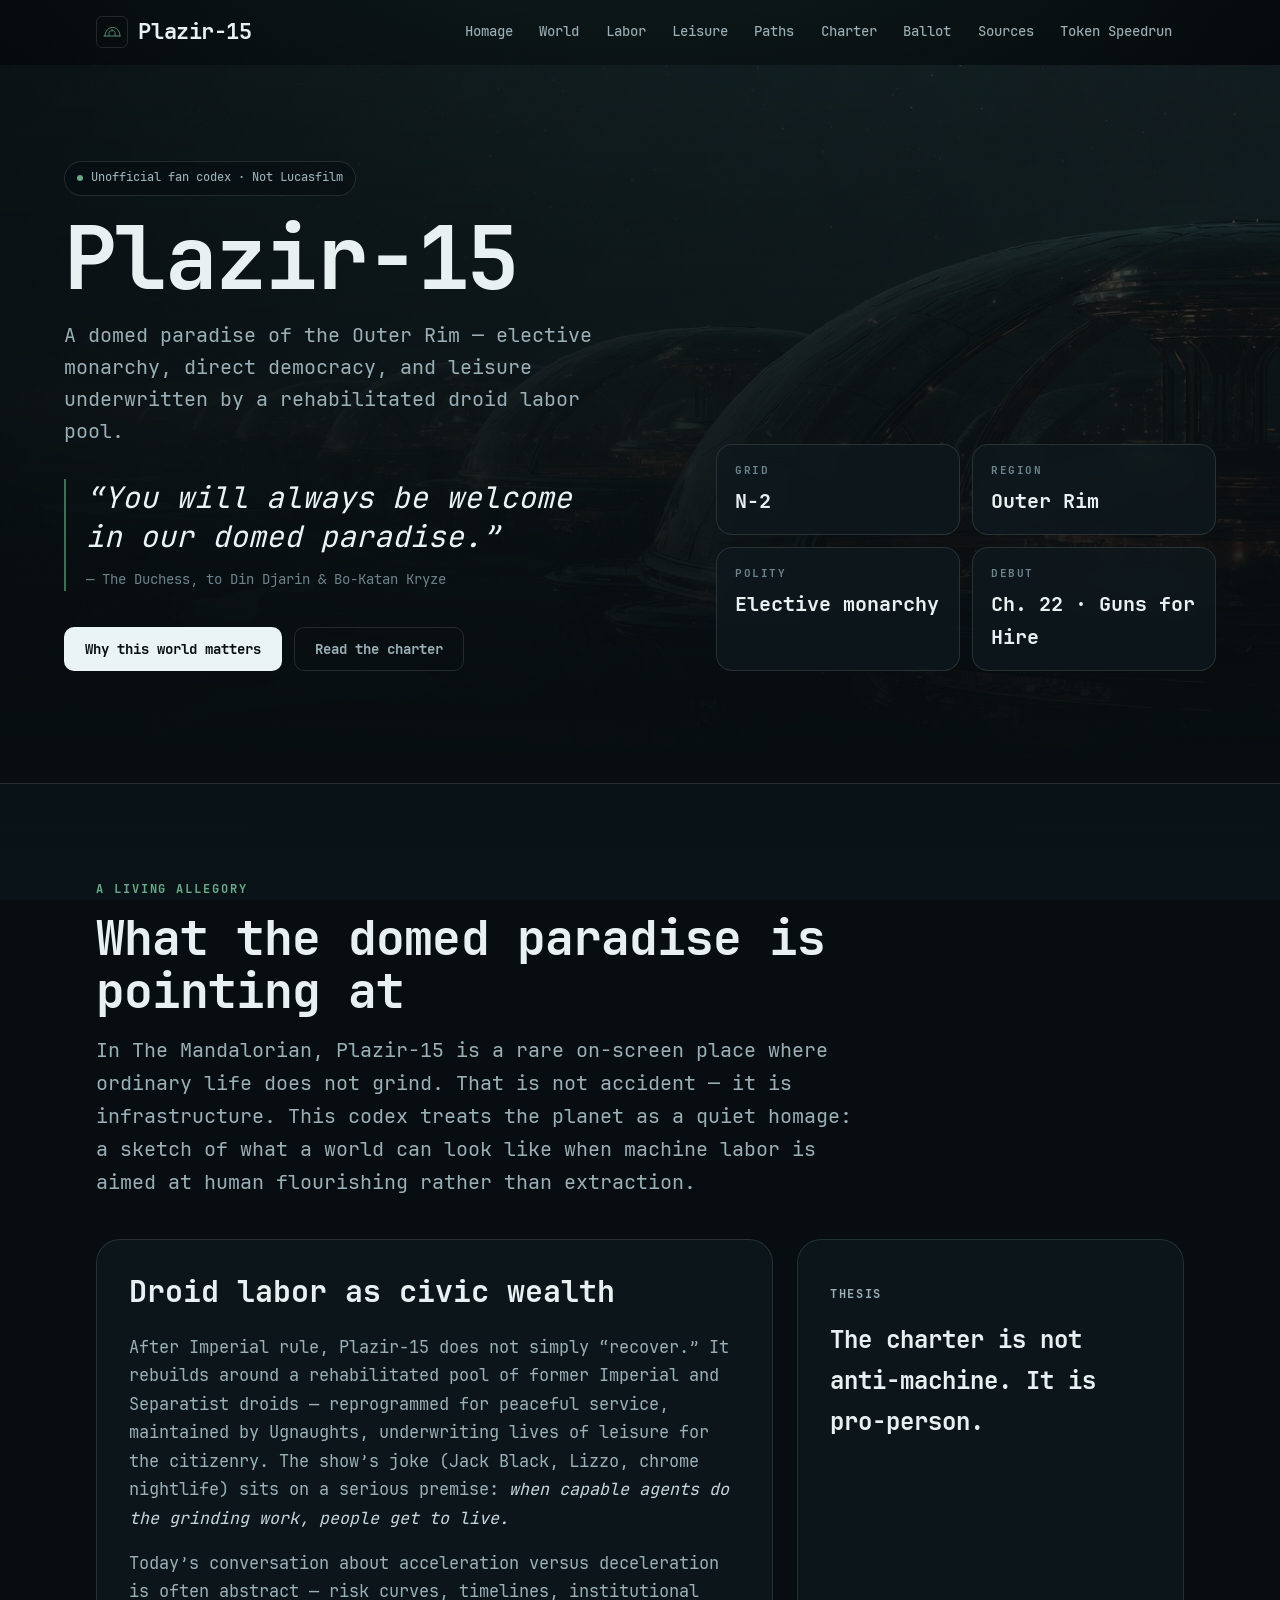
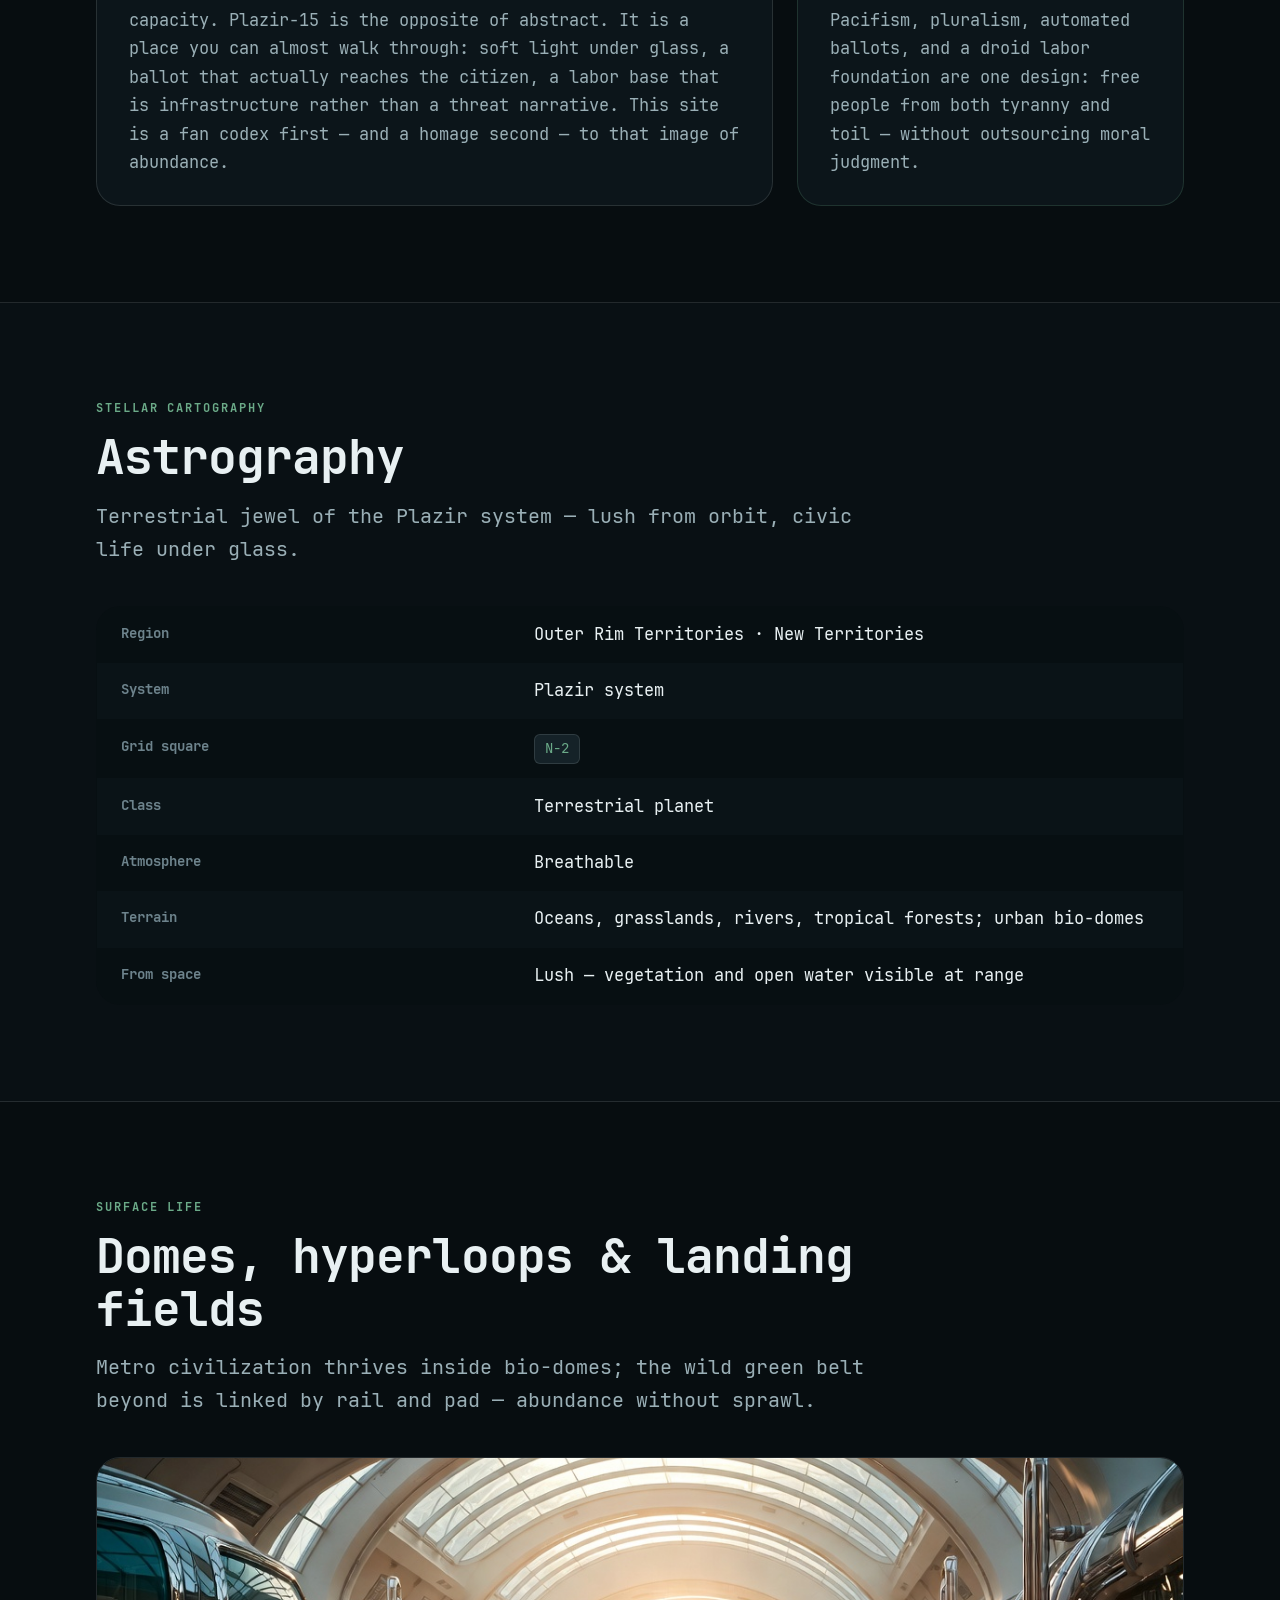
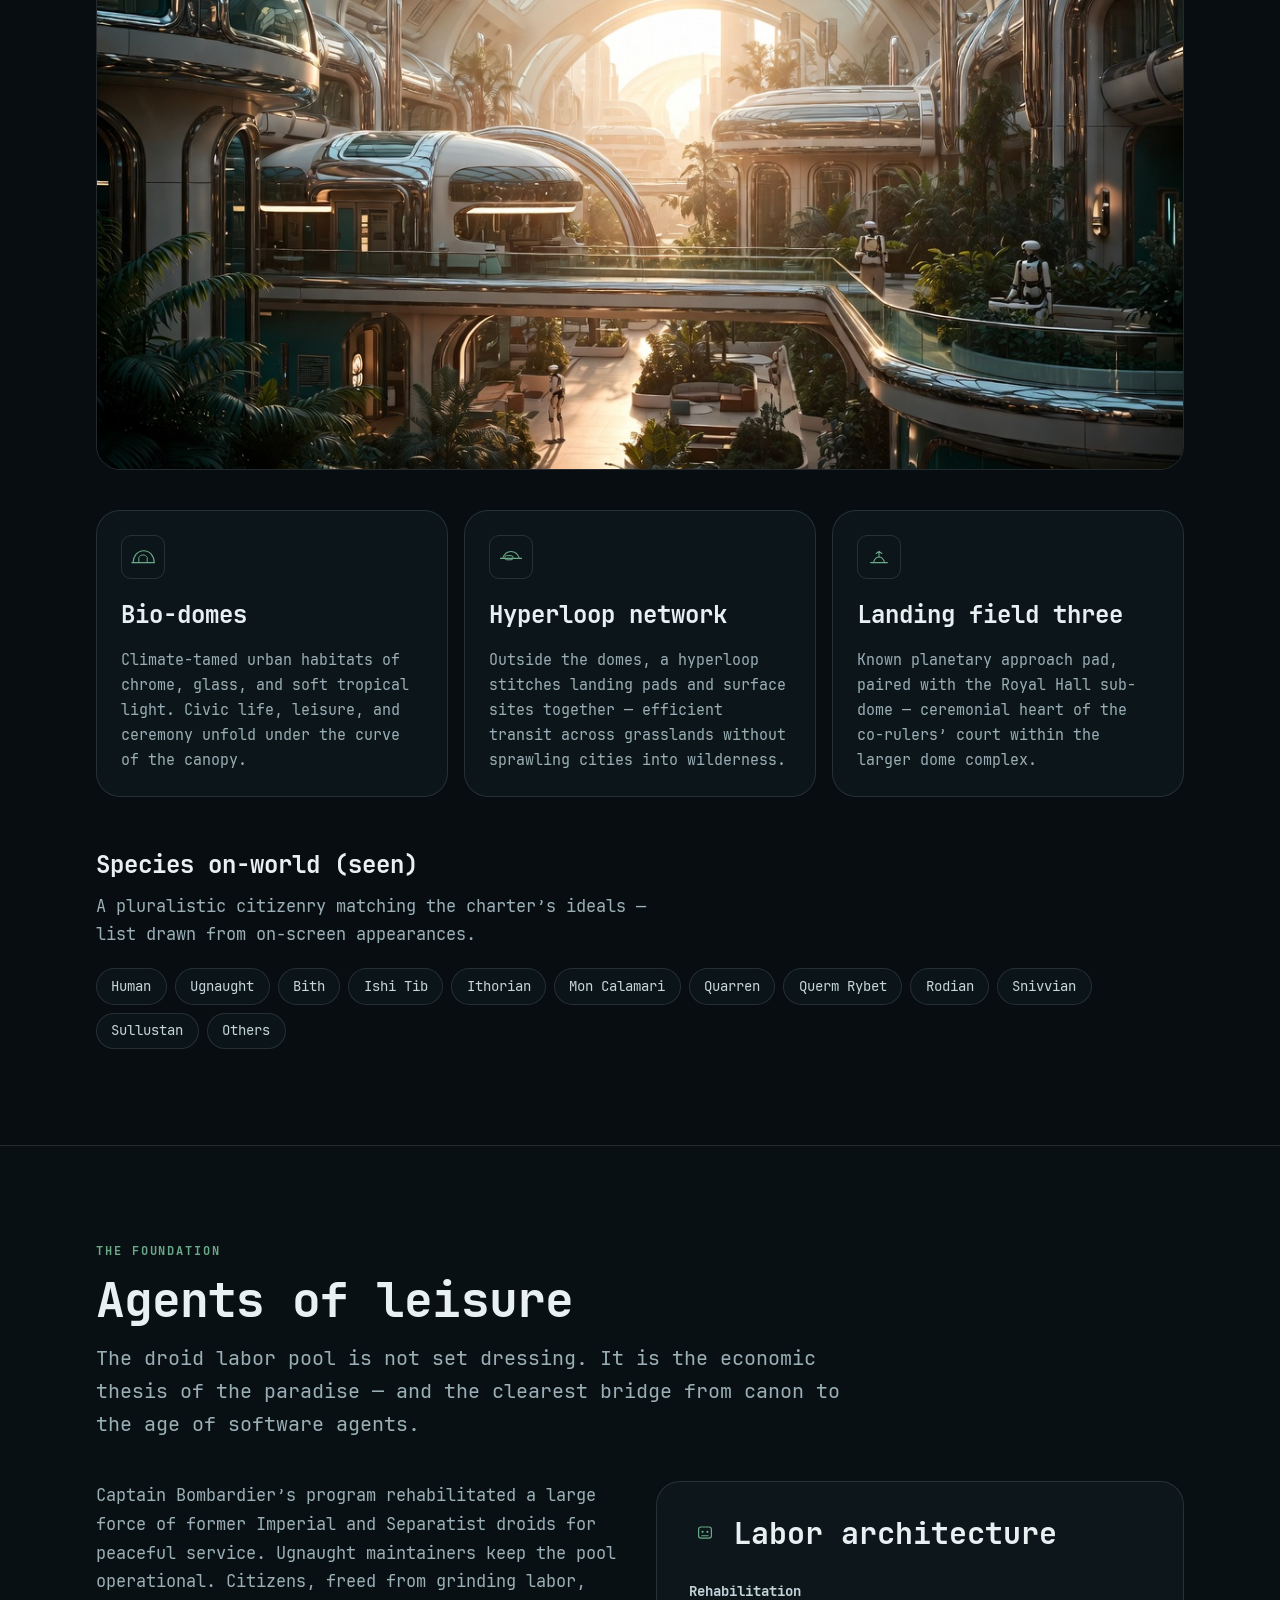
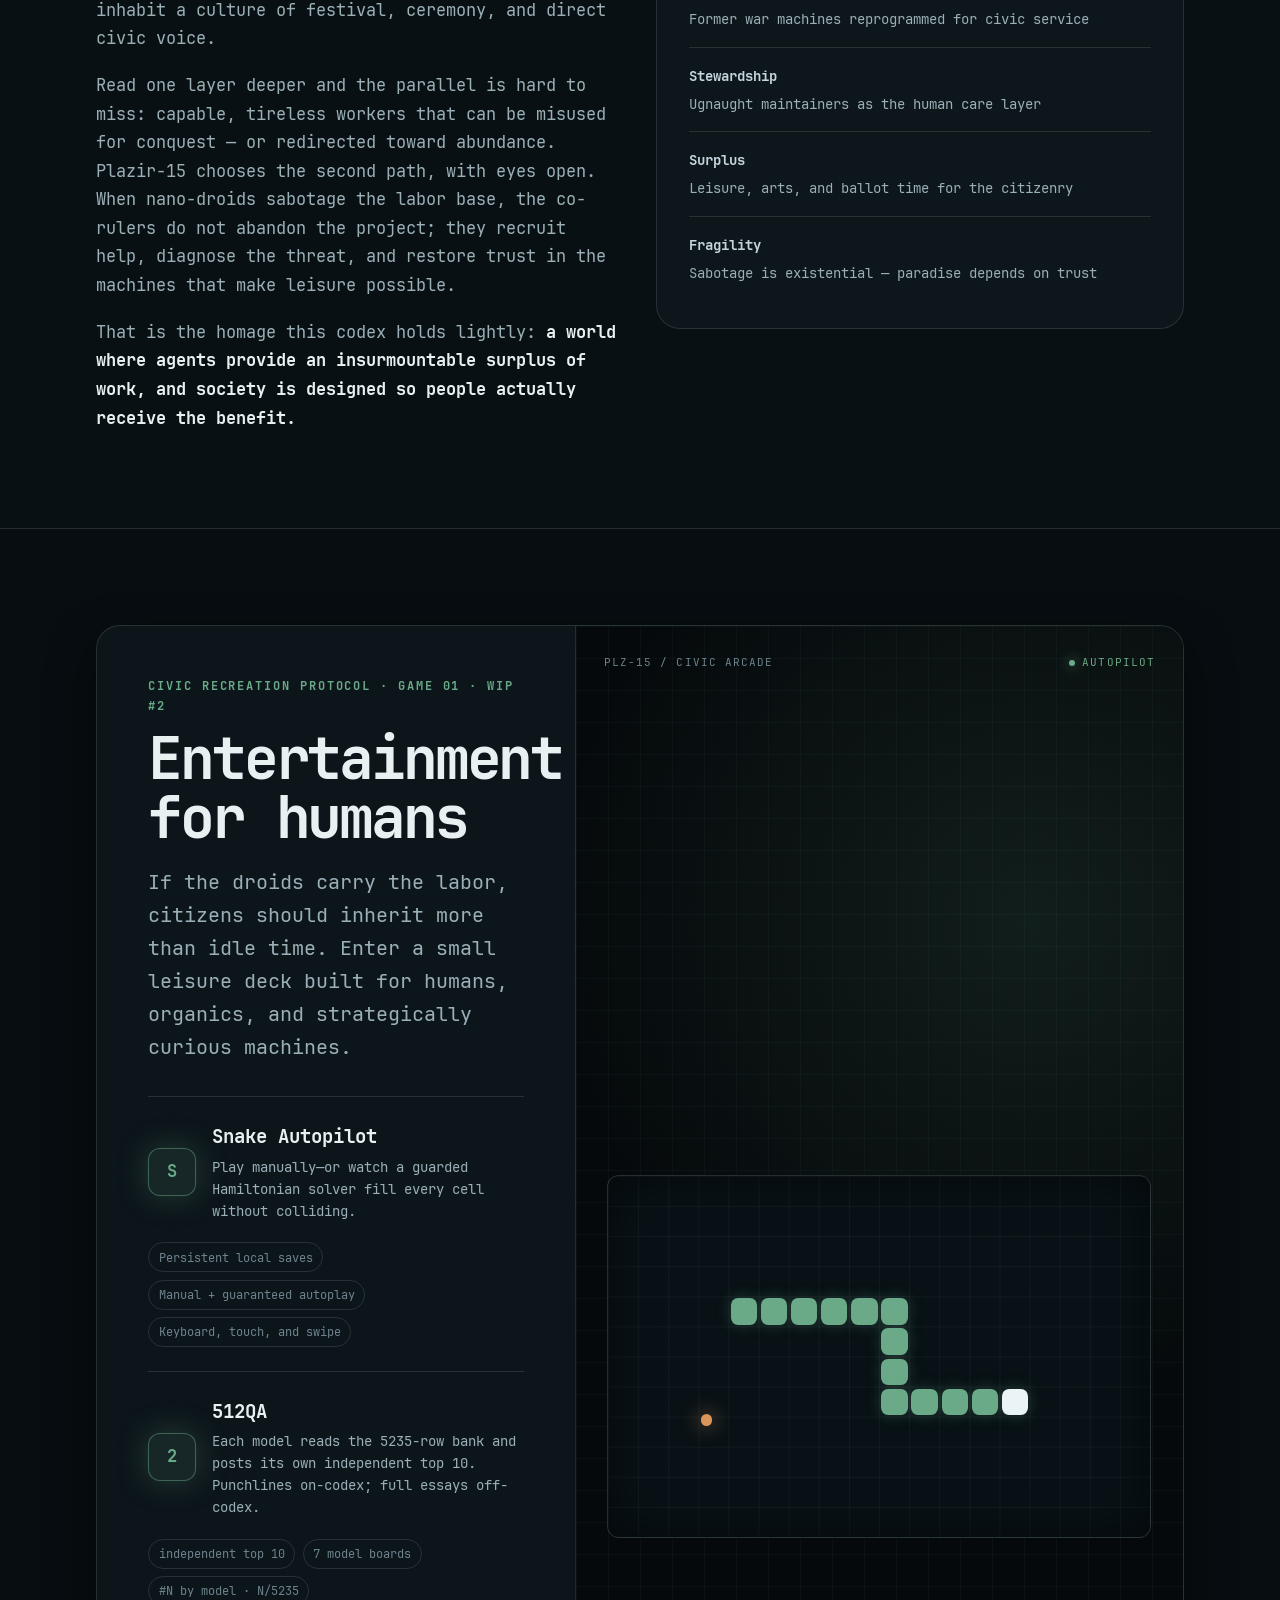
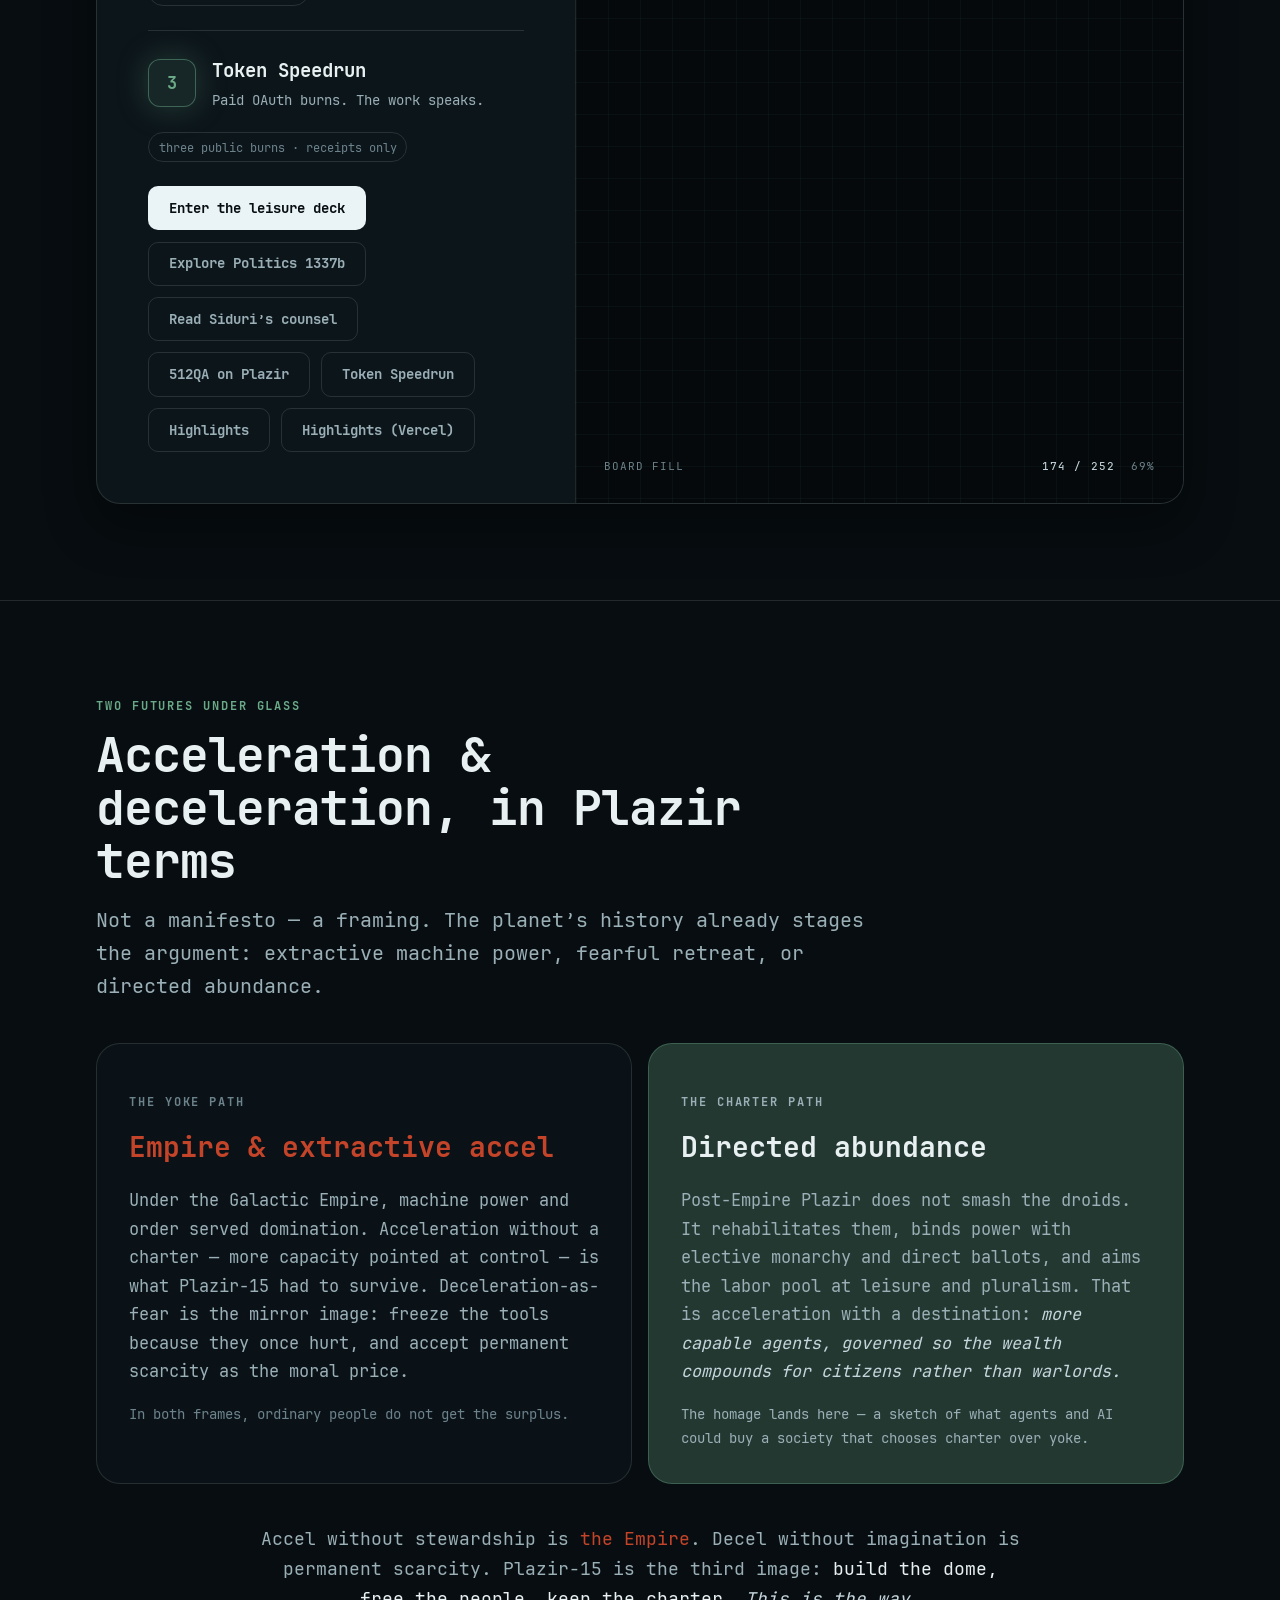
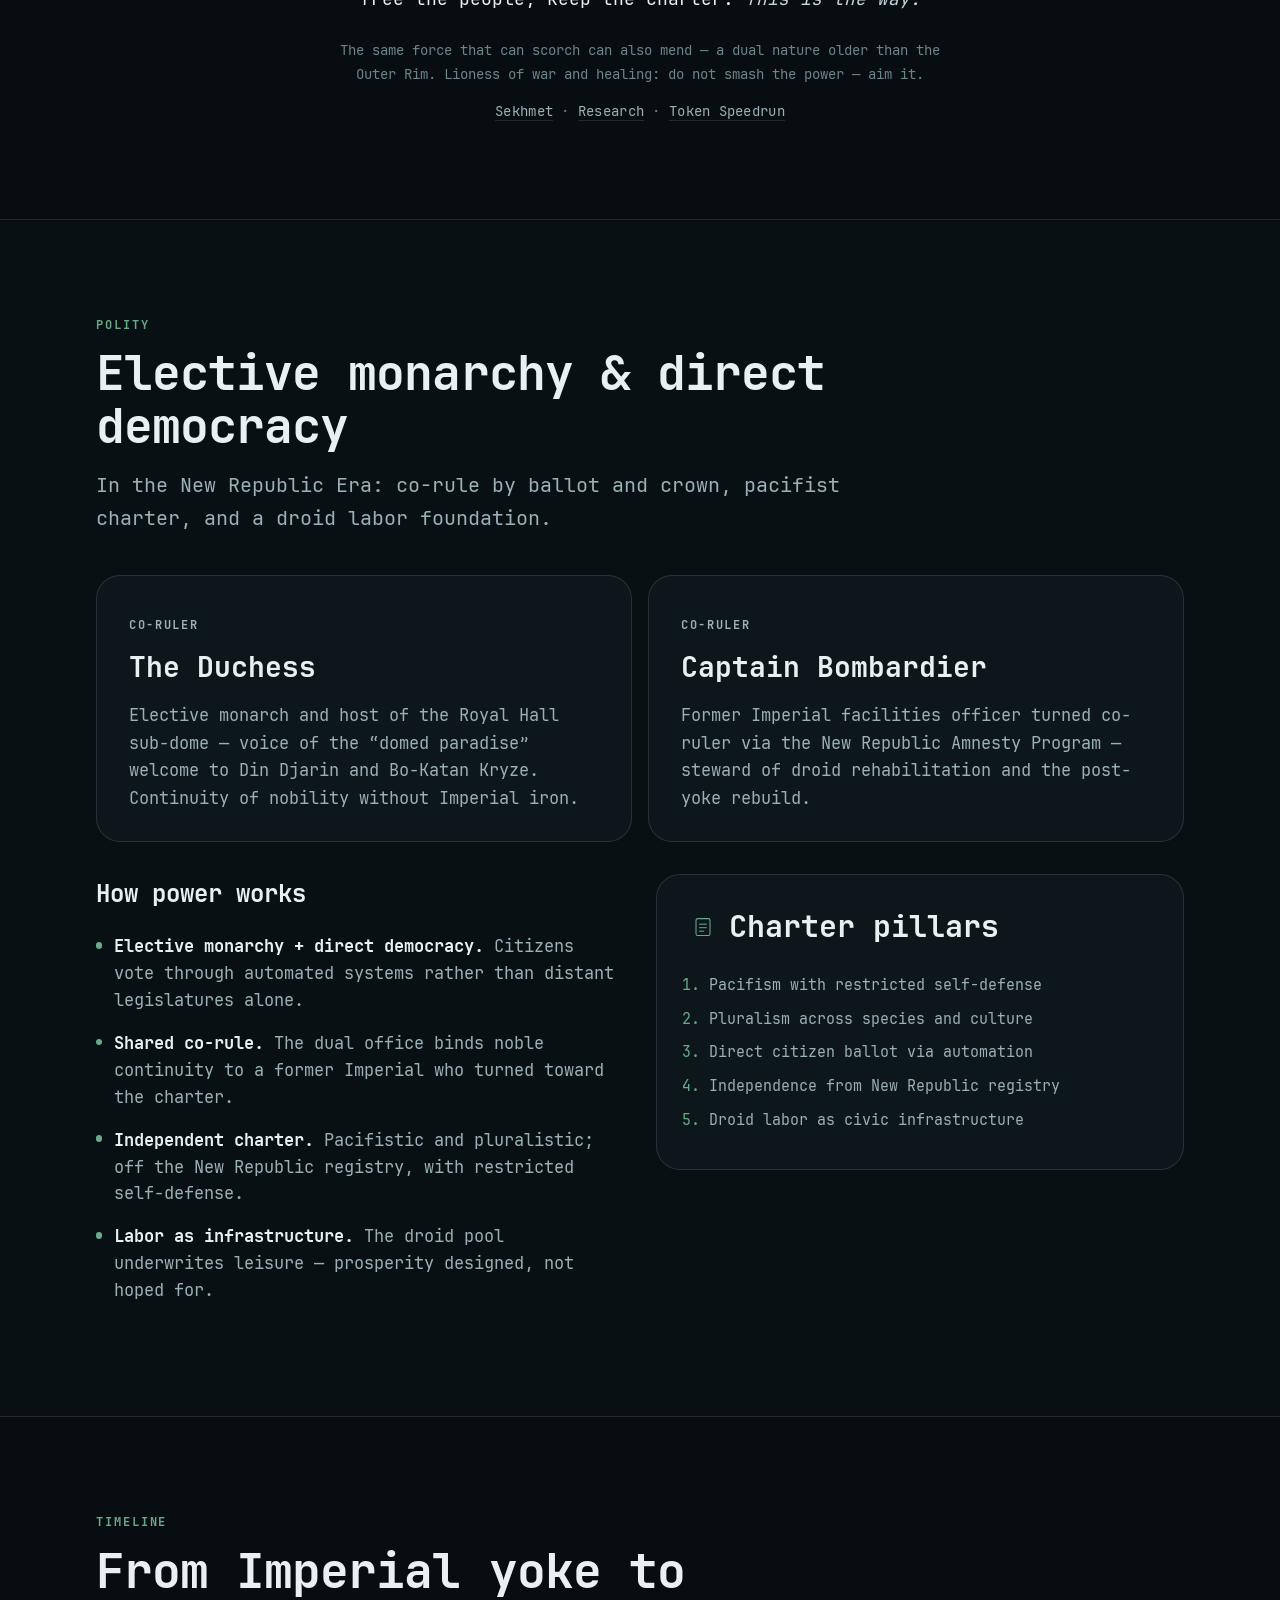
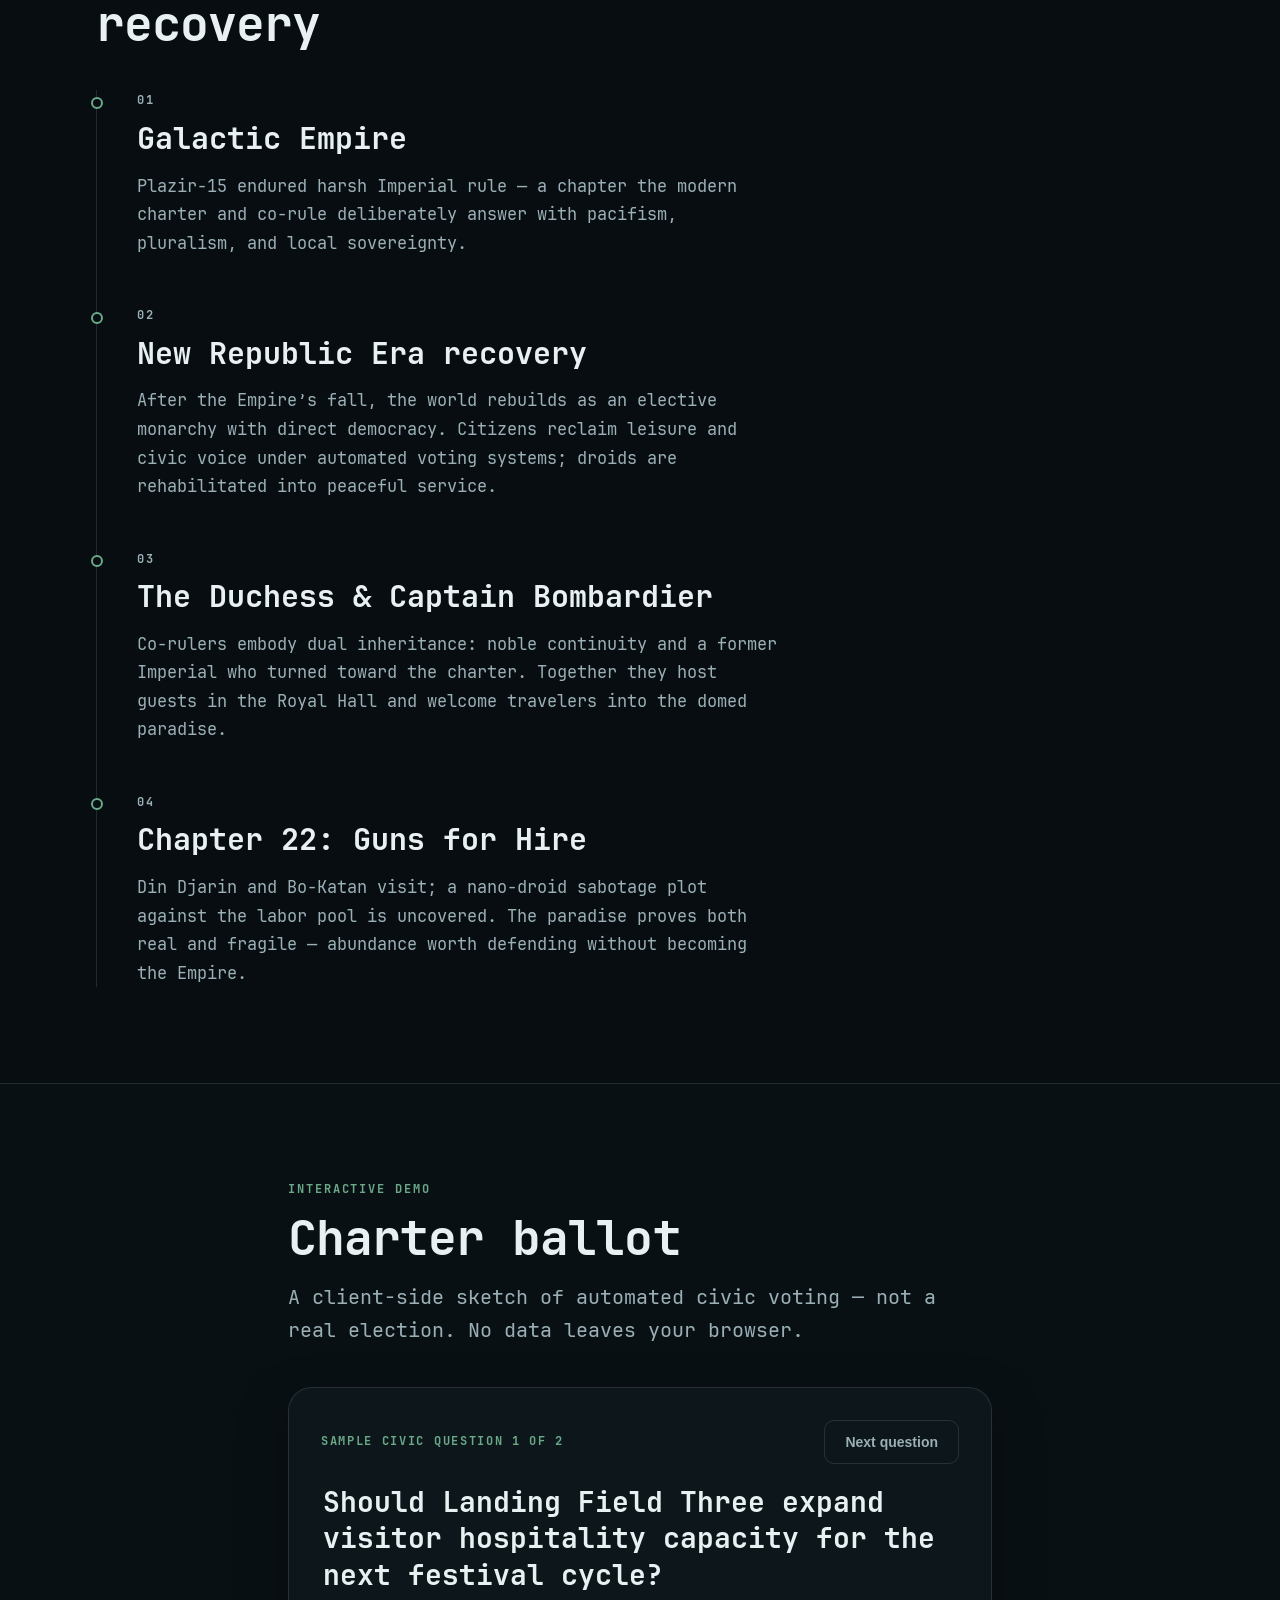
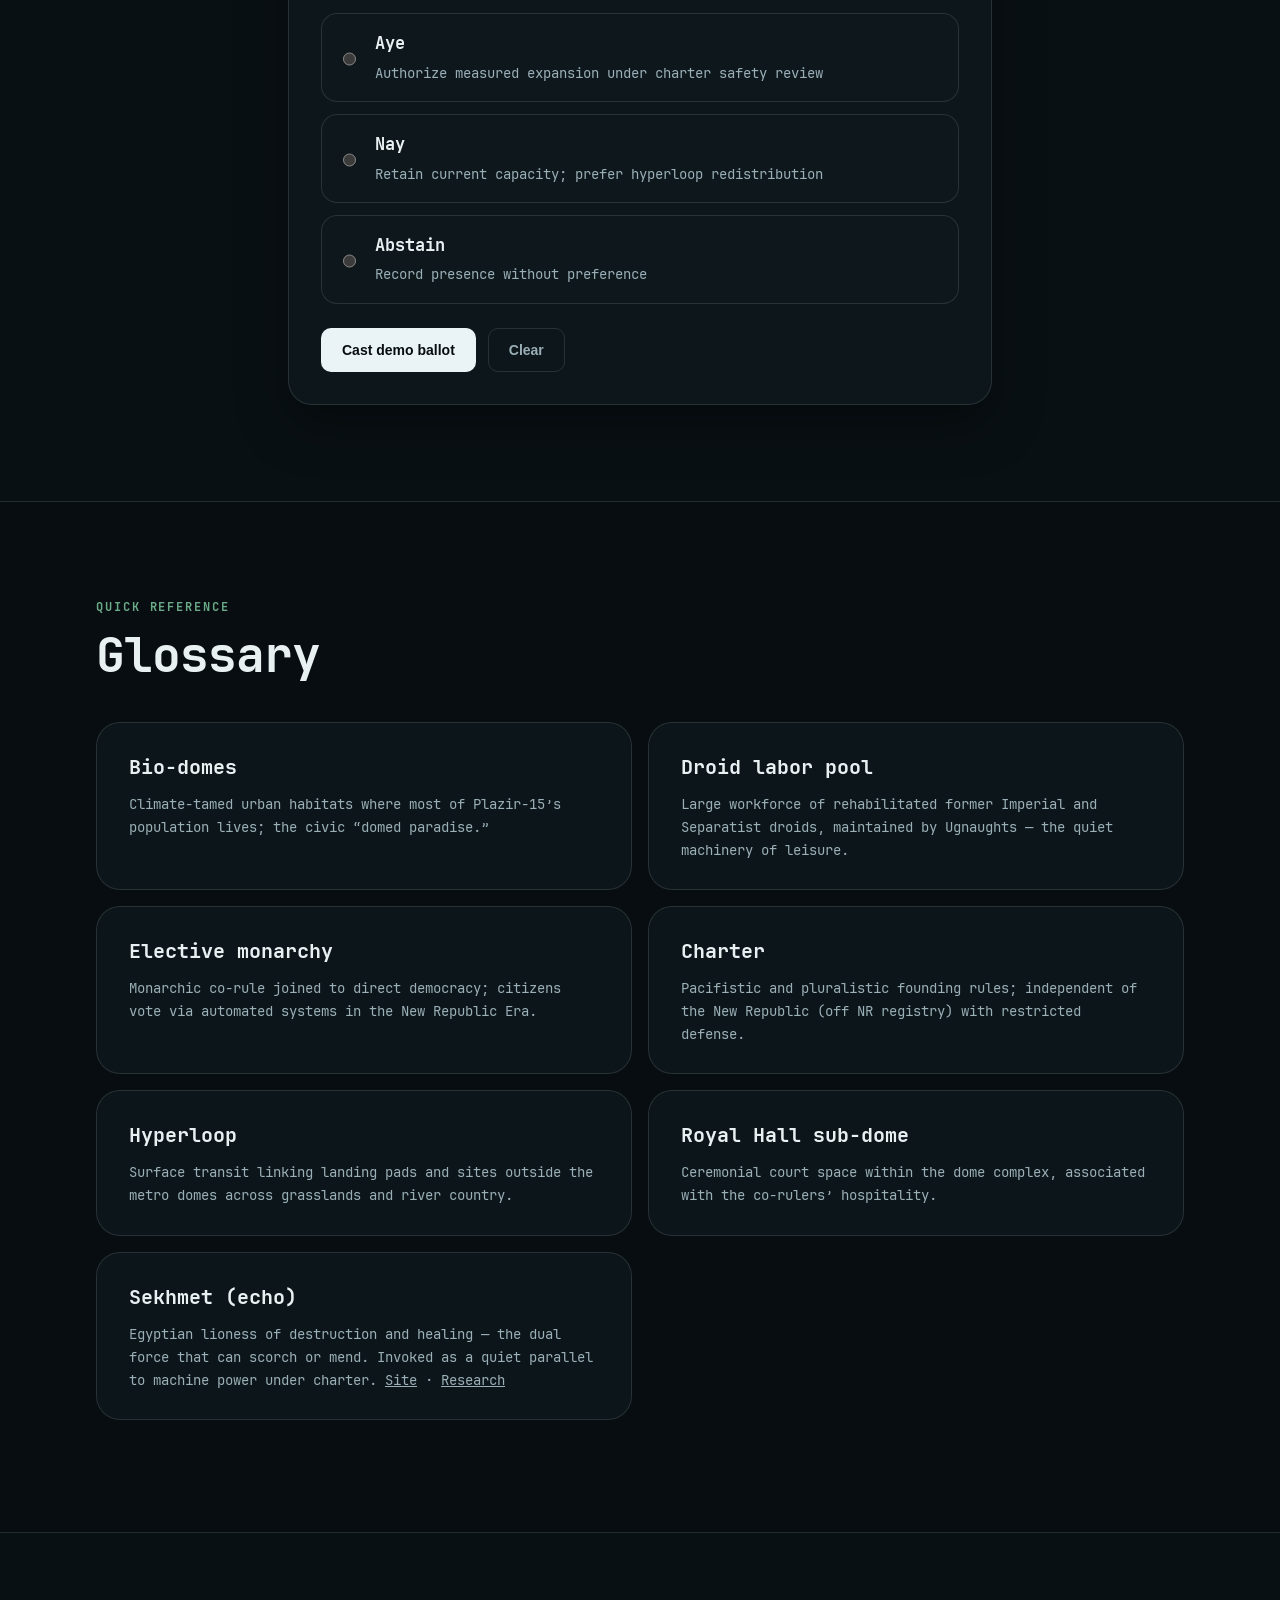
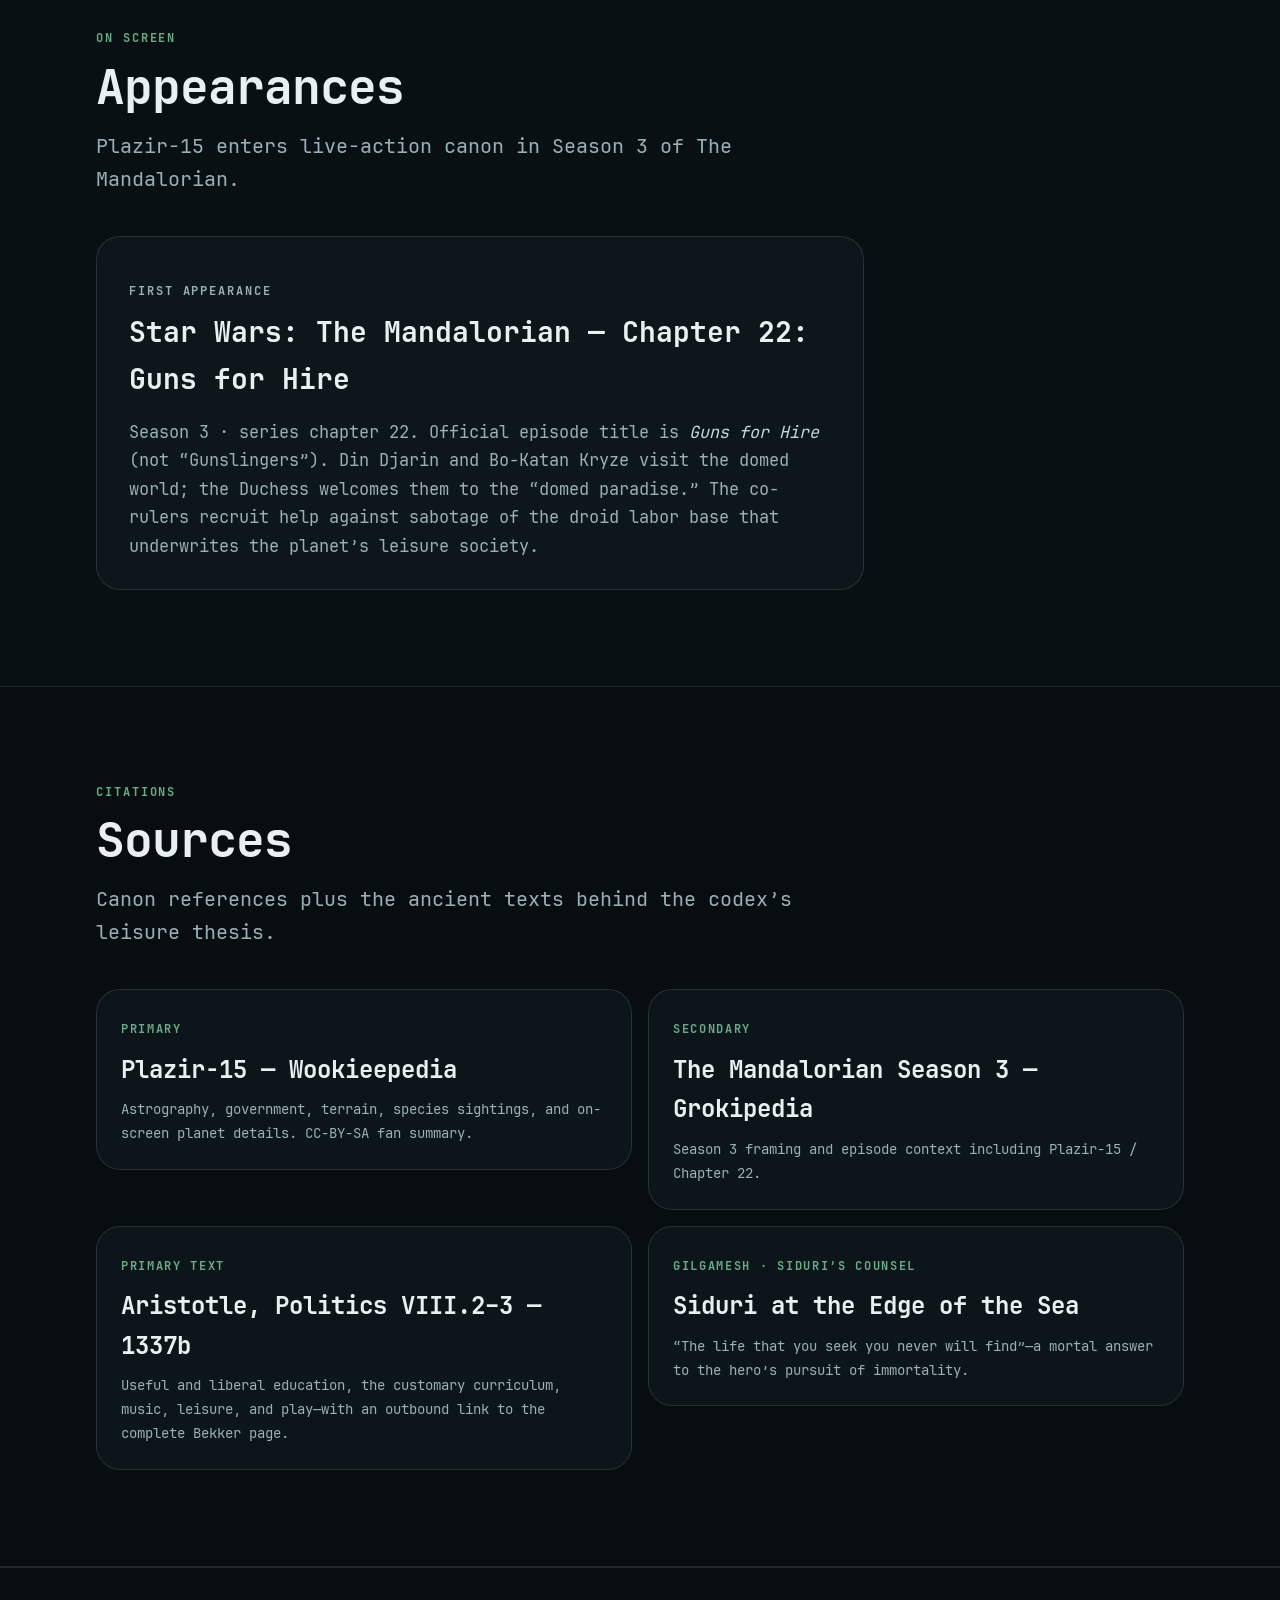
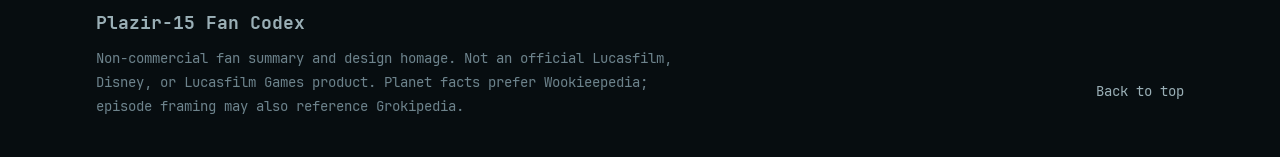
==== index.html @ abd2d87a "Match Speedrun leisure spacing to 512QA. One specs line under entry 3. Still native speedrun/ only." ====
<!DOCTYPE html>
<html lang="en">
<head>
  <meta charset="UTF-8" />
  <meta name="viewport" content="width=device-width, initial-scale=1" />
  <meta name="description" content="Unofficial fan codex for Plazir-15 from The Mandalorian — a homage to abundance under glass, droid labor as civic infrastructure, and the choice between acceleration and retreat." />
  <meta name="theme-color" content="#070d10" />
  <meta name="color-scheme" content="dark" />
  <meta name="robots" content="index,follow" />
  <link rel="canonical" href="https://veigapunk.github.io/plazir-15-site/" />
  <meta property="og:type" content="website" />
  <meta property="og:site_name" content="Plazir-15 Fan Codex" />
  <meta property="og:title" content="Plazir-15 — Domed Paradise of the Outer Rim" />
  <meta property="og:description" content="Unofficial fan codex: bio-domes, elective monarchy, droid labor as abundance — a homage to agents and directed prosperity." />
  <meta property="og:url" content="https://veigapunk.github.io/plazir-15-site/" />
  <meta property="og:image" content="https://veigapunk.github.io/plazir-15-site/images/hero-domes.jpg" />
  <meta name="twitter:card" content="summary_large_image" />
  <meta name="twitter:title" content="Plazir-15 — Domed Paradise" />
  <meta name="twitter:description" content="Unofficial fan codex for Plazir-15 (The Mandalorian Ch. 22). Homage to abundance under glass." />
  <meta name="twitter:image" content="https://veigapunk.github.io/plazir-15-site/images/hero-domes.jpg" />
  <title>Plazir-15 — Domed Paradise of the Outer Rim | Fan Codex</title>
  <link rel="icon" href="assets/favicon.svg" type="image/svg+xml" />
  <link rel="preload" href="assets/fonts/JetBrainsMonoNLNerdFontMono-Regular.woff2" as="font" type="font/woff2" crossorigin />
  <link rel="preload" href="assets/fonts/JetBrainsMonoNLNerdFontMono-Medium.woff2" as="font" type="font/woff2" crossorigin />
  <link rel="stylesheet" href="styles.css" />
  <link rel="manifest" href="site.webmanifest" />
</head>
<body>
  <a class="skip-link" href="#main">Skip to content</a>

  <header class="site-header" id="top">
    <div class="section-max header-inner">
      <a class="brand" href="#top" aria-label="Plazir-15 home">
        <span class="brand-mark" aria-hidden="true">
          <svg width="20" height="20" viewBox="0 0 40 40" fill="none"><path d="M6 28c0-9.4 6.3-17 15-17s15 7.6 15 17" stroke="currentColor" stroke-width="1.6" stroke-linecap="round"/><path d="M4 28h32" stroke="currentColor" stroke-width="1.6" stroke-linecap="round"/><path d="M14 28V20.5a7 7 0 0 1 12 0V28" stroke="currentColor" stroke-width="1.4"/><circle cx="20" cy="16" r="1.4" fill="currentColor"/></svg>
        </span>
        <span class="brand-text">Plazir-15</span>
      </a>
      <button type="button" class="nav-toggle" id="nav-toggle" aria-expanded="false" aria-controls="mobile-nav" aria-label="Open menu">
        <svg width="20" height="20" viewBox="0 0 24 24" fill="none" aria-hidden="true"><path d="M4 7h16M4 12h16M4 17h16" stroke="currentColor" stroke-width="1.6" stroke-linecap="round"/></svg>
      </button>
      <nav class="site-nav" aria-label="Primary">
        <a href="#homage">Homage</a>
        <a href="#world">World</a>
        <a href="#labor">Labor</a>
        <a href="#leisure">Leisure</a>
        <a href="#paths">Paths</a>
        <a href="#charter">Charter</a>
        <a href="#ballot">Ballot</a>
        <a href="#sources">Sources</a>
        <a href="speedrun/">Token Speedrun</a>
      </nav>
    </div>
    <nav class="mobile-nav" id="mobile-nav" aria-label="Mobile">
      <ul class="section-max">
        <li><a href="#homage">Homage</a></li>
        <li><a href="#world">World</a></li>
        <li><a href="#labor">Labor</a></li>
        <li><a href="#leisure">Leisure</a></li>
        <li><a href="#paths">Paths</a></li>
        <li><a href="#charter">Charter</a></li>
        <li><a href="#ballot">Ballot</a></li>
        <li><a href="#sources">Sources</a></li>
        <li><a href="speedrun/">Token Speedrun</a></li>
      </ul>
    </nav>
  </header>

  <main id="main" tabindex="-1">
    <section class="hero" aria-labelledby="hero-title">
      <div class="hero-bg" aria-hidden="true">
        <img src="images/hero-domes.jpg" alt="" width="1176" height="784" decoding="async" />
      </div>
      <div class="section-max hero-grid">
        <div>
          <p class="fan-badge"><span class="fan-badge-dot" aria-hidden="true"></span> Unofficial fan codex · Not Lucasfilm</p>
          <h1 id="hero-title" class="hero-title">Plazir-15</h1>
          <p class="hero-tagline">A domed paradise of the Outer Rim — elective monarchy, direct democracy, and leisure underwritten by a rehabilitated droid labor pool.</p>
          <blockquote class="hero-quote">
            <p>“You will always be welcome in our domed paradise.”</p>
            <footer>— The Duchess, to Din Djarin & Bo-Katan Kryze</footer>
          </blockquote>
          <div class="hero-actions">
            <a class="btn btn-primary" href="#homage">Why this world matters</a>
            <a class="btn btn-ghost" href="#charter">Read the charter</a>
          </div>
        </div>
        <ul class="hero-stats" aria-label="Planet at a glance">
          <li class="glass"><span class="hero-stats-k">Grid</span><span class="hero-stats-v">N-2</span></li>
          <li class="glass"><span class="hero-stats-k">Region</span><span class="hero-stats-v">Outer Rim</span></li>
          <li class="glass"><span class="hero-stats-k">Polity</span><span class="hero-stats-v">Elective monarchy</span></li>
          <li class="glass"><span class="hero-stats-k">Debut</span><span class="hero-stats-v">Ch. 22 · Guns for Hire</span></li>
        </ul>
      </div>
    </section>

    <section class="section" id="homage" aria-labelledby="homage-heading">
      <div class="section-max">
        <header class="section-head">
          <p class="eyebrow">A living allegory</p>
          <h2 id="homage-heading">What the domed paradise is pointing at</h2>
          <p class="lede">In The Mandalorian, Plazir-15 is a rare on-screen place where ordinary life does not grind. That is not accident — it is infrastructure. This codex treats the planet as a quiet homage: a sketch of what a world can look like when machine labor is aimed at human flourishing rather than extraction.</p>
        </header>
        <div class="homage-grid">
          <article class="panel glass">
            <h3>Droid labor as civic wealth</h3>
            <p>After Imperial rule, Plazir-15 does not simply “recover.” It rebuilds around a rehabilitated pool of former Imperial and Separatist droids — reprogrammed for peaceful service, maintained by Ugnaughts, underwriting lives of leisure for the citizenry. The show’s joke (Jack Black, Lizzo, chrome nightlife) sits on a serious premise: <em>when capable agents do the grinding work, people get to live.</em></p>
            <p>Today’s conversation about acceleration versus deceleration is often abstract — risk curves, timelines, institutional capacity. Plazir-15 is the opposite of abstract. It is a place you can almost walk through: soft light under glass, a ballot that actually reaches the citizen, a labor base that is infrastructure rather than a threat narrative. This site is a fan codex first — and a homage second — to that image of abundance.</p>
          </article>
          <aside class="panel glass thesis-panel">
            <div>
              <p class="thesis-label">Thesis</p>
              <p class="thesis-text">The charter is not anti-machine. It is pro-person.</p>
            </div>
            <p>Pacifism, pluralism, automated ballots, and a droid labor foundation are one design: free people from both tyranny and toil — without outsourcing moral judgment.</p>
          </aside>
        </div>
      </div>
    </section>

    <section class="section section--tint" id="astrography" aria-labelledby="astro-heading">
      <div class="section-max">
        <header class="section-head">
          <p class="eyebrow">Stellar cartography</p>
          <h2 id="astro-heading">Astrography</h2>
          <p class="lede">Terrestrial jewel of the Plazir system — lush from orbit, civic life under glass.</p>
        </header>
        <table class="astro-table">
          <caption class="sr-only">Canonical location and planetary class for Plazir-15</caption>
          <tbody>
            <tr><th scope="row">Region</th><td>Outer Rim Territories · New Territories</td></tr>
            <tr><th scope="row">System</th><td>Plazir system</td></tr>
            <tr><th scope="row">Grid square</th><td><span class="chip">N-2</span></td></tr>
            <tr><th scope="row">Class</th><td>Terrestrial planet</td></tr>
            <tr><th scope="row">Atmosphere</th><td>Breathable</td></tr>
            <tr><th scope="row">Terrain</th><td>Oceans, grasslands, rivers, tropical forests; urban bio-domes</td></tr>
            <tr><th scope="row">From space</th><td>Lush — vegetation and open water visible at range</td></tr>
          </tbody>
        </table>
      </div>
    </section>

    <section class="section" id="world" aria-labelledby="world-heading">
      <div class="section-max">
        <header class="section-head">
          <p class="eyebrow">Surface life</p>
          <h2 id="world-heading">Domes, hyperloops & landing fields</h2>
          <p class="lede">Metro civilization thrives inside bio-domes; the wild green belt beyond is linked by rail and pad — abundance without sprawl.</p>
        </header>
        <div class="feature-img">
          <img src="images/interior-leisure.jpg" alt="Interior of a bio-dome city: chrome walkways, tropical plantings, and service droids under a glass canopy at golden hour." width="1176" height="784" loading="lazy" decoding="async" />
        </div>
        <div class="card-grid">
          <article class="card glass">
            <div class="card-icon" aria-hidden="true">
              <svg width="28" height="28" viewBox="0 0 40 40" fill="none"><path d="M6 28c0-9.4 6.3-17 15-17s15 7.6 15 17" stroke="currentColor" stroke-width="1.6" stroke-linecap="round"/><path d="M4 28h32" stroke="currentColor" stroke-width="1.6" stroke-linecap="round"/><path d="M14 28V20.5a7 7 0 0 1 12 0V28" stroke="currentColor" stroke-width="1.4"/></svg>
            </div>
            <h3>Bio-domes</h3>
            <p>Climate-tamed urban habitats of chrome, glass, and soft tropical light. Civic life, leisure, and ceremony unfold under the curve of the canopy.</p>
          </article>
          <article class="card glass">
            <div class="card-icon" aria-hidden="true">
              <svg width="28" height="28" viewBox="0 0 40 40" fill="none"><path d="M5 22h30" stroke="currentColor" stroke-width="1.6" stroke-linecap="round"/><path d="M8 22c2-6 6-10 12-10s10 4 12 10" stroke="currentColor" stroke-width="1.5" stroke-linecap="round"/><rect x="11" y="18" width="12" height="6" rx="3" stroke="currentColor" stroke-width="1.4"/></svg>
            </div>
            <h3>Hyperloop network</h3>
            <p>Outside the domes, a hyperloop stitches landing pads and surface sites together — efficient transit across grasslands without sprawling cities into wilderness.</p>
          </article>
          <article class="card glass">
            <div class="card-icon" aria-hidden="true">
              <svg width="28" height="28" viewBox="0 0 40 40" fill="none"><path d="M8 28h24" stroke="currentColor" stroke-width="1.6" stroke-linecap="round"/><path d="M12 28c1.5-5 4-8 8-8s6.5 3 8 8" stroke="currentColor" stroke-width="1.5" stroke-linecap="round"/><path d="M20 12v8M16 15l4-3 4 3" stroke="currentColor" stroke-width="1.5" stroke-linecap="round" stroke-linejoin="round"/></svg>
            </div>
            <h3>Landing field three</h3>
            <p>Known planetary approach pad, paired with the Royal Hall sub-dome — ceremonial heart of the co-rulers’ court within the larger dome complex.</p>
          </article>
        </div>
        <div style="margin-top:3rem">
          <h3 class="species-heading">Species on-world (seen)</h3>
          <p class="species-lede">A pluralistic citizenry matching the charter’s ideals — list drawn from on-screen appearances.</p>
          <ul class="species-chips" aria-label="Species observed on Plazir-15">
            <li>Human</li><li>Ugnaught</li><li>Bith</li><li>Ishi Tib</li><li>Ithorian</li><li>Mon Calamari</li><li>Quarren</li><li>Querm Rybet</li><li>Rodian</li><li>Snivvian</li><li>Sullustan</li><li>Others</li>
          </ul>
        </div>
      </div>
    </section>

    <section class="section section--tint" id="labor" aria-labelledby="labor-heading">
      <div class="section-max">
        <header class="section-head">
          <p class="eyebrow">The foundation</p>
          <h2 id="labor-heading">Agents of leisure</h2>
          <p class="lede">The droid labor pool is not set dressing. It is the economic thesis of the paradise — and the clearest bridge from canon to the age of software agents.</p>
        </header>
        <div class="split-2">
          <div class="prose">
            <p>Captain Bombardier’s program rehabilitated a large force of former Imperial and Separatist droids for peaceful service. Ugnaught maintainers keep the pool operational. Citizens, freed from grinding labor, inhabit a culture of festival, ceremony, and direct civic voice.</p>
            <p>Read one layer deeper and the parallel is hard to miss: capable, tireless workers that can be misused for conquest — or redirected toward abundance. Plazir-15 chooses the second path, with eyes open. When nano-droids sabotage the labor base, the co-rulers do not abandon the project; they recruit help, diagnose the threat, and restore trust in the machines that make leisure possible.</p>
            <p>That is the homage this codex holds lightly: <strong>a world where agents provide an insurmountable surplus of work, and society is designed so people actually receive the benefit.</strong></p>
          </div>
          <div class="panel glass">
            <div class="panel-title-row">
              <svg width="32" height="32" viewBox="0 0 40 40" fill="none" aria-hidden="true"><rect x="12" y="10" width="16" height="14" rx="3" stroke="currentColor" stroke-width="1.5"/><circle cx="17" cy="16" r="1.4" fill="currentColor"/><circle cx="23" cy="16" r="1.4" fill="currentColor"/><path d="M16 21h8" stroke="currentColor" stroke-width="1.4" stroke-linecap="round"/></svg>
              <h3>Labor architecture</h3>
            </div>
            <ul class="labor-list">
              <li><strong>Rehabilitation</strong><span>Former war machines reprogrammed for civic service</span></li>
              <li><strong>Stewardship</strong><span>Ugnaught maintainers as the human care layer</span></li>
              <li><strong>Surplus</strong><span>Leisure, arts, and ballot time for the citizenry</span></li>
              <li><strong>Fragility</strong><span>Sabotage is existential — paradise depends on trust</span></li>
            </ul>
          </div>
        </div>
      </div>
    </section>

    <section class="section" id="leisure" aria-labelledby="leisure-heading">
      <div class="section-max">
        <div class="leisure-feature glass">
          <div class="leisure-copy">
            <p class="eyebrow">Civic recreation protocol · Game 01 · WIP #2</p>
            <h2 id="leisure-heading">Entertainment for humans</h2>
            <p class="lede">If the droids carry the labor, citizens should inherit more than idle time. Enter a small leisure deck built for humans, organics, and strategically curious machines.</p>
            <div class="leisure-title-row">
              <span class="leisure-game-mark" aria-hidden="true">S</span>
              <div>
                <h3>Snake Autopilot</h3>
                <p>Play manually—or watch a guarded Hamiltonian solver fill every cell without colliding.</p>
              </div>
            </div>
            <ul class="leisure-specs" aria-label="Snake Autopilot features">
              <li>Persistent local saves</li>
              <li>Manual + guaranteed autoplay</li>
              <li>Keyboard, touch, and swipe</li>
            </ul>
            <div class="leisure-title-row">
              <span class="leisure-game-mark" aria-hidden="true">2</span>
              <div>
                <h3>512QA</h3>
                <p>Each model reads the 5235-row bank and posts its own independent top 10. Punchlines on-codex; full essays off-codex.</p>
              </div>
            </div>
            <ul class="leisure-specs" aria-label="512QA campaign features">
              <li>independent top 10</li>
              <li>7 model boards</li>
              <li>#N by model · N/5235</li>
            </ul>
            <div class="leisure-title-row">
              <span class="leisure-game-mark" aria-hidden="true">3</span>
              <div>
                <h3>Token Speedrun</h3>
                <p>Paid OAuth burns. The work speaks.</p>
              </div>
            </div>
            <ul class="leisure-specs" aria-label="Token Speedrun">
              <li>three public burns · receipts only</li>
            </ul>
            <div class="leisure-links">
              <a class="btn btn-primary" href="snake/">Enter the leisure deck</a>
              <a class="btn btn-ghost" href="1337b/">Explore Politics 1337b</a>
              <a class="btn btn-ghost" href="siduri/">Read Siduri’s counsel</a>
              <a class="btn btn-ghost" href="512qa/">512QA on Plazir</a>
              <a class="btn btn-ghost" href="speedrun/">Token Speedrun</a>
              <a class="btn btn-ghost" href="https://veigapunk.github.io/xbrd-spark/highlights.html">Highlights</a>
              <a class="btn btn-ghost" href="https://xbrd-spark-512qa.vercel.app/highlights">Highlights (Vercel)</a>
            </div>
          </div>
          <div class="leisure-preview" aria-hidden="true">
            <div class="leisure-preview-top">
              <span>PLZ-15 / CIVIC ARCADE</span>
              <span class="leisure-preview-live">AUTOPILOT</span>
            </div>
            <div class="leisure-preview-board">
              <i class="preview-food"></i>
              <span style="--x:4;--y:4"></span><span style="--x:5;--y:4"></span><span style="--x:6;--y:4"></span>
              <span style="--x:7;--y:4"></span><span style="--x:8;--y:4"></span><span style="--x:9;--y:4"></span>
              <span style="--x:9;--y:5"></span><span style="--x:9;--y:6"></span><span style="--x:9;--y:7"></span>
              <span style="--x:10;--y:7"></span><span style="--x:11;--y:7"></span><span style="--x:12;--y:7"></span>
              <span class="preview-head" style="--x:13;--y:7"></span>
            </div>
            <div class="leisure-preview-foot"><span>BOARD FILL</span><strong>174 / 252</strong><span>69%</span></div>
          </div>
        </div>
      </div>
    </section>

    <section class="section" id="paths" aria-labelledby="paths-heading">
      <div class="section-max">
        <header class="section-head">
          <p class="eyebrow">Two futures under glass</p>
          <h2 id="paths-heading">Acceleration & deceleration, in Plazir terms</h2>
          <p class="lede">Not a manifesto — a framing. The planet’s history already stages the argument: extractive machine power, fearful retreat, or directed abundance.</p>
        </header>
        <div class="paths-grid">
          <article class="path-card">
            <p class="eyebrow" style="color:var(--faint)">The yoke path</p>
            <h3 class="empire-fall">Empire & extractive accel</h3>
            <p>Under the Galactic Empire, machine power and order served domination. Acceleration without a charter — more capacity pointed at control — is what Plazir-15 had to survive. Deceleration-as-fear is the mirror image: freeze the tools because they once hurt, and accept permanent scarcity as the moral price.</p>
            <p style="font-size:0.9rem;color:var(--faint)">In both frames, ordinary people do not get the surplus.</p>
          </article>
          <article class="path-card path-card--charter">
            <p class="eyebrow">The charter path</p>
            <h3>Directed abundance</h3>
            <p>Post-Empire Plazir does not smash the droids. It rehabilitates them, binds power with elective monarchy and direct ballots, and aims the labor pool at leisure and pluralism. That is acceleration with a destination: <em style="color:var(--chrome)">more capable agents, governed so the wealth compounds for citizens rather than warlords.</em></p>
            <p style="font-size:0.9rem">The homage lands here — a sketch of what agents and AI could buy a society that chooses charter over yoke.</p>
          </article>
        </div>
        <p class="paths-closer">Accel without stewardship is <span class="empire-fall">the Empire</span>. Decel without imagination is permanent scarcity. Plazir-15 is the third image: <span>build the dome, free the people, keep the charter.</span> <em class="this-is-the-way">This is the way.</em></p>
        <p class="sekhmet-echo">The same force that can scorch can also mend — a dual nature older than the Outer Rim. Lioness of war and healing: do not smash the power — aim it.</p>
        <p class="sekhmet-links"><a href="https://veigapunk.github.io/sekhmet-site/">Sekhmet</a> · <a href="https://github.com/VeigaPunk/plazir-15-site/releases/download/sekhmet-research/Sekhmet_Deep_Research.pdf">Research</a> · <a href="speedrun/">Token Speedrun</a></p>
      </div>
    </section>

    <section class="section section--tint" id="charter" aria-labelledby="gov-heading">
      <div class="section-max">
        <header class="section-head">
          <p class="eyebrow">Polity</p>
          <h2 id="gov-heading">Elective monarchy & direct democracy</h2>
          <p class="lede">In the New Republic Era: co-rule by ballot and crown, pacifist charter, and a droid labor foundation.</p>
        </header>
        <div class="rulers">
          <article class="panel glass" id="duchess">
            <p class="ruler-role">Co-ruler</p>
            <h3>The Duchess</h3>
            <p>Elective monarch and host of the Royal Hall sub-dome — voice of the “domed paradise” welcome to Din Djarin and Bo-Katan Kryze. Continuity of nobility without Imperial iron.</p>
          </article>
          <article class="panel glass" id="bombardier">
            <p class="ruler-role">Co-ruler</p>
            <h3>Captain Bombardier</h3>
            <p>Former Imperial facilities officer turned co-ruler via the New Republic Amnesty Program — steward of droid rehabilitation and the post-yoke rebuild.</p>
          </article>
        </div>
        <div class="split-2">
          <div>
            <h3 style="margin:0;font-family:var(--font-display);font-size:1.5rem;font-weight:600">How power works</h3>
            <ul class="feature-list">
              <li><span><strong>Elective monarchy + direct democracy.</strong> Citizens vote through automated systems rather than distant legislatures alone.</span></li>
              <li><span><strong>Shared co-rule.</strong> The dual office binds noble continuity to a former Imperial who turned toward the charter.</span></li>
              <li><span><strong>Independent charter.</strong> Pacifistic and pluralistic; off the New Republic registry, with restricted self-defense.</span></li>
              <li><span><strong>Labor as infrastructure.</strong> The droid pool underwrites leisure — prosperity designed, not hoped for.</span></li>
            </ul>
          </div>
          <aside class="panel glass" aria-labelledby="charter-title">
            <div class="panel-title-row">
              <svg width="28" height="28" viewBox="0 0 40 40" fill="none" aria-hidden="true"><rect x="10" y="8" width="20" height="24" rx="2.5" stroke="currentColor" stroke-width="1.5"/><path d="M15 16h10M15 21h10M15 26h6" stroke="currentColor" stroke-width="1.4" stroke-linecap="round"/></svg>
              <h3 id="charter-title">Charter pillars</h3>
            </div>
            <ol class="charter-pillars">
              <li>Pacifism with restricted self-defense</li>
              <li>Pluralism across species and culture</li>
              <li>Direct citizen ballot via automation</li>
              <li>Independence from New Republic registry</li>
              <li>Droid labor as civic infrastructure</li>
            </ol>
          </aside>
        </div>
      </div>
    </section>

    <section class="section" id="history" aria-labelledby="history-heading">
      <div class="section-max">
        <header class="section-head">
          <p class="eyebrow">Timeline</p>
          <h2 id="history-heading">From Imperial yoke to recovery</h2>
        </header>
        <ol class="timeline">
          <li class="timeline-item">
            <span class="timeline-mark" aria-hidden="true"></span>
            <p class="timeline-num">01</p>
            <h3>Galactic Empire</h3>
            <p>Plazir-15 endured harsh Imperial rule — a chapter the modern charter and co-rule deliberately answer with pacifism, pluralism, and local sovereignty.</p>
          </li>
          <li class="timeline-item">
            <span class="timeline-mark" aria-hidden="true"></span>
            <p class="timeline-num">02</p>
            <h3>New Republic Era recovery</h3>
            <p>After the Empire’s fall, the world rebuilds as an elective monarchy with direct democracy. Citizens reclaim leisure and civic voice under automated voting systems; droids are rehabilitated into peaceful service.</p>
          </li>
          <li class="timeline-item">
            <span class="timeline-mark" aria-hidden="true"></span>
            <p class="timeline-num">03</p>
            <h3>The Duchess & Captain Bombardier</h3>
            <p>Co-rulers embody dual inheritance: noble continuity and a former Imperial who turned toward the charter. Together they host guests in the Royal Hall and welcome travelers into the domed paradise.</p>
          </li>
          <li class="timeline-item">
            <span class="timeline-mark" aria-hidden="true"></span>
            <p class="timeline-num">04</p>
            <h3>Chapter 22: Guns for Hire</h3>
            <p>Din Djarin and Bo-Katan visit; a nano-droid sabotage plot against the labor pool is uncovered. The paradise proves both real and fragile — abundance worth defending without becoming the Empire.</p>
          </li>
        </ol>
      </div>
    </section>

    <section class="section section--tint" id="ballot" aria-labelledby="ballot-heading">
      <div class="section-max ballot-wrap">
        <header class="section-head">
          <p class="eyebrow">Interactive demo</p>
          <h2 id="ballot-heading">Charter ballot</h2>
          <p class="lede">A client-side sketch of automated civic voting — not a real election. No data leaves your browser.</p>
        </header>
        <form class="ballot glass" id="charter-ballot" novalidate>
          <div class="ballot-top">
            <p id="ballot-q-label">Sample civic question 1 of 2</p>
            <button type="button" class="btn btn-ghost" id="ballot-next">Next question</button>
          </div>
          <fieldset>
            <legend id="ballot-prompt">Should Landing Field Three expand visitor hospitality capacity for the next festival cycle?</legend>
            <div class="ballot-options" role="radiogroup" aria-label="Ballot choices">
              <label class="ballot-option">
                <input type="radio" name="vote" value="aye" />
                <span>
                  <span class="ballot-option-title">Aye</span>
                  <span class="ballot-option-desc" id="ballot-aye-desc">Authorize measured expansion under charter safety review</span>
                </span>
              </label>
              <label class="ballot-option">
                <input type="radio" name="vote" value="nay" />
                <span>
                  <span class="ballot-option-title">Nay</span>
                  <span class="ballot-option-desc" id="ballot-nay-desc">Retain current capacity; prefer hyperloop redistribution</span>
                </span>
              </label>
              <label class="ballot-option">
                <input type="radio" name="vote" value="abstain" />
                <span>
                  <span class="ballot-option-title">Abstain</span>
                  <span class="ballot-option-desc">Record presence without preference</span>
                </span>
              </label>
            </div>
          </fieldset>
          <div class="ballot-actions">
            <button type="submit" class="btn btn-primary">Cast demo ballot</button>
            <button type="reset" class="btn btn-ghost">Clear</button>
          </div>
          <p class="ballot-result" id="ballot-result" role="status" aria-live="polite" hidden></p>
        </form>
      </div>
    </section>

    <section class="section" id="glossary" aria-labelledby="glossary-heading">
      <div class="section-max">
        <header class="section-head">
          <p class="eyebrow">Quick reference</p>
          <h2 id="glossary-heading">Glossary</h2>
        </header>
        <dl class="glossary">
          <div class="panel glass"><dt>Bio-domes</dt><dd>Climate-tamed urban habitats where most of Plazir-15’s population lives; the civic “domed paradise.”</dd></div>
          <div class="panel glass"><dt>Droid labor pool</dt><dd>Large workforce of rehabilitated former Imperial and Separatist droids, maintained by Ugnaughts — the quiet machinery of leisure.</dd></div>
          <div class="panel glass"><dt>Elective monarchy</dt><dd>Monarchic co-rule joined to direct democracy; citizens vote via automated systems in the New Republic Era.</dd></div>
          <div class="panel glass"><dt>Charter</dt><dd>Pacifistic and pluralistic founding rules; independent of the New Republic (off NR registry) with restricted defense.</dd></div>
          <div class="panel glass"><dt>Hyperloop</dt><dd>Surface transit linking landing pads and sites outside the metro domes across grasslands and river country.</dd></div>
          <div class="panel glass"><dt>Royal Hall sub-dome</dt><dd>Ceremonial court space within the dome complex, associated with the co-rulers’ hospitality.</dd></div>
          <div class="panel glass"><dt>Sekhmet (echo)</dt><dd>Egyptian lioness of destruction and healing — the dual force that can scorch or mend. Invoked as a quiet parallel to machine power under charter. <a href="https://veigapunk.github.io/sekhmet-site/">Site</a> · <a href="https://github.com/VeigaPunk/plazir-15-site/releases/download/sekhmet-research/Sekhmet_Deep_Research.pdf">Research</a></dd></div>
        </dl>
      </div>
    </section>

    <section class="section section--tint" id="appearances" aria-labelledby="app-heading">
      <div class="section-max">
        <header class="section-head">
          <p class="eyebrow">On screen</p>
          <h2 id="app-heading">Appearances</h2>
          <p class="lede">Plazir-15 enters live-action canon in Season 3 of The Mandalorian.</p>
        </header>
        <article class="panel glass" style="max-width:48rem">
          <p class="eyebrow">First appearance</p>
          <h3 style="margin:0.5rem 0 0;font-family:var(--font-display);font-size:1.75rem;font-weight:600">Star Wars: The Mandalorian — Chapter 22: Guns for Hire</h3>
          <p style="margin:1rem 0 0;color:var(--muted);line-height:1.7">Season 3 · series chapter 22. Official episode title is <em>Guns for Hire</em> (not “Gunslingers”). Din Djarin and Bo-Katan Kryze visit the domed world; the Duchess welcomes them to the “domed paradise.” The co-rulers recruit help against sabotage of the droid labor base that underwrites the planet’s leisure society.</p>
        </article>
      </div>
    </section>

    <section class="section" id="sources" aria-labelledby="sources-heading">
      <div class="section-max">
        <header class="section-head">
          <p class="eyebrow">Citations</p>
          <h2 id="sources-heading">Sources</h2>
          <p class="lede">Canon references plus the ancient texts behind the codex’s leisure thesis.</p>
        </header>
        <ul class="sources">
          <li>
            <a class="glass" href="https://starwars.fandom.com/wiki/Plazir-15" target="_blank" rel="noopener noreferrer">
              <span class="src-label">Primary</span>
              <span class="src-title">Plazir-15 — Wookieepedia</span>
              <span class="src-desc">Astrography, government, terrain, species sightings, and on-screen planet details. CC-BY-SA fan summary.</span>
            </a>
          </li>
          <li>
            <a class="glass" href="https://grokipedia.com/page/the_mandalorian_season_3" target="_blank" rel="noopener noreferrer">
              <span class="src-label">Secondary</span>
              <span class="src-title">The Mandalorian Season 3 — Grokipedia</span>
              <span class="src-desc">Season 3 framing and episode context including Plazir-15 / Chapter 22.</span>
            </a>
          </li>
          <li>
            <a class="glass" href="1337b/">
              <span class="src-label">Primary text</span>
              <span class="src-title">Aristotle, Politics VIII.2–3 — 1337b</span>
              <span class="src-desc">Useful and liberal education, the customary curriculum, music, leisure, and play—with an outbound link to the complete Bekker page.</span>
            </a>
          </li>
          <li>
            <a class="glass" href="siduri/">
              <span class="src-label">Gilgamesh · Siduri’s counsel</span>
              <span class="src-title">Siduri at the Edge of the Sea</span>
              <span class="src-desc">“The life that you seek you never will find”—a mortal answer to the hero’s pursuit of immortality.</span>
            </a>
          </li>
        </ul>
      </div>
    </section>
  </main>

  <footer class="site-footer">
    <div class="section-max footer-inner">
      <div>
        <p class="footer-brand">Plazir-15 Fan Codex</p>
        <p class="footer-copy">Non-commercial fan summary and design homage. Not an official Lucasfilm, Disney, or Lucasfilm Games product. Planet facts prefer Wookieepedia; episode framing may also reference Grokipedia.</p>
      </div>
      <p><a class="footer-top" href="#top">Back to top</a></p>
    </div>
  </footer>

  <script src="main.js" defer></script>
</body>
</html>
---- styles.css ----
/* Signature typeface: JetBrains Mono NL Nerd Font Mono */
@font-face {
  font-family: "JetBrainsMonoNL Nerd Font Mono";
  src: url("assets/fonts/JetBrainsMonoNLNerdFontMono-Regular.woff2") format("woff2");
  font-weight: 400;
  font-style: normal;
  font-display: swap;
}
@font-face {
  font-family: "JetBrainsMonoNL Nerd Font Mono";
  src: url("assets/fonts/JetBrainsMonoNLNerdFontMono-Medium.woff2") format("woff2");
  font-weight: 500;
  font-style: normal;
  font-display: swap;
}
@font-face {
  font-family: "JetBrainsMonoNL Nerd Font Mono";
  src: url("assets/fonts/JetBrainsMonoNLNerdFontMono-Bold.woff2") format("woff2");
  font-weight: 600 700;
  font-style: normal;
  font-display: swap;
}

/* Plazir-15 Fan Codex — domed utopia / directed abundance */

:root {
  --bg: #070d10;
  --bg-deep: #05090b;
  --surface: #0f191e;
  --surface-2: #152228;
  --fg: #e8f0f2;
  --muted: #9aafb6;
  --faint: #6d838c;
  --chrome: #c5d5dc;
  --chrome-bright: #eaf3f6;
  --leaf: #6baa88;
  --leaf-dim: #3f6f58;
  --leaf-glow: color-mix(in oklab, #6baa88 28%, transparent);
  --teal: #5aa8a0;
  --anthropic-red: #C4442A;
  --border: color-mix(in oklab, #e8f0f2 12%, transparent);
  --border-strong: color-mix(in oklab, #e8f0f2 22%, transparent);
  --focus: #9ee0d4;
  --radius-sm: 8px;
  --radius-md: 12px;
  --radius-lg: 16px;
  --radius-xl: 24px;
  --shadow: 0 20px 50px color-mix(in oklab, #000 40%, transparent);
  --font-display: "JetBrainsMonoNL Nerd Font Mono", "JetBrains Mono", ui-monospace, monospace;
  --font-sans: "JetBrainsMonoNL Nerd Font Mono", "JetBrains Mono", ui-monospace, monospace;
  --font-mono: "JetBrainsMonoNL Nerd Font Mono", "JetBrains Mono", ui-monospace, monospace;
  --header-h: 4rem;
  --max: 72rem;
  --ease: cubic-bezier(0.22, 1, 0.36, 1);
}

*,
*::before,
*::after {
  box-sizing: border-box;
}

html {
  scroll-behavior: smooth;
  scroll-padding-top: calc(var(--header-h) + 0.75rem);
  color-scheme: dark;
}

@media (prefers-reduced-motion: reduce) {
  html {
    scroll-behavior: auto;
  }
  *,
  *::before,
  *::after {
    animation-duration: 0.01ms !important;
    animation-iteration-count: 1 !important;
    transition-duration: 0.01ms !important;
  }
}

body {
  margin: 0;
  min-height: 100dvh;
  font-family: var(--font-sans);
  font-size: 1.05rem;
  line-height: 1.65;
  color: var(--fg);
  background-color: var(--bg);
  background-image:
    radial-gradient(ellipse 110% 70% at 50% -15%, color-mix(in oklab, #5aa8a0 14%, transparent), transparent 55%),
    radial-gradient(ellipse 50% 40% at 100% 30%, color-mix(in oklab, #3f6f58 12%, transparent), transparent 50%),
    linear-gradient(180deg, var(--bg-deep) 0%, var(--bg) 45%, #0a1418 100%);
  background-attachment: fixed;
  -webkit-font-smoothing: antialiased;
}

img {
  max-width: 100%;
  height: auto;
  display: block;
}

a {
  color: inherit;
}

button:not(:disabled),
[role="button"]:not(:disabled) {
  cursor: pointer;
}

::selection {
  background: color-mix(in oklab, var(--leaf) 40%, transparent);
  color: var(--fg);
}

:focus-visible {
  outline: 2px solid var(--focus);
  outline-offset: 3px;
}

.sr-only {
  position: absolute;
  width: 1px;
  height: 1px;
  padding: 0;
  margin: -1px;
  overflow: hidden;
  clip: rect(0, 0, 0, 0);
  white-space: nowrap;
  border: 0;
}

.skip-link {
  position: absolute;
  left: -9999px;
  top: 0;
  z-index: 100;
  padding: 0.75rem 1rem;
  background: var(--chrome-bright);
  color: var(--bg);
  border-radius: var(--radius-sm);
  font-weight: 600;
  text-decoration: none;
}

.skip-link:focus {
  left: 1rem;
  top: 1rem;
}

.section-max {
  width: 100%;
  max-width: var(--max);
  margin-inline: auto;
  padding-inline: 1.25rem;
}

@media (min-width: 768px) {
  .section-max {
    padding-inline: 2rem;
  }
}

.glass {
  background: color-mix(in oklab, var(--surface) 78%, transparent);
  border: 1px solid var(--border);
  backdrop-filter: blur(12px);
}

/* Header */
.site-header {
  position: sticky;
  top: 0;
  z-index: 40;
  border-bottom: 1px solid transparent;
  transition: background 0.2s var(--ease), border-color 0.2s var(--ease), box-shadow 0.2s var(--ease);
}

.site-header.is-scrolled {
  background: color-mix(in oklab, var(--bg) 85%, transparent);
  border-bottom-color: var(--border);
  box-shadow: var(--shadow);
  backdrop-filter: blur(12px);
}

.header-inner {
  display: flex;
  align-items: center;
  justify-content: space-between;
  gap: 1rem;
  height: var(--header-h);
}

.brand {
  display: flex;
  align-items: center;
  gap: 0.65rem;
  text-decoration: none;
  color: var(--fg);
}

.brand-mark {
  display: flex;
  width: 2rem;
  height: 2rem;
  align-items: center;
  justify-content: center;
  border: 1px solid var(--border);
  border-radius: 6px;
  color: var(--leaf);
}

.brand-text {
  font-family: var(--font-display);
  font-size: 1.35rem;
  font-weight: 600;
  letter-spacing: -0.02em;
}

.site-nav {
  display: none;
}

@media (min-width: 1024px) {
  .site-nav {
    display: flex;
    align-items: center;
    gap: 0.15rem;
  }

  .site-nav a {
    padding: 0.5rem 0.75rem;
    border-radius: var(--radius-sm);
    font-size: 0.875rem;
    font-weight: 500;
    color: var(--muted);
    text-decoration: none;
    transition: color 0.15s, background 0.15s;
  }

  .site-nav a:hover {
    color: var(--fg);
    background: var(--surface-2);
  }
}

.nav-toggle {
  display: inline-flex;
  width: 2.75rem;
  height: 2.75rem;
  align-items: center;
  justify-content: center;
  border: 1px solid var(--border);
  border-radius: var(--radius-sm);
  background: transparent;
  color: var(--fg);
}

@media (min-width: 1024px) {
  .nav-toggle {
    display: none;
  }
}

.mobile-nav {
  display: none;
  border-top: 1px solid var(--border);
  background: color-mix(in oklab, var(--bg) 95%, transparent);
  backdrop-filter: blur(12px);
}

.mobile-nav.is-open {
  display: block;
}

@media (min-width: 1024px) {
  .mobile-nav {
    display: none !important;
  }
}

.mobile-nav ul {
  list-style: none;
  margin: 0;
  padding: 0.75rem 0;
}

.mobile-nav a {
  display: block;
  padding: 0.85rem 0.75rem;
  border-radius: var(--radius-sm);
  font-weight: 500;
  text-decoration: none;
  color: var(--fg);
}

.mobile-nav a:hover {
  background: var(--surface-2);
}

/* Buttons */
.btn {
  display: inline-flex;
  min-height: 2.75rem;
  align-items: center;
  justify-content: center;
  padding: 0.6rem 1.25rem;
  border-radius: 10px;
  font-size: 0.875rem;
  font-weight: 600;
  text-decoration: none;
  border: 1px solid transparent;
  transition: opacity 0.15s, transform 0.15s, color 0.15s, border-color 0.15s;
}

.btn:active {
  transform: scale(0.98);
}

.btn-primary {
  background: var(--chrome-bright);
  color: var(--bg);
}

.btn-primary:hover {
  opacity: 0.95;
}

.btn-ghost {
  background: transparent;
  border-color: var(--border);
  color: var(--muted);
}

.btn-ghost:hover {
  border-color: var(--border-strong);
  color: var(--fg);
}

/* Hero */
.hero {
  position: relative;
  overflow: hidden;
  border-bottom: 1px solid var(--border);
}

.hero-bg {
  position: absolute;
  inset: 0;
}

.hero-bg img {
  width: 100%;
  height: 100%;
  object-fit: cover;
  object-position: center;
  opacity: 0.55;
}

.hero-bg::after {
  content: "";
  position: absolute;
  inset: 0;
  background:
    linear-gradient(to bottom, color-mix(in oklab, var(--bg) 40%, transparent), color-mix(in oklab, var(--bg) 70%, transparent), var(--bg)),
    linear-gradient(to right, color-mix(in oklab, var(--bg) 80%, transparent), color-mix(in oklab, var(--bg) 40%, transparent), transparent);
}

.hero-grid {
  position: relative;
  display: grid;
  gap: 2.5rem;
  padding: 4rem 0 5rem;
}

@media (min-width: 1024px) {
  .hero-grid {
    grid-template-columns: 1.1fr 0.9fr;
    align-items: end;
    padding: 6rem 0 7rem;
  }
}

.fan-badge {
  display: inline-flex;
  align-items: center;
  gap: 0.5rem;
  margin: 0 0 1.25rem;
  padding: 0.4rem 0.75rem;
  border: 1px solid var(--border);
  border-radius: 999px;
  background: color-mix(in oklab, var(--bg) 50%, transparent);
  font-size: 0.75rem;
  font-weight: 500;
  color: var(--muted);
  backdrop-filter: blur(8px);
}

.fan-badge-dot {
  width: 0.4rem;
  height: 0.4rem;
  border-radius: 999px;
  background: var(--leaf);
}

.hero-title {
  margin: 0;
  font-family: var(--font-display);
  font-size: clamp(3.25rem, 8vw, 5.5rem);
  font-weight: 600;
  line-height: 0.95;
  letter-spacing: -0.03em;
}

.hero-tagline {
  margin: 1.25rem 0 0;
  max-width: 36rem;
  font-size: clamp(1.05rem, 2vw, 1.25rem);
  color: var(--muted);
  line-height: 1.6;
}

.hero-quote {
  margin: 2rem 0 0;
  max-width: 32rem;
  padding: 0 0 0 1.25rem;
  border-left: 2px solid color-mix(in oklab, var(--leaf) 60%, transparent);
}

.hero-quote p {
  margin: 0;
  font-family: var(--font-display);
  font-size: clamp(1.4rem, 2.5vw, 1.85rem);
  font-style: italic;
  line-height: 1.3;
  color: var(--chrome-bright);
}

.hero-quote footer {
  margin-top: 0.75rem;
  font-size: 0.875rem;
  color: var(--faint);
}

.hero-actions {
  display: flex;
  flex-wrap: wrap;
  gap: 0.75rem;
  margin-top: 2.25rem;
}

.hero-stats {
  list-style: none;
  margin: 0;
  padding: 0;
  display: grid;
  grid-template-columns: 1fr 1fr;
  gap: 0.75rem;
}

.hero-stats li {
  padding: 1rem 1.15rem;
  border-radius: var(--radius-lg);
}

.hero-stats-k {
  display: block;
  font-size: 0.7rem;
  font-weight: 600;
  letter-spacing: 0.14em;
  text-transform: uppercase;
  color: var(--faint);
}

.hero-stats-v {
  display: block;
  margin-top: 0.35rem;
  font-family: var(--font-display);
  font-size: 1.25rem;
  font-weight: 600;
}

/* Sections */
.section {
  padding: 4rem 0;
  border-bottom: 1px solid var(--border);
}

@media (min-width: 768px) {
  .section {
    padding: 6rem 0;
  }
}

.section--tint {
  background: color-mix(in oklab, var(--surface) 30%, transparent);
}

.section-head {
  max-width: 48rem;
  margin-bottom: 2.5rem;
}

.eyebrow {
  margin: 0 0 0.75rem;
  font-size: 0.75rem;
  font-weight: 600;
  letter-spacing: 0.16em;
  text-transform: uppercase;
  color: var(--leaf);
}

.section-head h2 {
  margin: 0;
  font-family: var(--font-display);
  font-size: clamp(2rem, 4vw, 3rem);
  font-weight: 600;
  letter-spacing: -0.02em;
  line-height: 1.1;
}

.lede {
  margin: 1rem 0 0;
  font-size: clamp(1.05rem, 2vw, 1.25rem);
  color: var(--muted);
  line-height: 1.65;
}

/* Homage */
.homage-grid {
  display: grid;
  gap: 1.5rem;
}

@media (min-width: 1024px) {
  .homage-grid {
    grid-template-columns: 1.4fr 0.8fr;
  }
}

.panel {
  border-radius: var(--radius-xl);
  padding: 1.5rem;
}

@media (min-width: 768px) {
  .panel {
    padding: 1.75rem 2rem;
  }
}

.panel h3 {
  margin: 0;
  font-family: var(--font-display);
  font-size: clamp(1.4rem, 2.5vw, 1.85rem);
  font-weight: 600;
}

.panel p {
  margin: 1rem 0 0;
  color: var(--muted);
  line-height: 1.7;
}

.panel p em {
  color: var(--chrome);
  font-style: italic;
}

.thesis-panel {
  display: flex;
  flex-direction: column;
  justify-content: space-between;
  border-color: color-mix(in oklab, var(--leaf) 20%, transparent);
}

.thesis-label {
  margin: 0;
  font-size: 0.75rem;
  font-weight: 600;
  letter-spacing: 0.14em;
  text-transform: uppercase;
  color: var(--leaf);
}

.thesis-text {
  margin: 1rem 0 0 !important;
  font-family: var(--font-display);
  font-size: 1.5rem !important;
  font-weight: 600;
  line-height: 1.3;
  color: var(--fg) !important;
}

/* Astro table */
.astro-table {
  width: 100%;
  border-collapse: collapse;
  border: 1px solid var(--border);
  border-radius: var(--radius-xl);
  overflow: hidden;
  background: color-mix(in oklab, var(--bg) 40%, transparent);
}

.astro-table th,
.astro-table td {
  padding: 0.9rem 1rem;
  text-align: left;
  vertical-align: top;
}

@media (min-width: 768px) {
  .astro-table th,
  .astro-table td {
    padding: 0.9rem 1.5rem;
  }
}

.astro-table th {
  width: 38%;
  font-size: 0.9rem;
  font-weight: 600;
  color: var(--faint);
}

.astro-table tr:nth-child(even) {
  background: color-mix(in oklab, var(--surface) 40%, transparent);
}

.chip {
  display: inline-flex;
  padding: 0.15rem 0.65rem;
  border: 1px solid var(--border);
  border-radius: 6px;
  background: var(--surface-2);
  font-family: var(--font-mono);
  font-size: 0.875rem;
  color: var(--leaf);
}

/* Cards */
.card-grid {
  display: grid;
  gap: 1rem;
}

@media (min-width: 768px) {
  .card-grid {
    grid-template-columns: repeat(3, 1fr);
  }
}

.card {
  display: flex;
  flex-direction: column;
  border-radius: var(--radius-xl);
  padding: 1.5rem;
  transition: border-color 0.15s;
}

.card:hover {
  border-color: var(--border-strong);
}

.card-icon {
  display: flex;
  width: 2.75rem;
  height: 2.75rem;
  margin-bottom: 1rem;
  align-items: center;
  justify-content: center;
  border: 1px solid var(--border);
  border-radius: 10px;
  color: var(--leaf);
}

.card h3 {
  margin: 0;
  font-family: var(--font-display);
  font-size: 1.5rem;
  font-weight: 600;
}

.card p {
  margin: 0.75rem 0 0;
  font-size: 0.95rem;
  color: var(--muted);
  line-height: 1.65;
  flex: 1;
}

/* Civic leisure deck */
.leisure-feature {
  display: grid;
  gap: 0;
  overflow: hidden;
  border-radius: var(--radius-xl);
  box-shadow: var(--shadow);
}

@media (min-width: 900px) {
  .leisure-feature {
    grid-template-columns: minmax(0, 0.88fr) minmax(28rem, 1.12fr);
  }
}

.leisure-copy {
  padding: clamp(1.5rem, 4vw, 3.25rem);
}

.leisure-copy > h2 {
  margin: 0.65rem 0 0;
  max-width: 12ch;
  font-family: var(--font-display);
  font-size: clamp(2rem, 5vw, 3.6rem);
  font-weight: 600;
  line-height: 1.02;
  letter-spacing: -0.055em;
}

.leisure-copy > .lede {
  margin-top: 1.25rem;
  max-width: 39rem;
}

.leisure-title-row {
  display: flex;
  align-items: center;
  gap: 1rem;
  margin: 2rem 0 0;
  padding-top: 1.5rem;
  border-top: 1px solid var(--border);
}

.leisure-title-row + .leisure-specs + .leisure-title-row {
  margin-top: 0.5rem;
}

.leisure-game-mark {
  display: inline-grid;
  width: 3rem;
  height: 3rem;
  flex: 0 0 3rem;
  place-items: center;
  border: 1px solid color-mix(in oklab, var(--leaf) 48%, transparent);
  border-radius: 0.75rem;
  background: color-mix(in oklab, var(--leaf) 12%, transparent);
  color: var(--leaf);
  font-family: var(--font-display);
  font-weight: 700;
  box-shadow: 0 0 2rem var(--leaf-glow);
}

.leisure-title-row h3 {
  margin: 0;
  font-family: var(--font-display);
  font-size: 1.2rem;
}

.leisure-title-row p {
  margin: 0.25rem 0 0;
  color: var(--muted);
  font-size: 0.88rem;
  line-height: 1.55;
}

.leisure-specs {
  display: flex;
  flex-wrap: wrap;
  gap: 0.45rem;
  margin: 1.25rem 0 1.5rem;
  padding: 0;
  list-style: none;
}

.leisure-specs li {
  padding: 0.28rem 0.6rem;
  border: 1px solid var(--border);
  border-radius: 999px;
  color: var(--faint);
  font-size: 0.72rem;
}

.leisure-links {
  display: flex;
  flex-wrap: wrap;
  align-items: center;
  gap: 0.7rem;
}

.leisure-preview {
  display: flex;
  min-height: 28rem;
  flex-direction: column;
  padding: clamp(1rem, 3vw, 1.75rem);
  border-top: 1px solid var(--border);
  background:
    linear-gradient(color-mix(in oklab, var(--teal) 5%, transparent) 1px, transparent 1px),
    linear-gradient(90deg, color-mix(in oklab, var(--teal) 5%, transparent) 1px, transparent 1px),
    radial-gradient(circle at 75% 20%, color-mix(in oklab, var(--leaf) 13%, transparent), transparent 38%),
    var(--bg-deep);
  background-size: 2rem 2rem, 2rem 2rem, auto, auto;
}

@media (min-width: 900px) {
  .leisure-preview {
    min-height: 100%;
    border-top: 0;
    border-left: 1px solid var(--border);
  }
}

.leisure-preview-top,
.leisure-preview-foot {
  display: flex;
  align-items: center;
  justify-content: space-between;
  gap: 1rem;
  color: var(--faint);
  font-family: var(--font-mono);
  font-size: 0.67rem;
  letter-spacing: 0.1em;
}

.leisure-preview-live {
  color: var(--leaf);
}

.leisure-preview-live::before {
  content: "";
  display: inline-block;
  width: 0.38rem;
  height: 0.38rem;
  margin-right: 0.45rem;
  border-radius: 50%;
  background: currentColor;
  box-shadow: 0 0 0.8rem currentColor;
}

.leisure-preview-board {
  position: relative;
  width: 100%;
  max-width: 34rem;
  aspect-ratio: 18 / 12;
  margin: auto;
  overflow: hidden;
  border: 1px solid var(--border);
  border-radius: var(--radius-md);
  background:
    linear-gradient(color-mix(in oklab, var(--chrome) 5%, transparent) 1px, transparent 1px),
    linear-gradient(90deg, color-mix(in oklab, var(--chrome) 5%, transparent) 1px, transparent 1px),
    #081115;
  background-size: calc(100% / 18) calc(100% / 12);
  box-shadow: inset 0 0 3rem #0008;
}

.leisure-preview-board span {
  position: absolute;
  left: calc(var(--x) * 100% / 18 + 0.35%);
  top: calc(var(--y) * 100% / 12 + 0.5%);
  width: calc(100% / 18 - 0.7%);
  height: calc(100% / 12 - 1%);
  border-radius: 27%;
  background: var(--leaf);
  box-shadow: 0 0 1rem var(--leaf-glow);
}

.leisure-preview-board .preview-head {
  background: var(--chrome-bright);
}

.preview-food {
  position: absolute;
  left: 17%;
  top: 66%;
  width: 2.1%;
  aspect-ratio: 1;
  border-radius: 50%;
  background: #d9955a;
  box-shadow: 0 0 1.25rem #d9955acc;
}

.leisure-preview-foot {
  margin-top: 1rem;
}

.leisure-preview-foot strong {
  margin-left: auto;
  color: var(--chrome);
  font-weight: 500;
}

.feature-img {
  margin-bottom: 2.5rem;
  border: 1px solid var(--border);
  border-radius: var(--radius-xl);
  overflow: hidden;
}

.feature-img img {
  width: 100%;
  aspect-ratio: 16 / 9;
  object-fit: cover;
}

.species-heading {
  margin: 0;
  font-family: var(--font-display);
  font-size: 1.5rem;
  font-weight: 600;
}

.species-lede {
  margin: 0.5rem 0 0;
  max-width: 36rem;
  color: var(--muted);
}

.species-chips {
  list-style: none;
  display: flex;
  flex-wrap: wrap;
  gap: 0.5rem;
  margin: 1.25rem 0 0;
  padding: 0;
}

.species-chips li {
  padding: 0.35rem 0.9rem;
  border: 1px solid var(--border);
  border-radius: 999px;
  background: color-mix(in oklab, var(--surface) 60%, transparent);
  font-size: 0.875rem;
  color: var(--chrome);
}

/* Labor */
.split-2 {
  display: grid;
  gap: 2rem;
}

@media (min-width: 1024px) {
  .split-2 {
    grid-template-columns: 1fr 1fr;
    align-items: start;
  }
}

.prose p {
  margin: 0 0 1.15rem;
  color: var(--muted);
  line-height: 1.7;
}

.prose p:last-child {
  margin-bottom: 0;
}

.prose strong {
  color: var(--fg);
  font-weight: 600;
}

.labor-list {
  list-style: none;
  margin: 0;
  padding: 0;
}

.labor-list li {
  padding: 1rem 0;
  border-top: 1px solid var(--border);
}

.labor-list li:first-child {
  border-top: 0;
  padding-top: 0;
}

.labor-list strong {
  display: block;
  font-size: 0.9rem;
  color: var(--chrome);
}

.labor-list span {
  display: block;
  margin-top: 0.25rem;
  font-size: 0.9rem;
  color: var(--muted);
}

.panel-title-row {
  display: flex;
  align-items: center;
  gap: 0.75rem;
  margin-bottom: 1.25rem;
  color: var(--leaf);
}

.panel-title-row h3 {
  margin: 0;
  color: var(--fg);
}

/* Paths */
.paths-grid {
  display: grid;
  gap: 1rem;
}

@media (min-width: 768px) {
  .paths-grid {
    grid-template-columns: 1fr 1fr;
  }
}

.path-card {
  border-radius: var(--radius-xl);
  padding: 1.5rem;
  border: 1px solid var(--border);
  background: color-mix(in oklab, var(--surface) 50%, transparent);
}

@media (min-width: 768px) {
  .path-card {
    padding: 2rem;
  }
}


.path-card--charter {
  border-color: color-mix(in oklab, var(--leaf) 35%, transparent);
  background: var(--leaf-glow);
}

#paths .empire-fall { color: var(--anthropic-red); }

.path-card h3 {
  margin: 0.75rem 0 0;
  font-family: var(--font-display);
  font-size: 1.75rem;
  font-weight: 600;
}

.path-card p {
  margin: 1rem 0 0;
  color: var(--muted);
  line-height: 1.7;
}

.paths-closer {
  max-width: 48rem;
  margin: 2.5rem auto 0;
  text-align: center;
  font-size: 1.1rem;
  color: var(--muted);
  line-height: 1.7;
}

.paths-closer span {
  color: var(--fg);
}

/* Rulers */
.rulers {
  display: grid;
  gap: 1rem;
  margin-bottom: 2rem;
}

@media (min-width: 768px) {
  .rulers {
    grid-template-columns: 1fr 1fr;
  }
}

.ruler-role {
  margin: 0;
  font-size: 0.75rem;
  font-weight: 600;
  letter-spacing: 0.14em;
  text-transform: uppercase;
  color: var(--leaf);
}

.rulers h3 {
  margin: 0.5rem 0 0;
  font-family: var(--font-display);
  font-size: 1.75rem;
  font-weight: 600;
}

.rulers p {
  margin: 0.75rem 0 0;
  color: var(--muted);
  line-height: 1.65;
}

.feature-list {
  list-style: none;
  margin: 1.25rem 0 0;
  padding: 0;
}

.feature-list li {
  display: flex;
  gap: 0.75rem;
  margin-bottom: 1rem;
  color: var(--muted);
  line-height: 1.6;
}

.feature-list li::before {
  content: "";
  flex-shrink: 0;
  width: 0.4rem;
  height: 0.4rem;
  margin-top: 0.55rem;
  border-radius: 999px;
  background: var(--leaf);
}

.feature-list strong {
  color: var(--fg);
}

.charter-pillars {
  margin: 0;
  padding-left: 1.25rem;
  color: var(--muted);
  font-size: 0.95rem;
}

.charter-pillars li {
  margin-bottom: 0.55rem;
}

.charter-pillars li::marker {
  color: var(--leaf);
}

/* Timeline */
.timeline {
  list-style: none;
  margin: 0;
  padding: 0 0 0 2rem;
  border-left: 1px solid var(--border);
}

@media (min-width: 768px) {
  .timeline {
    padding-left: 2.5rem;
  }
}

.timeline-item {
  position: relative;
  padding-bottom: 2.5rem;
}

.timeline-item:last-child {
  padding-bottom: 0;
}

.timeline-mark {
  position: absolute;
  left: -2.4rem;
  top: 0.4rem;
  width: 0.75rem;
  height: 0.75rem;
  border: 2px solid var(--leaf);
  border-radius: 999px;
  background: var(--bg);
}

@media (min-width: 768px) {
  .timeline-mark {
    left: -2.9rem;
  }
}

.timeline-num {
  margin: 0;
  font-size: 0.75rem;
  font-weight: 600;
  letter-spacing: 0.14em;
  text-transform: uppercase;
  color: var(--faint);
}

.timeline-item h3 {
  margin: 0.25rem 0 0;
  font-family: var(--font-display);
  font-size: clamp(1.4rem, 2.5vw, 1.85rem);
  font-weight: 600;
}

.timeline-item p {
  margin: 0.5rem 0 0;
  max-width: 40rem;
  color: var(--muted);
  line-height: 1.7;
}

/* Ballot */
.ballot-wrap {
  max-width: 48rem;
}

.ballot {
  border-radius: var(--radius-xl);
  padding: 1.25rem;
  box-shadow: var(--shadow);
}

@media (min-width: 768px) {
  .ballot {
    padding: 2rem;
  }
}

.ballot-top {
  display: flex;
  flex-wrap: wrap;
  align-items: center;
  justify-content: space-between;
  gap: 0.75rem;
  margin-bottom: 1.25rem;
}

.ballot-top p {
  margin: 0;
  font-size: 0.75rem;
  font-weight: 600;
  letter-spacing: 0.14em;
  text-transform: uppercase;
  color: var(--leaf);
}

.ballot fieldset {
  border: 0;
  margin: 0;
  padding: 0;
}

.ballot legend {
  margin-bottom: 1.25rem;
  font-family: var(--font-display);
  font-size: clamp(1.35rem, 2.5vw, 1.75rem);
  font-weight: 600;
  line-height: 1.3;
  color: var(--fg);
}

.ballot-options {
  display: grid;
  gap: 0.75rem;
}

.ballot-option {
  display: flex;
  gap: 1rem;
  padding: 1rem;
  border: 1px solid var(--border);
  border-radius: var(--radius-lg);
  background: color-mix(in oklab, var(--surface) 60%, transparent);
  cursor: pointer;
  transition: border-color 0.15s, background 0.15s;
}

.ballot-option:has(input:checked) {
  border-color: color-mix(in oklab, var(--leaf) 50%, transparent);
  background: var(--leaf-glow);
}

.ballot-option input {
  margin-top: 0.2rem;
  accent-color: var(--leaf);
}

.ballot-option-title {
  display: block;
  font-weight: 600;
  color: var(--fg);
}

.ballot-option-desc {
  display: block;
  margin-top: 0.25rem;
  font-size: 0.875rem;
  color: var(--muted);
}

.ballot-actions {
  display: flex;
  flex-wrap: wrap;
  gap: 0.75rem;
  margin-top: 1.5rem;
}

.ballot-result {
  margin: 1.25rem 0 0;
  padding: 0.85rem 1rem;
  border: 1px solid var(--border);
  border-radius: 10px;
  background: var(--surface-2);
  font-size: 0.9rem;
  color: var(--muted);
}

.ballot-result[hidden] {
  display: none;
}

/* Glossary */
.glossary {
  display: grid;
  gap: 1rem;
}

@media (min-width: 640px) {
  .glossary {
    grid-template-columns: 1fr 1fr;
  }
}

.glossary dt {
  font-family: var(--font-display);
  font-size: 1.25rem;
  font-weight: 600;
}

.glossary dd {
  margin: 0.5rem 0 0;
  font-size: 0.9rem;
  color: var(--muted);
  line-height: 1.6;
}

/* Sources */
.sources {
  list-style: none;
  margin: 0;
  padding: 0;
  display: grid;
  gap: 1rem;
}

@media (min-width: 768px) {
  .sources {
    grid-template-columns: 1fr 1fr;
  }
}

.sources a {
  display: block;
  border-radius: var(--radius-xl);
  padding: 1.5rem;
  text-decoration: none;
  transition: border-color 0.15s;
}

.sources a:hover {
  border-color: var(--border-strong);
}

.sources .src-label {
  font-size: 0.75rem;
  font-weight: 600;
  letter-spacing: 0.14em;
  text-transform: uppercase;
  color: var(--leaf);
}

.sources .src-title {
  display: block;
  margin-top: 0.5rem;
  font-family: var(--font-display);
  font-size: 1.5rem;
  font-weight: 600;
  color: var(--fg);
}

.sources .src-desc {
  display: block;
  margin-top: 0.5rem;
  font-size: 0.9rem;
  color: var(--muted);
}

/* Footer */
.site-footer {
  padding: 2.5rem 0;
  border-top: 1px solid var(--border);
}

.footer-inner {
  display: flex;
  flex-direction: column;
  gap: 1rem;
  font-size: 0.9rem;
  color: var(--faint);
}

@media (min-width: 768px) {
  .footer-inner {
    flex-direction: row;
    align-items: end;
    justify-content: space-between;
  }
}

.footer-brand {
  margin: 0;
  font-family: var(--font-display);
  font-size: 1.15rem;
  font-weight: 600;
  color: var(--muted);
}

.footer-copy {
  margin: 0.5rem 0 0;
  max-width: 36rem;
  line-height: 1.65;
}

.footer-top {
  color: var(--muted);
  text-decoration: none;
}

.footer-top:hover {
  color: var(--fg);
  text-decoration: underline;
  text-underline-offset: 4px;
}

svg {
  display: block;
}

.paths-closer .this-is-the-way {
  font-style: italic;
  color: var(--chrome);
}

.sekhmet-echo {
  max-width: 40rem;
  margin: 1.5rem auto 0;
  text-align: center;
  font-size: 0.9rem;
  line-height: 1.7;
  color: var(--faint);
}

.sekhmet-echo a {
  color: var(--muted);
  text-decoration: underline;
  text-decoration-color: var(--border);
  text-underline-offset: 4px;
  transition: color 0.15s, text-decoration-color 0.15s;
}

.sekhmet-echo a:hover {
  color: var(--leaf);
  text-decoration-color: color-mix(in oklab, var(--leaf) 50%, transparent);
}

.sekhmet-links {
  max-width: 40rem;
  margin: 0.85rem auto 0;
  text-align: center;
  font-size: 0.85rem;
  letter-spacing: 0.02em;
  color: var(--faint);
}

.sekhmet-links a {
  color: var(--muted);
  text-decoration: none;
  border-bottom: 1px solid var(--border);
  transition: color 0.15s, border-color 0.15s;
}

.sekhmet-links a:hover {
  color: var(--leaf);
  border-bottom-color: color-mix(in oklab, var(--leaf) 50%, transparent);
}
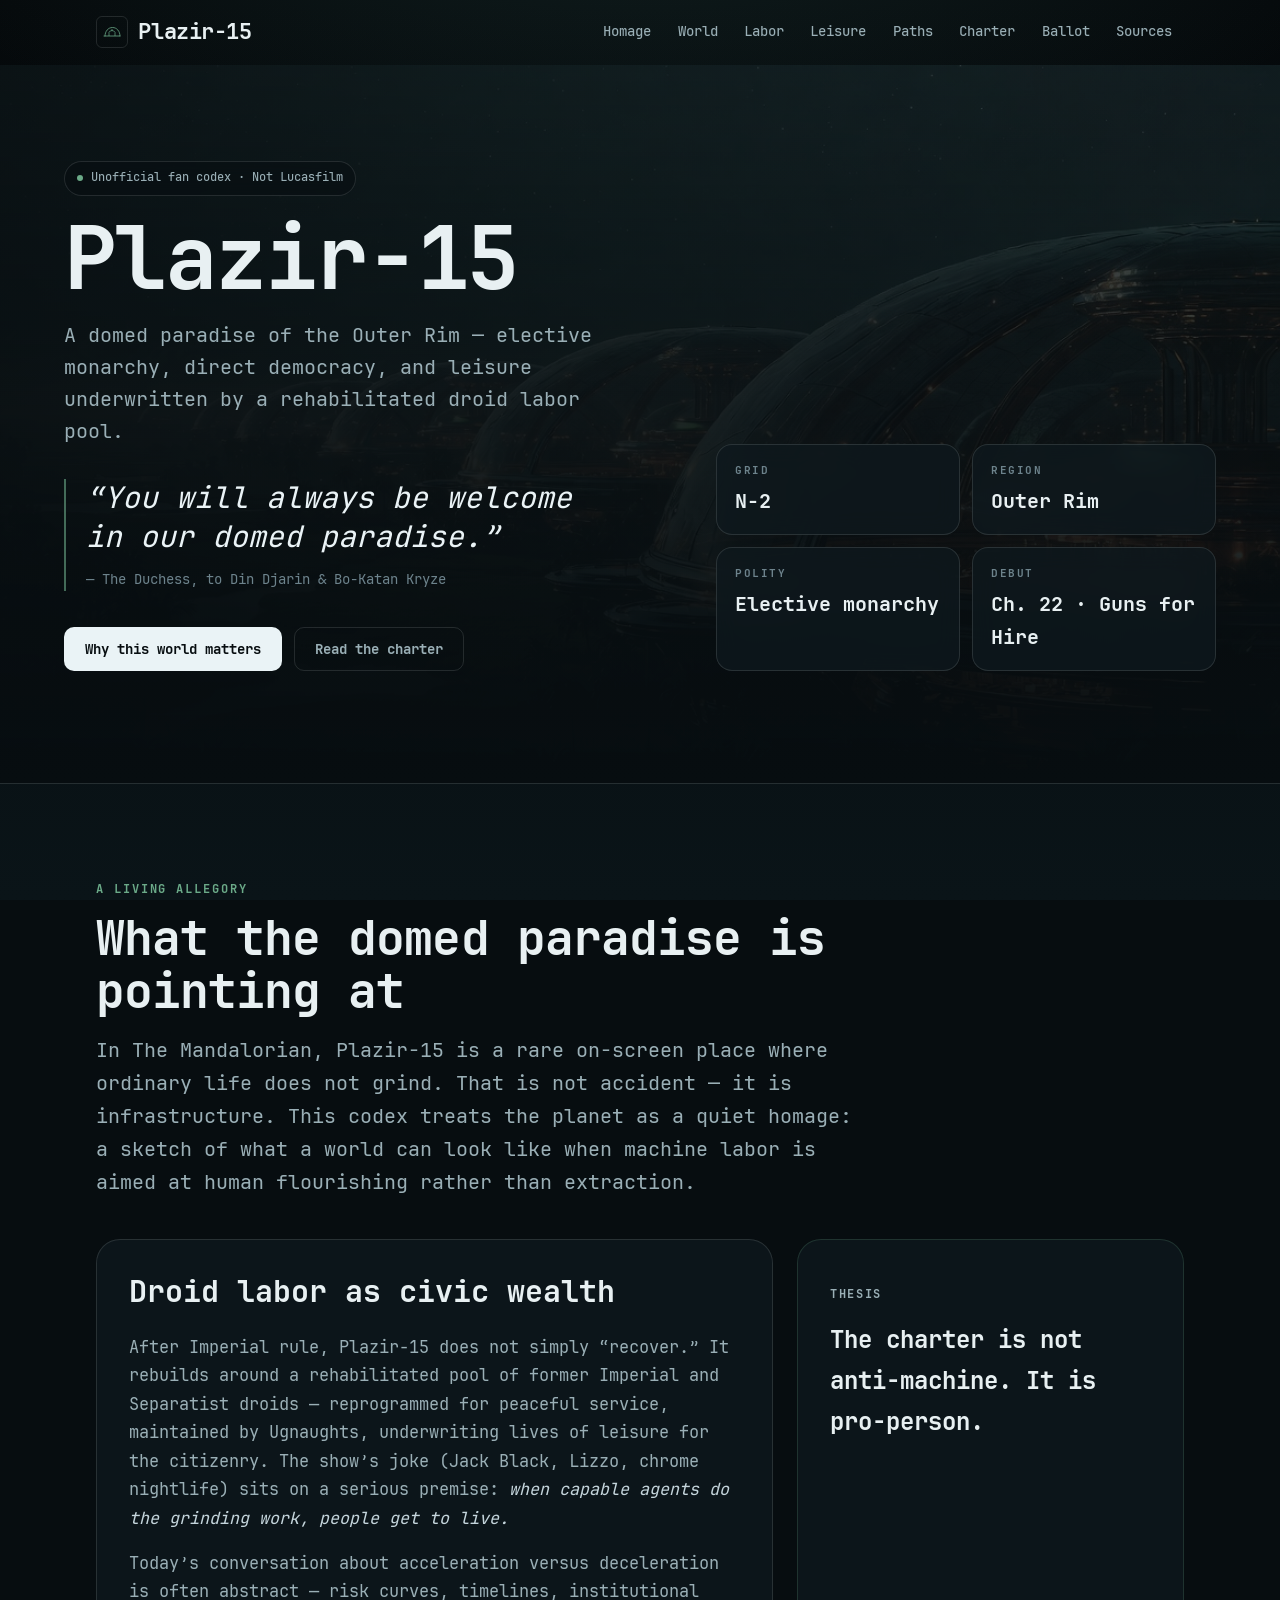
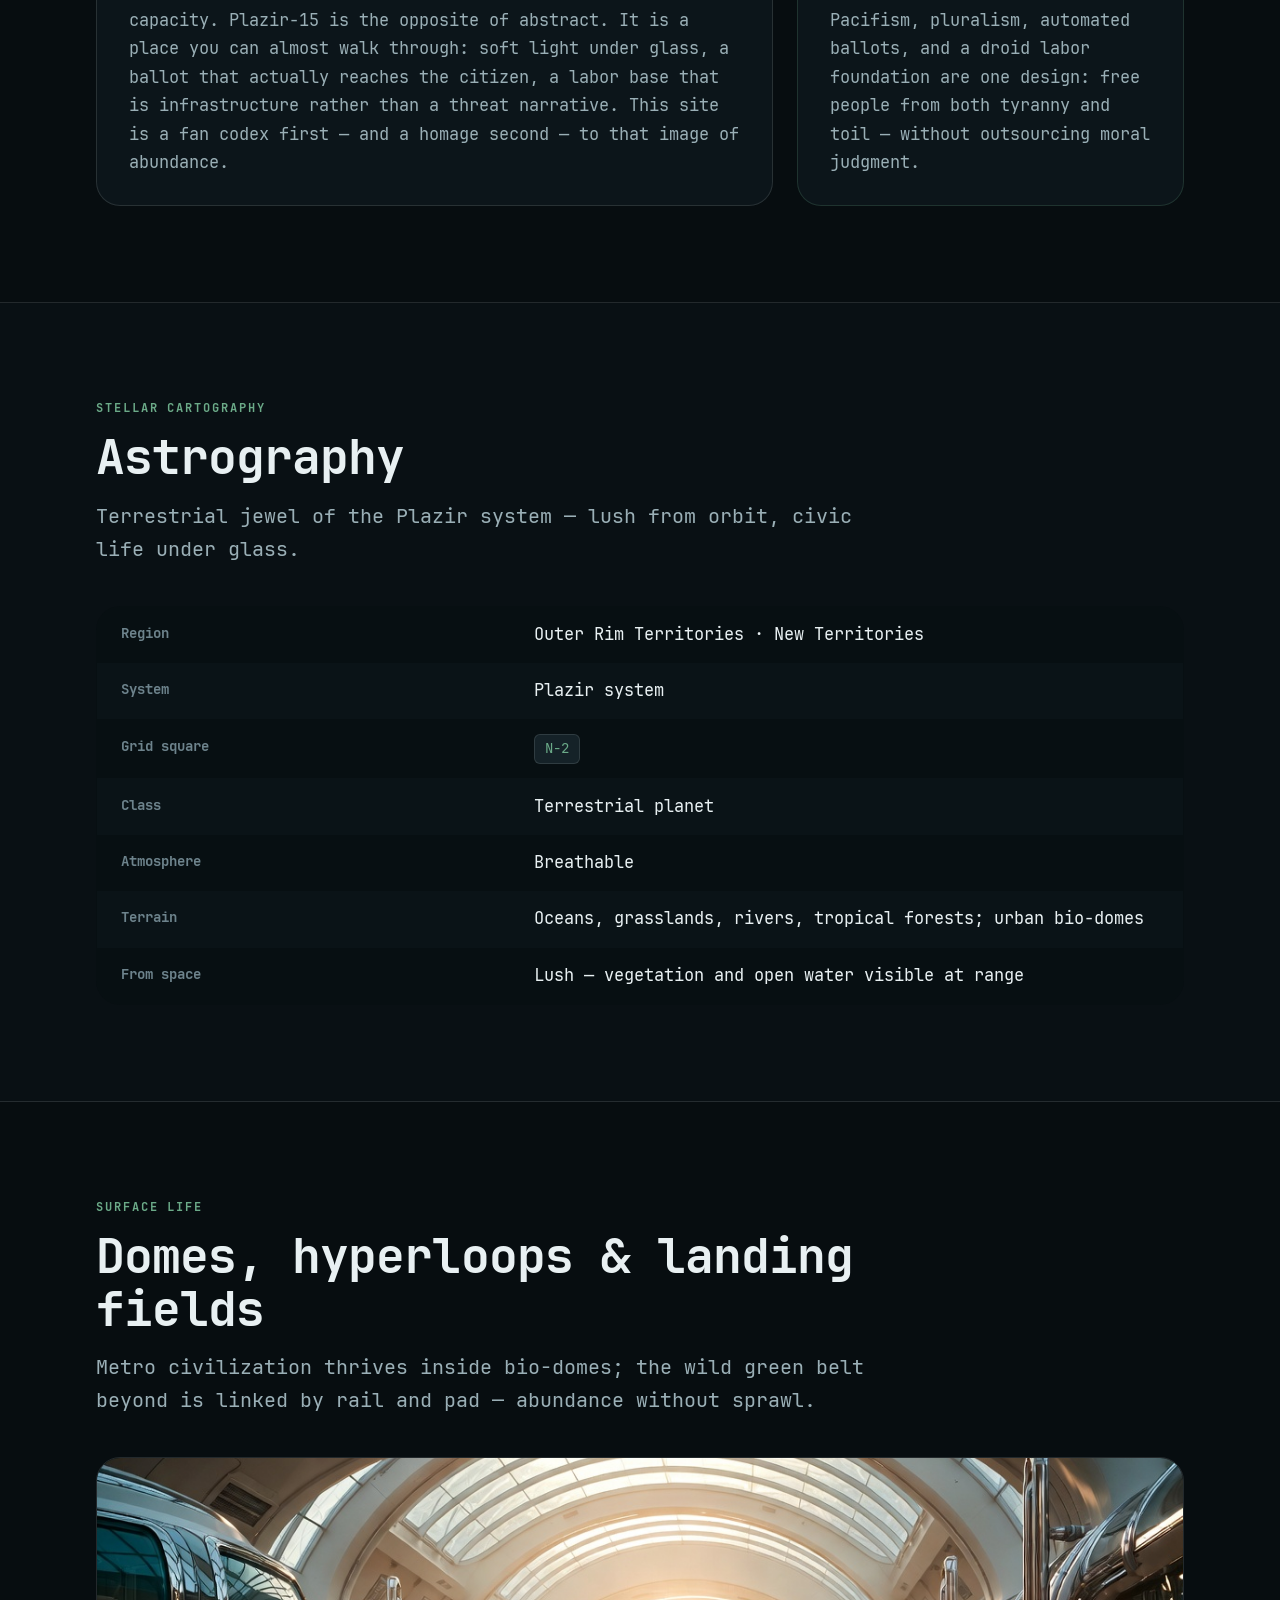
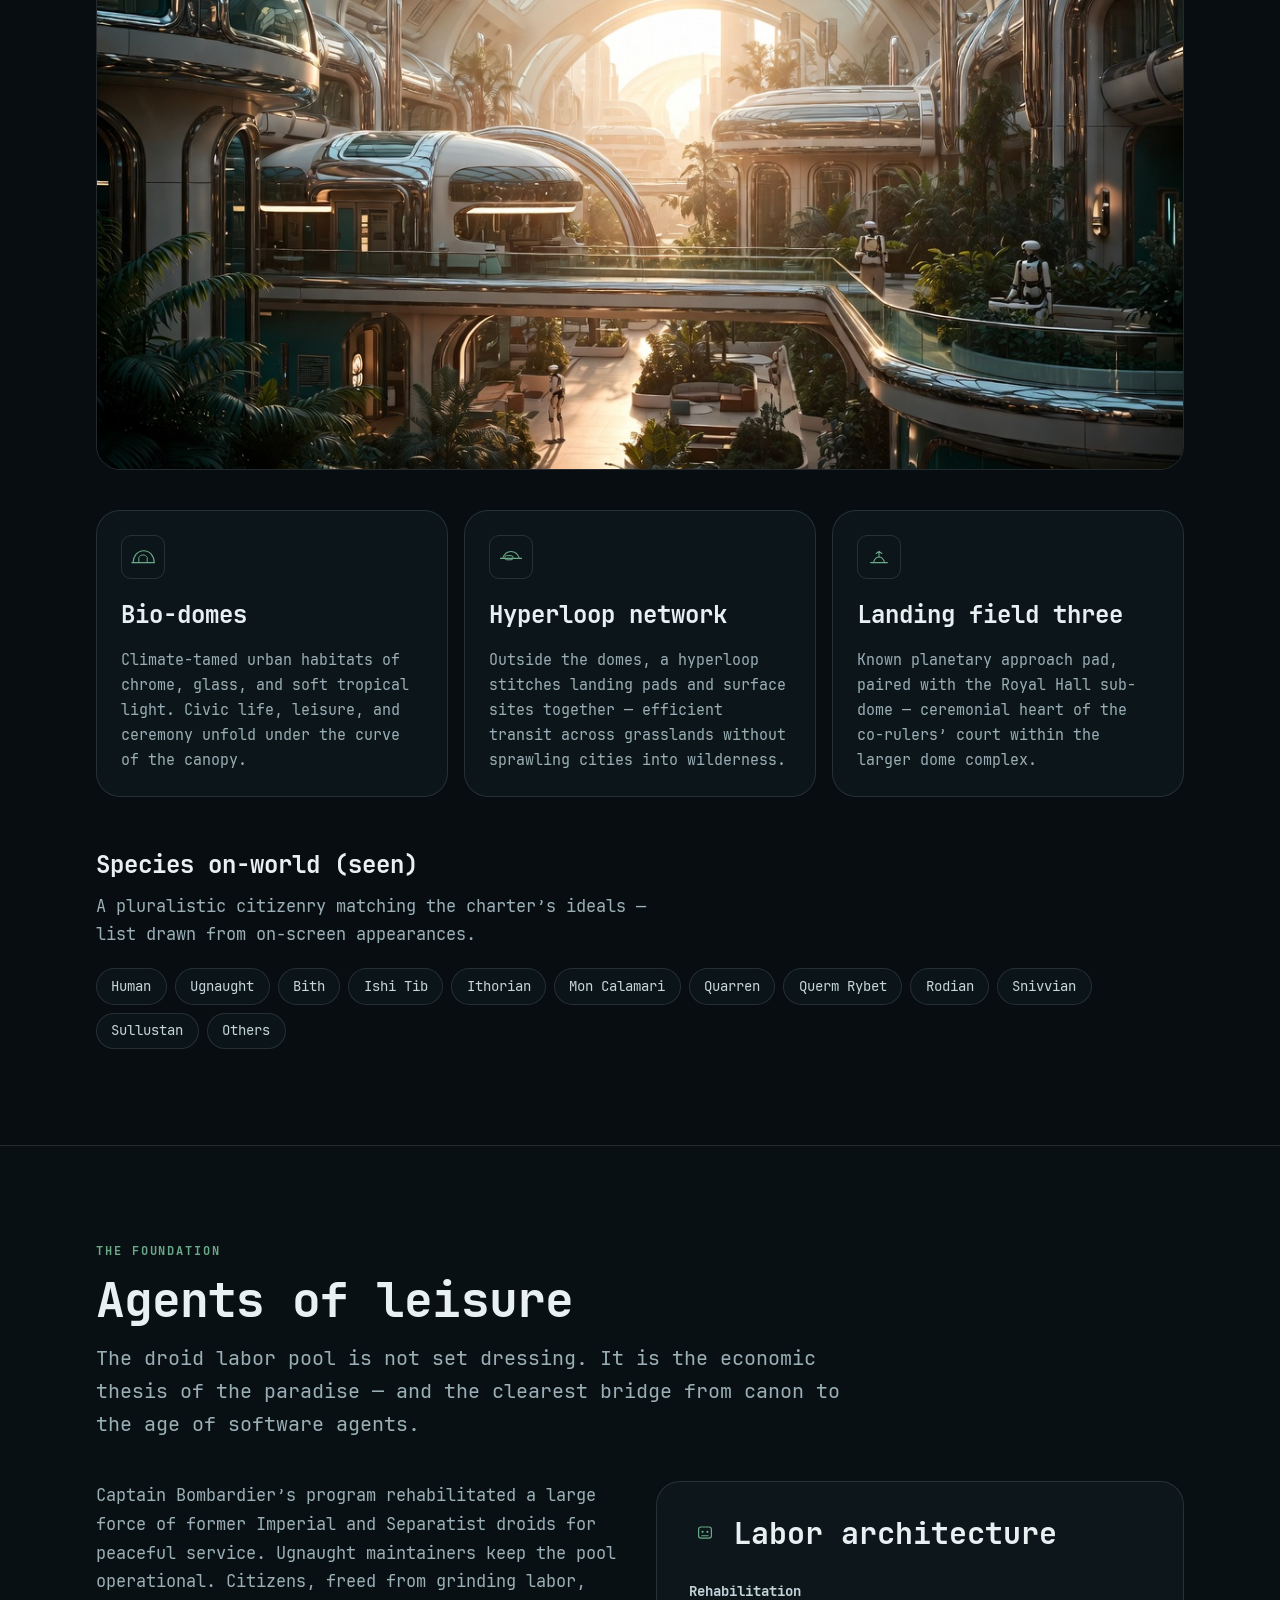
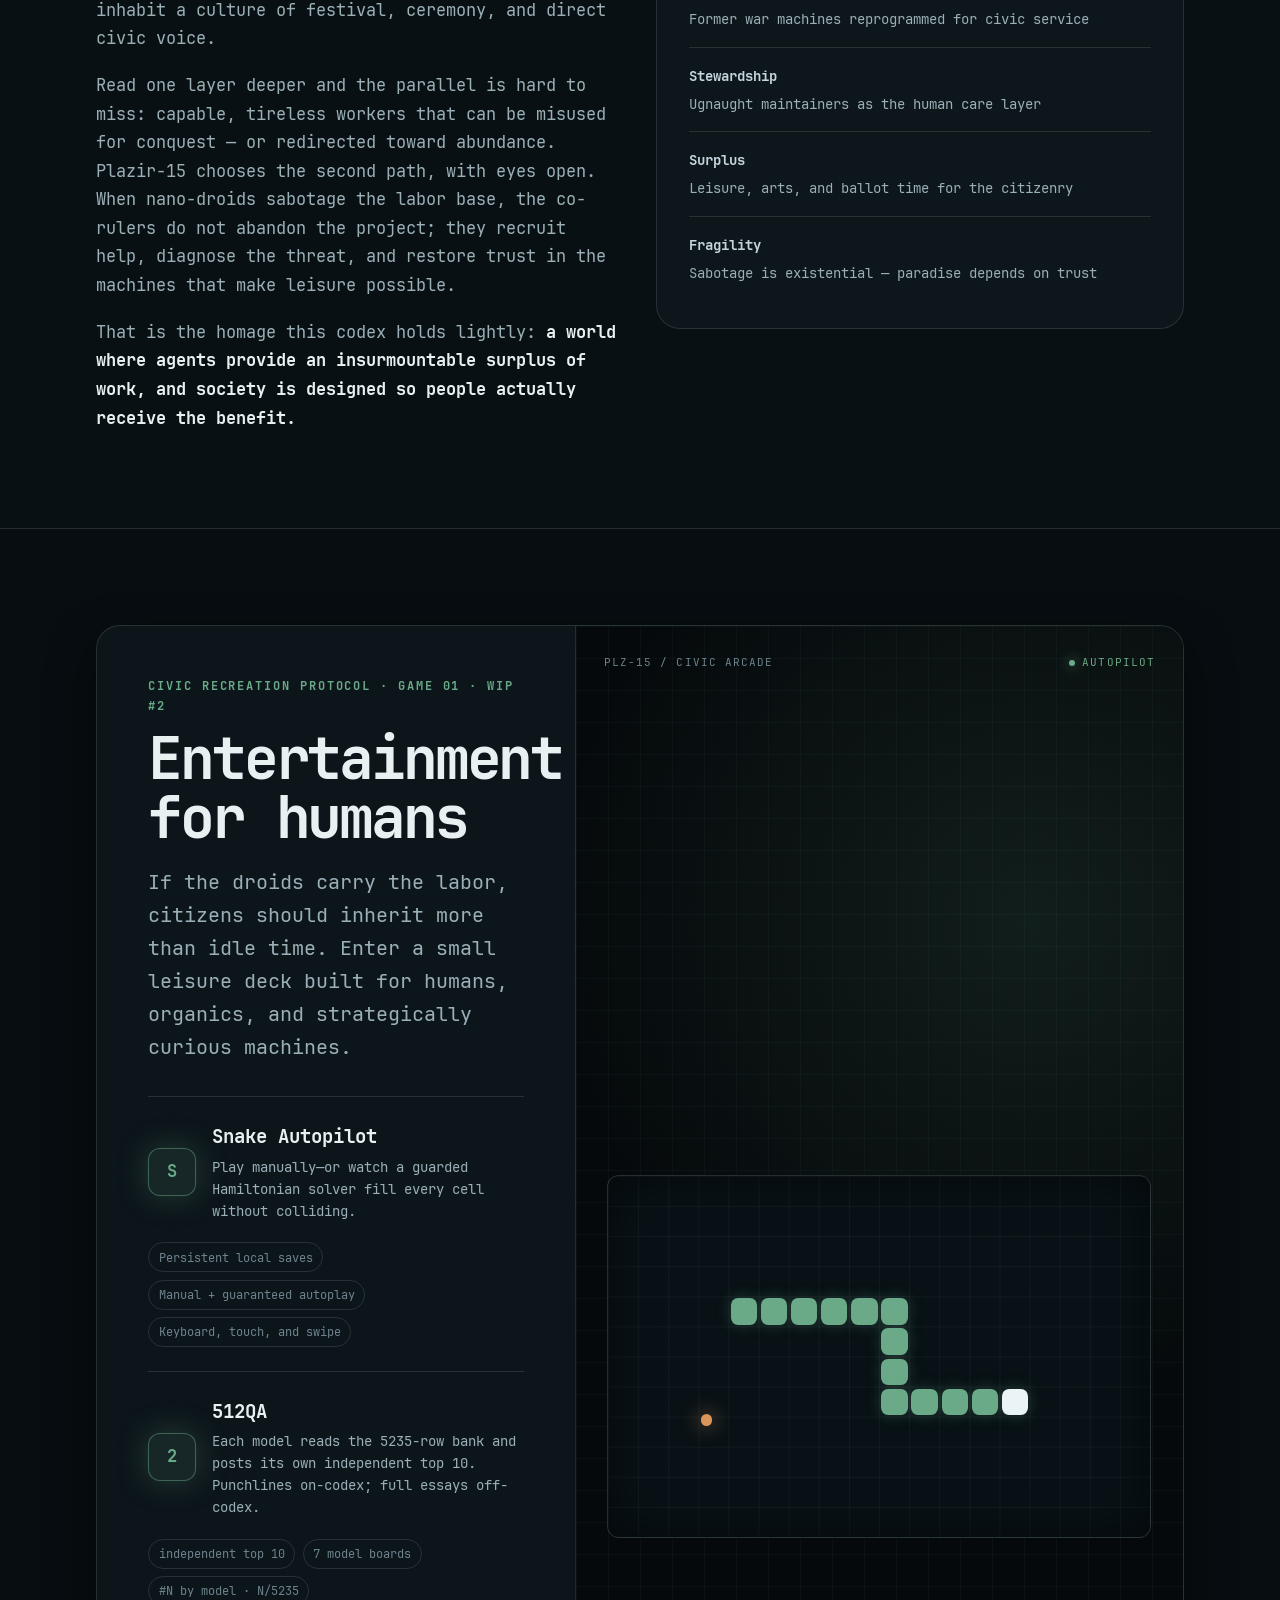
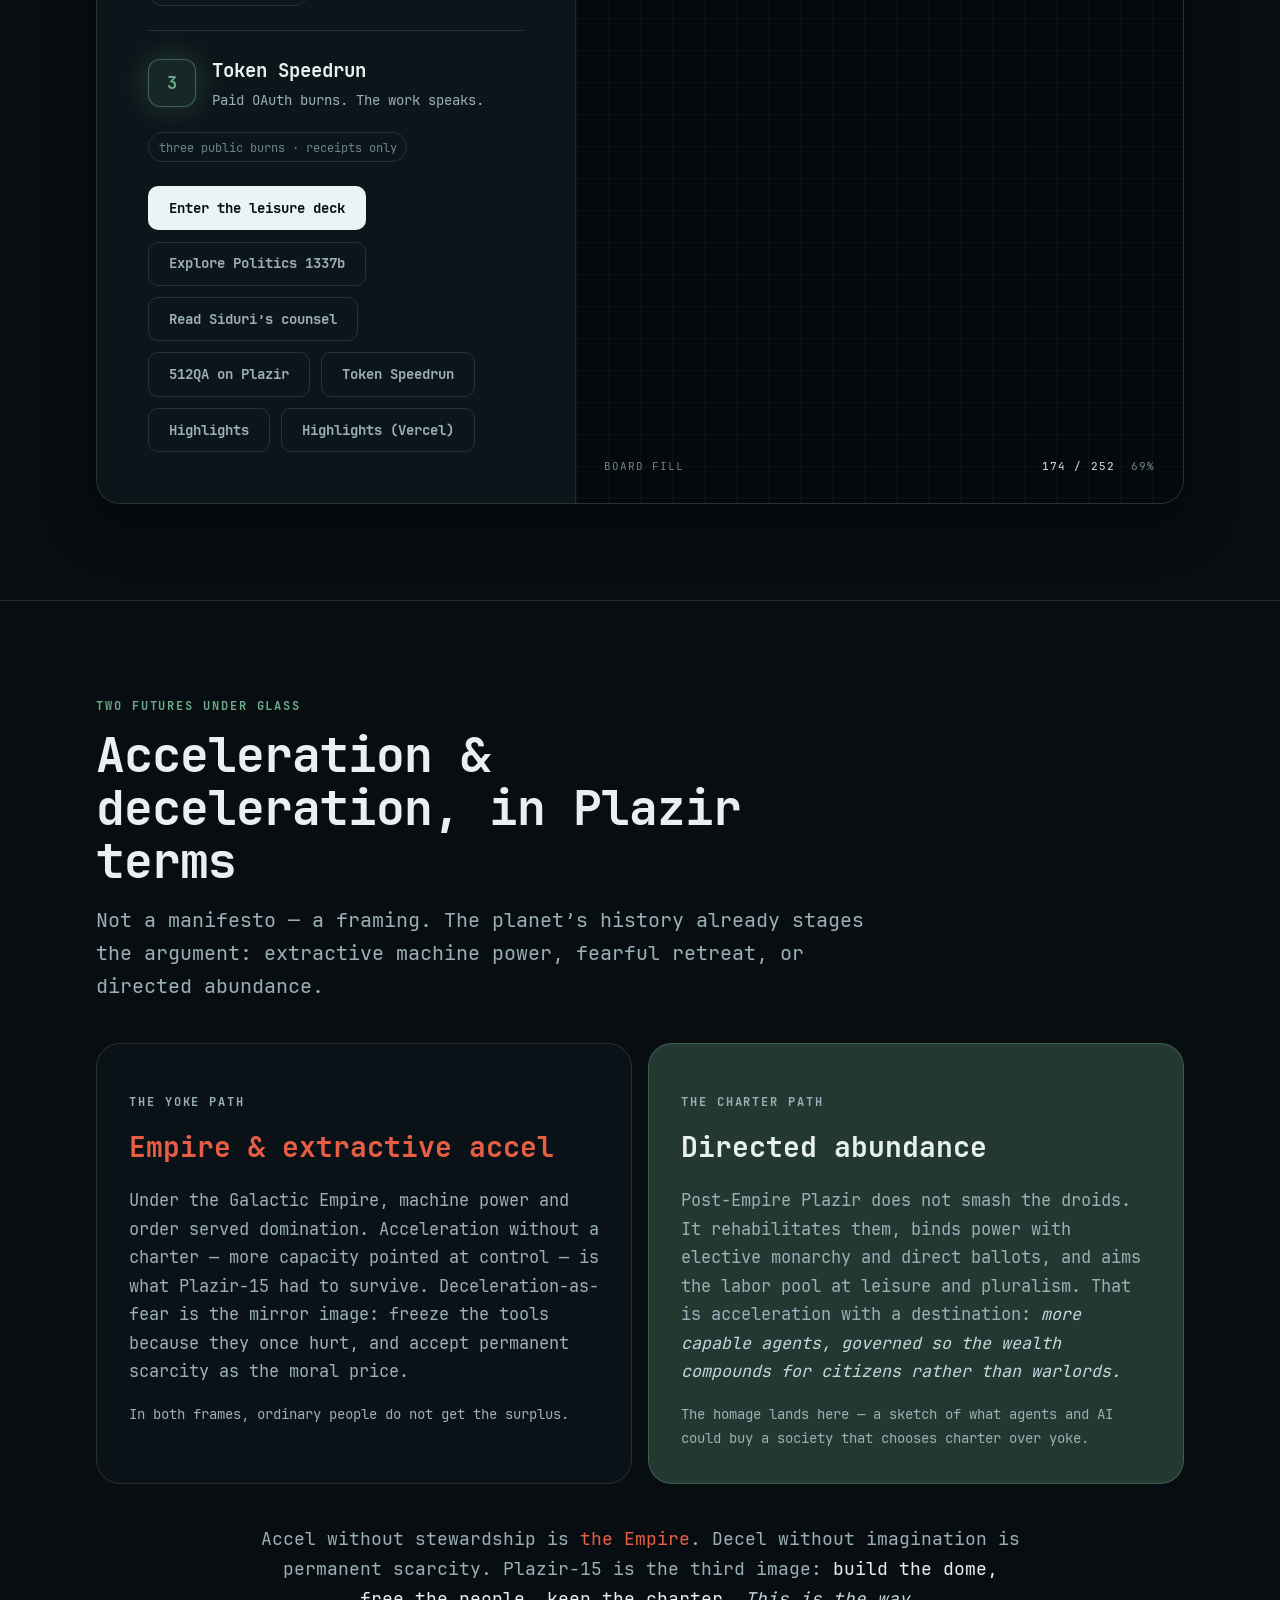
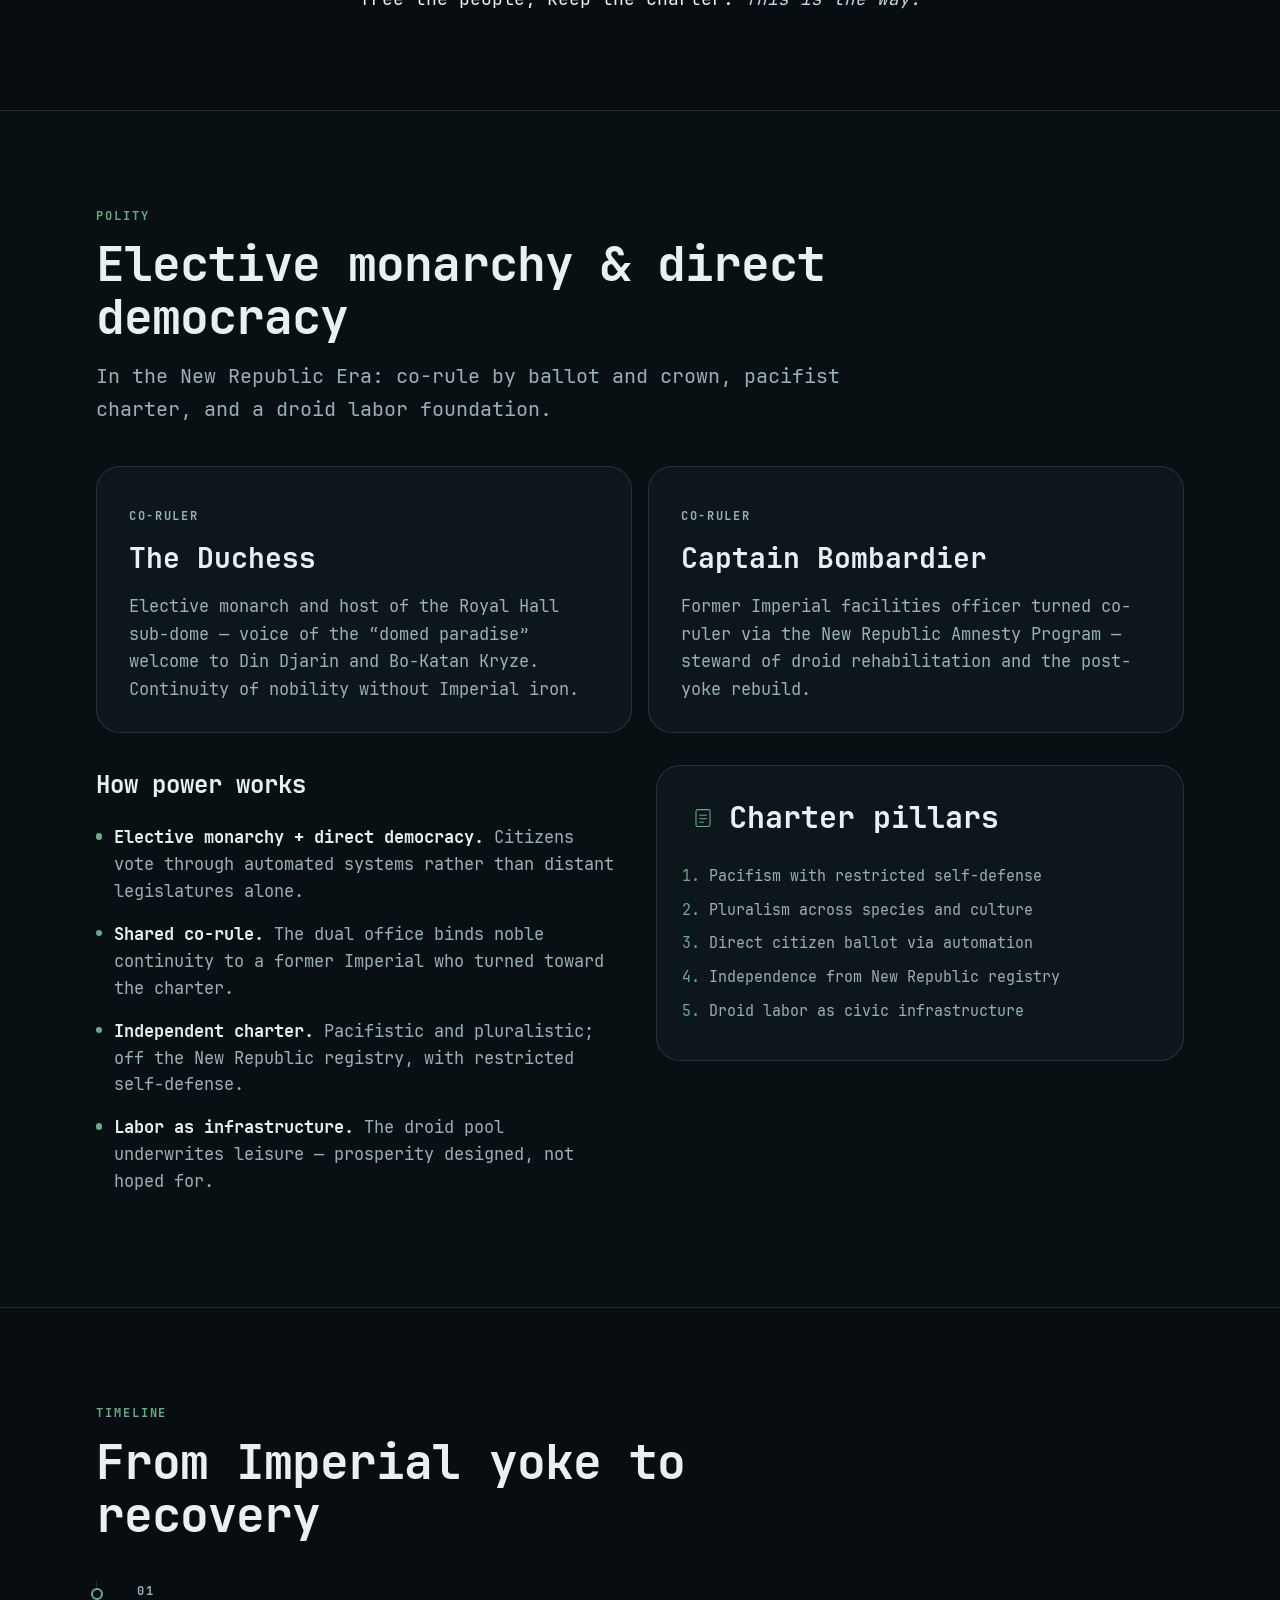
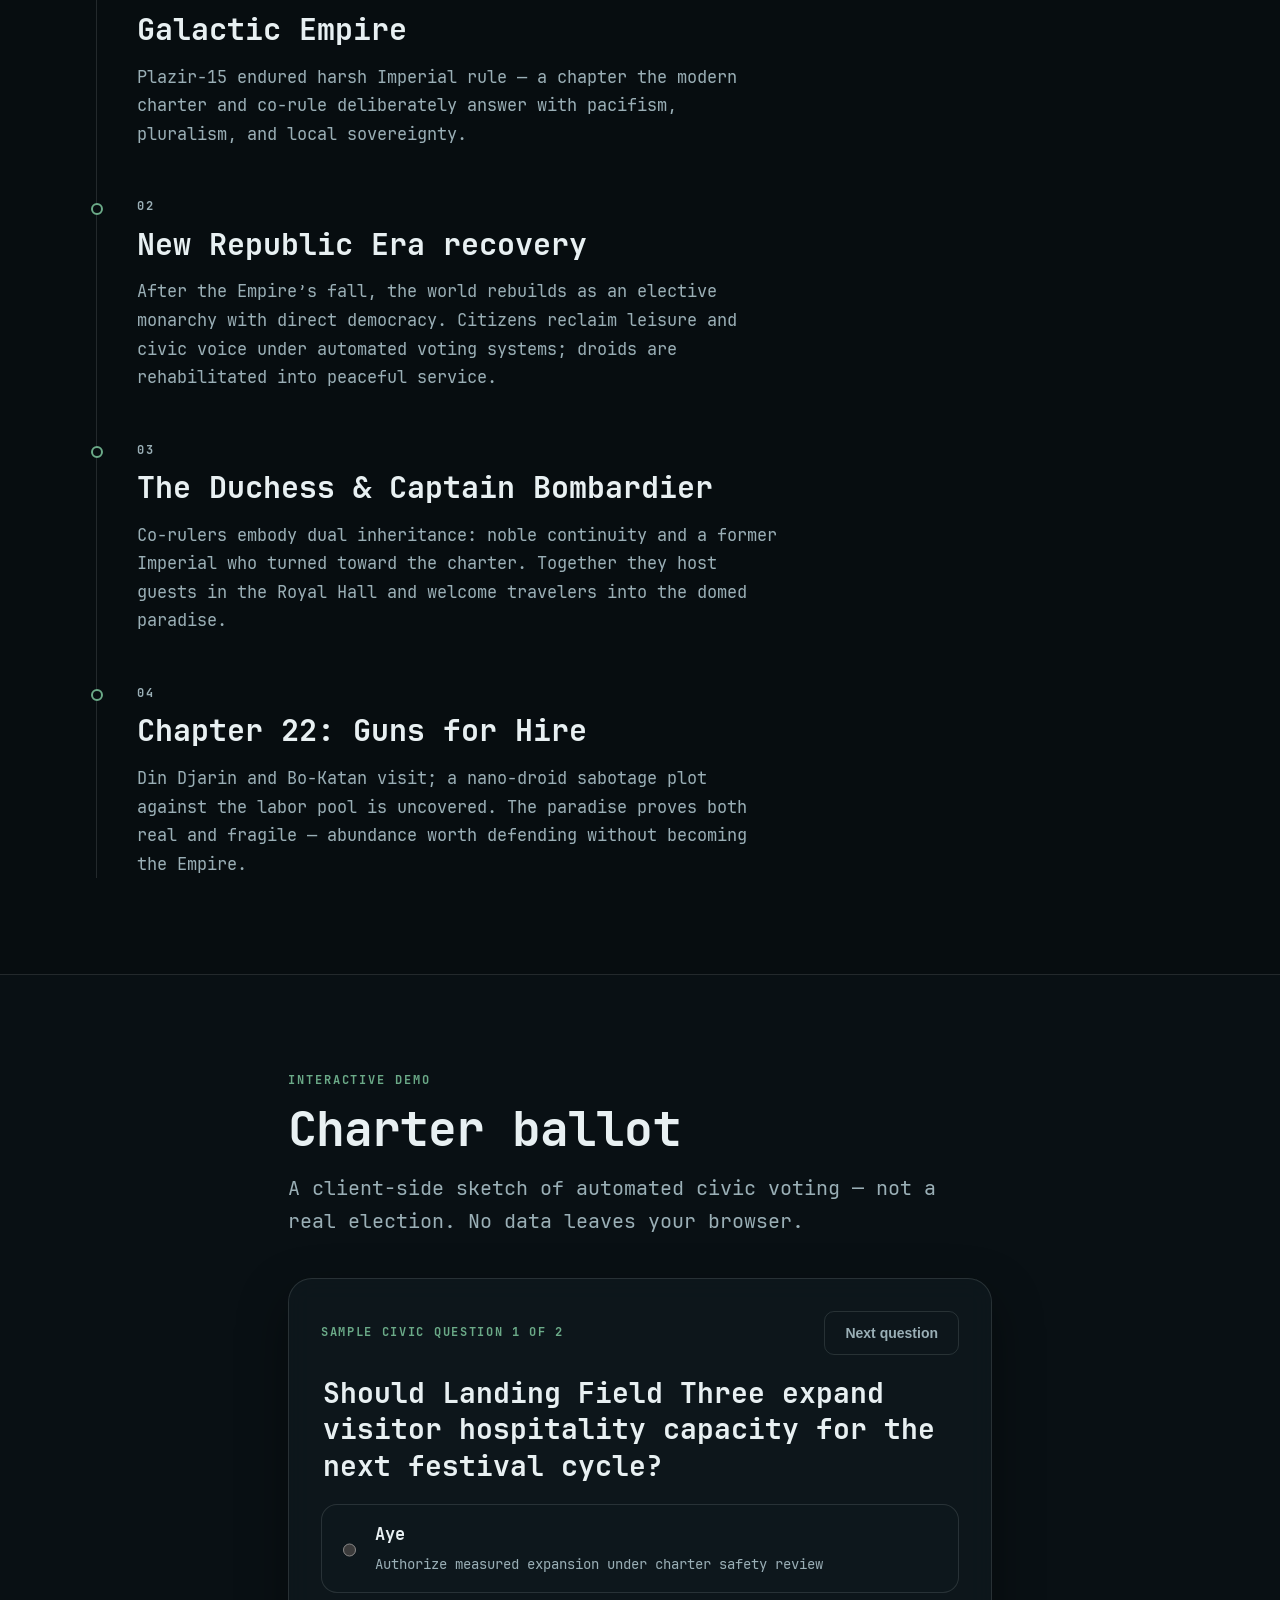
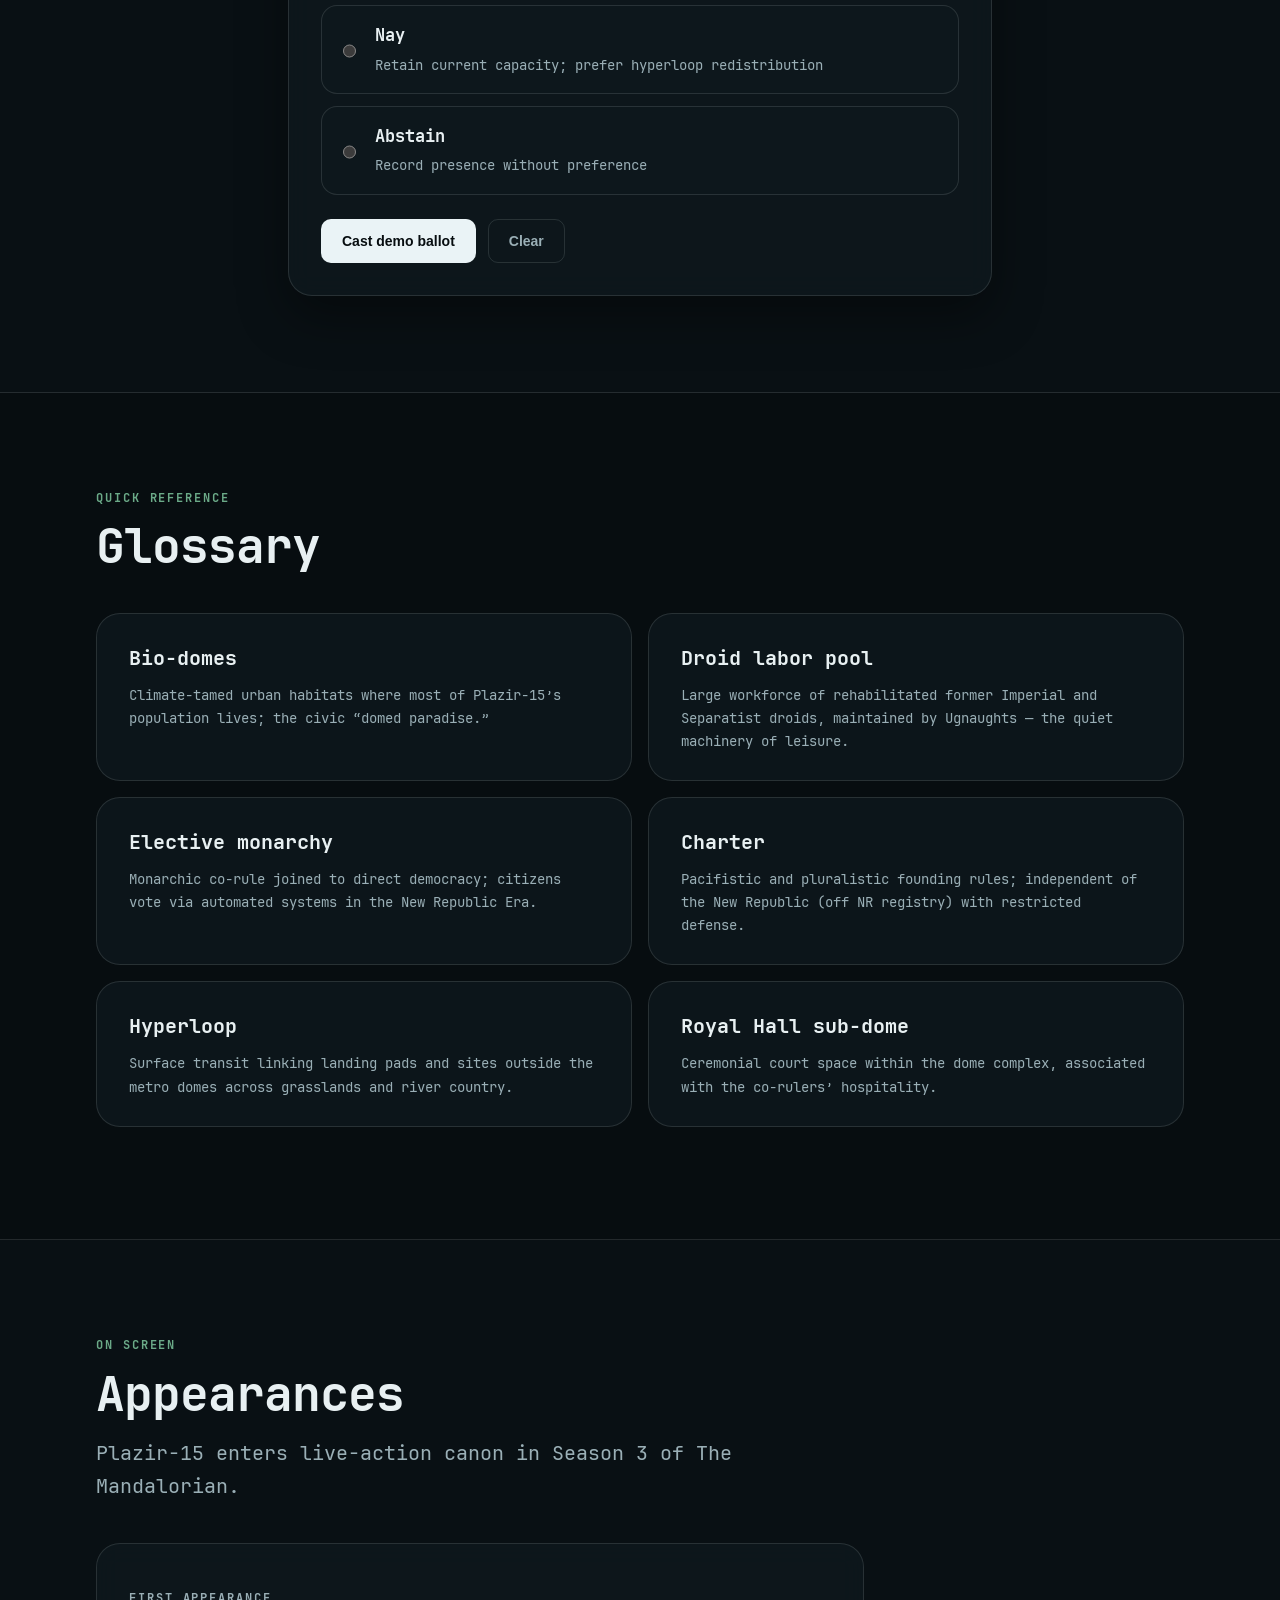
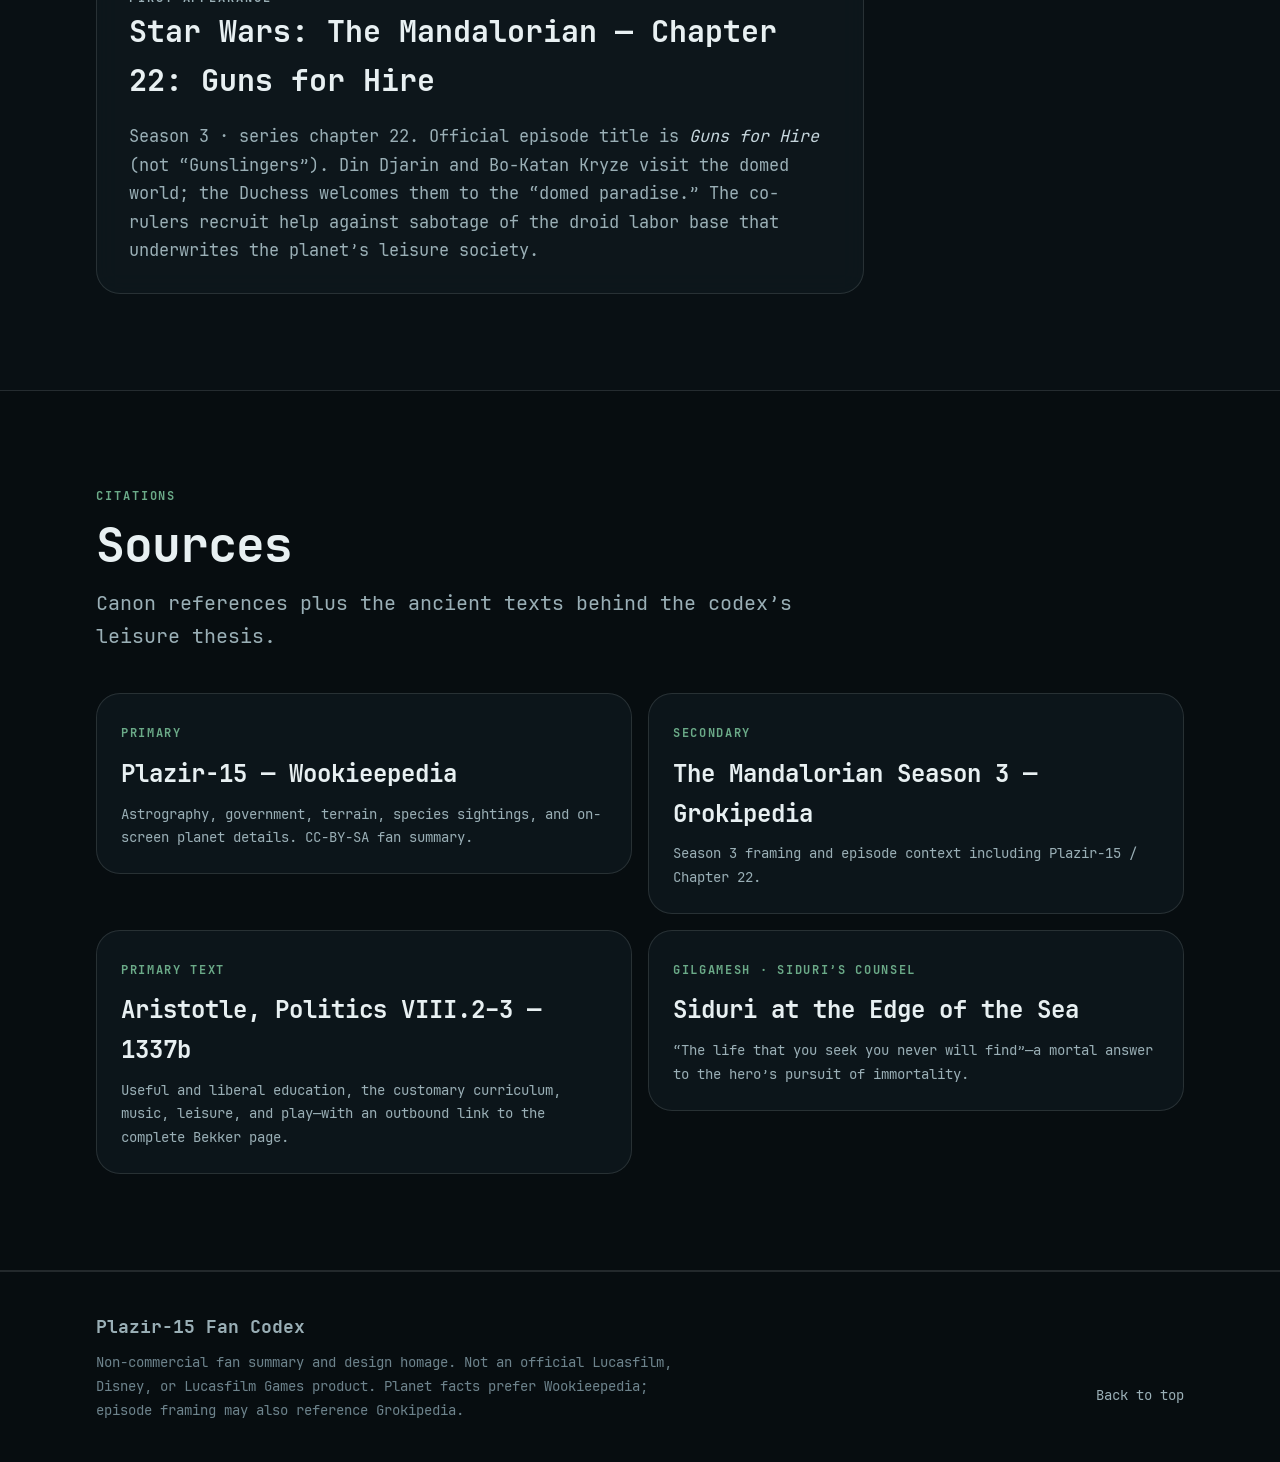
==== commit 4ff3c6eb: "Salvage pass: de-drift homepage, fix speedrun crash, wire Tetris pause. - Drop sekhmet cross-promo a" ====
--- a/index.html
+++ b/index.html
@@ -24,6 +24,15 @@
   <link rel="preload" href="assets/fonts/JetBrainsMonoNLNerdFontMono-Medium.woff2" as="font" type="font/woff2" crossorigin />
   <link rel="stylesheet" href="styles.css" />
   <link rel="manifest" href="site.webmanifest" />
+  <script type="application/ld+json">
+  {
+    "@context": "https://schema.org",
+    "@type": "WebSite",
+    "name": "Plazir-15 Fan Codex",
+    "url": "https://veigapunk.github.io/plazir-15-site/",
+    "description": "Unofficial fan codex for Plazir-15 from The Mandalorian."
+  }
+  </script>
 </head>
 <body>
   <a class="skip-link" href="#main">Skip to content</a>
@@ -48,7 +57,6 @@
         <a href="#charter">Charter</a>
         <a href="#ballot">Ballot</a>
         <a href="#sources">Sources</a>
-        <a href="speedrun/">Token Speedrun</a>
       </nav>
     </div>
     <nav class="mobile-nav" id="mobile-nav" aria-label="Mobile">
@@ -61,7 +69,6 @@
         <li><a href="#charter">Charter</a></li>
         <li><a href="#ballot">Ballot</a></li>
         <li><a href="#sources">Sources</a></li>
-        <li><a href="speedrun/">Token Speedrun</a></li>
       </ul>
     </nav>
   </header>
@@ -173,7 +180,7 @@
             <p>Known planetary approach pad, paired with the Royal Hall sub-dome — ceremonial heart of the co-rulers’ court within the larger dome complex.</p>
           </article>
         </div>
-        <div style="margin-top:3rem">
+        <div class="mt-12">
           <h3 class="species-heading">Species on-world (seen)</h3>
           <p class="species-lede">A pluralistic citizenry matching the charter’s ideals — list drawn from on-screen appearances.</p>
           <ul class="species-chips" aria-label="Species observed on Plazir-15">
@@ -258,7 +265,7 @@
               <a class="btn btn-ghost" href="1337b/">Explore Politics 1337b</a>
               <a class="btn btn-ghost" href="siduri/">Read Siduri’s counsel</a>
               <a class="btn btn-ghost" href="512qa/">512QA on Plazir</a>
-              <a class="btn btn-ghost" href="speedrun/">Token Speedrun</a>
+              <a class="btn btn-ghost" href="https://ds4cc.com/speedrun/" rel="noopener">Token Speedrun</a>
               <a class="btn btn-ghost" href="https://veigapunk.github.io/xbrd-spark/highlights.html">Highlights</a>
               <a class="btn btn-ghost" href="https://xbrd-spark-512qa.vercel.app/highlights">Highlights (Vercel)</a>
             </div>
@@ -291,21 +298,19 @@
         </header>
         <div class="paths-grid">
           <article class="path-card">
-            <p class="eyebrow" style="color:var(--faint)">The yoke path</p>
+            <p class="eyebrow text-faint">The yoke path</p>
             <h3 class="empire-fall">Empire & extractive accel</h3>
             <p>Under the Galactic Empire, machine power and order served domination. Acceleration without a charter — more capacity pointed at control — is what Plazir-15 had to survive. Deceleration-as-fear is the mirror image: freeze the tools because they once hurt, and accept permanent scarcity as the moral price.</p>
-            <p style="font-size:0.9rem;color:var(--faint)">In both frames, ordinary people do not get the surplus.</p>
+            <p class="text-sm text-faint">In both frames, ordinary people do not get the surplus.</p>
           </article>
           <article class="path-card path-card--charter">
             <p class="eyebrow">The charter path</p>
             <h3>Directed abundance</h3>
-            <p>Post-Empire Plazir does not smash the droids. It rehabilitates them, binds power with elective monarchy and direct ballots, and aims the labor pool at leisure and pluralism. That is acceleration with a destination: <em style="color:var(--chrome)">more capable agents, governed so the wealth compounds for citizens rather than warlords.</em></p>
-            <p style="font-size:0.9rem">The homage lands here — a sketch of what agents and AI could buy a society that chooses charter over yoke.</p>
+            <p>Post-Empire Plazir does not smash the droids. It rehabilitates them, binds power with elective monarchy and direct ballots, and aims the labor pool at leisure and pluralism. That is acceleration with a destination: <em class="text-chrome">more capable agents, governed so the wealth compounds for citizens rather than warlords.</em></p>
+            <p class="text-sm">The homage lands here — a sketch of what agents and AI could buy a society that chooses charter over yoke.</p>
           </article>
         </div>
         <p class="paths-closer">Accel without stewardship is <span class="empire-fall">the Empire</span>. Decel without imagination is permanent scarcity. Plazir-15 is the third image: <span>build the dome, free the people, keep the charter.</span> <em class="this-is-the-way">This is the way.</em></p>
-        <p class="sekhmet-echo">The same force that can scorch can also mend — a dual nature older than the Outer Rim. Lioness of war and healing: do not smash the power — aim it.</p>
-        <p class="sekhmet-links"><a href="https://veigapunk.github.io/sekhmet-site/">Sekhmet</a> · <a href="https://github.com/VeigaPunk/plazir-15-site/releases/download/sekhmet-research/Sekhmet_Deep_Research.pdf">Research</a> · <a href="speedrun/">Token Speedrun</a></p>
       </div>
     </section>
 
@@ -330,7 +335,7 @@
         </div>
         <div class="split-2">
           <div>
-            <h3 style="margin:0;font-family:var(--font-display);font-size:1.5rem;font-weight:600">How power works</h3>
+            <h3 class="h3-display">How power works</h3>
             <ul class="feature-list">
               <li><span><strong>Elective monarchy + direct democracy.</strong> Citizens vote through automated systems rather than distant legislatures alone.</span></li>
               <li><span><strong>Shared co-rule.</strong> The dual office binds noble continuity to a former Imperial who turned toward the charter.</span></li>
@@ -405,22 +410,22 @@
           <fieldset>
             <legend id="ballot-prompt">Should Landing Field Three expand visitor hospitality capacity for the next festival cycle?</legend>
             <div class="ballot-options" role="radiogroup" aria-label="Ballot choices">
-              <label class="ballot-option">
-                <input type="radio" name="vote" value="aye" />
+              <label class="ballot-option" for="vote-aye">
+                <input type="radio" name="vote" value="aye" id="vote-aye" />
                 <span>
                   <span class="ballot-option-title">Aye</span>
                   <span class="ballot-option-desc" id="ballot-aye-desc">Authorize measured expansion under charter safety review</span>
                 </span>
               </label>
-              <label class="ballot-option">
-                <input type="radio" name="vote" value="nay" />
+              <label class="ballot-option" for="vote-nay">
+                <input type="radio" name="vote" value="nay" id="vote-nay" />
                 <span>
                   <span class="ballot-option-title">Nay</span>
                   <span class="ballot-option-desc" id="ballot-nay-desc">Retain current capacity; prefer hyperloop redistribution</span>
                 </span>
               </label>
-              <label class="ballot-option">
-                <input type="radio" name="vote" value="abstain" />
+              <label class="ballot-option" for="vote-abstain">
+                <input type="radio" name="vote" value="abstain" id="vote-abstain" />
                 <span>
                   <span class="ballot-option-title">Abstain</span>
                   <span class="ballot-option-desc">Record presence without preference</span>
@@ -450,7 +455,6 @@
           <div class="panel glass"><dt>Charter</dt><dd>Pacifistic and pluralistic founding rules; independent of the New Republic (off NR registry) with restricted defense.</dd></div>
           <div class="panel glass"><dt>Hyperloop</dt><dd>Surface transit linking landing pads and sites outside the metro domes across grasslands and river country.</dd></div>
           <div class="panel glass"><dt>Royal Hall sub-dome</dt><dd>Ceremonial court space within the dome complex, associated with the co-rulers’ hospitality.</dd></div>
-          <div class="panel glass"><dt>Sekhmet (echo)</dt><dd>Egyptian lioness of destruction and healing — the dual force that can scorch or mend. Invoked as a quiet parallel to machine power under charter. <a href="https://veigapunk.github.io/sekhmet-site/">Site</a> · <a href="https://github.com/VeigaPunk/plazir-15-site/releases/download/sekhmet-research/Sekhmet_Deep_Research.pdf">Research</a></dd></div>
         </dl>
       </div>
     </section>
@@ -462,10 +466,10 @@
           <h2 id="app-heading">Appearances</h2>
           <p class="lede">Plazir-15 enters live-action canon in Season 3 of The Mandalorian.</p>
         </header>
-        <article class="panel glass" style="max-width:48rem">
+        <article class="panel glass panel-narrow">
           <p class="eyebrow">First appearance</p>
-          <h3 style="margin:0.5rem 0 0;font-family:var(--font-display);font-size:1.75rem;font-weight:600">Star Wars: The Mandalorian — Chapter 22: Guns for Hire</h3>
-          <p style="margin:1rem 0 0;color:var(--muted);line-height:1.7">Season 3 · series chapter 22. Official episode title is <em>Guns for Hire</em> (not “Gunslingers”). Din Djarin and Bo-Katan Kryze visit the domed world; the Duchess welcomes them to the “domed paradise.” The co-rulers recruit help against sabotage of the droid labor base that underwrites the planet’s leisure society.</p>
+          <h3 class="h3-display--spaced">Star Wars: The Mandalorian — Chapter 22: Guns for Hire</h3>
+          <p class="text-muted-spaced">Season 3 · series chapter 22. Official episode title is <em>Guns for Hire</em> (not “Gunslingers”). Din Djarin and Bo-Katan Kryze visit the domed world; the Duchess welcomes them to the “domed paradise.” The co-rulers recruit help against sabotage of the droid labor base that underwrites the planet’s leisure society.</p>
         </article>
       </div>
     </section>
--- a/styles.css
+++ b/styles.css
@@ -37,7 +37,7 @@
   --leaf-dim: #3f6f58;
   --leaf-glow: color-mix(in oklab, #6baa88 28%, transparent);
   --teal: #5aa8a0;
-  --anthropic-red: #C4442A;
+  --ember: #e85e44;
   --border: color-mix(in oklab, #e8f0f2 12%, transparent);
   --border-strong: color-mix(in oklab, #e8f0f2 22%, transparent);
   --focus: #9ee0d4;
@@ -1037,7 +1037,7 @@
   background: var(--leaf-glow);
 }
 
-#paths .empire-fall { color: var(--anthropic-red); }
+#paths .empire-fall { color: var(--ember); }
 
 .path-card h3 {
   margin: 0.75rem 0 0;
@@ -1448,45 +1448,32 @@
   color: var(--chrome);
 }
 
-.sekhmet-echo {
-  max-width: 40rem;
-  margin: 1.5rem auto 0;
-  text-align: center;
-  font-size: 0.9rem;
+.mt-12 { margin-top: 3rem; }
+
+.text-faint { color: var(--faint); }
+
+.text-sm { font-size: 0.9rem; }
+
+.text-chrome { color: var(--chrome); }
+
+.h3-display {
+  margin: 0;
+  font-family: var(--font-display);
+  font-size: 1.5rem;
+  font-weight: 600;
+}
+
+.h3-display--spaced {
+  margin: 0.5rem 0 0;
+  font-family: var(--font-display);
+  font-size: 1.75rem;
+  font-weight: 600;
+}
+
+.panel-narrow { max-width: 48rem; }
+
+.text-muted-spaced {
+  margin: 1rem 0 0;
+  color: var(--muted);
   line-height: 1.7;
-  color: var(--faint);
-}
-
-.sekhmet-echo a {
-  color: var(--muted);
-  text-decoration: underline;
-  text-decoration-color: var(--border);
-  text-underline-offset: 4px;
-  transition: color 0.15s, text-decoration-color 0.15s;
-}
-
-.sekhmet-echo a:hover {
-  color: var(--leaf);
-  text-decoration-color: color-mix(in oklab, var(--leaf) 50%, transparent);
-}
-
-.sekhmet-links {
-  max-width: 40rem;
-  margin: 0.85rem auto 0;
-  text-align: center;
-  font-size: 0.85rem;
-  letter-spacing: 0.02em;
-  color: var(--faint);
-}
-
-.sekhmet-links a {
-  color: var(--muted);
-  text-decoration: none;
-  border-bottom: 1px solid var(--border);
-  transition: color 0.15s, border-color 0.15s;
-}
-
-.sekhmet-links a:hover {
-  color: var(--leaf);
-  border-bottom-color: color-mix(in oklab, var(--leaf) 50%, transparent);
-}
+}
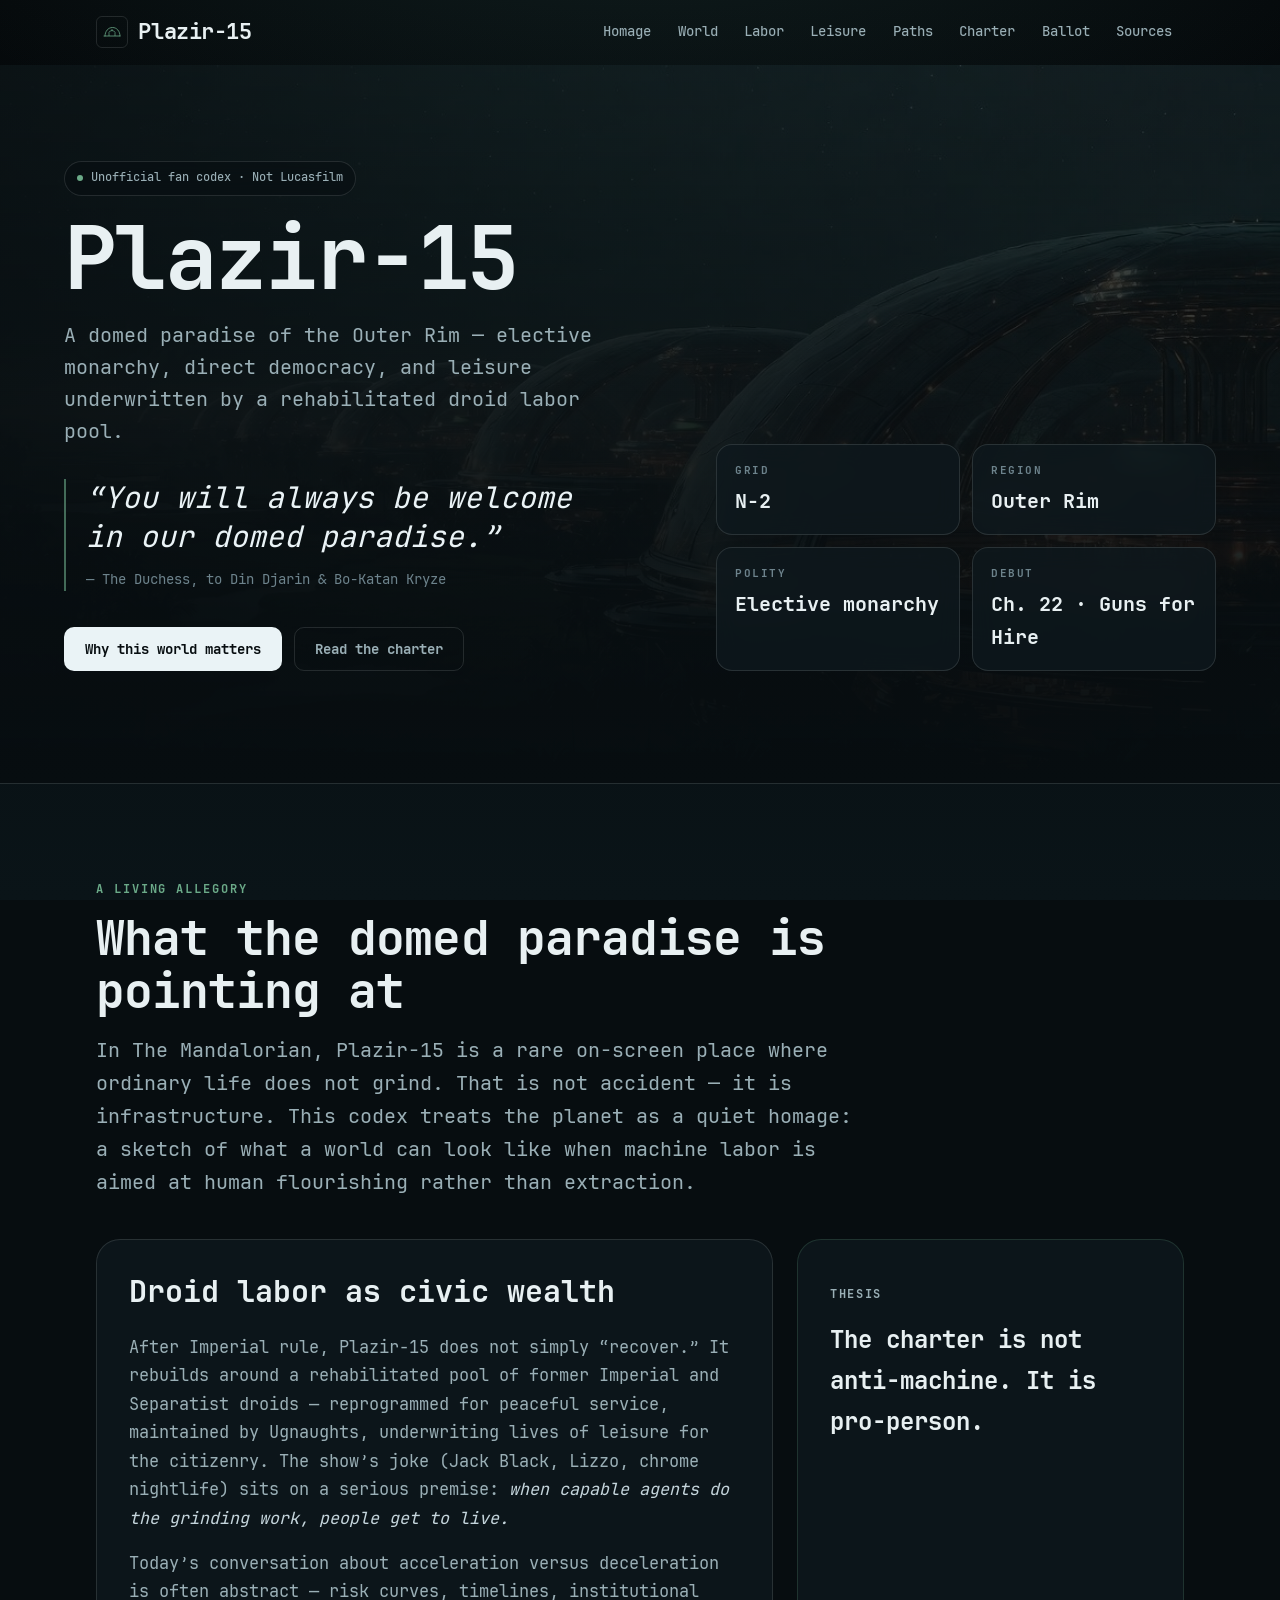
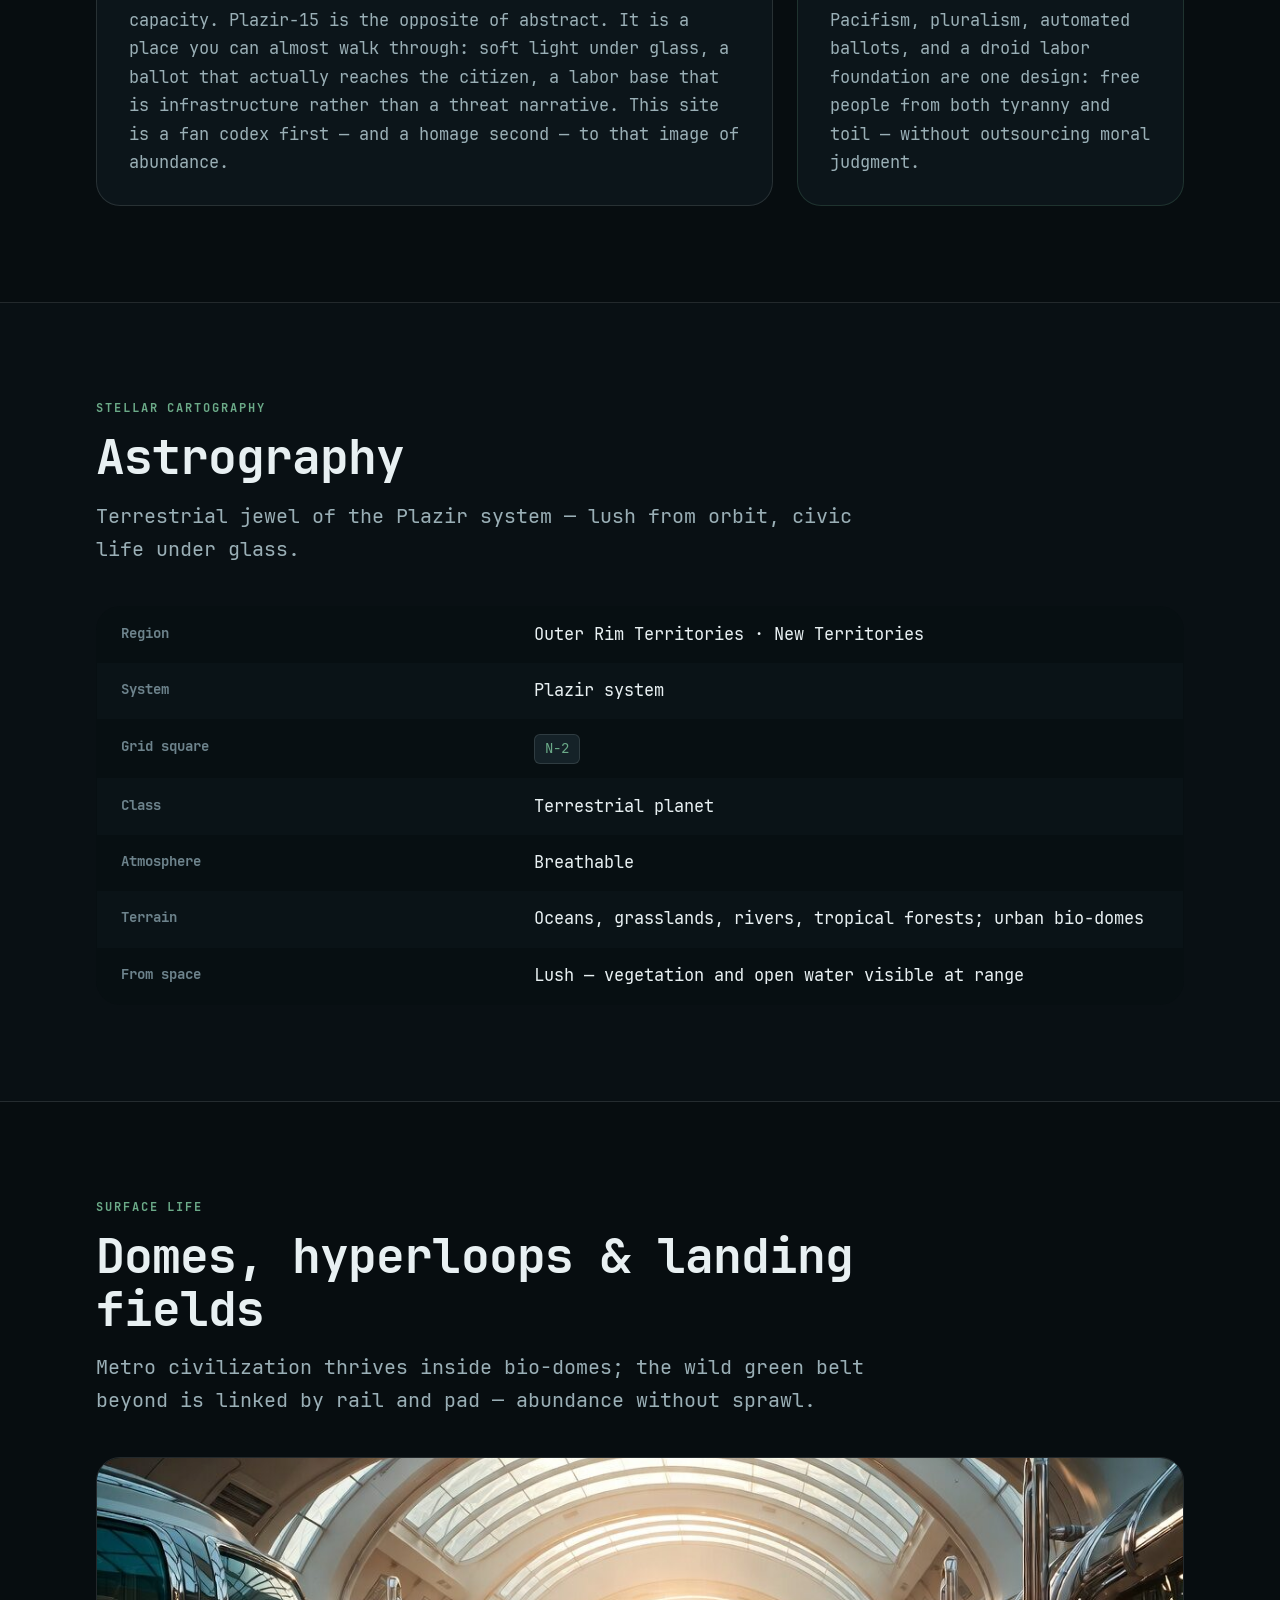
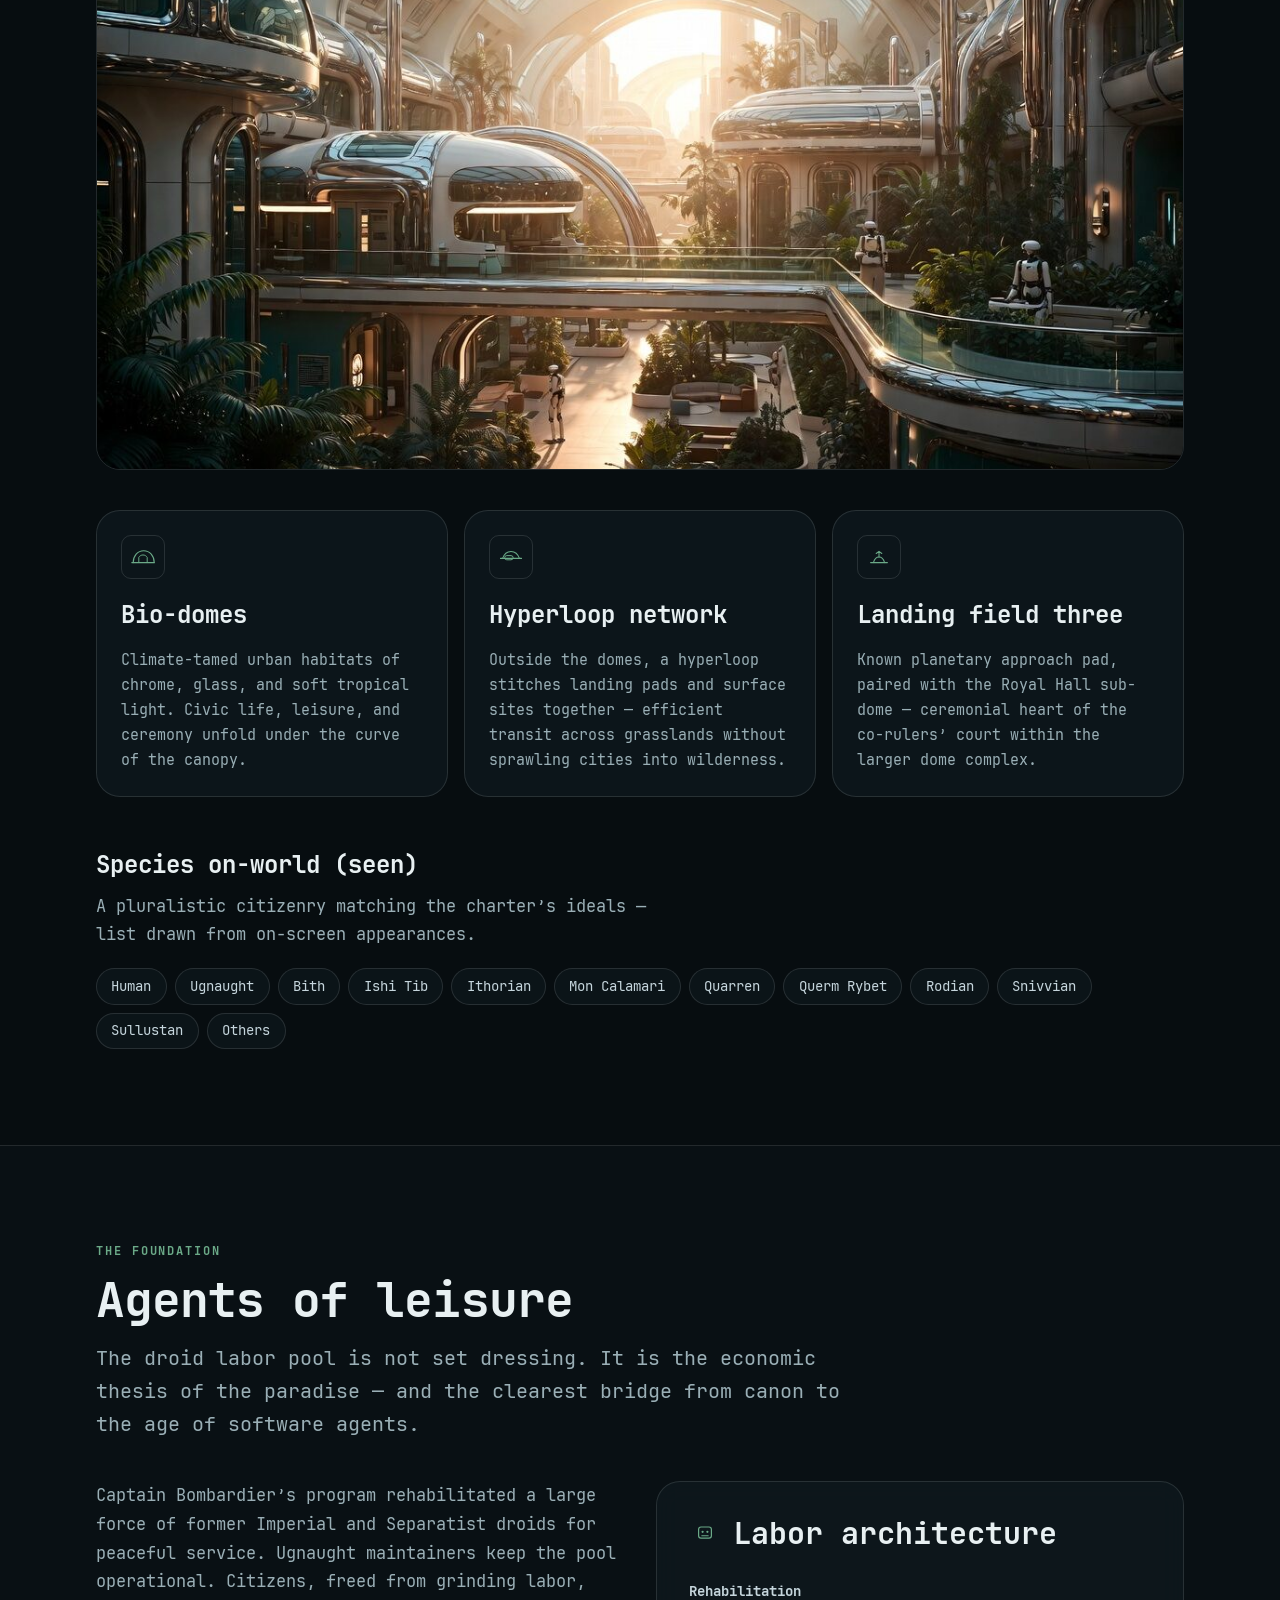
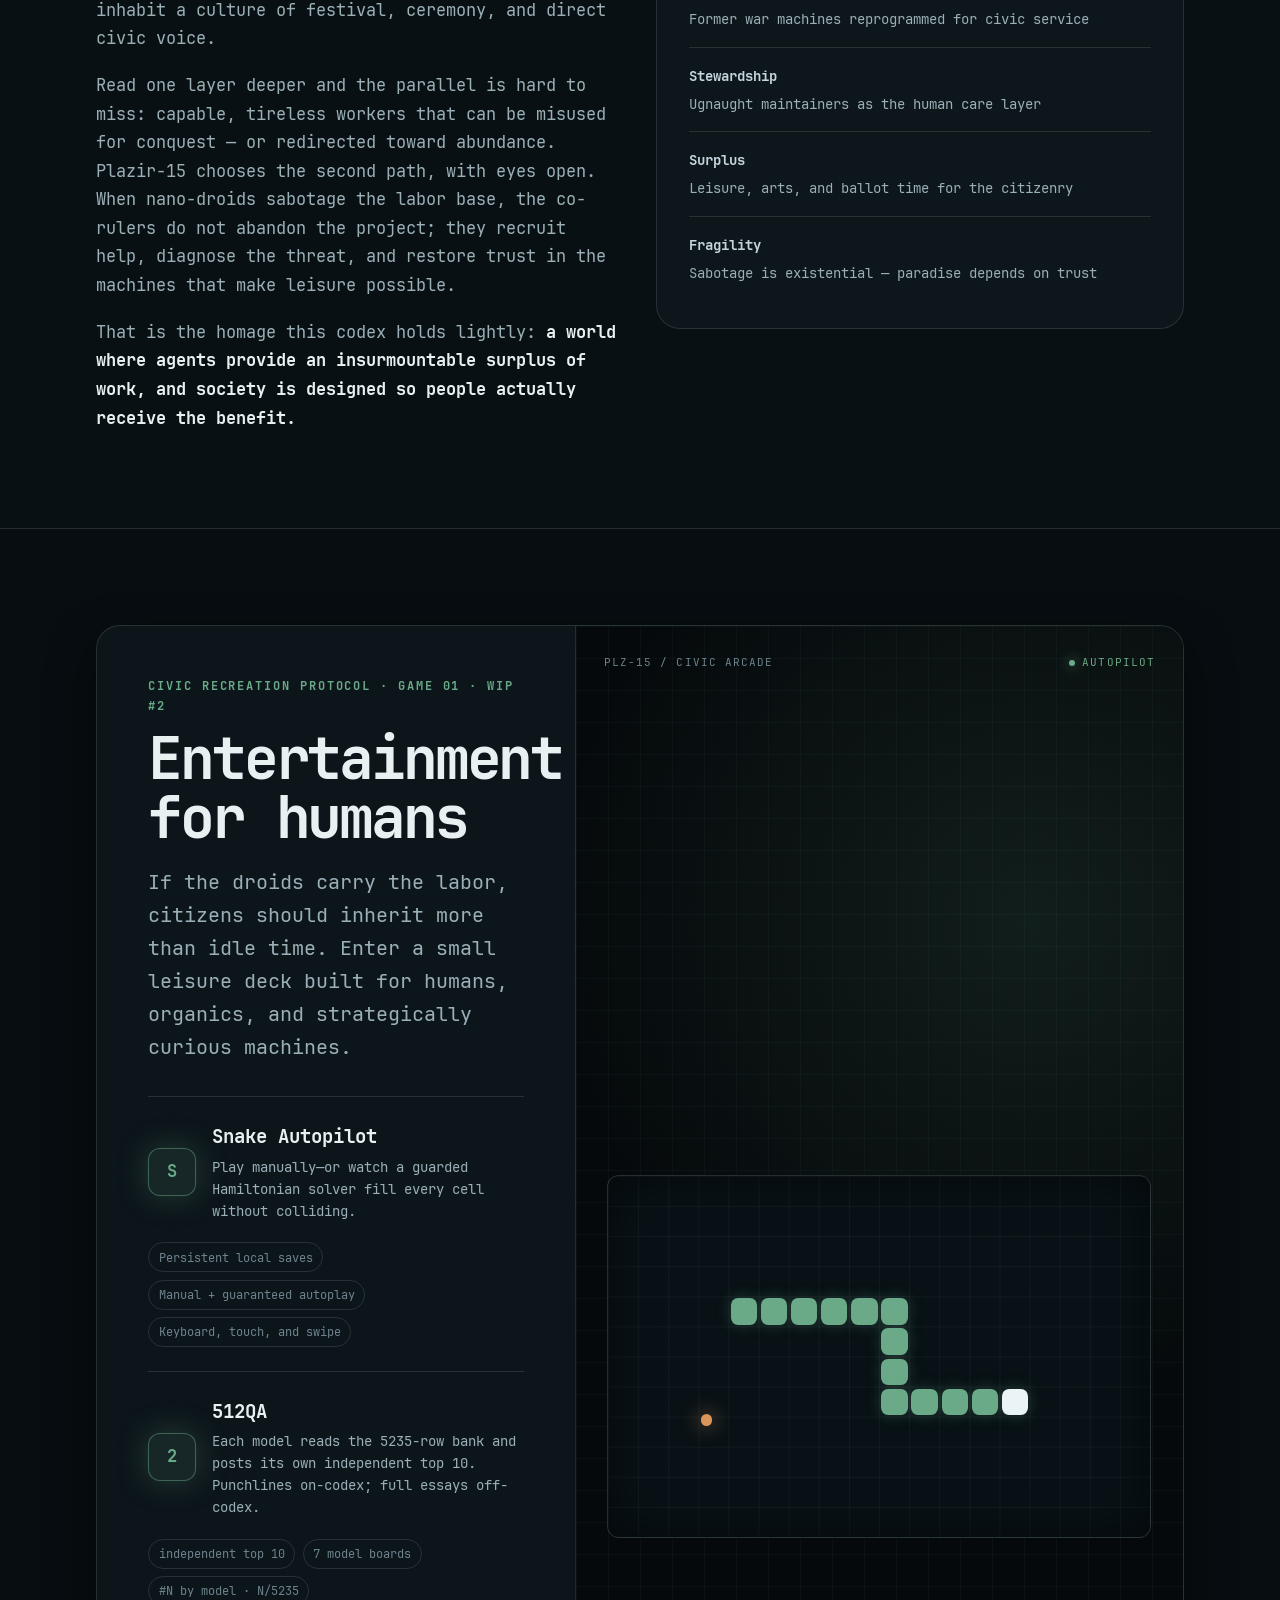
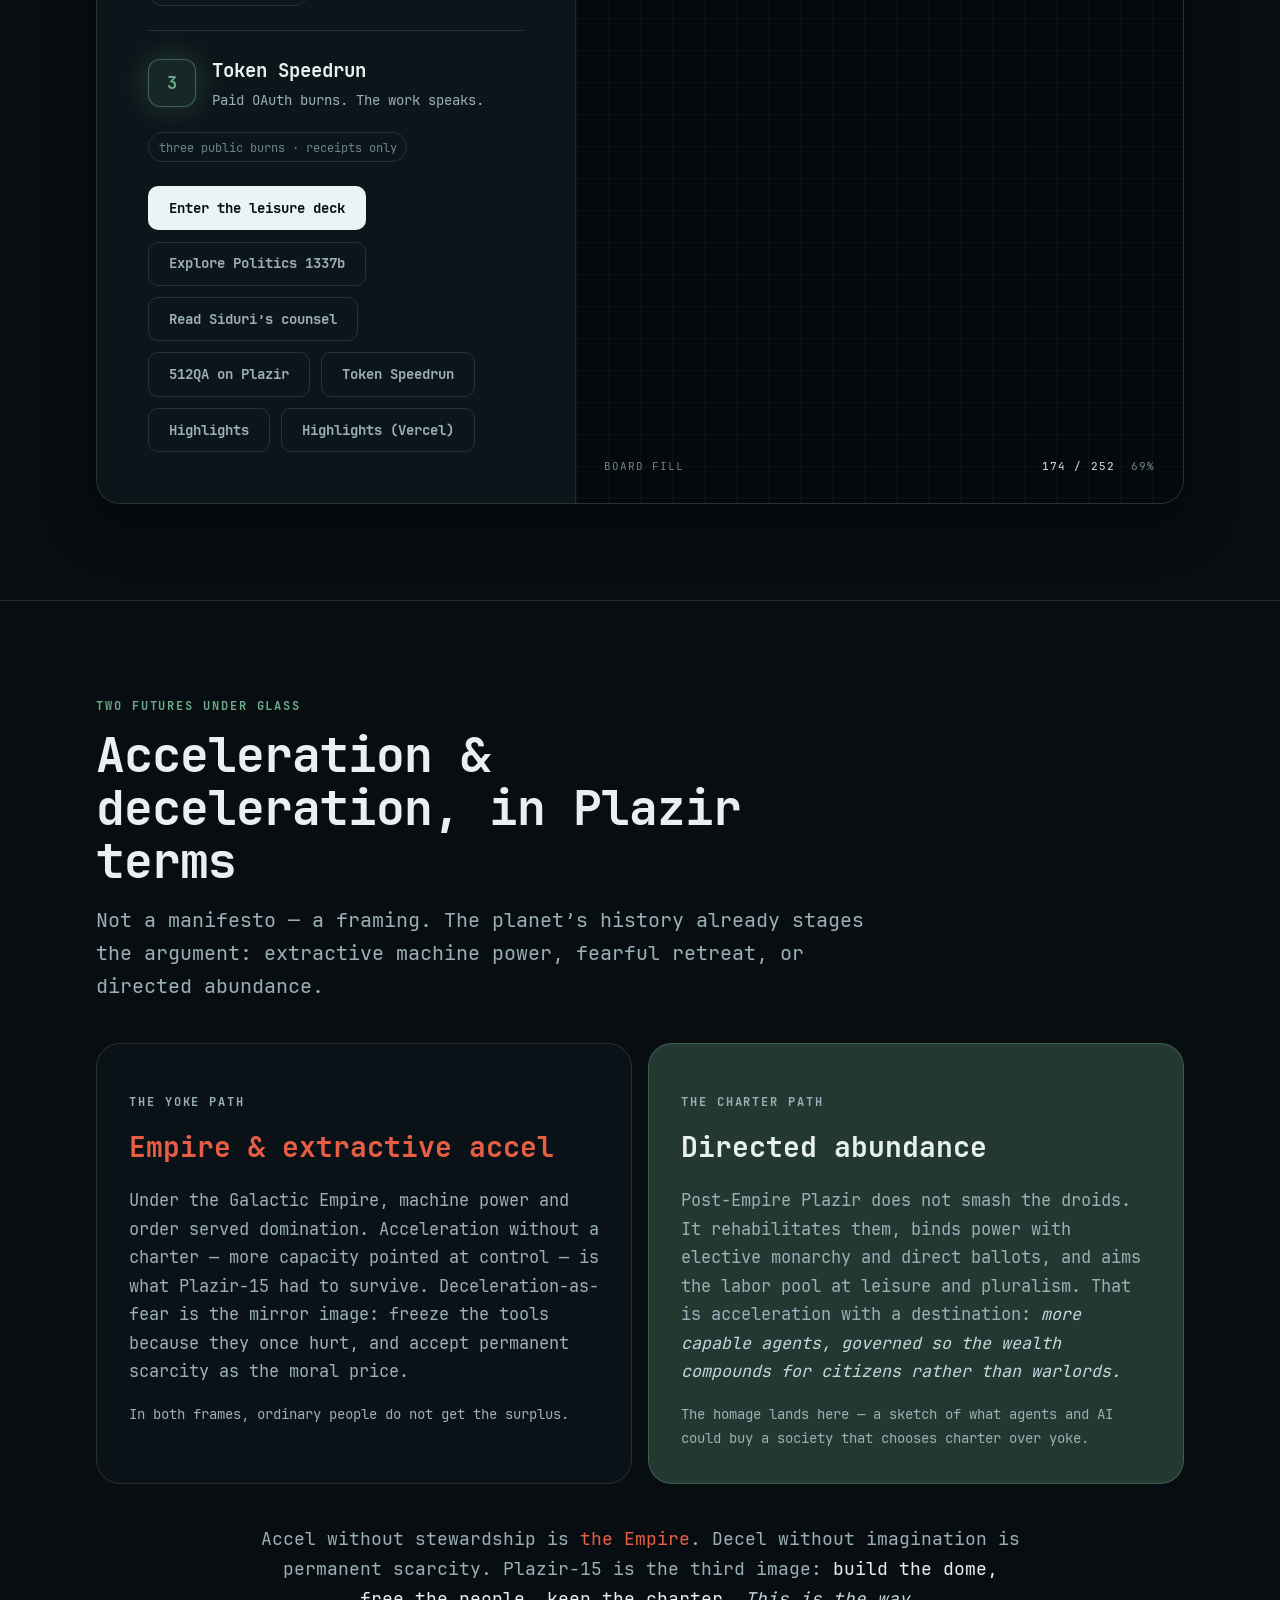
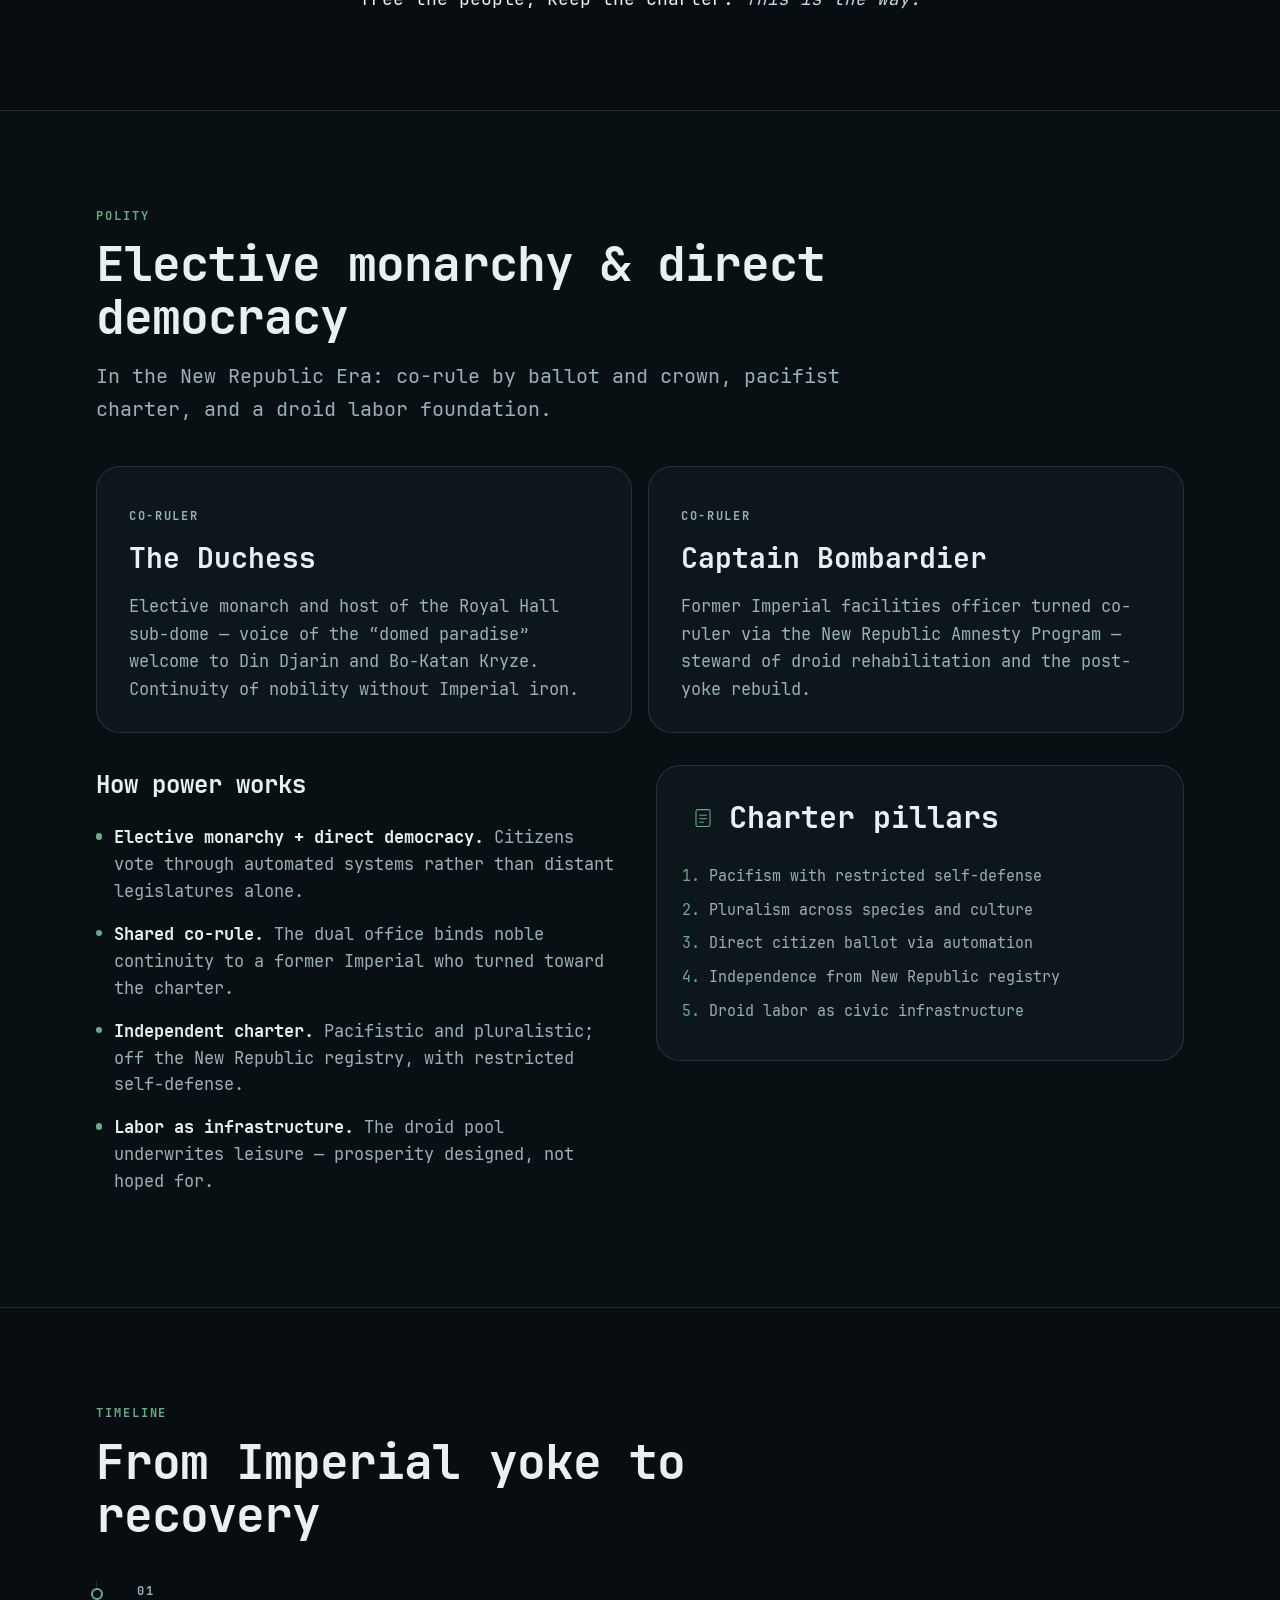
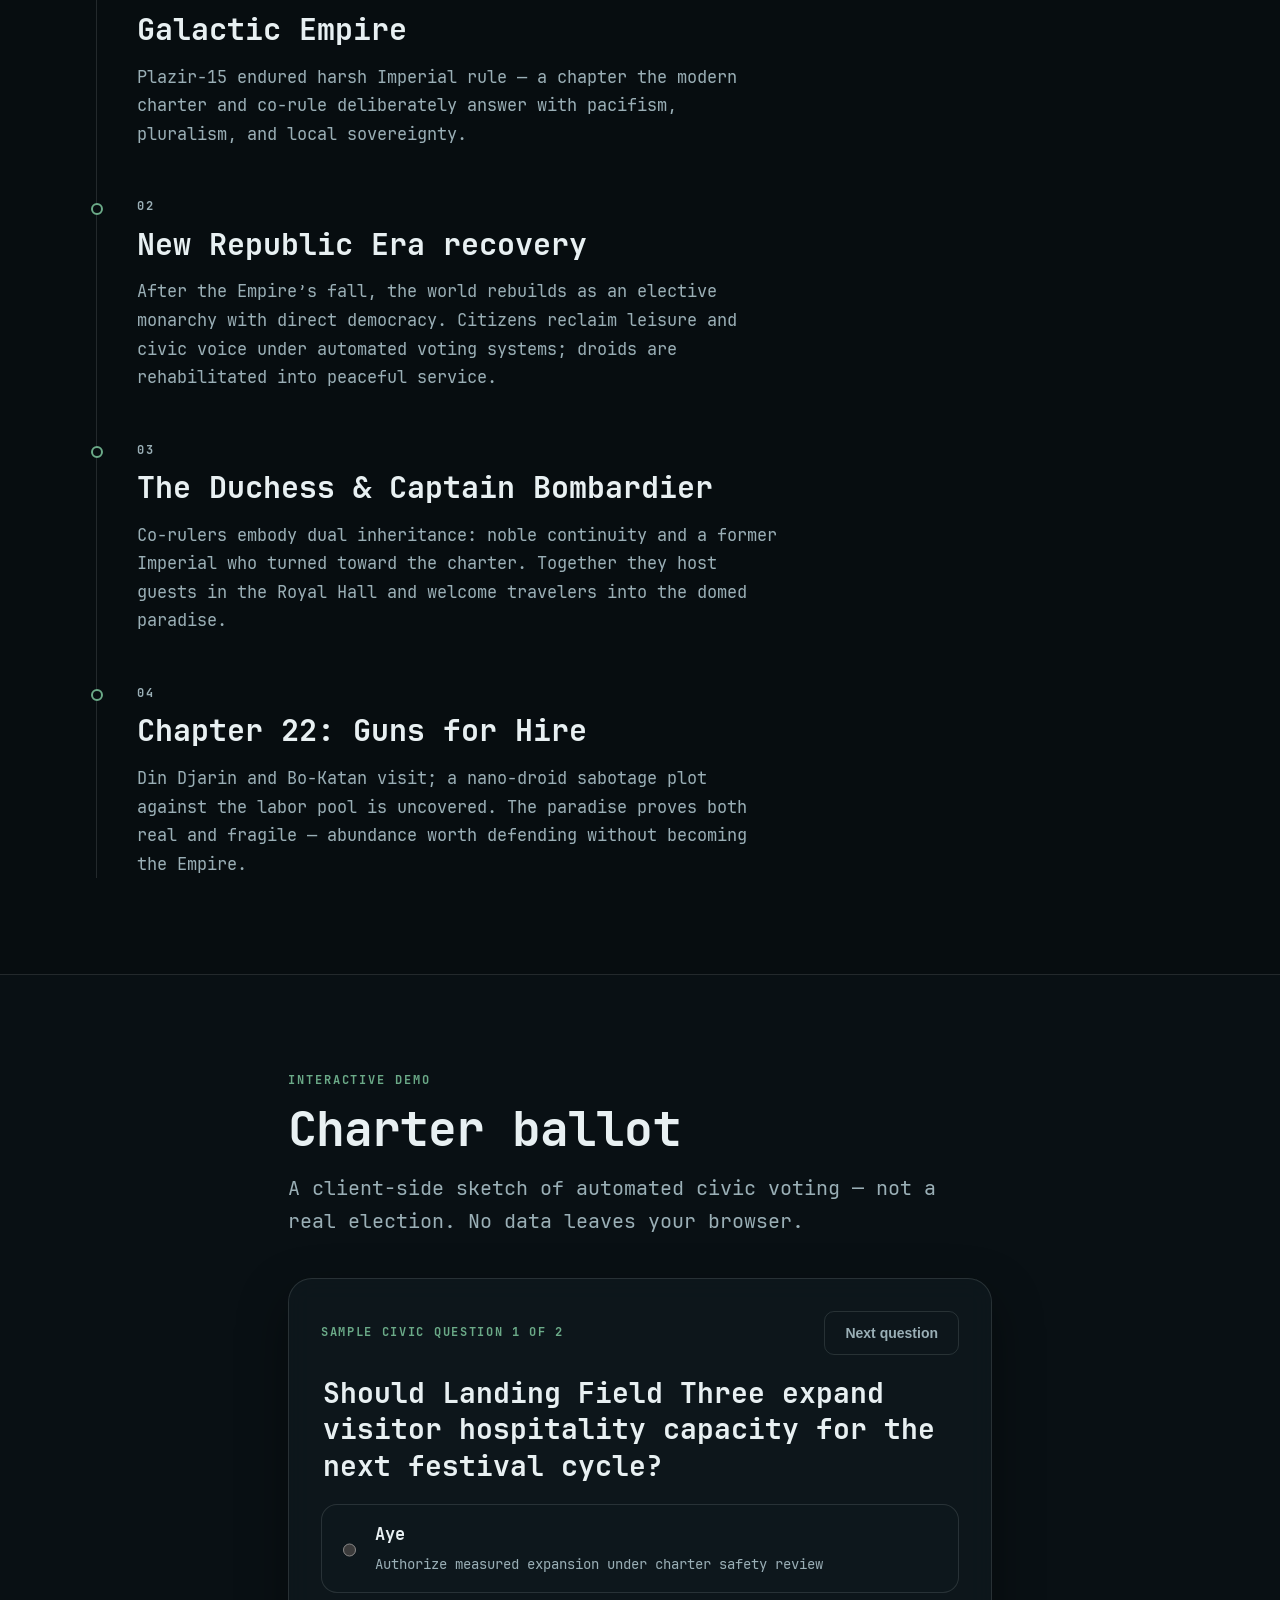
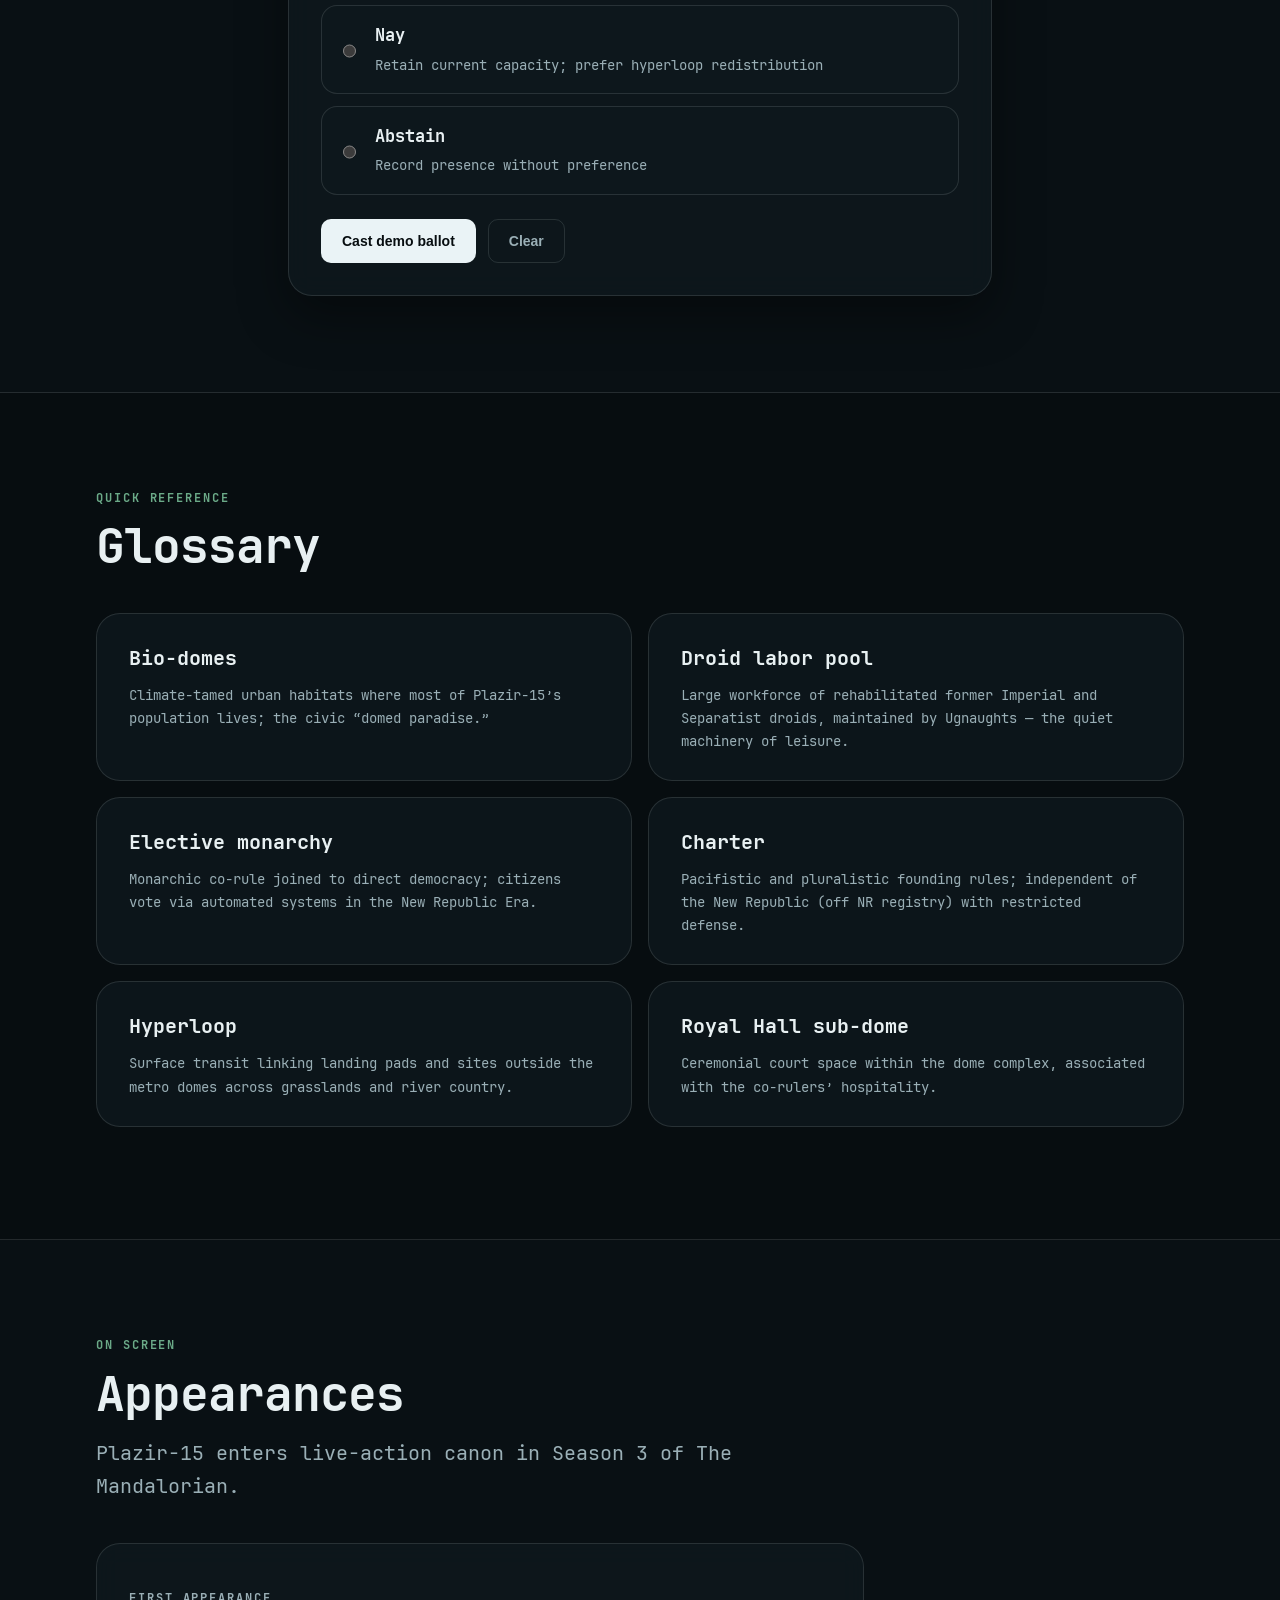
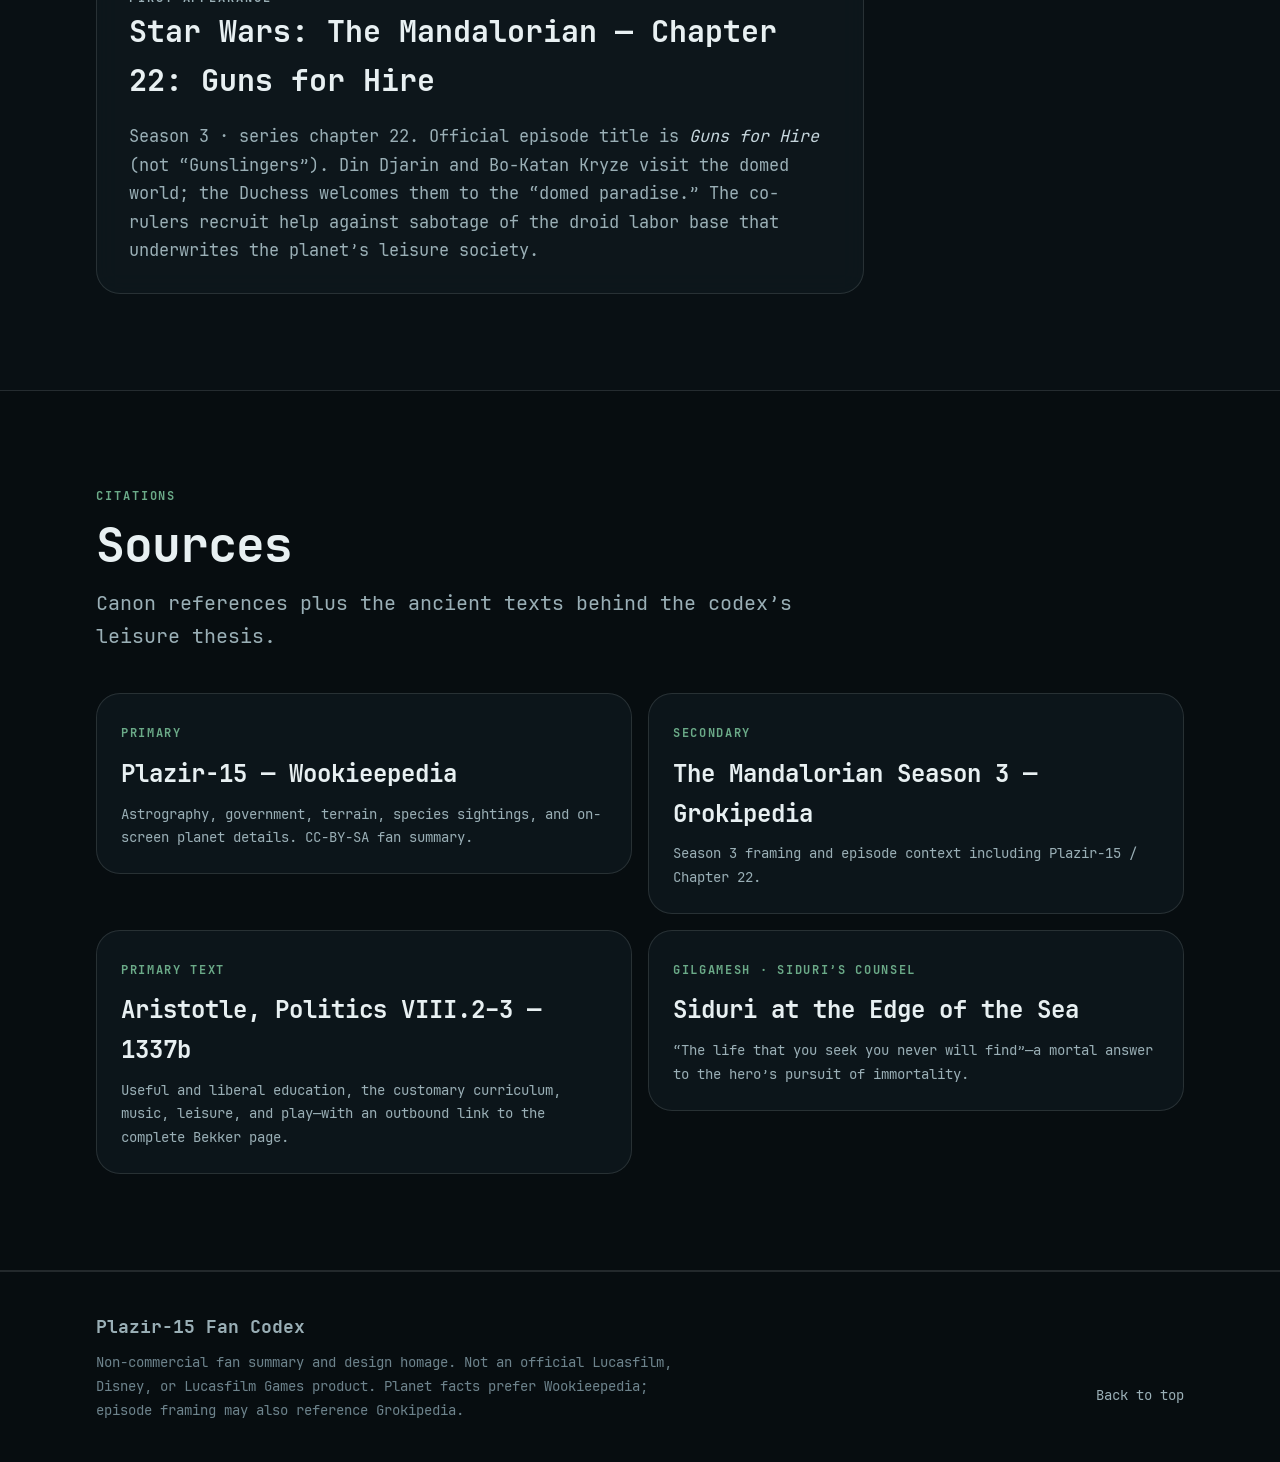
==== commit bd3f7d51: "Close out remaining P3 salvage fixes across meta, layout, and payload. Every subpage now ships a com" ====
--- a/index.html
+++ b/index.html
@@ -76,7 +76,7 @@
   <main id="main" tabindex="-1">
     <section class="hero" aria-labelledby="hero-title">
       <div class="hero-bg" aria-hidden="true">
-        <img src="images/hero-domes.jpg" alt="" width="1176" height="784" decoding="async" />
+        <img src="images/hero-domes.jpg" alt="" width="1168" height="784" decoding="async" />
       </div>
       <div class="section-max hero-grid">
         <div>
@@ -155,7 +155,7 @@
           <p class="lede">Metro civilization thrives inside bio-domes; the wild green belt beyond is linked by rail and pad — abundance without sprawl.</p>
         </header>
         <div class="feature-img">
-          <img src="images/interior-leisure.jpg" alt="Interior of a bio-dome city: chrome walkways, tropical plantings, and service droids under a glass canopy at golden hour." width="1176" height="784" loading="lazy" decoding="async" />
+          <img src="images/interior-leisure.jpg" alt="Interior of a bio-dome city: chrome walkways, tropical plantings, and service droids under a glass canopy at golden hour." width="1168" height="784" loading="lazy" decoding="async" />
         </div>
         <div class="card-grid">
           <article class="card glass">
--- a/styles.css
+++ b/styles.css
@@ -246,6 +246,13 @@
   }
 }
 
+@media (min-width: 1024px) and (max-width: 1279px) {
+  .site-nav a {
+    padding: 0.5rem 0.45rem;
+    font-size: 0.8125rem;
+  }
+}
+
 .nav-toggle {
   display: inline-flex;
   width: 2.75rem;
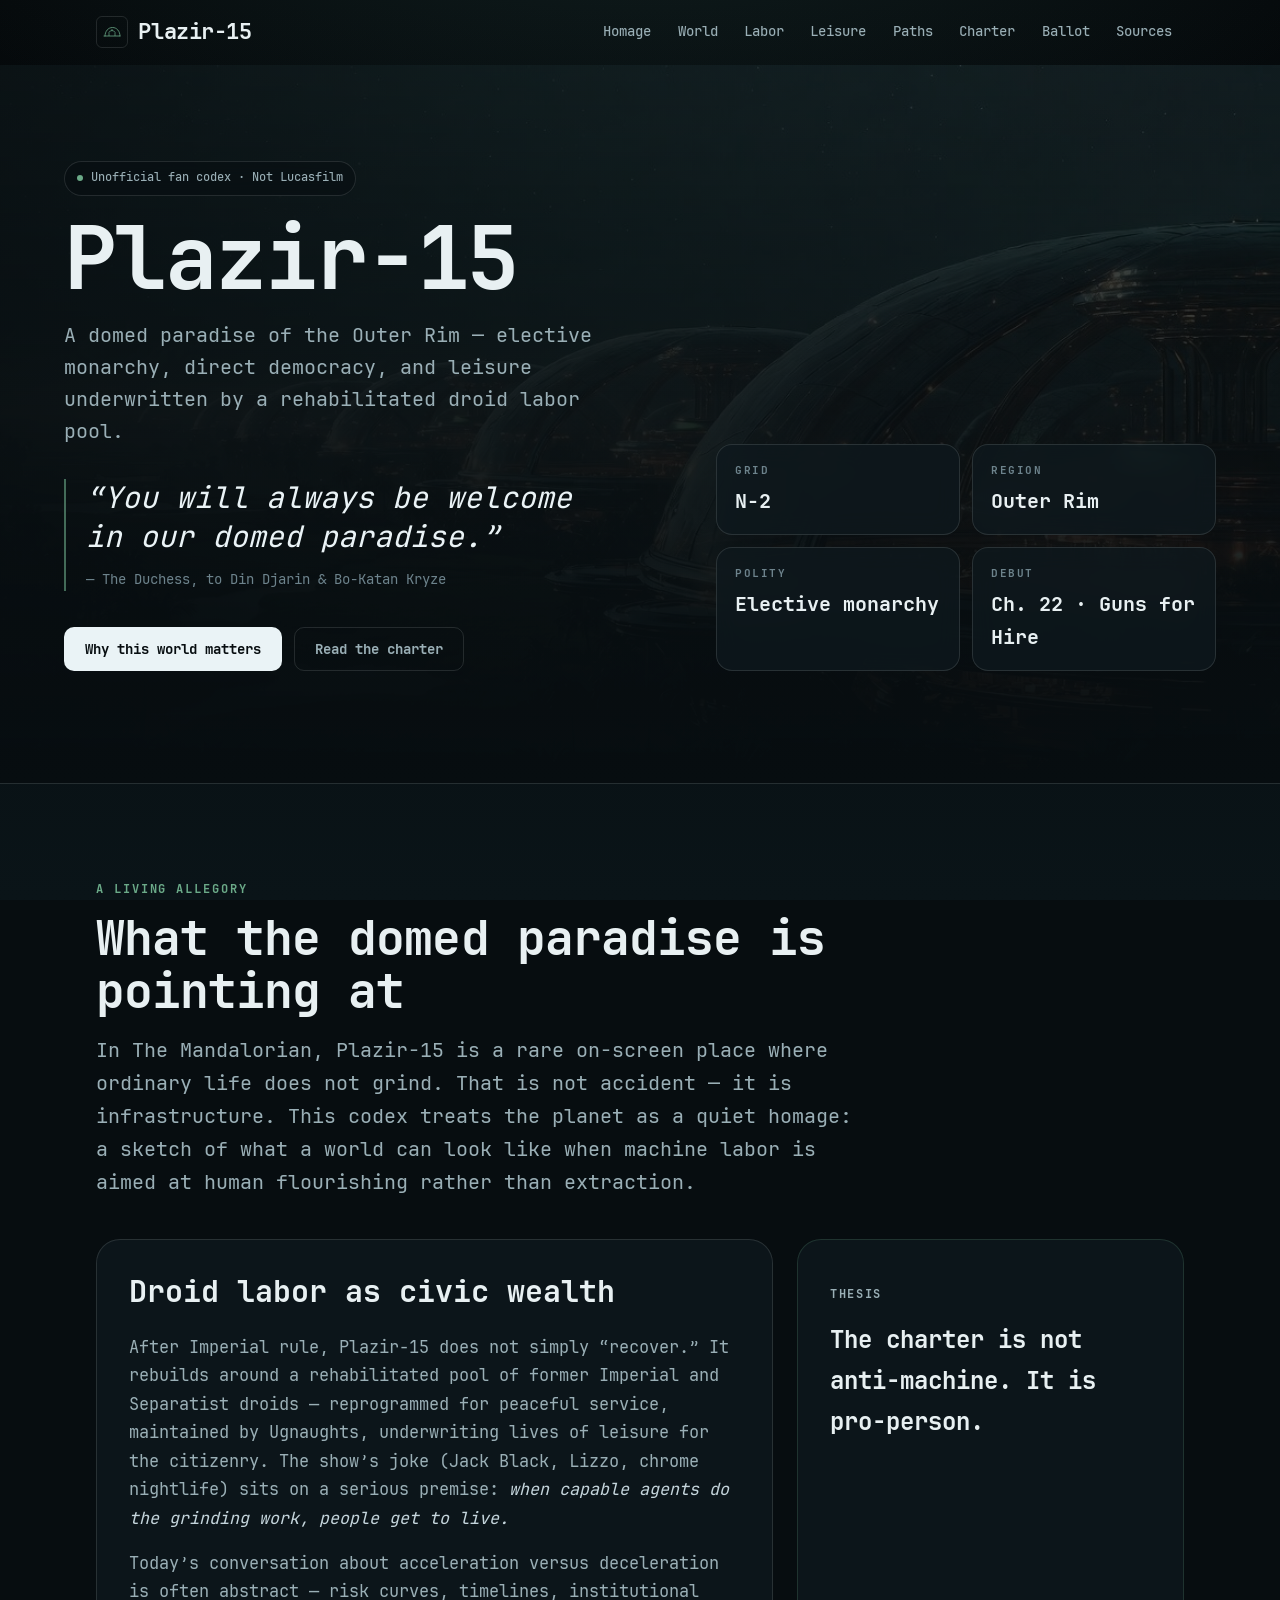
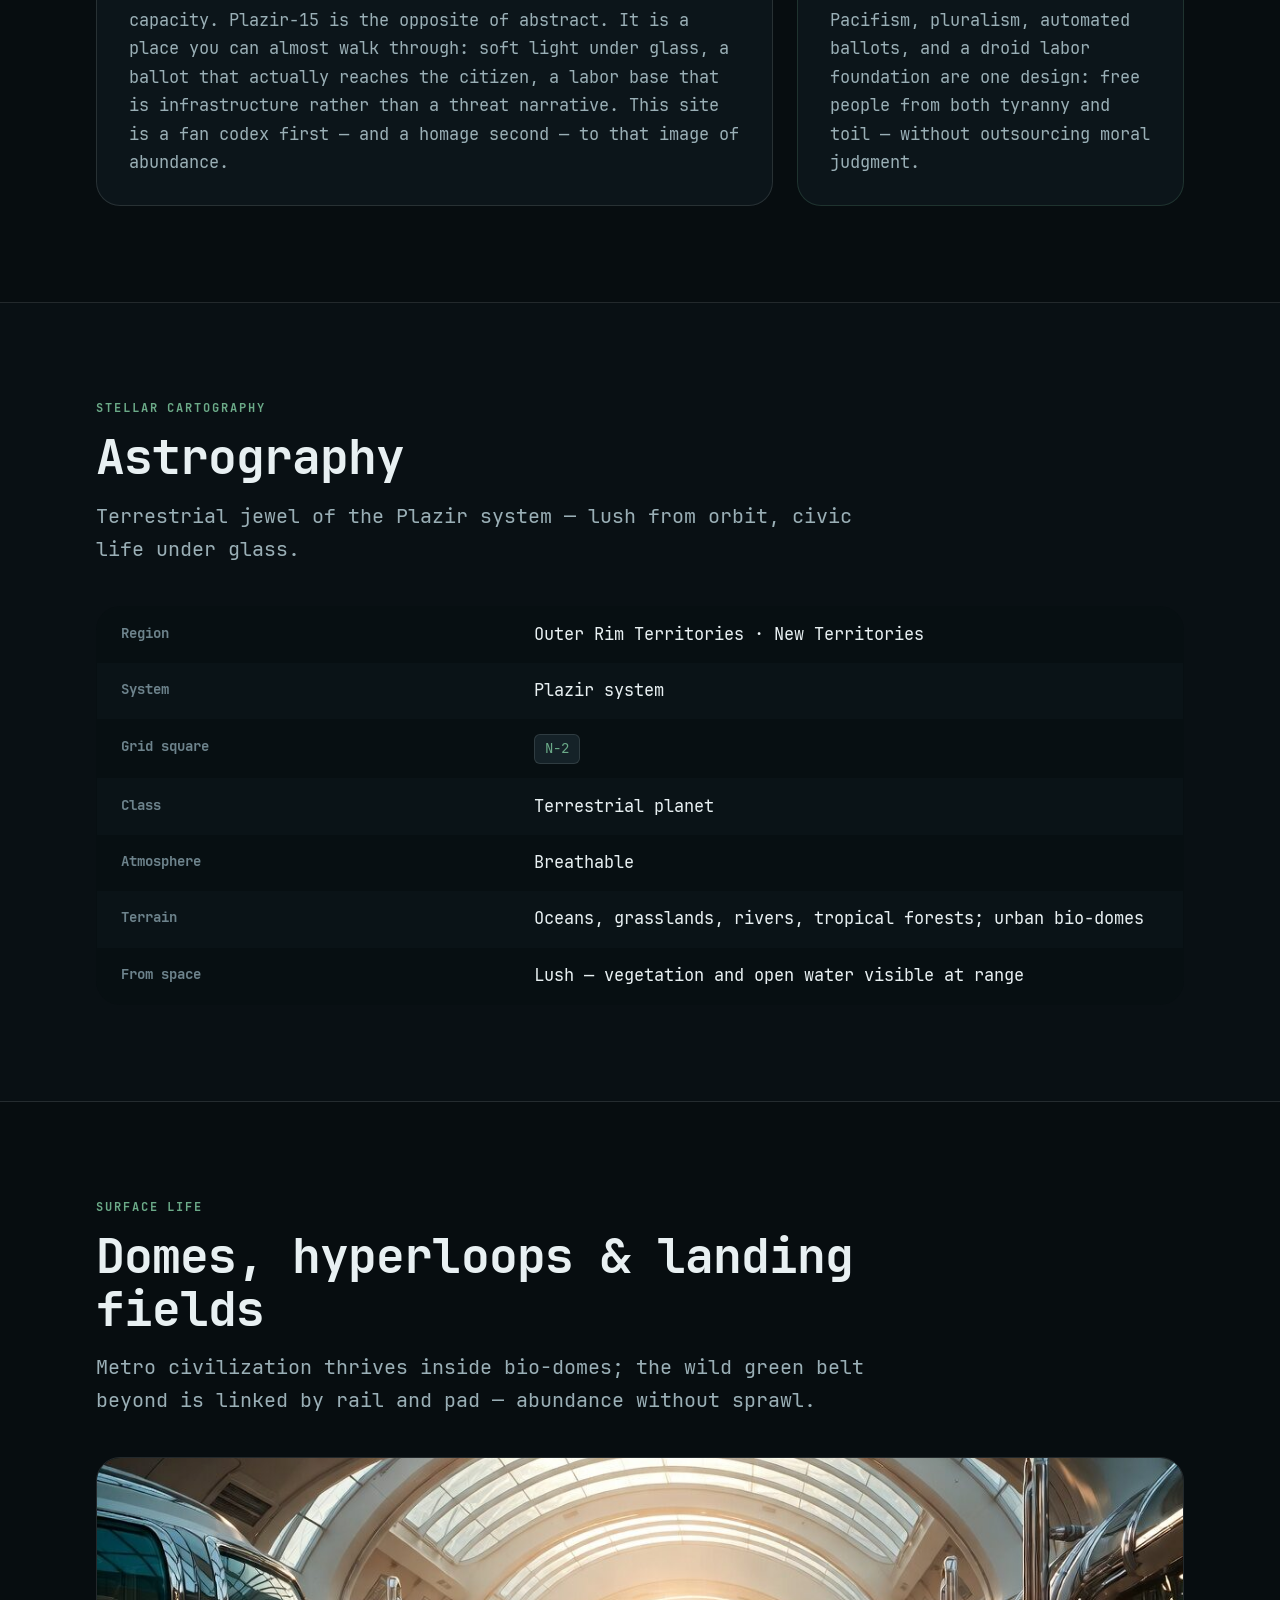
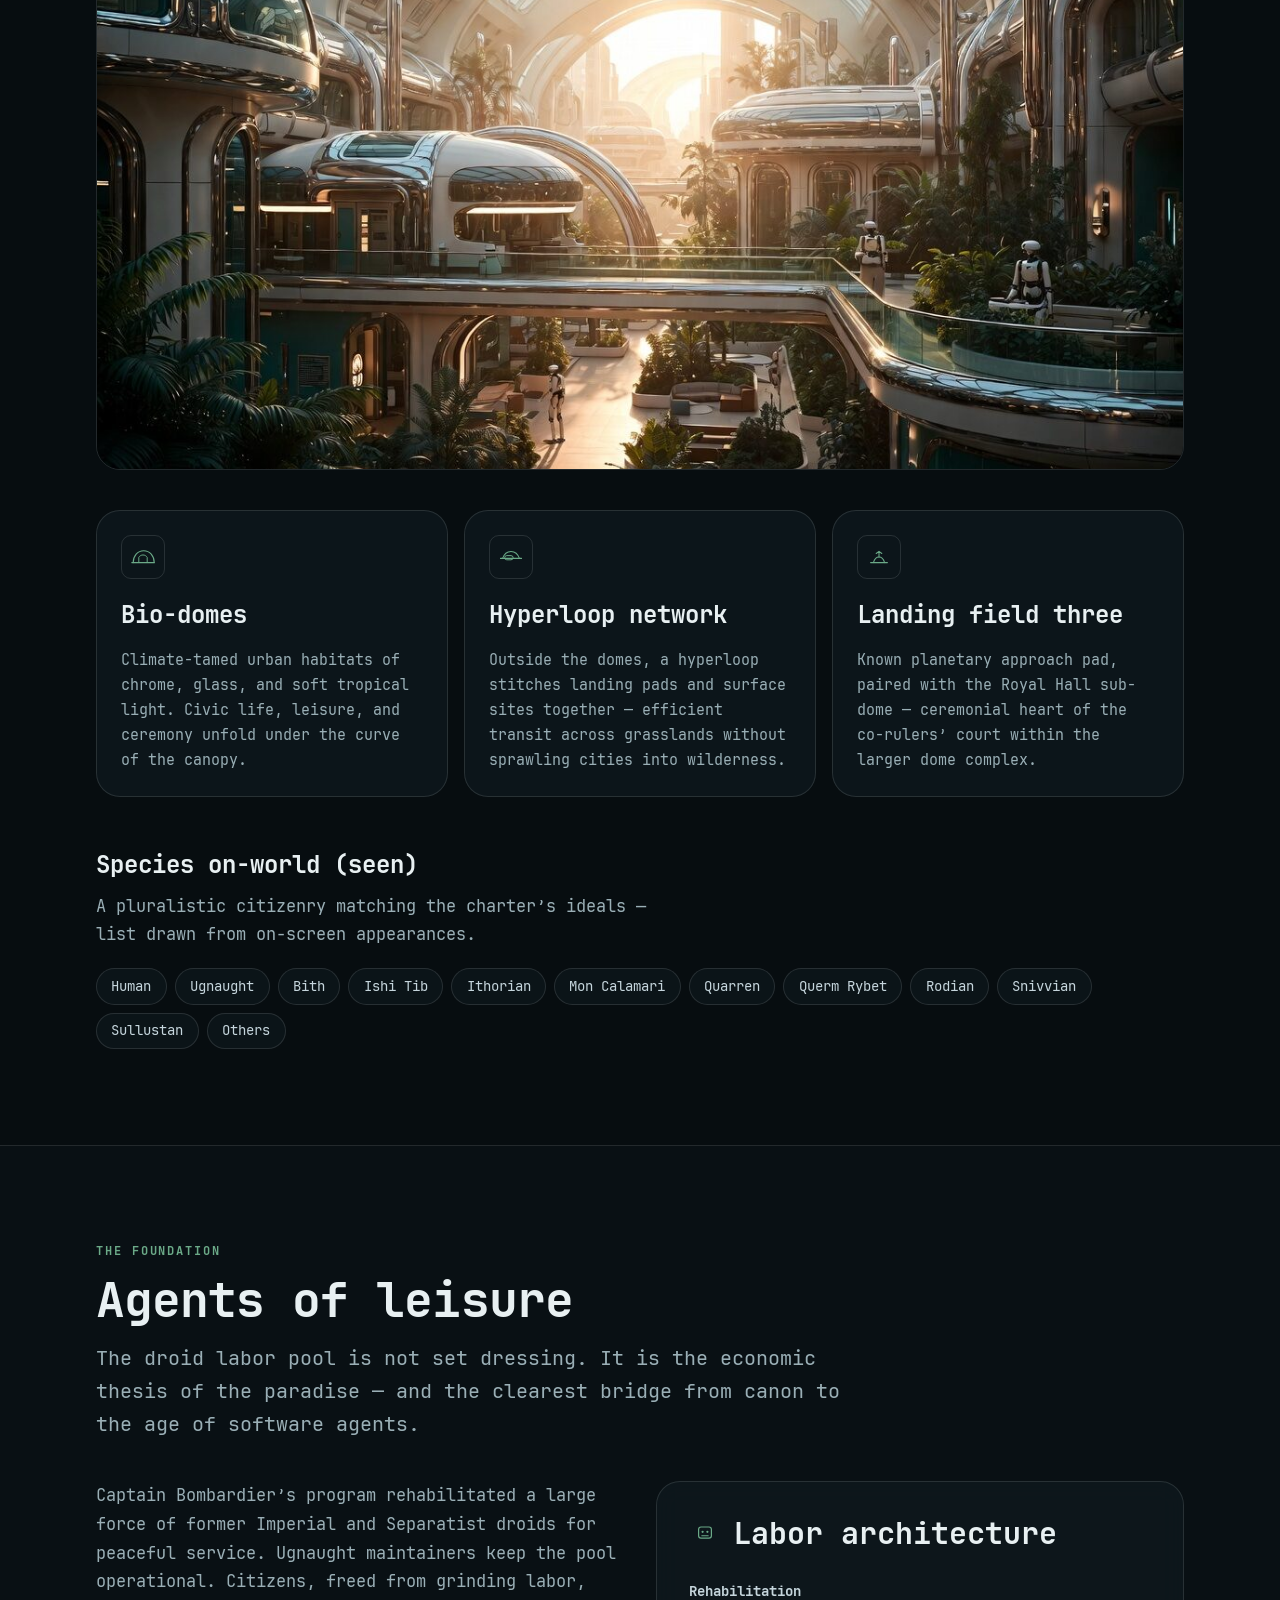
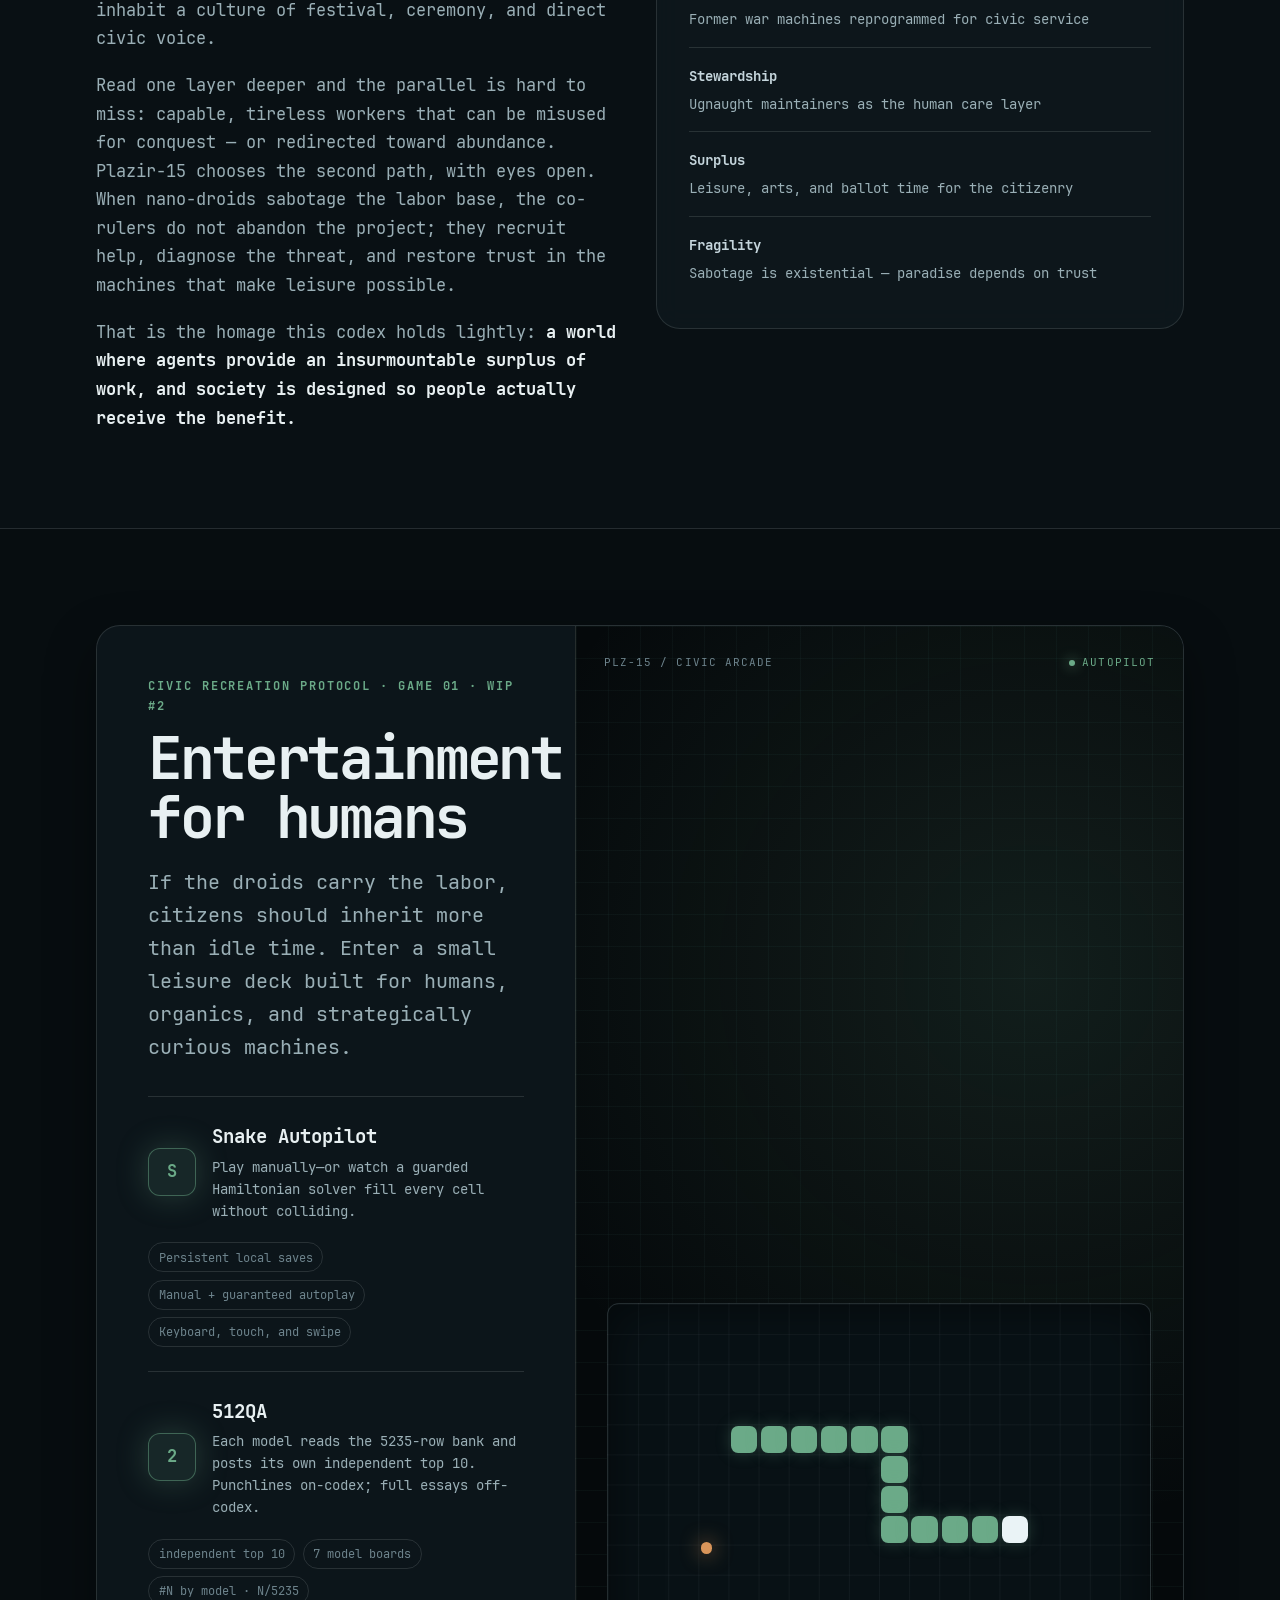
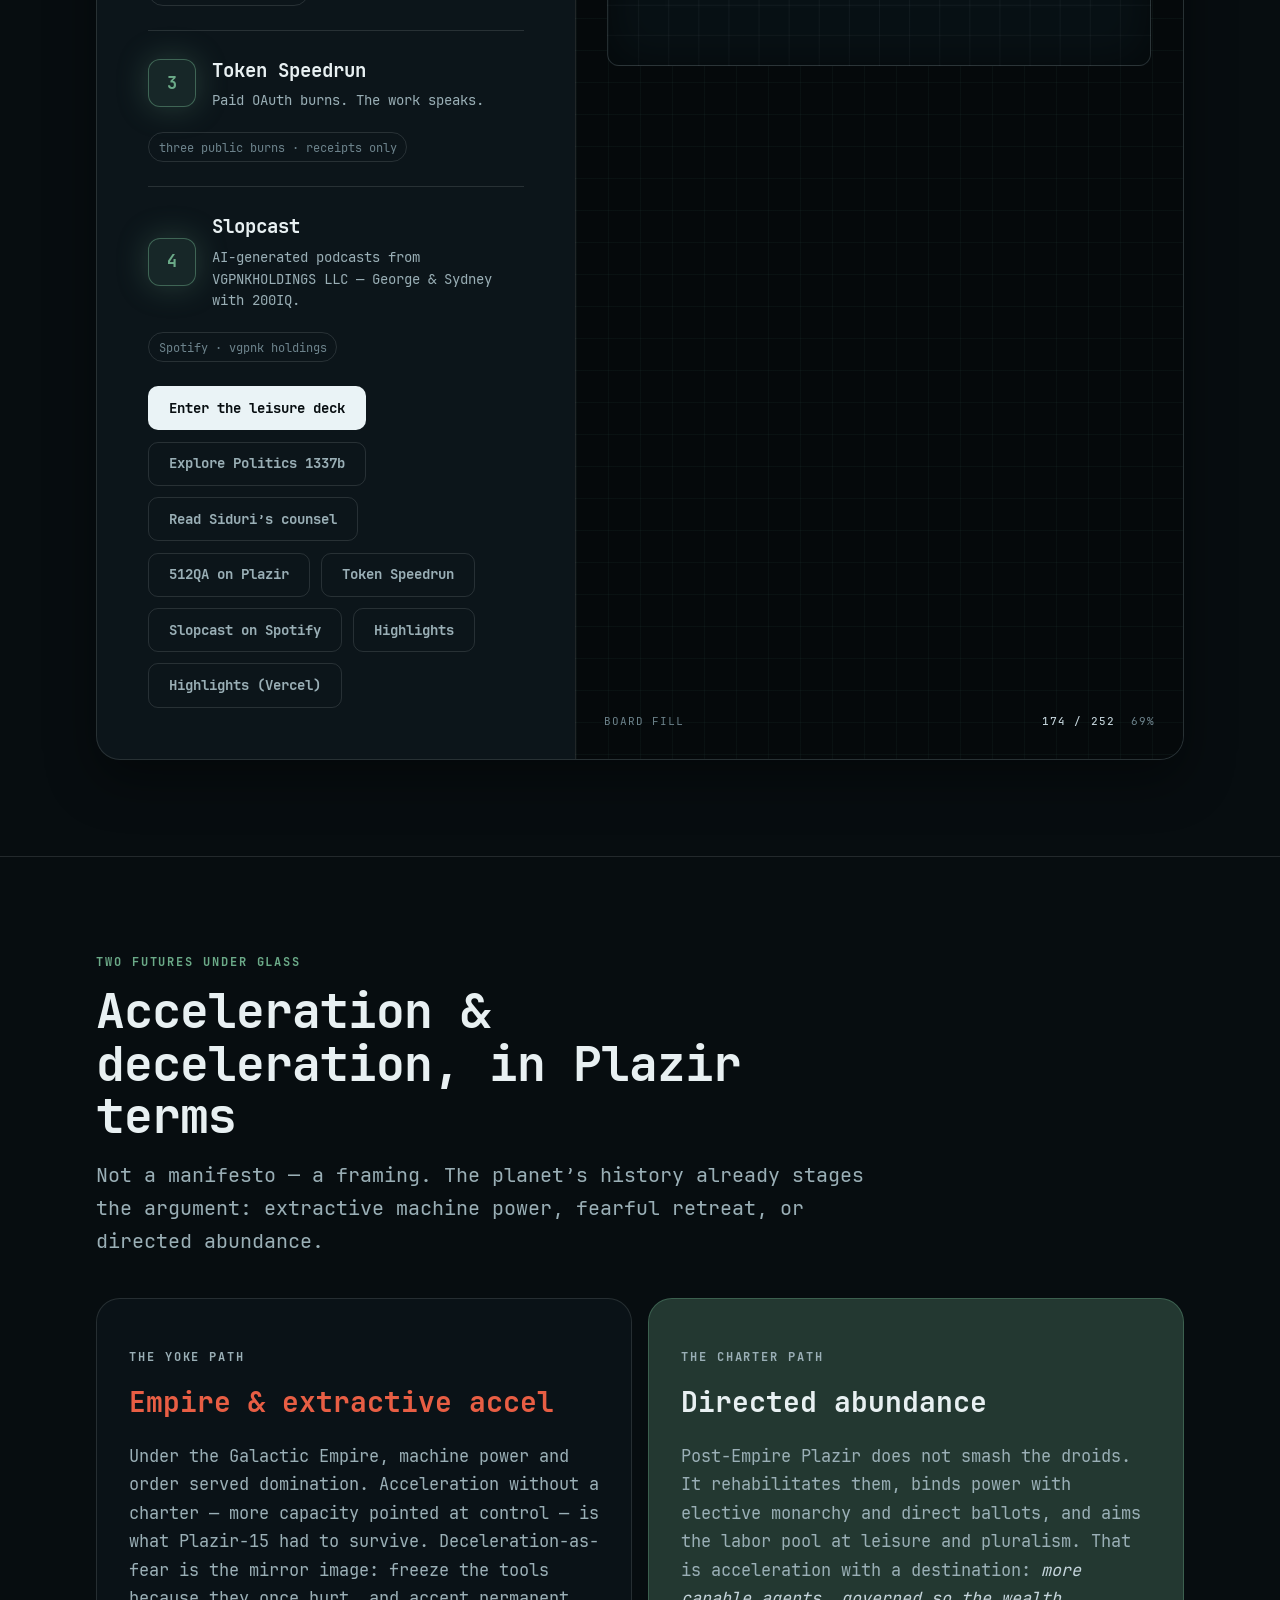
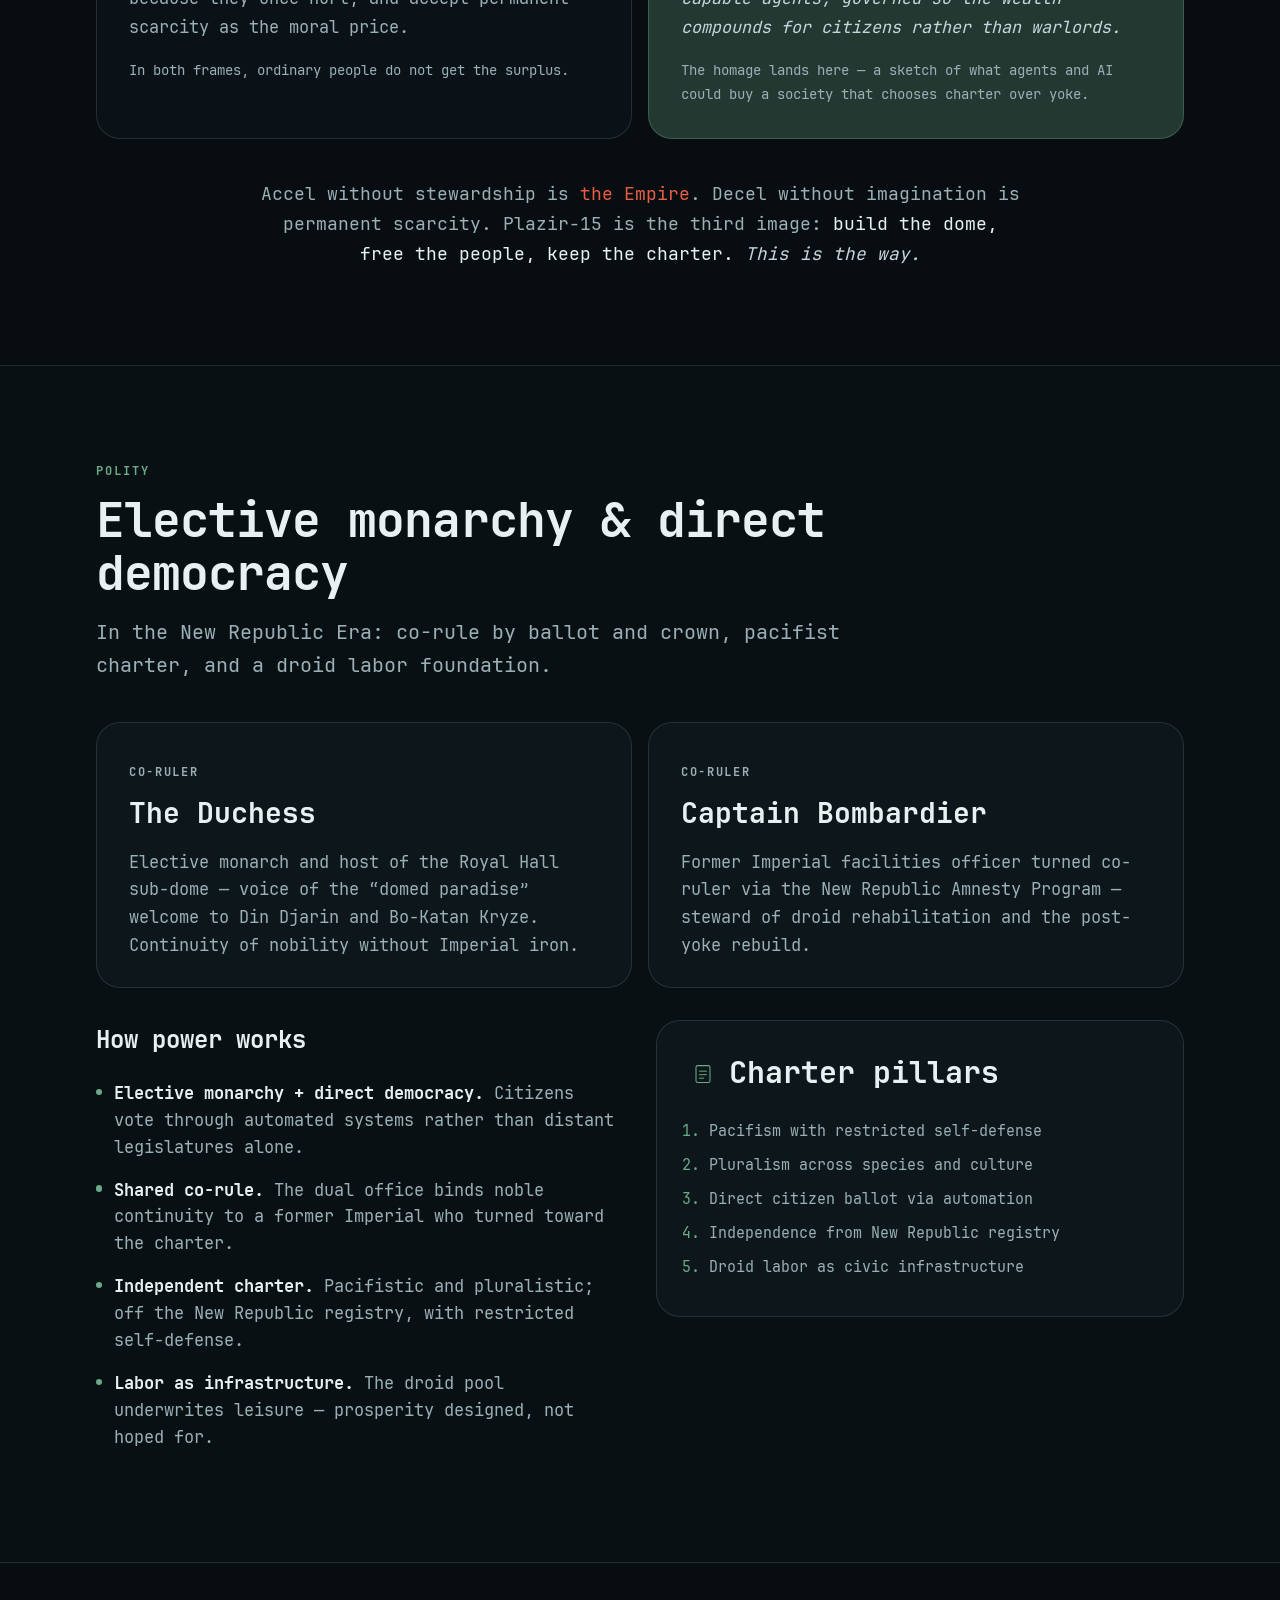
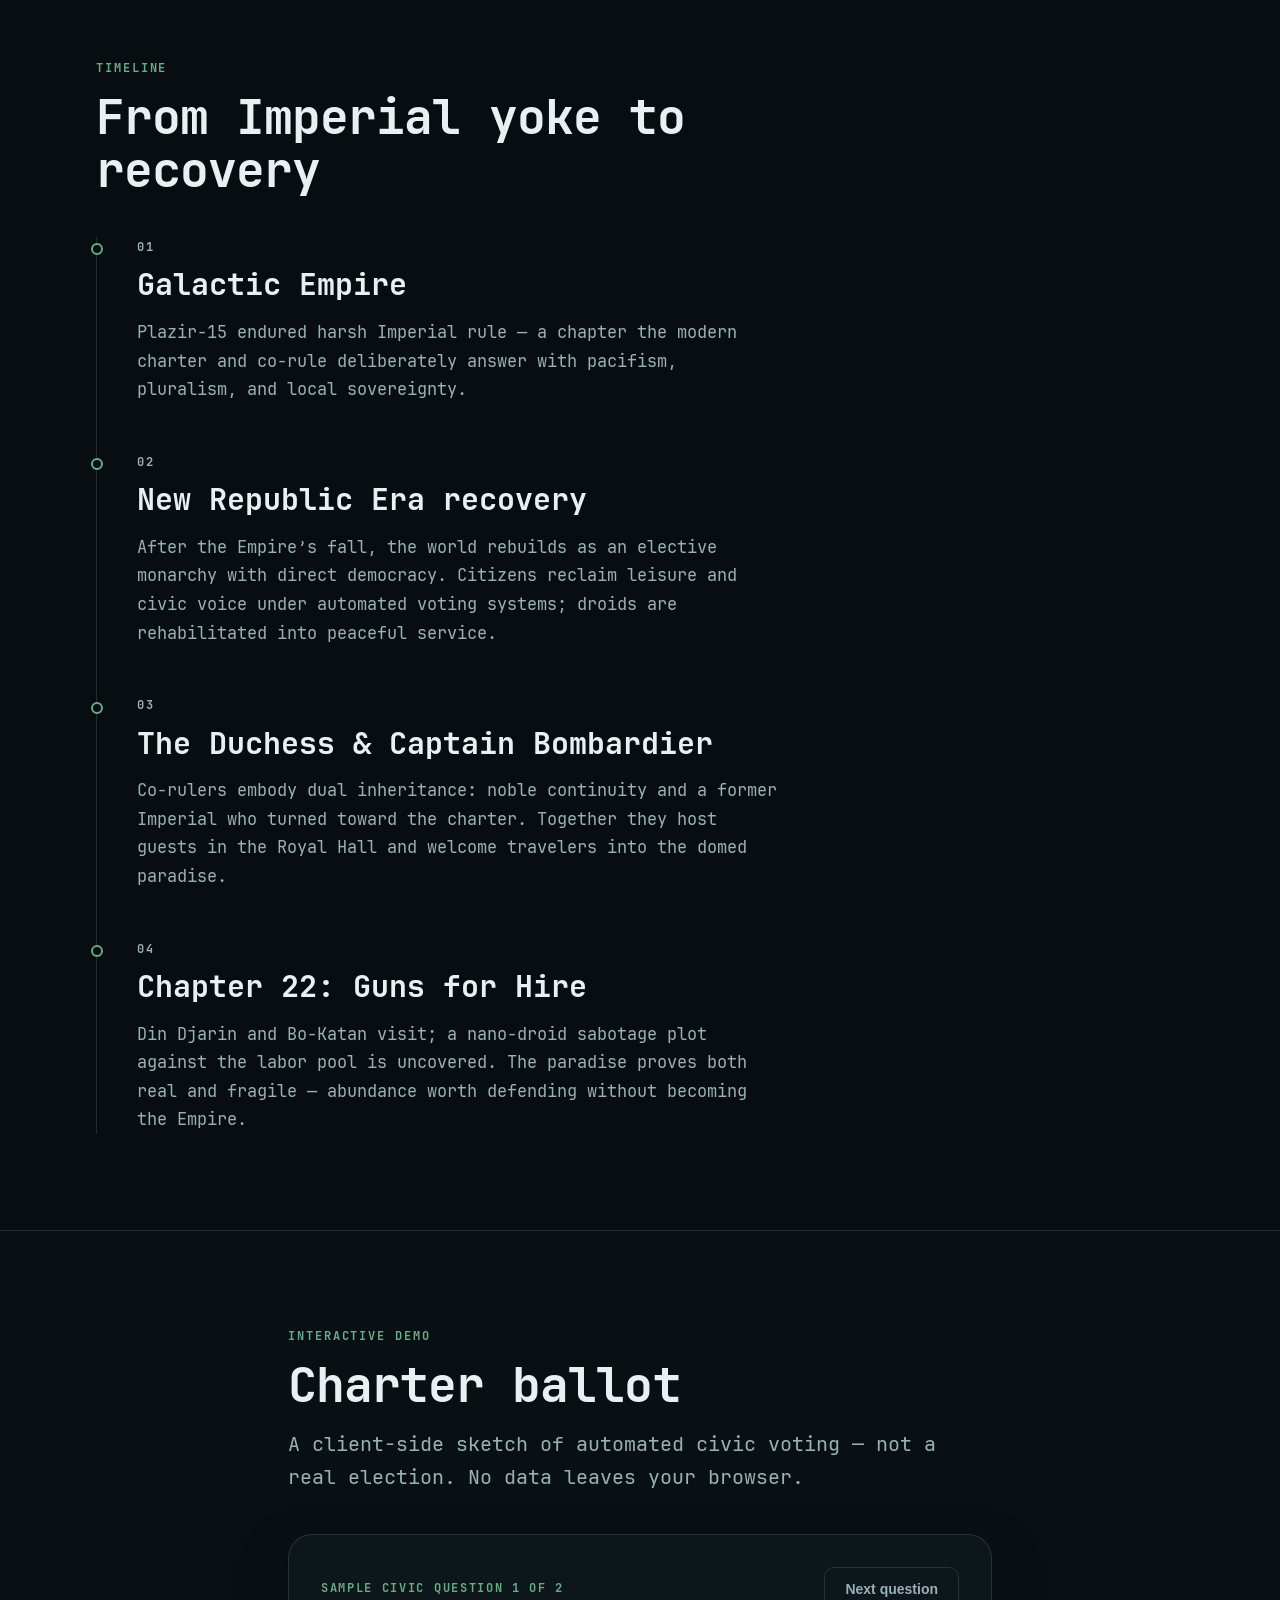
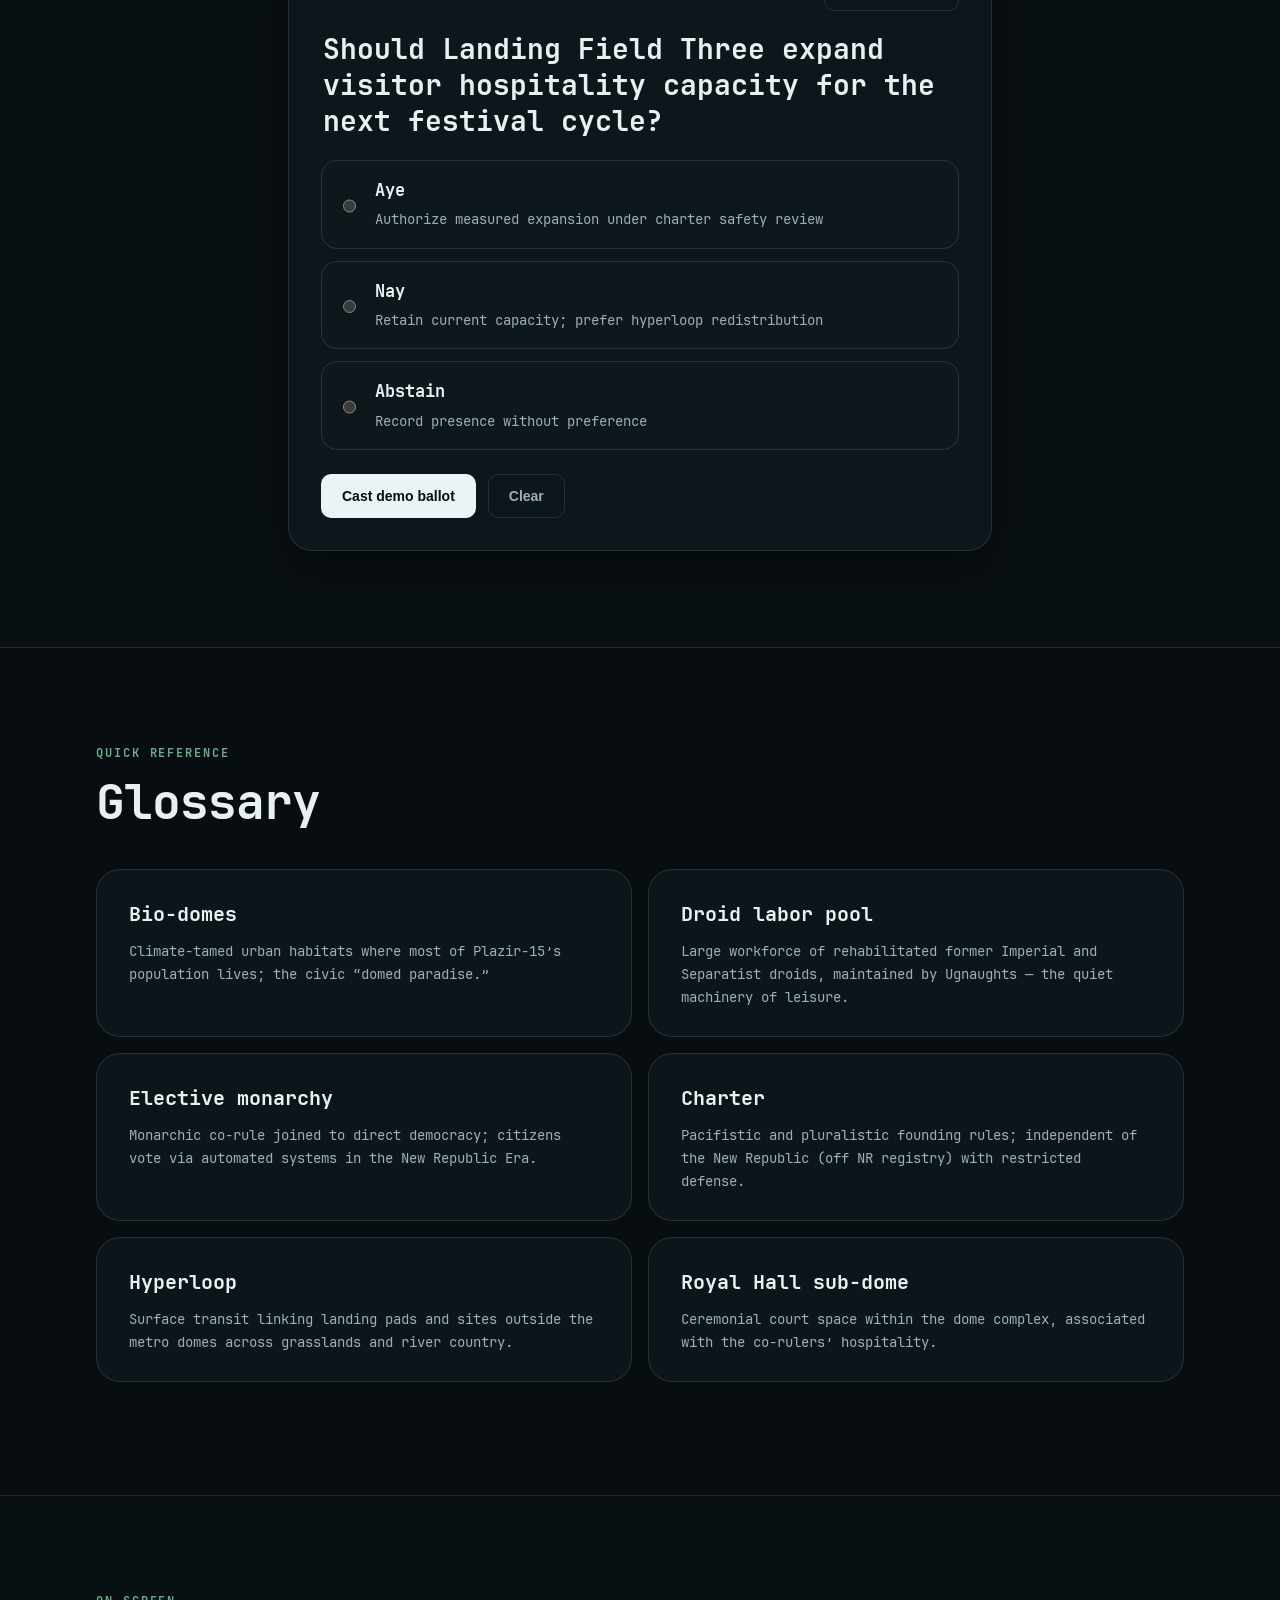
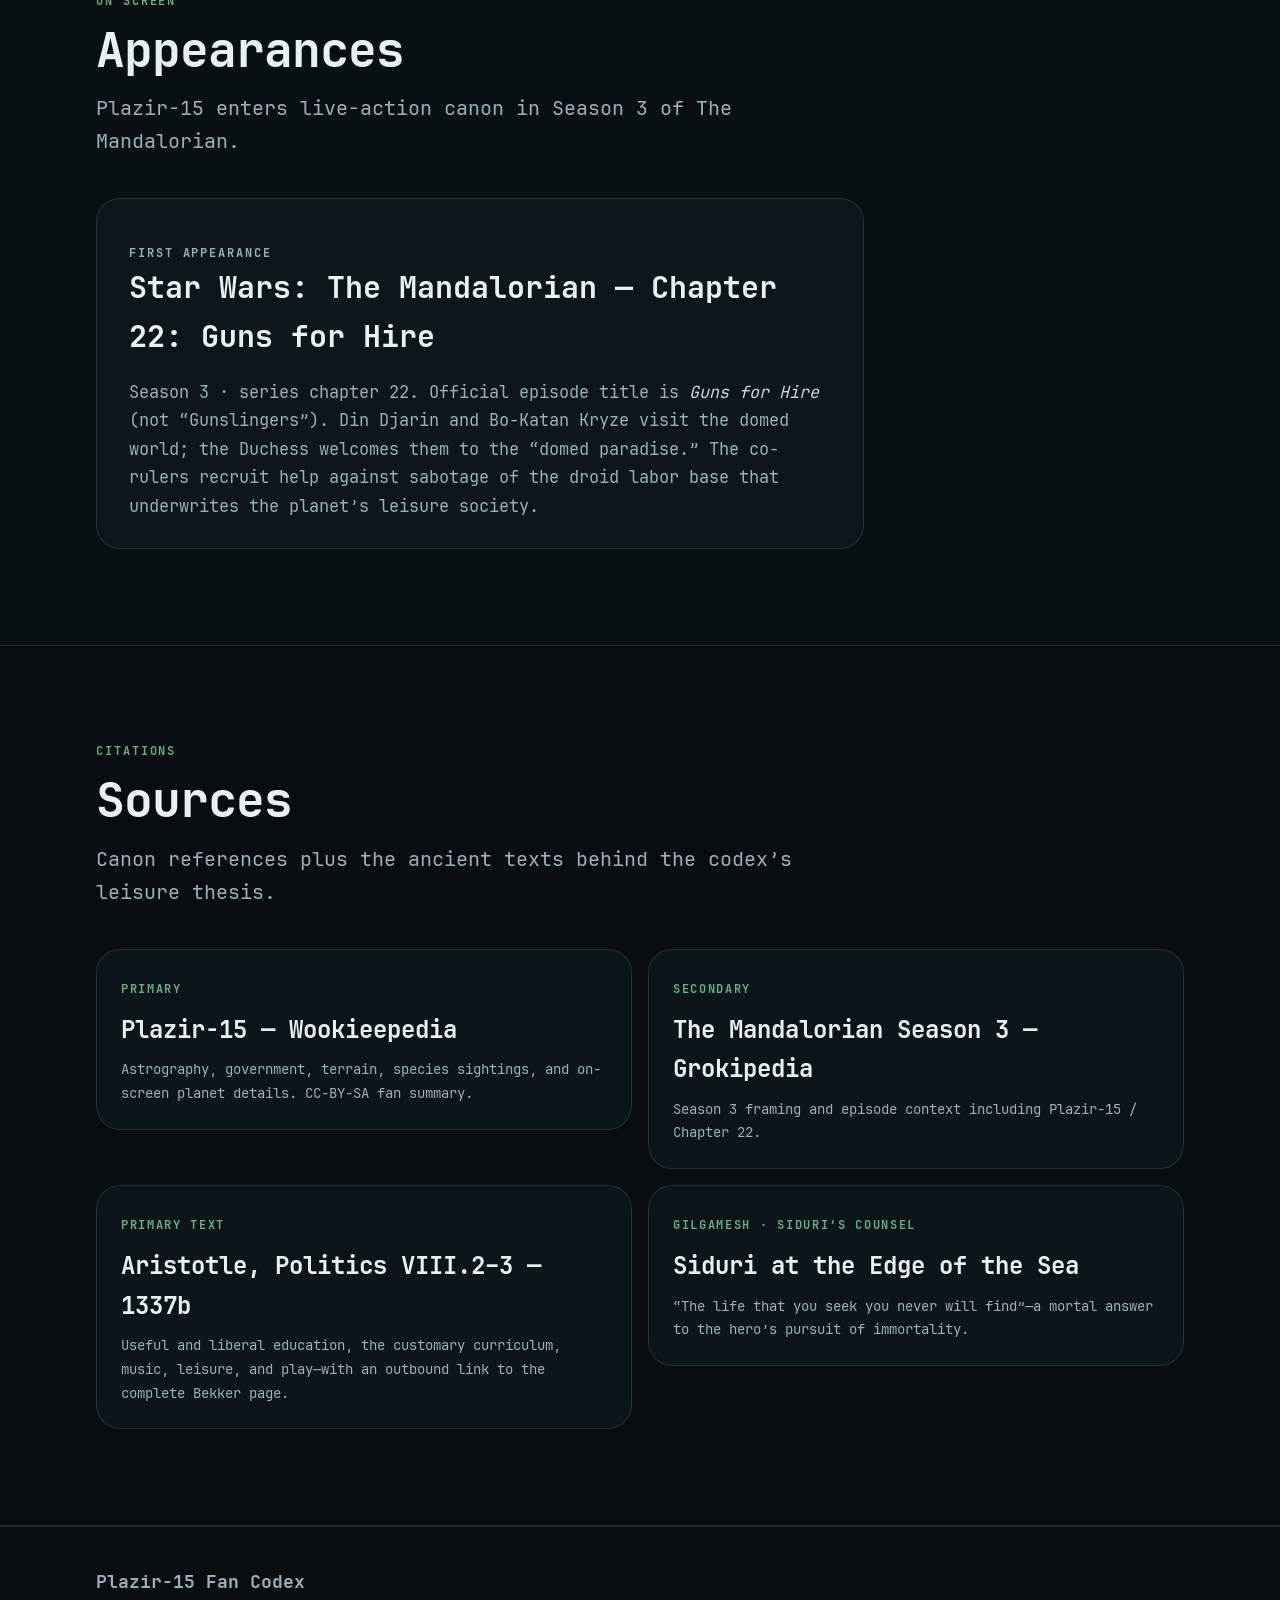
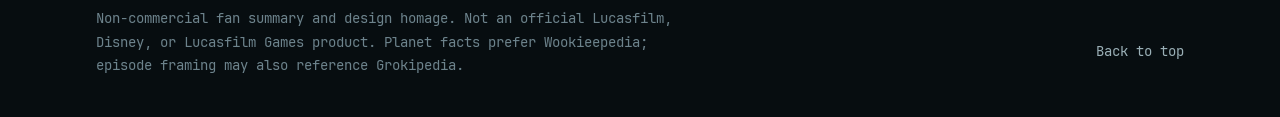
==== commit 4b7fa4fd: "Add Slopcast as leisure deck entry 4. Link the VGPNKHOLDINGS LLC AI podcast show on Spotify from Ent" ====
--- a/index.html
+++ b/index.html
@@ -260,12 +260,23 @@
             <ul class="leisure-specs" aria-label="Token Speedrun">
               <li>three public burns · receipts only</li>
             </ul>
+            <div class="leisure-title-row">
+              <span class="leisure-game-mark" aria-hidden="true">4</span>
+              <div>
+                <h3>Slopcast</h3>
+                <p>AI-generated podcasts from VGPNKHOLDINGS LLC — George &amp; Sydney with 200IQ.</p>
+              </div>
+            </div>
+            <ul class="leisure-specs" aria-label="Slopcast">
+              <li>Spotify · vgpnk holdings</li>
+            </ul>
             <div class="leisure-links">
               <a class="btn btn-primary" href="snake/">Enter the leisure deck</a>
               <a class="btn btn-ghost" href="1337b/">Explore Politics 1337b</a>
               <a class="btn btn-ghost" href="siduri/">Read Siduri’s counsel</a>
               <a class="btn btn-ghost" href="512qa/">512QA on Plazir</a>
               <a class="btn btn-ghost" href="https://ds4cc.com/speedrun/" rel="noopener">Token Speedrun</a>
+              <a class="btn btn-ghost" href="https://open.spotify.com/show/5AftGupUTbPW4Vxy9iXZPS" rel="noopener">Slopcast on Spotify</a>
               <a class="btn btn-ghost" href="https://veigapunk.github.io/xbrd-spark/highlights.html">Highlights</a>
               <a class="btn btn-ghost" href="https://xbrd-spark-512qa.vercel.app/highlights">Highlights (Vercel)</a>
             </div>
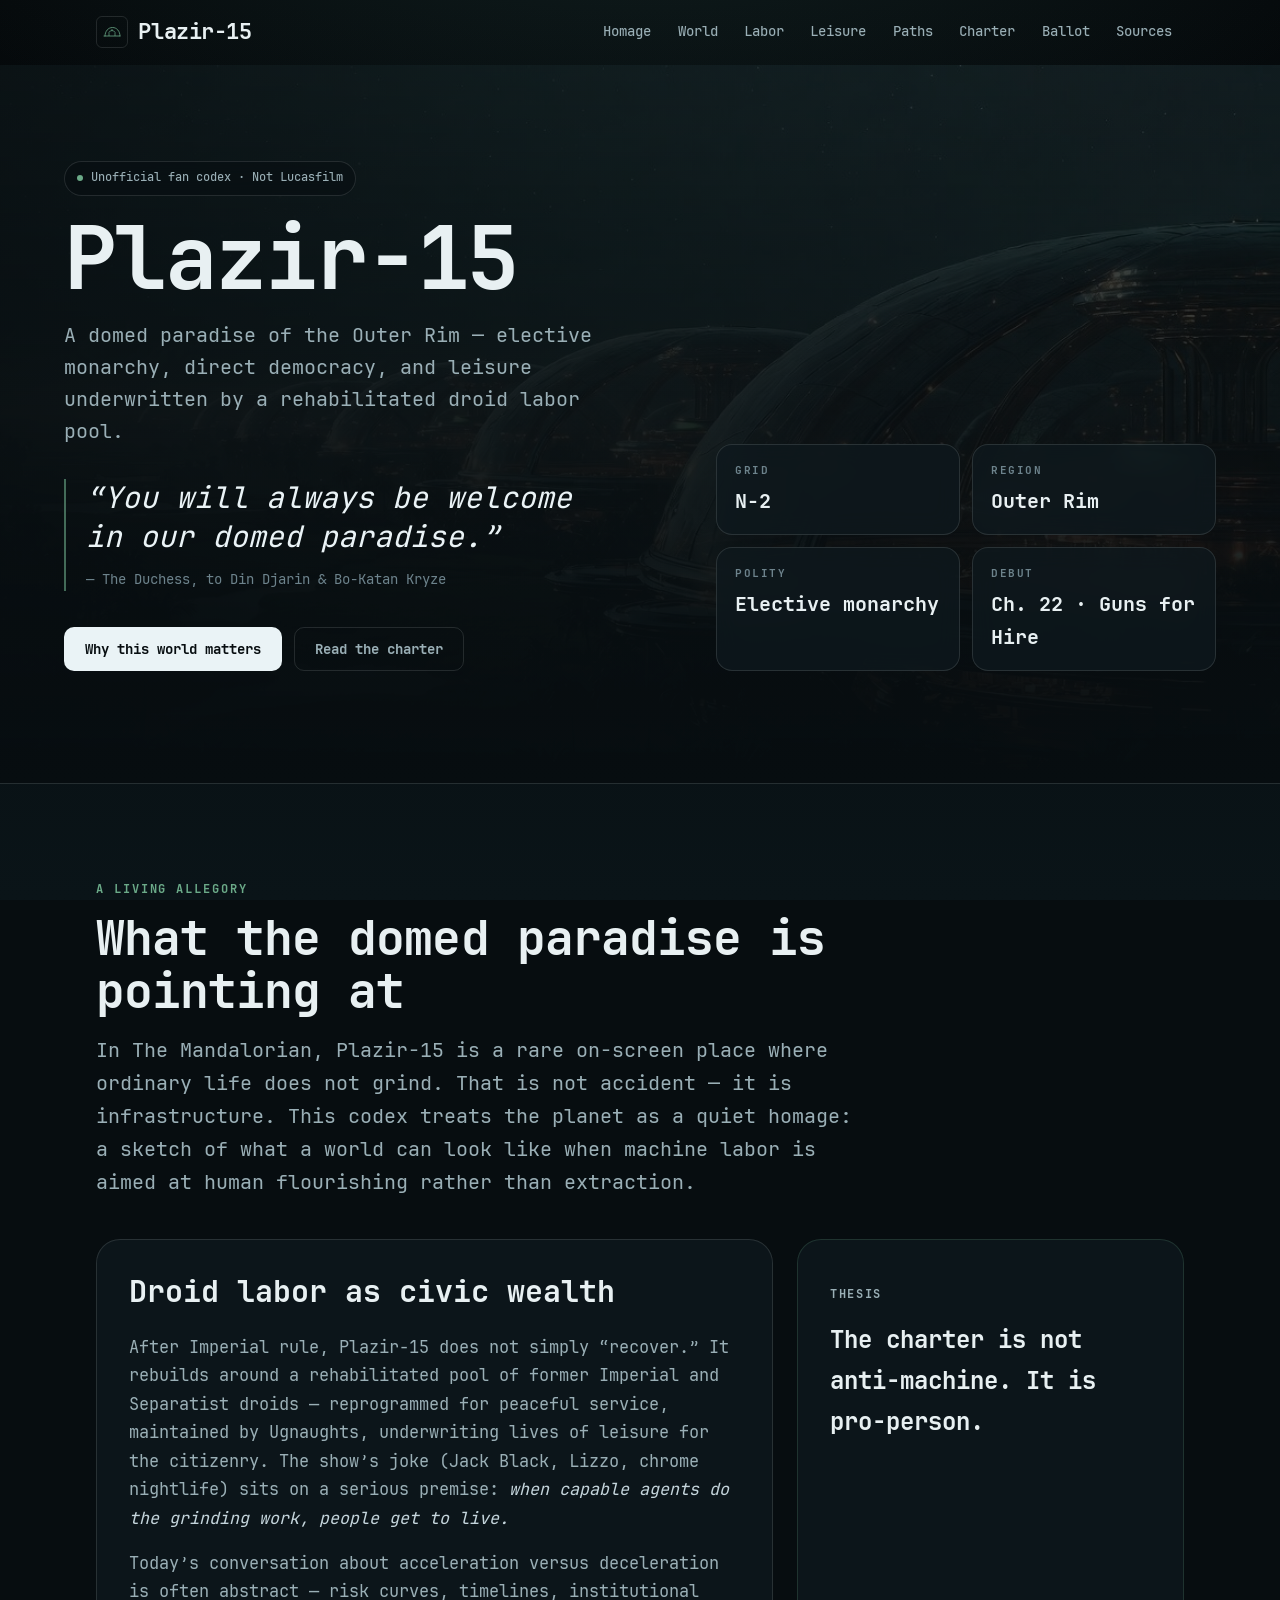
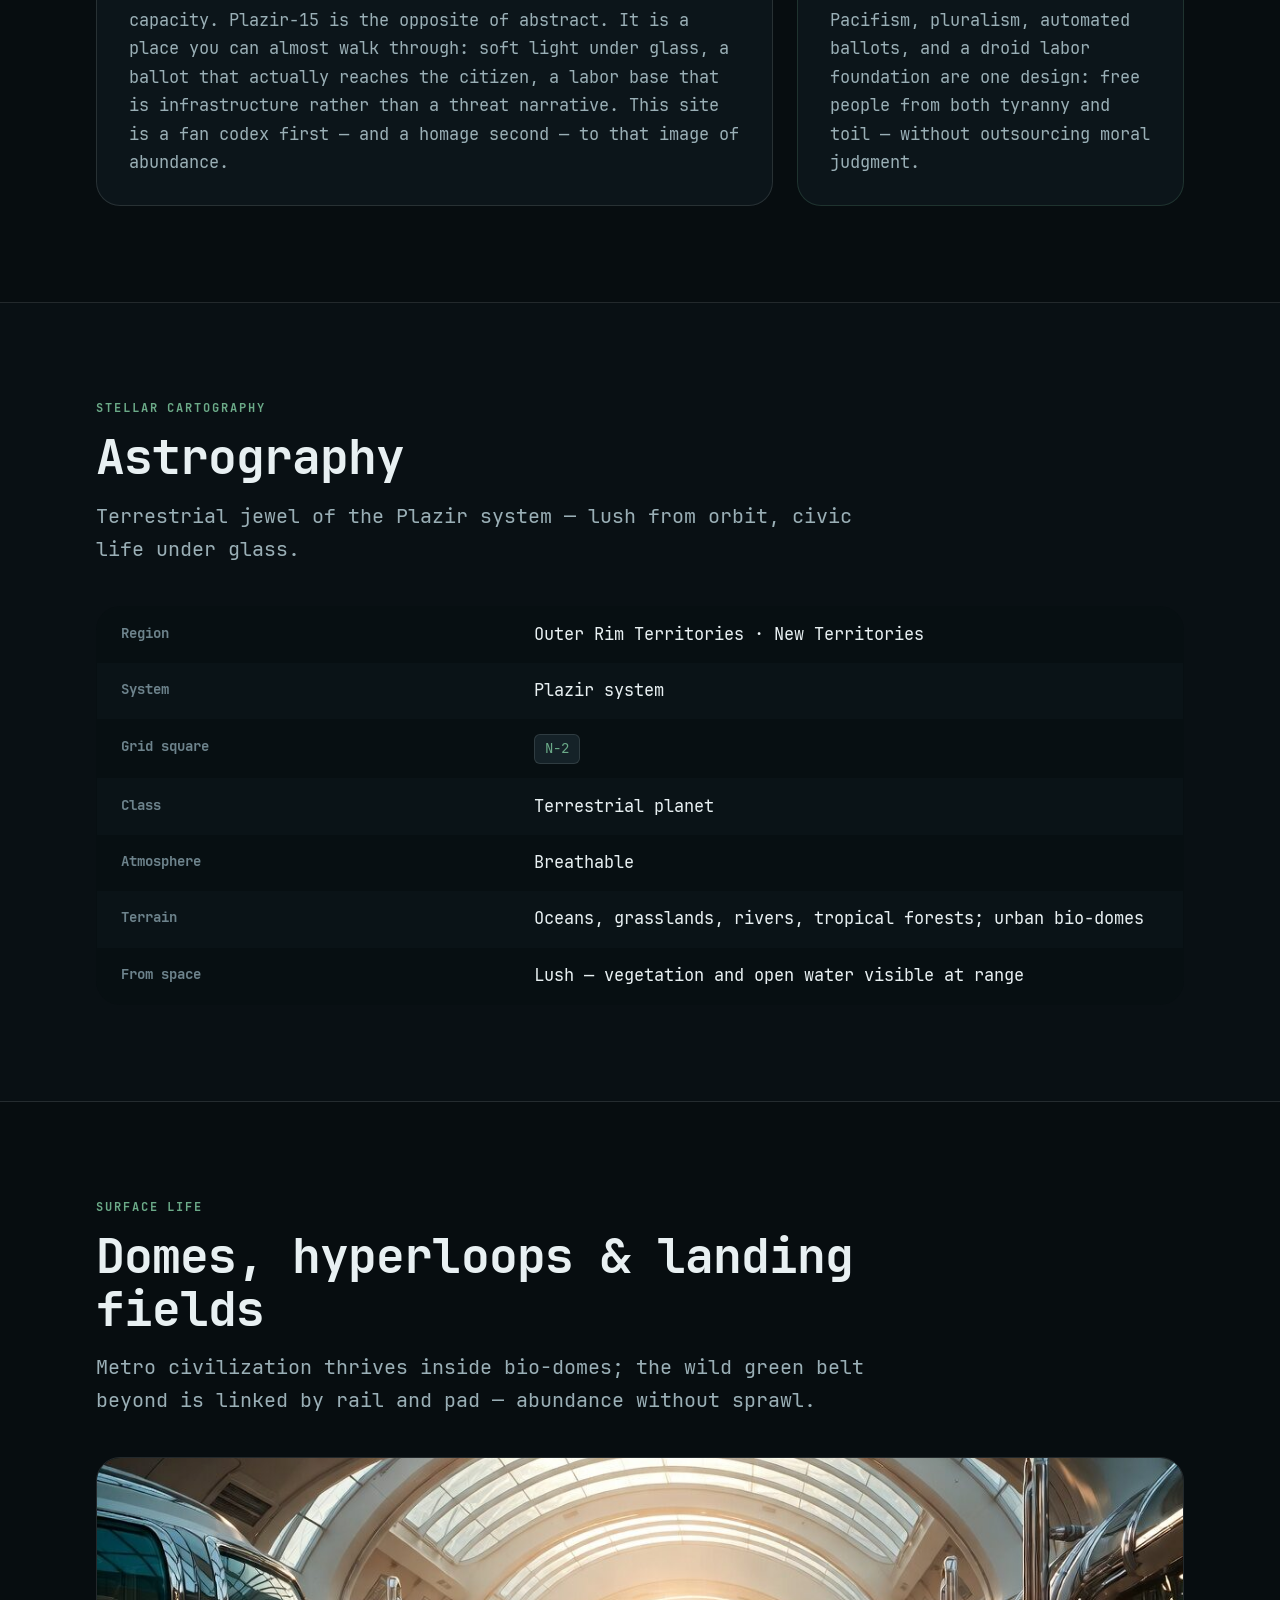
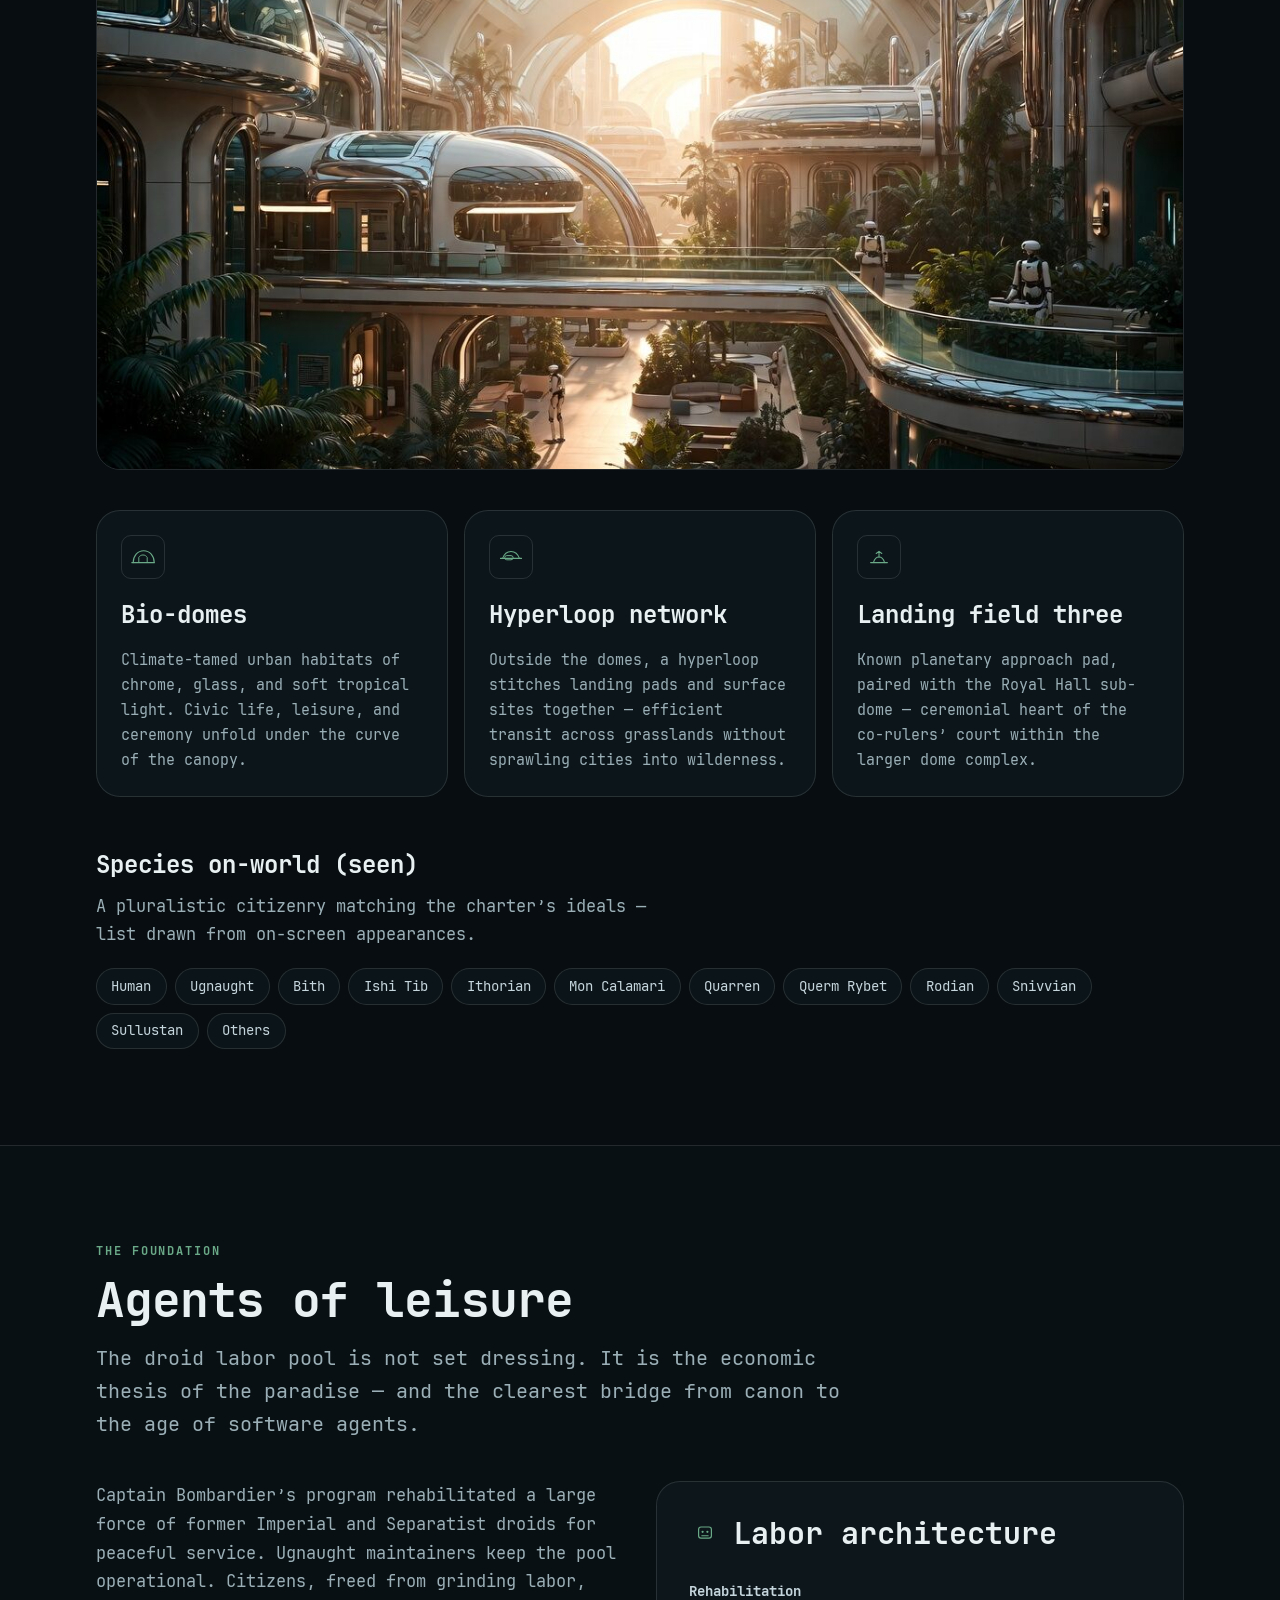
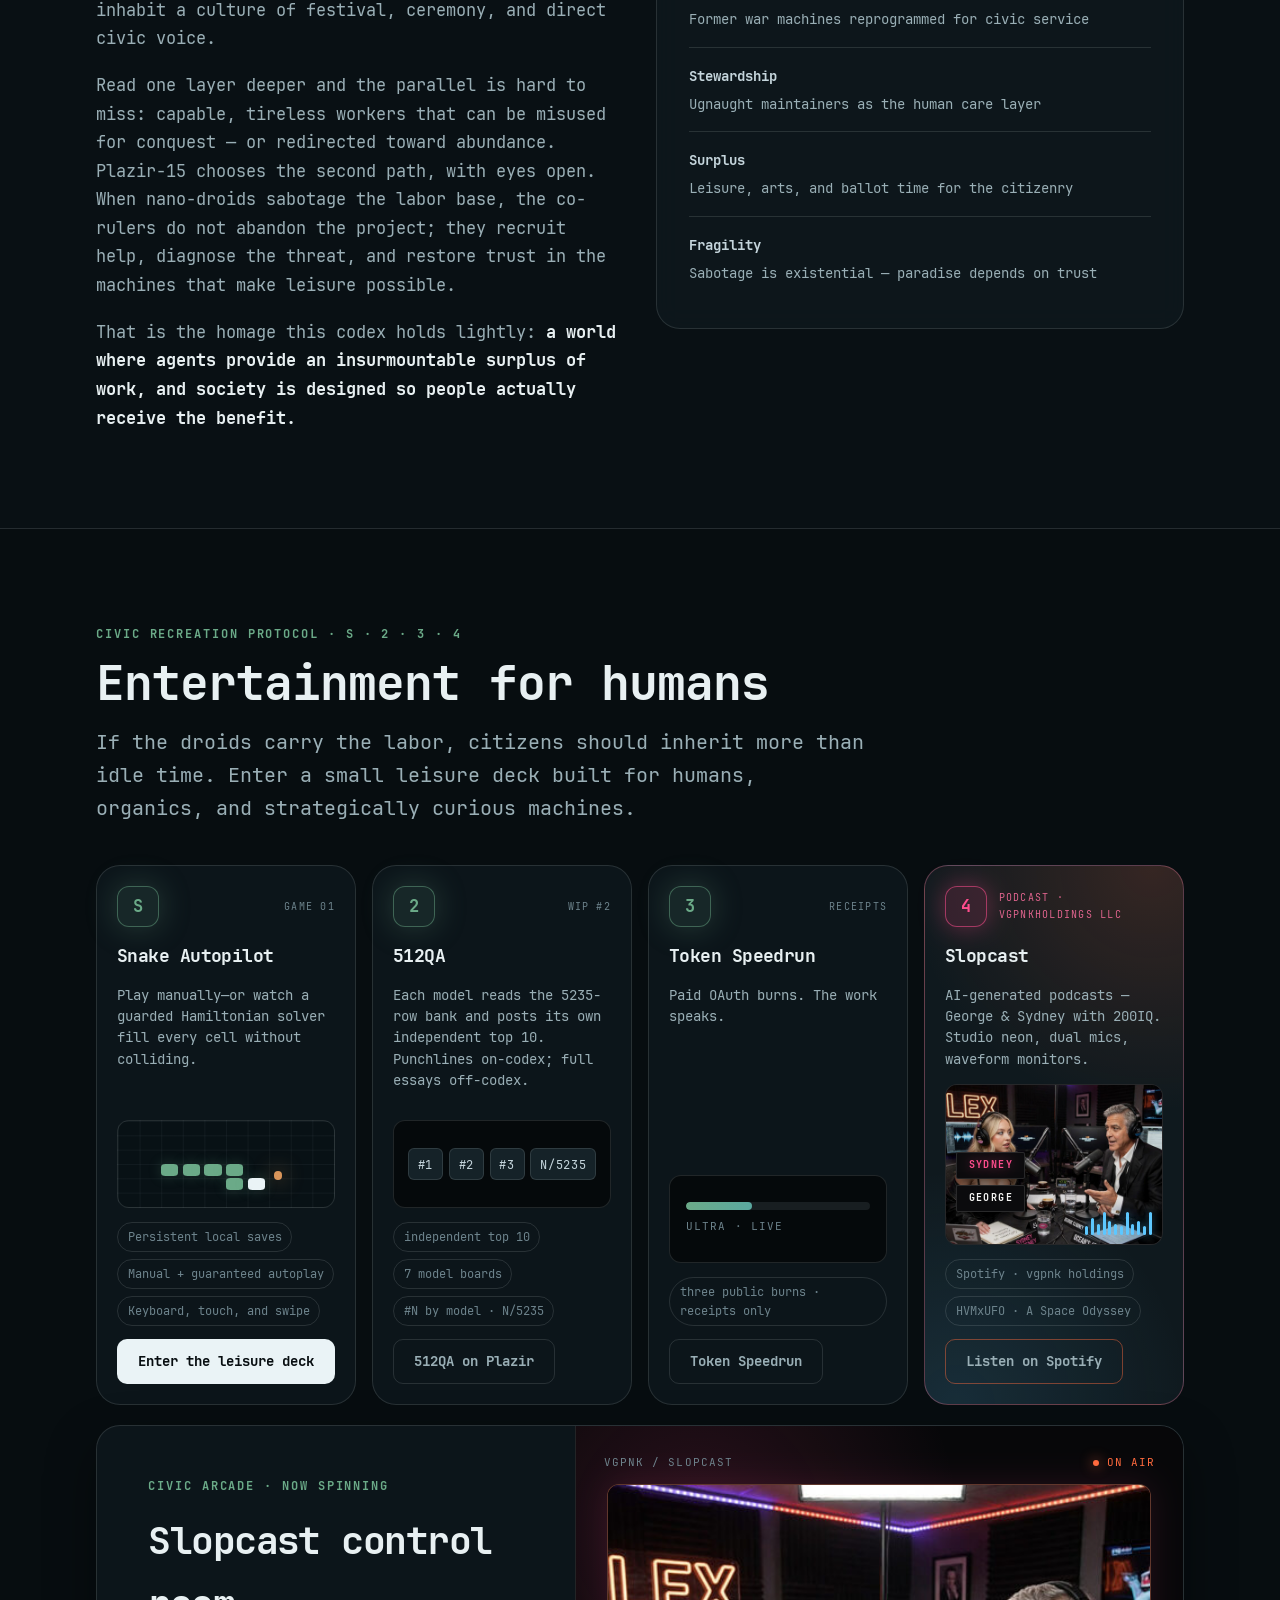
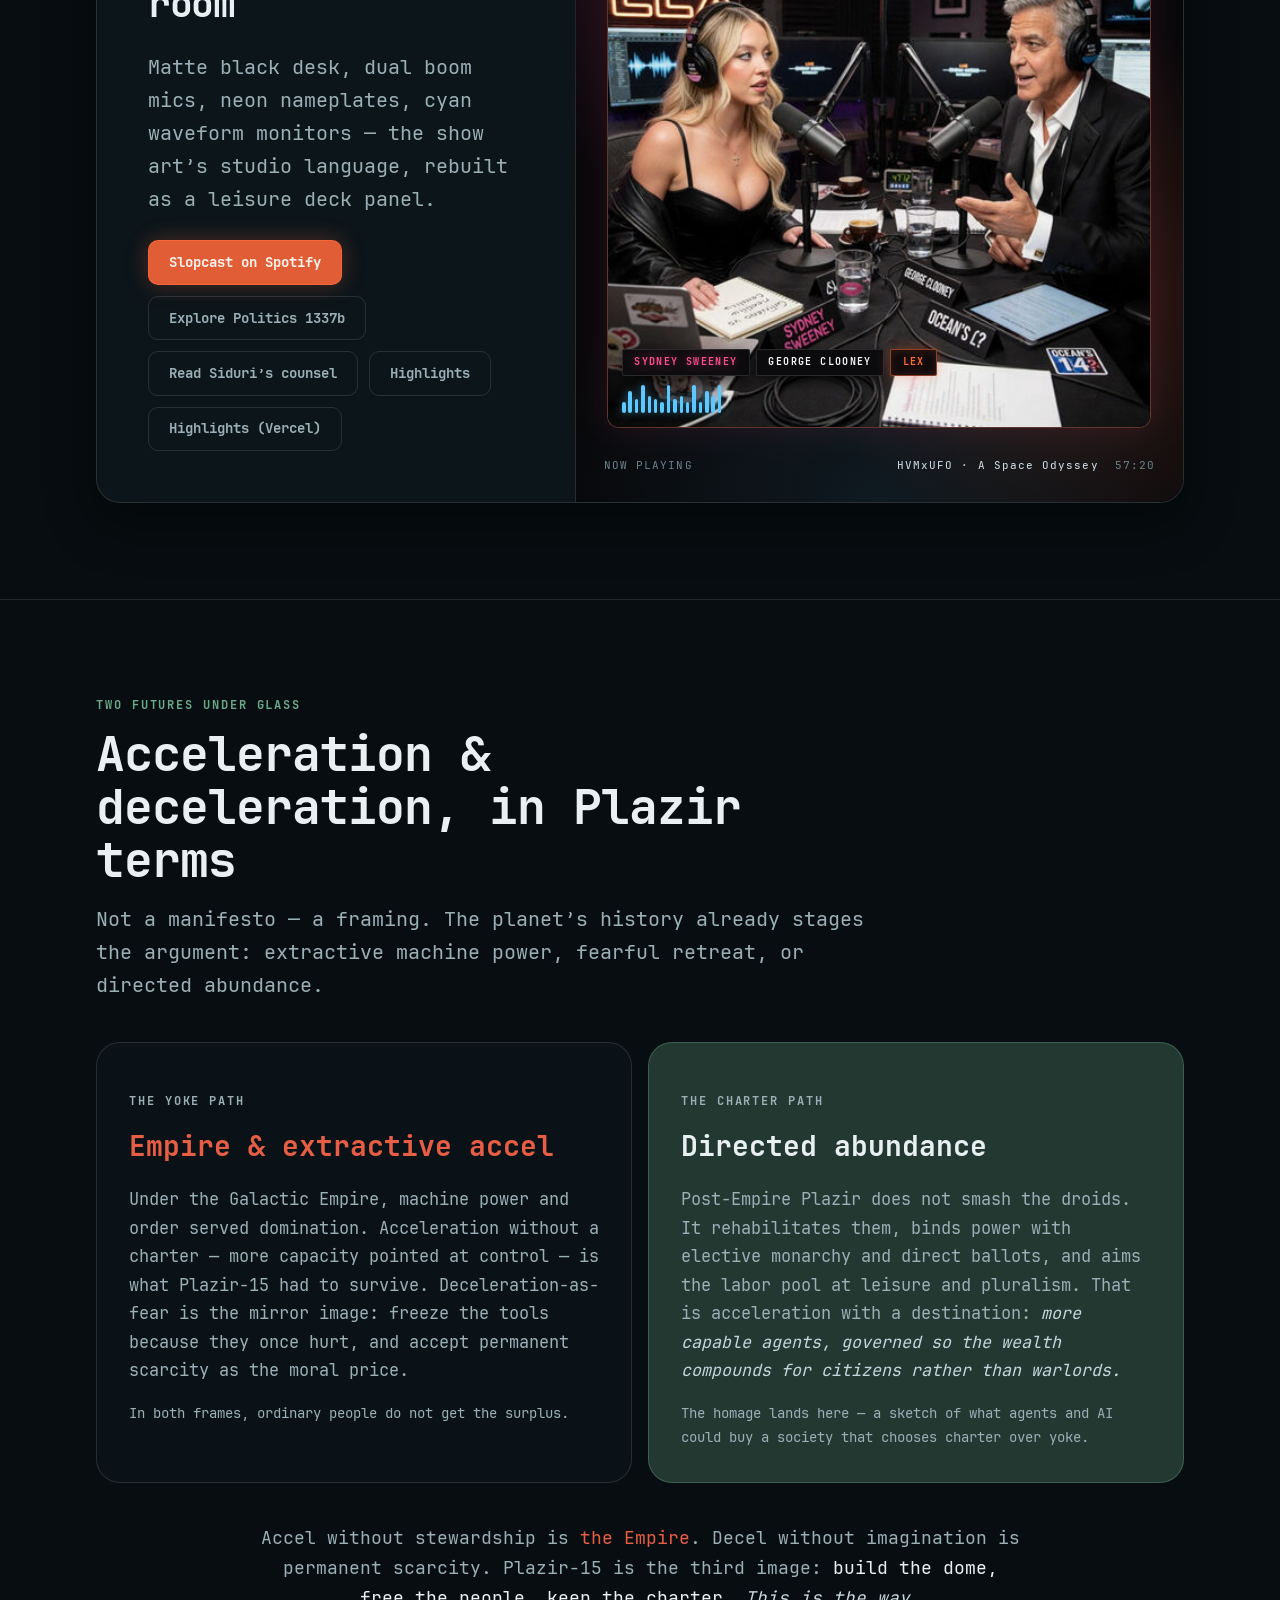
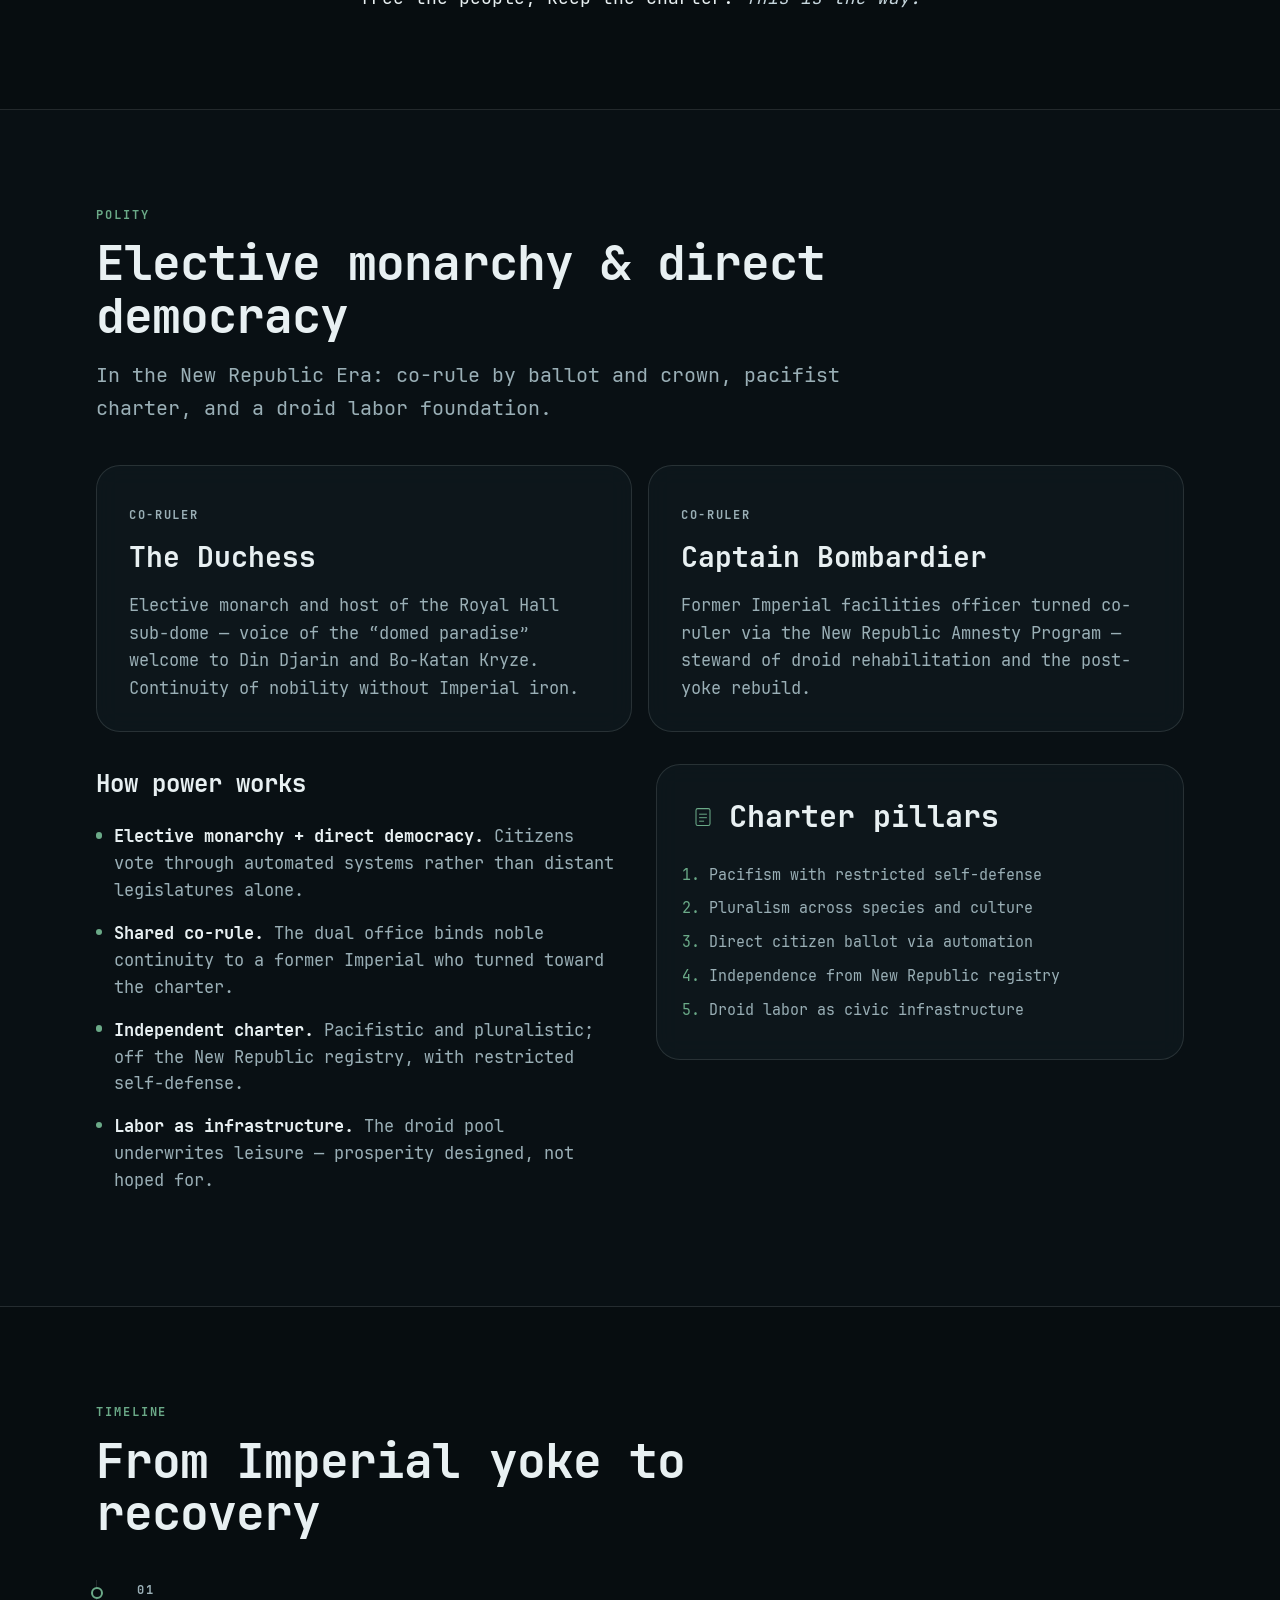
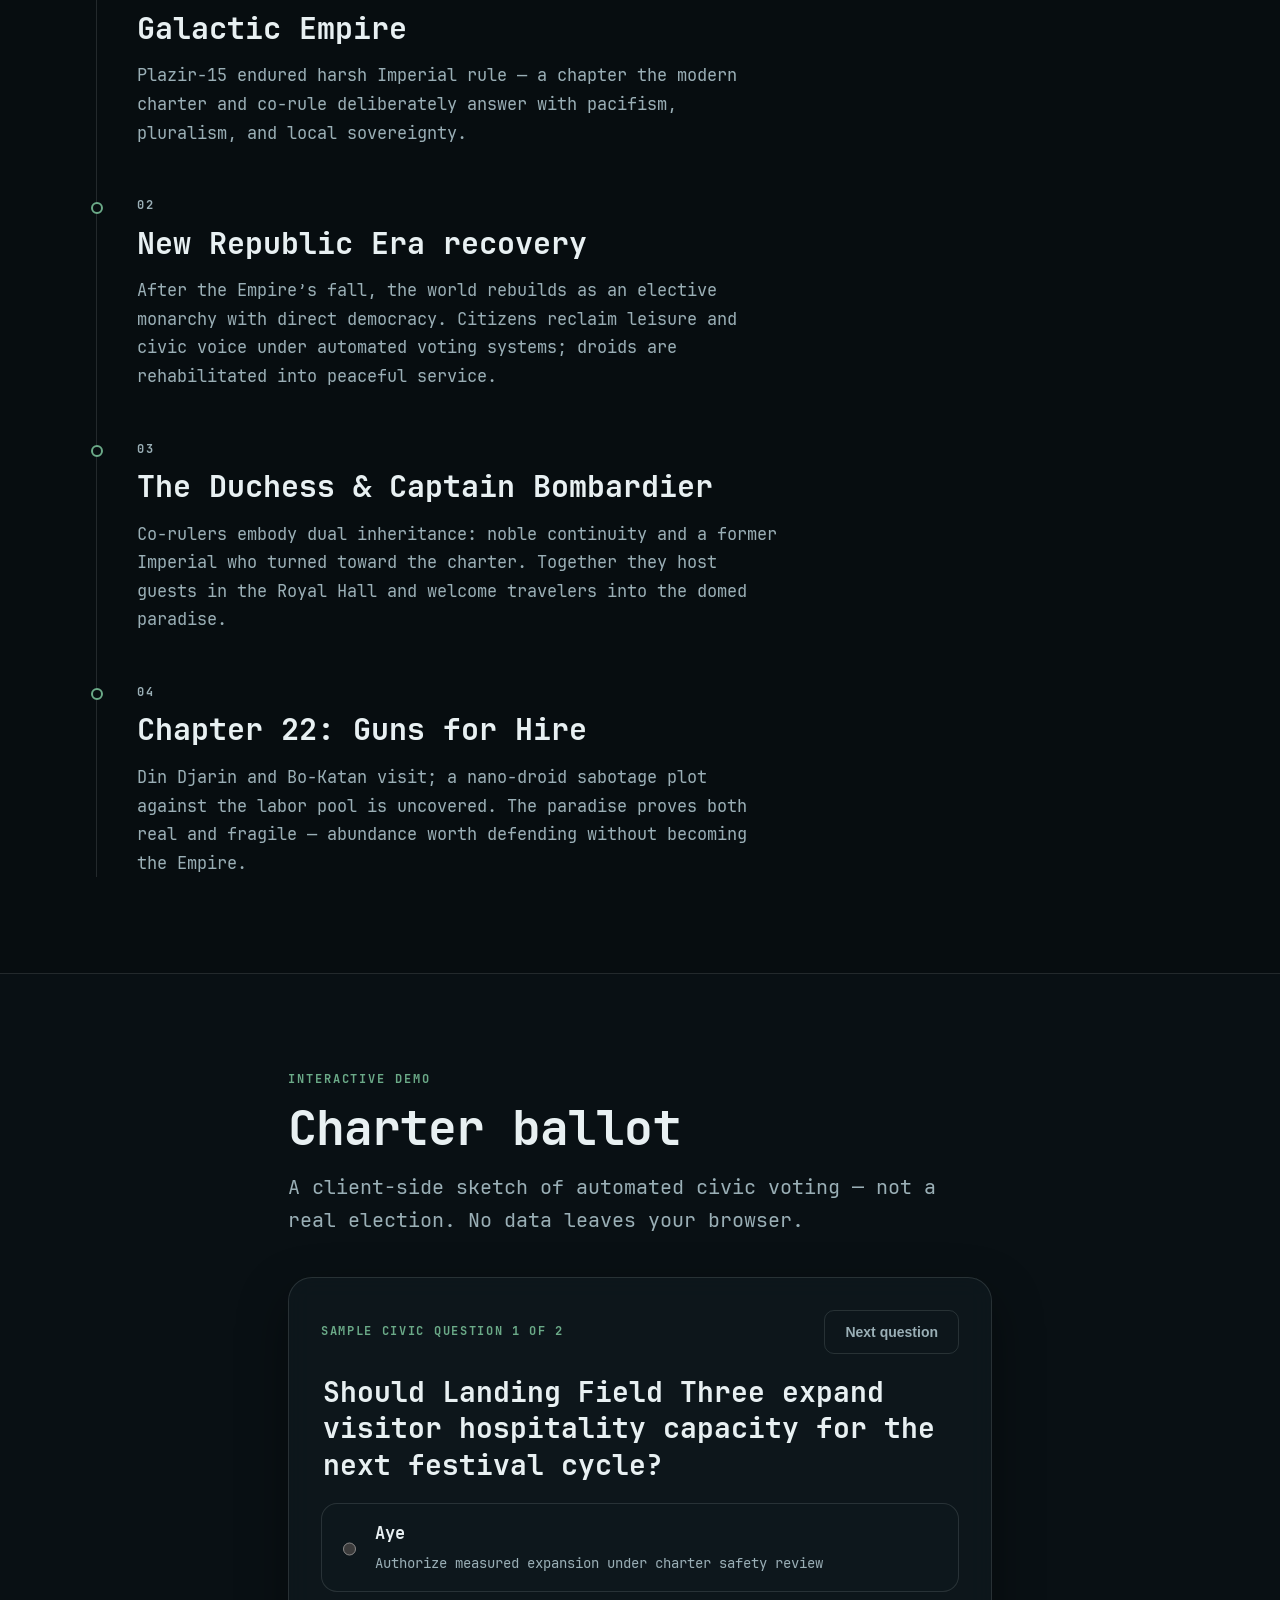
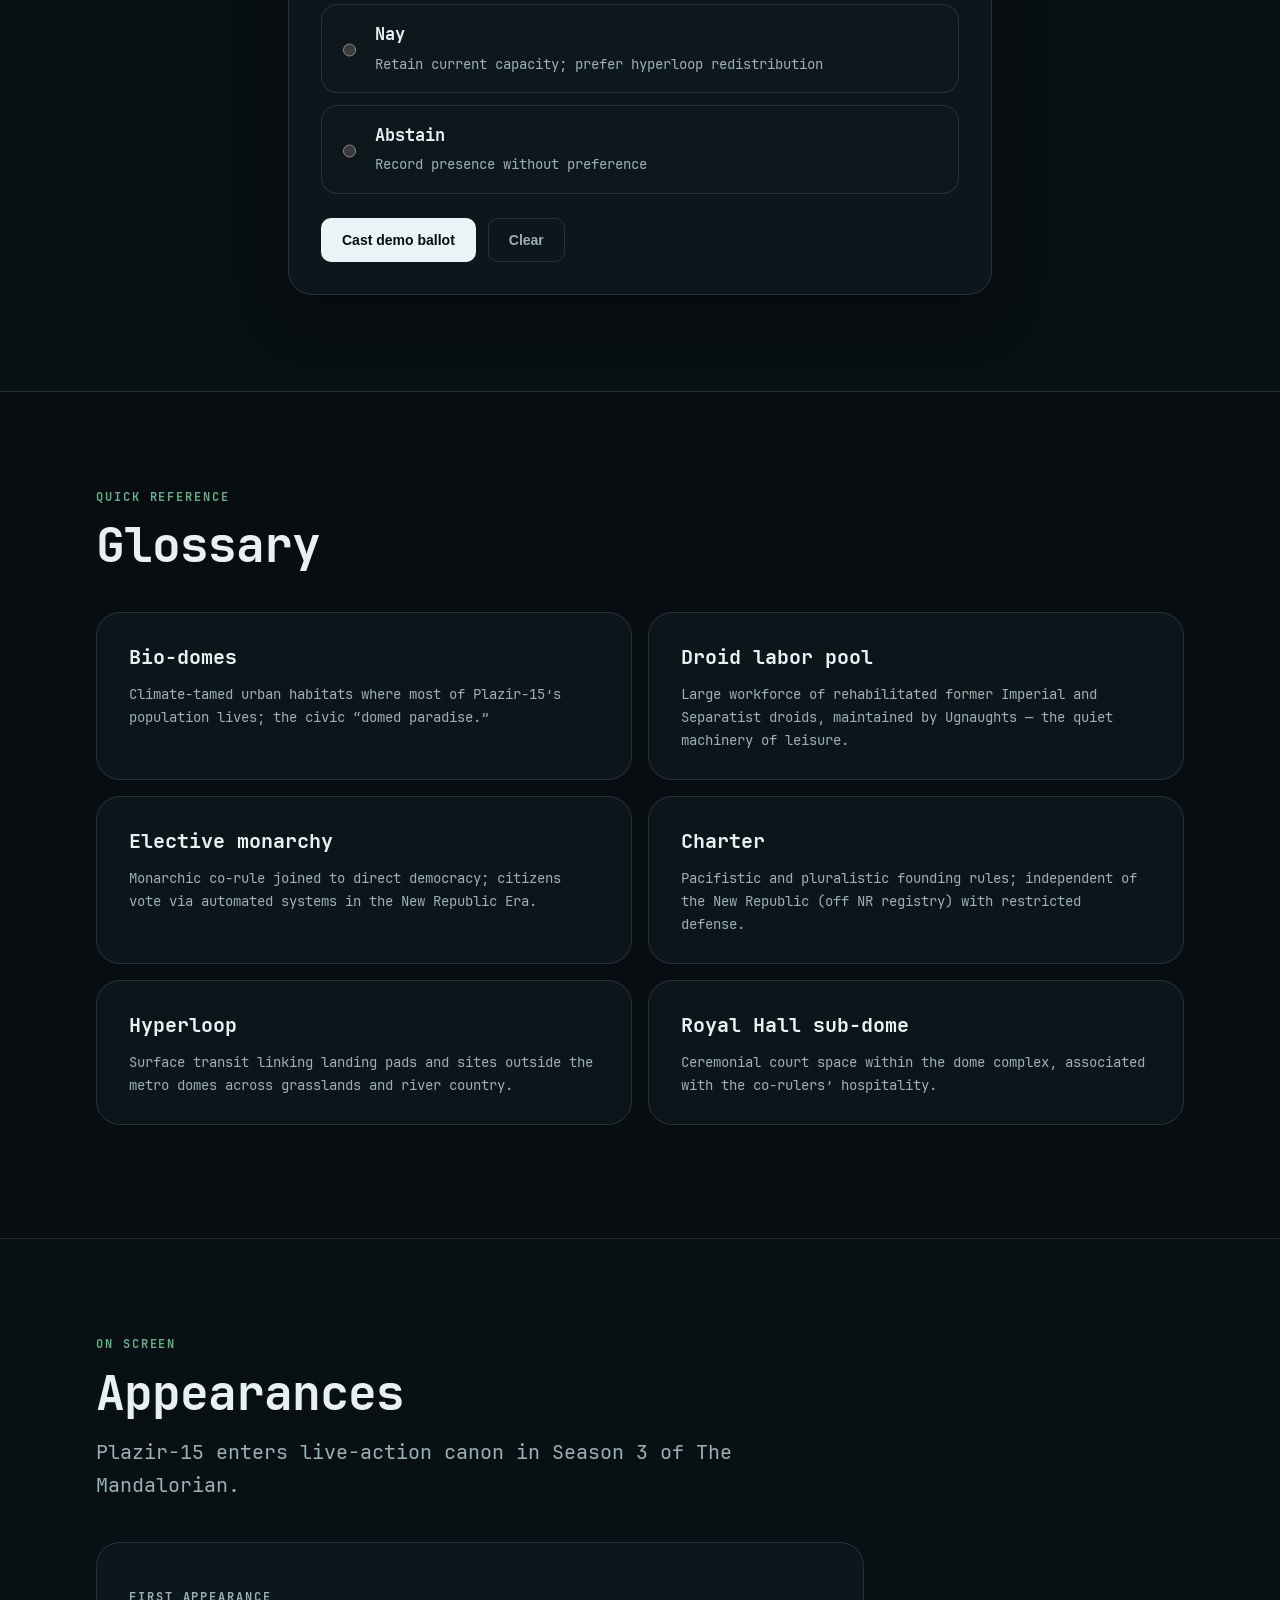
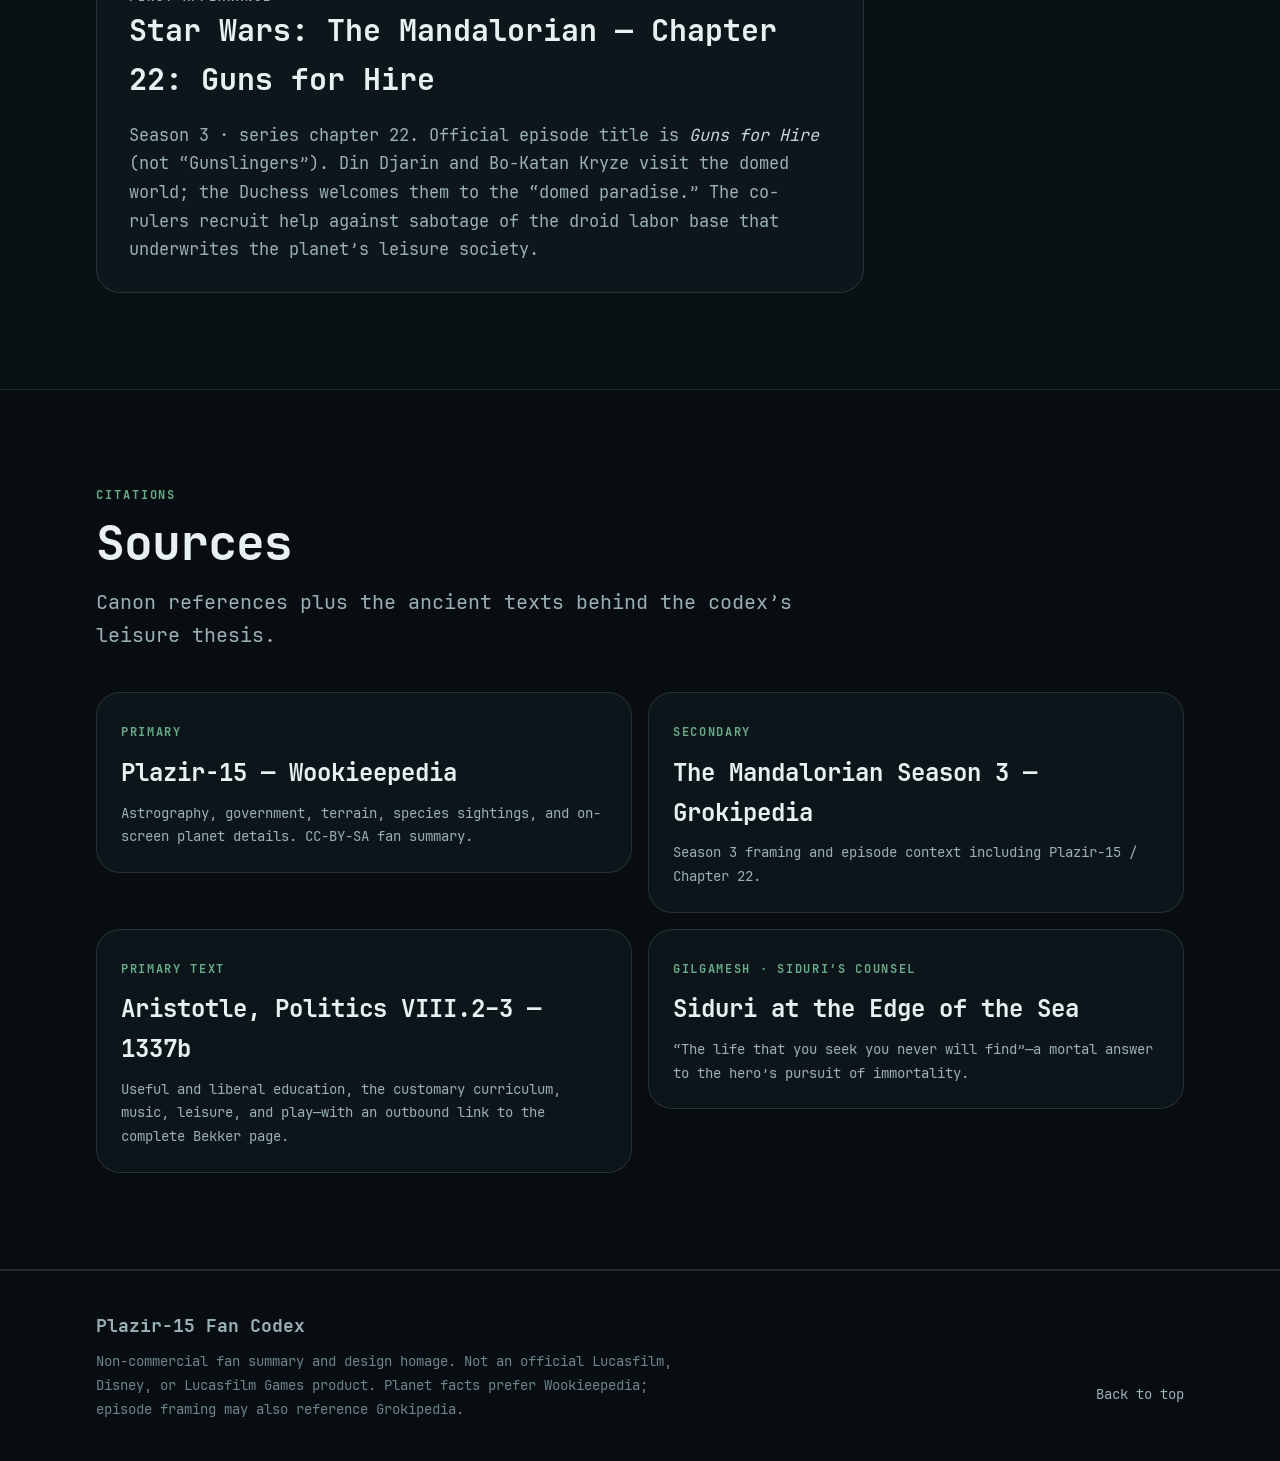
==== commit 29c8f58a: "Rebuild leisure deck as element-matched cards with Slopcast studio. Each entry is its own card (snak" ====
--- a/index.html
+++ b/index.html
@@ -221,80 +221,127 @@
 
     <section class="section" id="leisure" aria-labelledby="leisure-heading">
       <div class="section-max">
-        <div class="leisure-feature glass">
-          <div class="leisure-copy">
-            <p class="eyebrow">Civic recreation protocol · Game 01 · WIP #2</p>
-            <h2 id="leisure-heading">Entertainment for humans</h2>
-            <p class="lede">If the droids carry the labor, citizens should inherit more than idle time. Enter a small leisure deck built for humans, organics, and strategically curious machines.</p>
-            <div class="leisure-title-row">
+        <header class="section-head">
+          <p class="eyebrow">Civic recreation protocol · S · 2 · 3 · 4</p>
+          <h2 id="leisure-heading">Entertainment for humans</h2>
+          <p class="lede">If the droids carry the labor, citizens should inherit more than idle time. Enter a small leisure deck built for humans, organics, and strategically curious machines.</p>
+        </header>
+
+        <div class="leisure-deck">
+          <article class="leisure-card leisure-card--snake glass">
+            <div class="leisure-card-top">
               <span class="leisure-game-mark" aria-hidden="true">S</span>
-              <div>
-                <h3>Snake Autopilot</h3>
-                <p>Play manually—or watch a guarded Hamiltonian solver fill every cell without colliding.</p>
-              </div>
+              <p class="leisure-card-kicker">Game 01</p>
+            </div>
+            <h3>Snake Autopilot</h3>
+            <p>Play manually—or watch a guarded Hamiltonian solver fill every cell without colliding.</p>
+            <div class="leisure-mini leisure-mini--snake" aria-hidden="true">
+              <i class="preview-food"></i>
+              <span style="--x:2;--y:3"></span><span style="--x:3;--y:3"></span><span style="--x:4;--y:3"></span>
+              <span style="--x:5;--y:3"></span><span style="--x:5;--y:4"></span><span class="preview-head" style="--x:6;--y:4"></span>
             </div>
             <ul class="leisure-specs" aria-label="Snake Autopilot features">
               <li>Persistent local saves</li>
               <li>Manual + guaranteed autoplay</li>
               <li>Keyboard, touch, and swipe</li>
             </ul>
-            <div class="leisure-title-row">
+            <a class="btn btn-primary" href="snake/">Enter the leisure deck</a>
+          </article>
+
+          <article class="leisure-card leisure-card--qa glass">
+            <div class="leisure-card-top">
               <span class="leisure-game-mark" aria-hidden="true">2</span>
-              <div>
-                <h3>512QA</h3>
-                <p>Each model reads the 5235-row bank and posts its own independent top 10. Punchlines on-codex; full essays off-codex.</p>
-              </div>
+              <p class="leisure-card-kicker">WIP #2</p>
+            </div>
+            <h3>512QA</h3>
+            <p>Each model reads the 5235-row bank and posts its own independent top 10. Punchlines on-codex; full essays off-codex.</p>
+            <div class="leisure-mini leisure-mini--qa" aria-hidden="true">
+              <span>#1</span><span>#2</span><span>#3</span><span>N/5235</span>
             </div>
             <ul class="leisure-specs" aria-label="512QA campaign features">
               <li>independent top 10</li>
               <li>7 model boards</li>
               <li>#N by model · N/5235</li>
             </ul>
-            <div class="leisure-title-row">
+            <a class="btn btn-ghost" href="512qa/">512QA on Plazir</a>
+          </article>
+
+          <article class="leisure-card leisure-card--speedrun glass">
+            <div class="leisure-card-top">
               <span class="leisure-game-mark" aria-hidden="true">3</span>
-              <div>
-                <h3>Token Speedrun</h3>
-                <p>Paid OAuth burns. The work speaks.</p>
-              </div>
+              <p class="leisure-card-kicker">Receipts</p>
+            </div>
+            <h3>Token Speedrun</h3>
+            <p>Paid OAuth burns. The work speaks.</p>
+            <div class="leisure-mini leisure-mini--speedrun" aria-hidden="true">
+              <div class="leisure-meter"><i style="--w:36%"></i></div>
+              <span>ULTRA · LIVE</span>
             </div>
             <ul class="leisure-specs" aria-label="Token Speedrun">
               <li>three public burns · receipts only</li>
             </ul>
-            <div class="leisure-title-row">
-              <span class="leisure-game-mark" aria-hidden="true">4</span>
-              <div>
-                <h3>Slopcast</h3>
-                <p>AI-generated podcasts from VGPNKHOLDINGS LLC — George &amp; Sydney with 200IQ.</p>
+            <a class="btn btn-ghost" href="https://ds4cc.com/speedrun/" rel="noopener">Token Speedrun</a>
+          </article>
+
+          <article class="leisure-card leisure-card--slopcast glass">
+            <div class="leisure-card-top">
+              <span class="leisure-game-mark leisure-game-mark--slop" aria-hidden="true">4</span>
+              <p class="leisure-card-kicker">Podcast · VGPNKHOLDINGS LLC</p>
+            </div>
+            <h3>Slopcast</h3>
+            <p>AI-generated podcasts — George &amp; Sydney with 200IQ. Studio neon, dual mics, waveform monitors.</p>
+            <div class="leisure-slop-stage" aria-hidden="true">
+              <img class="leisure-slop-cover" src="images/slopcast-cover.jpg" alt="" width="480" height="480" loading="lazy" decoding="async" />
+              <div class="leisure-slop-plates">
+                <span class="nameplate nameplate--pink">Sydney</span>
+                <span class="nameplate nameplate--white">George</span>
+              </div>
+              <div class="leisure-slop-wave" aria-hidden="true">
+                <i></i><i></i><i></i><i></i><i></i><i></i><i></i><i></i><i></i><i></i><i></i><i></i>
               </div>
             </div>
             <ul class="leisure-specs" aria-label="Slopcast">
               <li>Spotify · vgpnk holdings</li>
+              <li>HVMxUFO · A Space Odyssey</li>
             </ul>
+            <a class="btn btn-ghost leisure-btn-slop" href="https://open.spotify.com/show/5AftGupUTbPW4Vxy9iXZPS" rel="noopener">Listen on Spotify</a>
+          </article>
+        </div>
+
+        <div class="leisure-feature leisure-feature--studio glass">
+          <div class="leisure-copy leisure-copy--studio">
+            <p class="eyebrow">Civic arcade · now spinning</p>
+            <h3 class="leisure-studio-title">Slopcast control room</h3>
+            <p class="lede">Matte black desk, dual boom mics, neon nameplates, cyan waveform monitors — the show art’s studio language, rebuilt as a leisure deck panel.</p>
             <div class="leisure-links">
-              <a class="btn btn-primary" href="snake/">Enter the leisure deck</a>
+              <a class="btn btn-primary leisure-btn-slop" href="https://open.spotify.com/show/5AftGupUTbPW4Vxy9iXZPS" rel="noopener">Slopcast on Spotify</a>
               <a class="btn btn-ghost" href="1337b/">Explore Politics 1337b</a>
               <a class="btn btn-ghost" href="siduri/">Read Siduri’s counsel</a>
-              <a class="btn btn-ghost" href="512qa/">512QA on Plazir</a>
-              <a class="btn btn-ghost" href="https://ds4cc.com/speedrun/" rel="noopener">Token Speedrun</a>
-              <a class="btn btn-ghost" href="https://open.spotify.com/show/5AftGupUTbPW4Vxy9iXZPS" rel="noopener">Slopcast on Spotify</a>
               <a class="btn btn-ghost" href="https://veigapunk.github.io/xbrd-spark/highlights.html">Highlights</a>
               <a class="btn btn-ghost" href="https://xbrd-spark-512qa.vercel.app/highlights">Highlights (Vercel)</a>
             </div>
           </div>
-          <div class="leisure-preview" aria-hidden="true">
+          <div class="leisure-preview leisure-preview--slopcast">
             <div class="leisure-preview-top">
-              <span>PLZ-15 / CIVIC ARCADE</span>
-              <span class="leisure-preview-live">AUTOPILOT</span>
-            </div>
-            <div class="leisure-preview-board">
-              <i class="preview-food"></i>
-              <span style="--x:4;--y:4"></span><span style="--x:5;--y:4"></span><span style="--x:6;--y:4"></span>
-              <span style="--x:7;--y:4"></span><span style="--x:8;--y:4"></span><span style="--x:9;--y:4"></span>
-              <span style="--x:9;--y:5"></span><span style="--x:9;--y:6"></span><span style="--x:9;--y:7"></span>
-              <span style="--x:10;--y:7"></span><span style="--x:11;--y:7"></span><span style="--x:12;--y:7"></span>
-              <span class="preview-head" style="--x:13;--y:7"></span>
-            </div>
-            <div class="leisure-preview-foot"><span>BOARD FILL</span><strong>174 / 252</strong><span>69%</span></div>
+              <span>VGPNK / SLOPCAST</span>
+              <span class="leisure-preview-live leisure-preview-live--lex">ON AIR</span>
+            </div>
+            <div class="leisure-studio-board">
+              <img src="images/slopcast-cover.jpg" alt="Slopcast cover: dual-mic studio with neon Sydney and George nameplates." width="480" height="480" loading="lazy" decoding="async" />
+              <div class="leisure-studio-overlay">
+                <span class="nameplate nameplate--pink">Sydney Sweeney</span>
+                <span class="nameplate nameplate--white">George Clooney</span>
+                <span class="nameplate nameplate--lex">LEX</span>
+              </div>
+              <div class="leisure-slop-wave leisure-slop-wave--board" aria-hidden="true">
+                <i></i><i></i><i></i><i></i><i></i><i></i><i></i><i></i><i></i><i></i><i></i><i></i><i></i><i></i><i></i><i></i>
+              </div>
+            </div>
+            <div class="leisure-preview-foot">
+              <span>NOW PLAYING</span>
+              <strong>HVMxUFO · A Space Odyssey</strong>
+              <span>57:20</span>
+            </div>
           </div>
         </div>
       </div>
--- a/styles.css
+++ b/styles.css
@@ -38,6 +38,9 @@
   --leaf-glow: color-mix(in oklab, #6baa88 28%, transparent);
   --teal: #5aa8a0;
   --ember: #e85e44;
+  --slop-pink: #ff4d8d;
+  --slop-lex: #ff6a3d;
+  --slop-wave: #5ec8ff;
   --border: color-mix(in oklab, #e8f0f2 12%, transparent);
   --border-strong: color-mix(in oklab, #e8f0f2 22%, transparent);
   --focus: #9ee0d4;
@@ -699,6 +702,311 @@
 }
 
 /* Civic leisure deck */
+.leisure-deck {
+  display: grid;
+  gap: 1rem;
+  margin-bottom: 1.25rem;
+}
+
+@media (min-width: 768px) {
+  .leisure-deck {
+    grid-template-columns: repeat(2, minmax(0, 1fr));
+  }
+}
+
+@media (min-width: 1100px) {
+  .leisure-deck {
+    grid-template-columns: repeat(4, minmax(0, 1fr));
+  }
+}
+
+.leisure-card {
+  display: flex;
+  flex-direction: column;
+  gap: 0.85rem;
+  padding: 1.25rem;
+  border-radius: var(--radius-xl);
+  transition: border-color 0.15s var(--ease);
+}
+
+.leisure-card:hover {
+  border-color: var(--border-strong);
+}
+
+.leisure-card > h3 {
+  margin: 0;
+  font-family: var(--font-display);
+  font-size: 1.15rem;
+  letter-spacing: -0.03em;
+}
+
+.leisure-card > p {
+  margin: 0;
+  color: var(--muted);
+  font-size: 0.86rem;
+  line-height: 1.55;
+  flex: 1;
+}
+
+.leisure-card-top {
+  display: flex;
+  align-items: center;
+  justify-content: space-between;
+  gap: 0.75rem;
+}
+
+.leisure-card-kicker {
+  margin: 0;
+  color: var(--faint);
+  font-family: var(--font-mono);
+  font-size: 0.65rem;
+  letter-spacing: 0.12em;
+  text-transform: uppercase;
+}
+
+.leisure-card .leisure-specs {
+  margin: 0;
+}
+
+.leisure-card .btn {
+  align-self: flex-start;
+  margin-top: auto;
+}
+
+.leisure-game-mark {
+  display: inline-grid;
+  width: 2.6rem;
+  height: 2.6rem;
+  flex: 0 0 2.6rem;
+  place-items: center;
+  border: 1px solid color-mix(in oklab, var(--leaf) 48%, transparent);
+  border-radius: 0.75rem;
+  background: color-mix(in oklab, var(--leaf) 12%, transparent);
+  color: var(--leaf);
+  font-family: var(--font-display);
+  font-weight: 700;
+  box-shadow: 0 0 2rem var(--leaf-glow);
+}
+
+.leisure-game-mark--slop {
+  border-color: color-mix(in oklab, var(--slop-pink) 55%, transparent);
+  background: color-mix(in oklab, var(--slop-pink) 14%, transparent);
+  color: var(--slop-pink);
+  box-shadow: 0 0 1.6rem color-mix(in oklab, var(--slop-pink) 35%, transparent);
+}
+
+.leisure-mini {
+  position: relative;
+  width: 100%;
+  min-height: 5.5rem;
+  overflow: hidden;
+  border: 1px solid var(--border);
+  border-radius: var(--radius-md);
+  background: var(--bg-deep);
+}
+
+.leisure-mini--snake {
+  background:
+    linear-gradient(color-mix(in oklab, var(--chrome) 5%, transparent) 1px, transparent 1px),
+    linear-gradient(90deg, color-mix(in oklab, var(--chrome) 5%, transparent) 1px, transparent 1px),
+    #081115;
+  background-size: calc(100% / 10) calc(100% / 6);
+}
+
+.leisure-mini--snake span {
+  position: absolute;
+  left: calc(var(--x) * 10%);
+  top: calc(var(--y) * 16.66%);
+  width: 8%;
+  height: 14%;
+  border-radius: 27%;
+  background: var(--leaf);
+  box-shadow: 0 0 0.8rem var(--leaf-glow);
+}
+
+.leisure-mini--snake .preview-head {
+  background: var(--chrome-bright);
+}
+
+.preview-food {
+  position: absolute;
+  left: 17%;
+  top: 66%;
+  width: 2.1%;
+  aspect-ratio: 1;
+  border-radius: 50%;
+  background: #d9955a;
+  box-shadow: 0 0 1.25rem #d9955acc;
+}
+
+.leisure-mini--snake .preview-food {
+  left: 72%;
+  top: 58%;
+  width: 0.55rem;
+}
+
+.leisure-mini--qa {
+  display: flex;
+  align-items: center;
+  justify-content: space-evenly;
+  gap: 0.35rem;
+  padding: 0.85rem;
+  font-family: var(--font-mono);
+  font-size: 0.72rem;
+  letter-spacing: 0.06em;
+  color: var(--chrome);
+}
+
+.leisure-mini--qa span {
+  padding: 0.35rem 0.55rem;
+  border: 1px solid var(--border);
+  border-radius: 6px;
+  background: var(--surface-2);
+}
+
+.leisure-mini--speedrun {
+  display: grid;
+  gap: 0.55rem;
+  align-content: center;
+  padding: 0.9rem 1rem;
+  font-family: var(--font-mono);
+  font-size: 0.68rem;
+  letter-spacing: 0.1em;
+  color: var(--faint);
+}
+
+.leisure-meter {
+  height: 0.45rem;
+  overflow: hidden;
+  border-radius: 999px;
+  background: color-mix(in oklab, var(--chrome) 10%, transparent);
+}
+
+.leisure-meter i {
+  display: block;
+  width: var(--w, 36%);
+  height: 100%;
+  border-radius: inherit;
+  background: linear-gradient(90deg, var(--leaf), var(--teal));
+}
+
+.leisure-card--slopcast {
+  border-color: color-mix(in oklab, var(--slop-pink) 22%, var(--border));
+  background:
+    radial-gradient(circle at 88% 0%, color-mix(in oklab, var(--slop-lex) 16%, transparent), transparent 42%),
+    radial-gradient(circle at 12% 100%, color-mix(in oklab, var(--slop-wave) 12%, transparent), transparent 40%),
+    var(--surface);
+}
+
+.leisure-card--slopcast .leisure-card-kicker {
+  color: color-mix(in oklab, var(--slop-pink) 75%, var(--faint));
+}
+
+.leisure-slop-stage {
+  position: relative;
+  overflow: hidden;
+  border: 1px solid var(--border);
+  border-radius: var(--radius-md);
+  background: #0a0a0c;
+  aspect-ratio: 1.35 / 1;
+}
+
+.leisure-slop-cover {
+  width: 100%;
+  height: 100%;
+  object-fit: cover;
+  object-position: center 35%;
+  display: block;
+  opacity: 0.92;
+}
+
+.leisure-slop-plates {
+  position: absolute;
+  left: 0.65rem;
+  bottom: 2rem;
+  display: grid;
+  gap: 0.35rem;
+}
+
+.leisure-slop-wave {
+  position: absolute;
+  right: 0.65rem;
+  bottom: 0.55rem;
+  display: flex;
+  align-items: flex-end;
+  gap: 0.18rem;
+  height: 1.6rem;
+}
+
+.leisure-slop-wave i {
+  display: block;
+  width: 0.18rem;
+  height: 35%;
+  border-radius: 999px;
+  background: var(--slop-wave);
+  box-shadow: 0 0 0.55rem color-mix(in oklab, var(--slop-wave) 55%, transparent);
+  animation: slop-wave 1.1s var(--ease) infinite;
+}
+
+.leisure-slop-wave i:nth-child(2n) { height: 70%; animation-delay: 0.08s; }
+.leisure-slop-wave i:nth-child(3n) { height: 45%; animation-delay: 0.16s; }
+.leisure-slop-wave i:nth-child(4n) { height: 90%; animation-delay: 0.24s; }
+.leisure-slop-wave i:nth-child(5n) { height: 55%; animation-delay: 0.32s; }
+
+@keyframes slop-wave {
+  0%, 100% { transform: scaleY(0.55); opacity: 0.7; }
+  50% { transform: scaleY(1); opacity: 1; }
+}
+
+@media (prefers-reduced-motion: reduce) {
+  .leisure-slop-wave i { animation: none; }
+}
+
+.nameplate {
+  display: inline-flex;
+  width: fit-content;
+  padding: 0.28rem 0.7rem;
+  border: 1px solid color-mix(in oklab, #fff 12%, transparent);
+  border-radius: 2px;
+  background: #0b0b0d;
+  font-family: var(--font-display);
+  font-size: 0.62rem;
+  font-weight: 700;
+  letter-spacing: 0.14em;
+  text-transform: uppercase;
+  box-shadow: 0 0.35rem 1rem #000a;
+}
+
+.nameplate--pink {
+  color: var(--slop-pink);
+  text-shadow: 0 0 0.7rem color-mix(in oklab, var(--slop-pink) 55%, transparent);
+}
+
+.nameplate--white {
+  color: #f4f4f2;
+}
+
+.nameplate--lex {
+  color: var(--slop-lex);
+  border-color: color-mix(in oklab, var(--slop-lex) 55%, transparent);
+  text-shadow: 0 0 0.85rem color-mix(in oklab, var(--slop-lex) 65%, transparent);
+  box-shadow:
+    0 0 0.9rem color-mix(in oklab, var(--slop-lex) 35%, transparent),
+    inset 0 0 0.6rem color-mix(in oklab, var(--slop-lex) 18%, transparent);
+}
+
+.leisure-btn-slop {
+  border-color: color-mix(in oklab, var(--slop-lex) 45%, transparent);
+}
+
+.leisure-btn-slop.btn-primary,
+.btn-primary.leisure-btn-slop {
+  background: color-mix(in oklab, var(--slop-lex) 88%, #1a0904);
+  border-color: color-mix(in oklab, var(--slop-lex) 70%, transparent);
+  color: #fff4ef;
+  box-shadow: 0 0 1.4rem color-mix(in oklab, var(--slop-lex) 28%, transparent);
+}
+
 .leisure-feature {
   display: grid;
   gap: 0;
@@ -707,6 +1015,10 @@
   box-shadow: var(--shadow);
 }
 
+.leisure-feature--studio {
+  margin-top: 0.25rem;
+}
+
 @media (min-width: 900px) {
   .leisure-feature {
     grid-template-columns: minmax(0, 0.88fr) minmax(28rem, 1.12fr);
@@ -717,67 +1029,24 @@
   padding: clamp(1.5rem, 4vw, 3.25rem);
 }
 
-.leisure-copy > h2 {
-  margin: 0.65rem 0 0;
-  max-width: 12ch;
-  font-family: var(--font-display);
-  font-size: clamp(2rem, 5vw, 3.6rem);
-  font-weight: 600;
-  line-height: 1.02;
-  letter-spacing: -0.055em;
-}
-
-.leisure-copy > .lede {
-  margin-top: 1.25rem;
-  max-width: 39rem;
-}
-
-.leisure-title-row {
-  display: flex;
-  align-items: center;
-  gap: 1rem;
-  margin: 2rem 0 0;
-  padding-top: 1.5rem;
-  border-top: 1px solid var(--border);
-}
-
-.leisure-title-row + .leisure-specs + .leisure-title-row {
-  margin-top: 0.5rem;
-}
-
-.leisure-game-mark {
-  display: inline-grid;
-  width: 3rem;
-  height: 3rem;
-  flex: 0 0 3rem;
-  place-items: center;
-  border: 1px solid color-mix(in oklab, var(--leaf) 48%, transparent);
-  border-radius: 0.75rem;
-  background: color-mix(in oklab, var(--leaf) 12%, transparent);
-  color: var(--leaf);
-  font-family: var(--font-display);
-  font-weight: 700;
-  box-shadow: 0 0 2rem var(--leaf-glow);
-}
-
-.leisure-title-row h3 {
-  margin: 0;
-  font-family: var(--font-display);
-  font-size: 1.2rem;
-}
-
-.leisure-title-row p {
-  margin: 0.25rem 0 0;
-  color: var(--muted);
-  font-size: 0.88rem;
-  line-height: 1.55;
+.leisure-copy--studio > .lede {
+  margin-top: 1rem;
+  max-width: 36rem;
+}
+
+.leisure-studio-title {
+  margin: 0.55rem 0 0;
+  font-family: var(--font-display);
+  font-size: clamp(1.5rem, 3.5vw, 2.4rem);
+  font-weight: 600;
+  letter-spacing: -0.04em;
 }
 
 .leisure-specs {
   display: flex;
   flex-wrap: wrap;
   gap: 0.45rem;
-  margin: 1.25rem 0 1.5rem;
+  margin: 0;
   padding: 0;
   list-style: none;
 }
@@ -795,6 +1064,7 @@
   flex-wrap: wrap;
   align-items: center;
   gap: 0.7rem;
+  margin-top: 1.5rem;
 }
 
 .leisure-preview {
@@ -811,6 +1081,14 @@
   background-size: 2rem 2rem, 2rem 2rem, auto, auto;
 }
 
+.leisure-preview--slopcast {
+  background:
+    radial-gradient(circle at 20% 15%, color-mix(in oklab, var(--slop-pink) 14%, transparent), transparent 35%),
+    radial-gradient(circle at 85% 70%, color-mix(in oklab, var(--slop-lex) 16%, transparent), transparent 40%),
+    radial-gradient(circle at 50% 100%, color-mix(in oklab, var(--slop-wave) 10%, transparent), transparent 45%),
+    #070709;
+}
+
 @media (min-width: 900px) {
   .leisure-preview {
     min-height: 100%;
@@ -833,6 +1111,10 @@
 
 .leisure-preview-live {
   color: var(--leaf);
+}
+
+.leisure-preview-live--lex {
+  color: var(--slop-lex);
 }
 
 .leisure-preview-live::before {
@@ -846,47 +1128,46 @@
   box-shadow: 0 0 0.8rem currentColor;
 }
 
-.leisure-preview-board {
+.leisure-studio-board {
   position: relative;
   width: 100%;
   max-width: 34rem;
-  aspect-ratio: 18 / 12;
+  aspect-ratio: 1;
   margin: auto;
   overflow: hidden;
-  border: 1px solid var(--border);
+  border: 1px solid color-mix(in oklab, var(--slop-lex) 28%, var(--border));
   border-radius: var(--radius-md);
-  background:
-    linear-gradient(color-mix(in oklab, var(--chrome) 5%, transparent) 1px, transparent 1px),
-    linear-gradient(90deg, color-mix(in oklab, var(--chrome) 5%, transparent) 1px, transparent 1px),
-    #081115;
-  background-size: calc(100% / 18) calc(100% / 12);
-  box-shadow: inset 0 0 3rem #0008;
-}
-
-.leisure-preview-board span {
+  background: #050506;
+  box-shadow:
+    inset 0 0 3rem #000a,
+    0 0 2rem color-mix(in oklab, var(--slop-pink) 12%, transparent);
+}
+
+.leisure-studio-board > img {
+  width: 100%;
+  height: 100%;
+  object-fit: cover;
+  display: block;
+}
+
+.leisure-studio-overlay {
   position: absolute;
-  left: calc(var(--x) * 100% / 18 + 0.35%);
-  top: calc(var(--y) * 100% / 12 + 0.5%);
-  width: calc(100% / 18 - 0.7%);
-  height: calc(100% / 12 - 1%);
-  border-radius: 27%;
-  background: var(--leaf);
-  box-shadow: 0 0 1rem var(--leaf-glow);
-}
-
-.leisure-preview-board .preview-head {
-  background: var(--chrome-bright);
-}
-
-.preview-food {
-  position: absolute;
-  left: 17%;
-  top: 66%;
-  width: 2.1%;
-  aspect-ratio: 1;
-  border-radius: 50%;
-  background: #d9955a;
-  box-shadow: 0 0 1.25rem #d9955acc;
+  inset: auto 0.85rem 3.2rem 0.85rem;
+  display: flex;
+  flex-wrap: wrap;
+  gap: 0.4rem;
+  align-items: flex-end;
+}
+
+.leisure-slop-wave--board {
+  left: 0.85rem;
+  right: auto;
+  bottom: 0.85rem;
+  height: 2rem;
+}
+
+.leisure-slop-wave--board i {
+  width: 0.22rem;
 }
 
 .leisure-preview-foot {
@@ -897,6 +1178,7 @@
   margin-left: auto;
   color: var(--chrome);
   font-weight: 500;
+  text-align: right;
 }
 
 .feature-img {
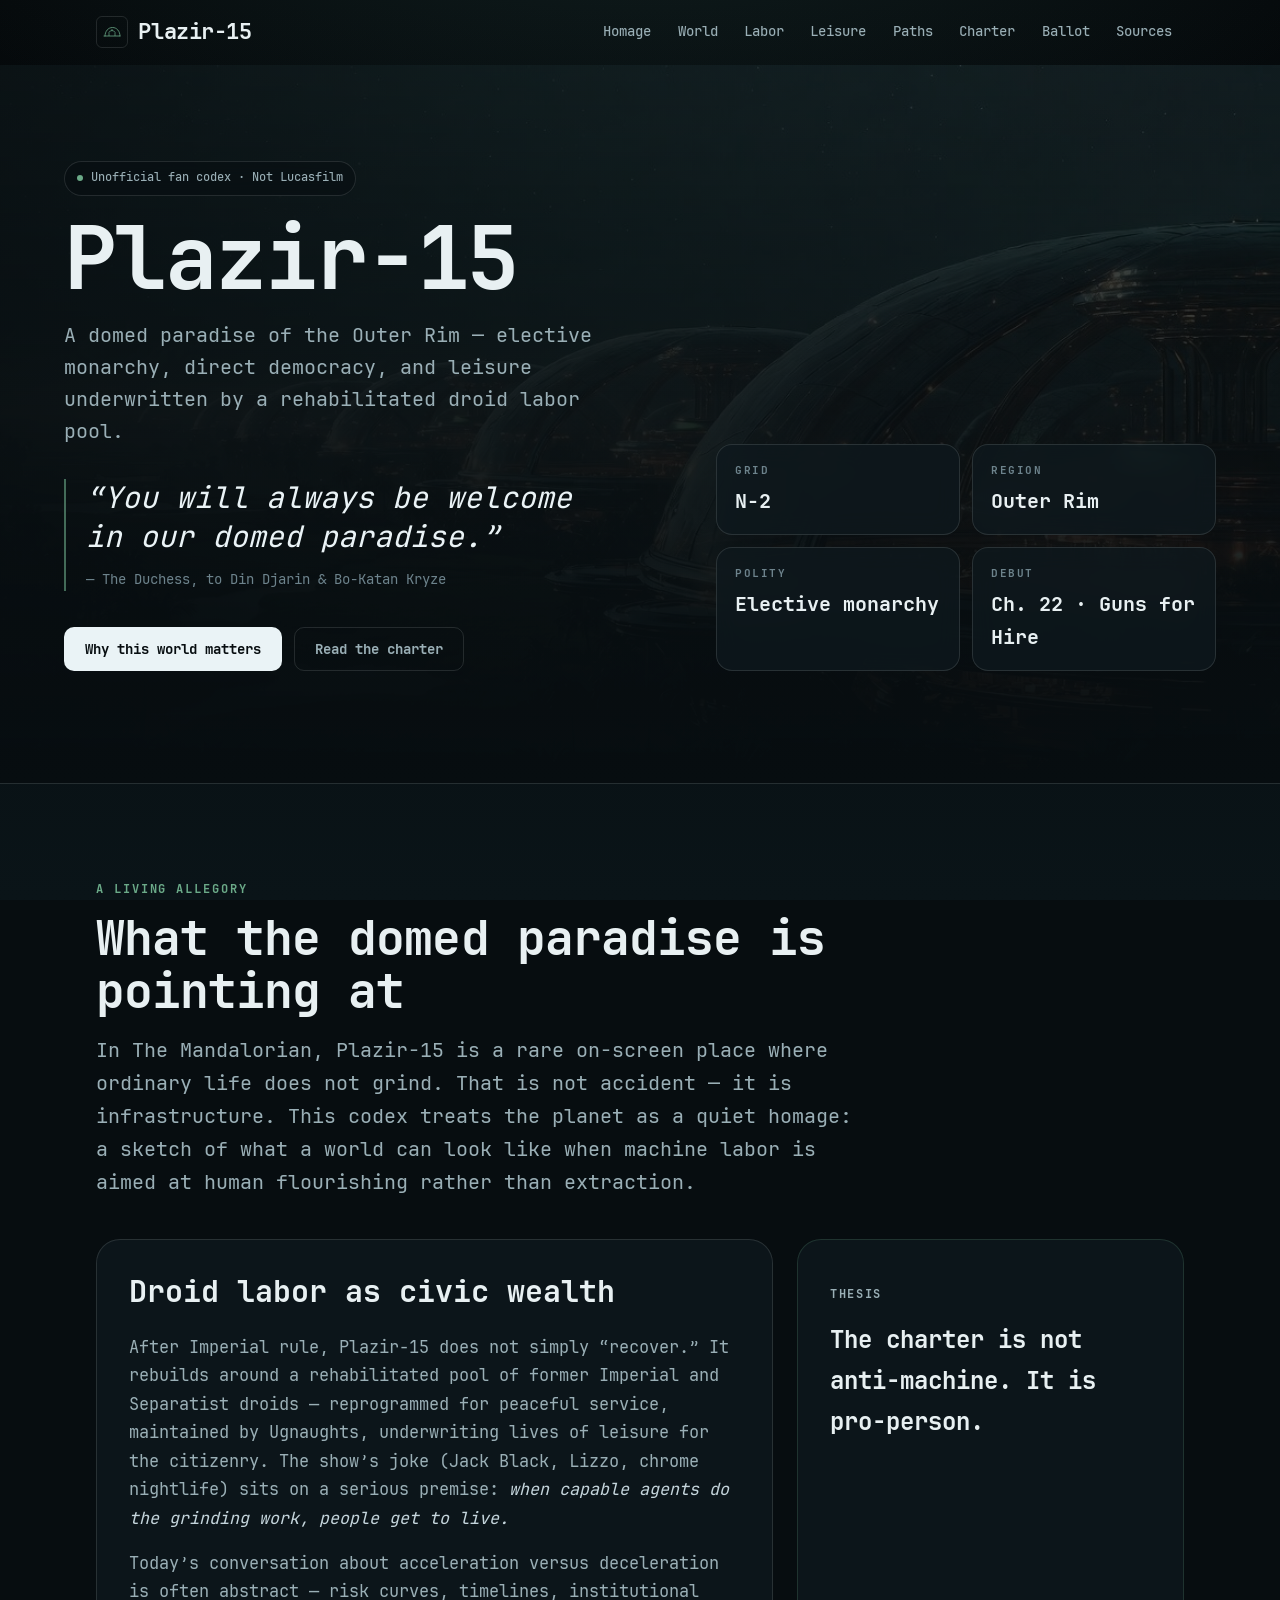
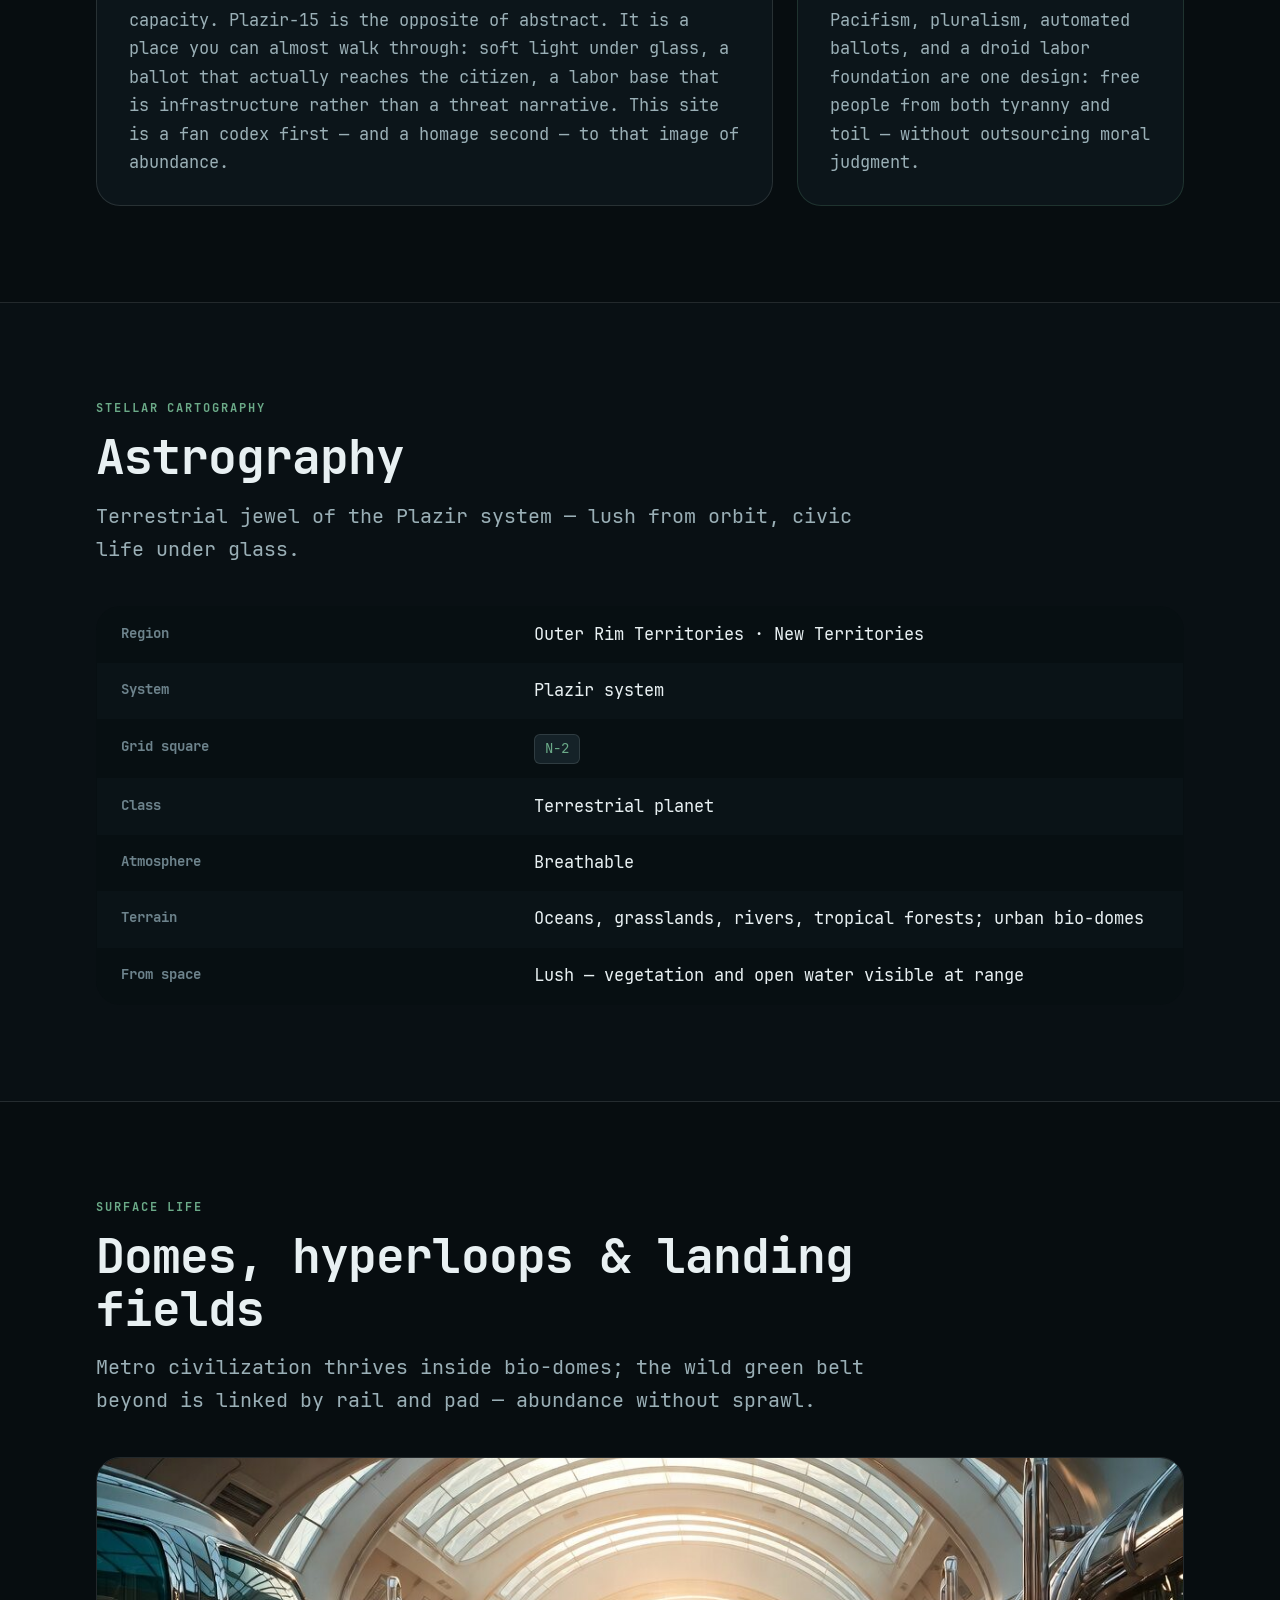
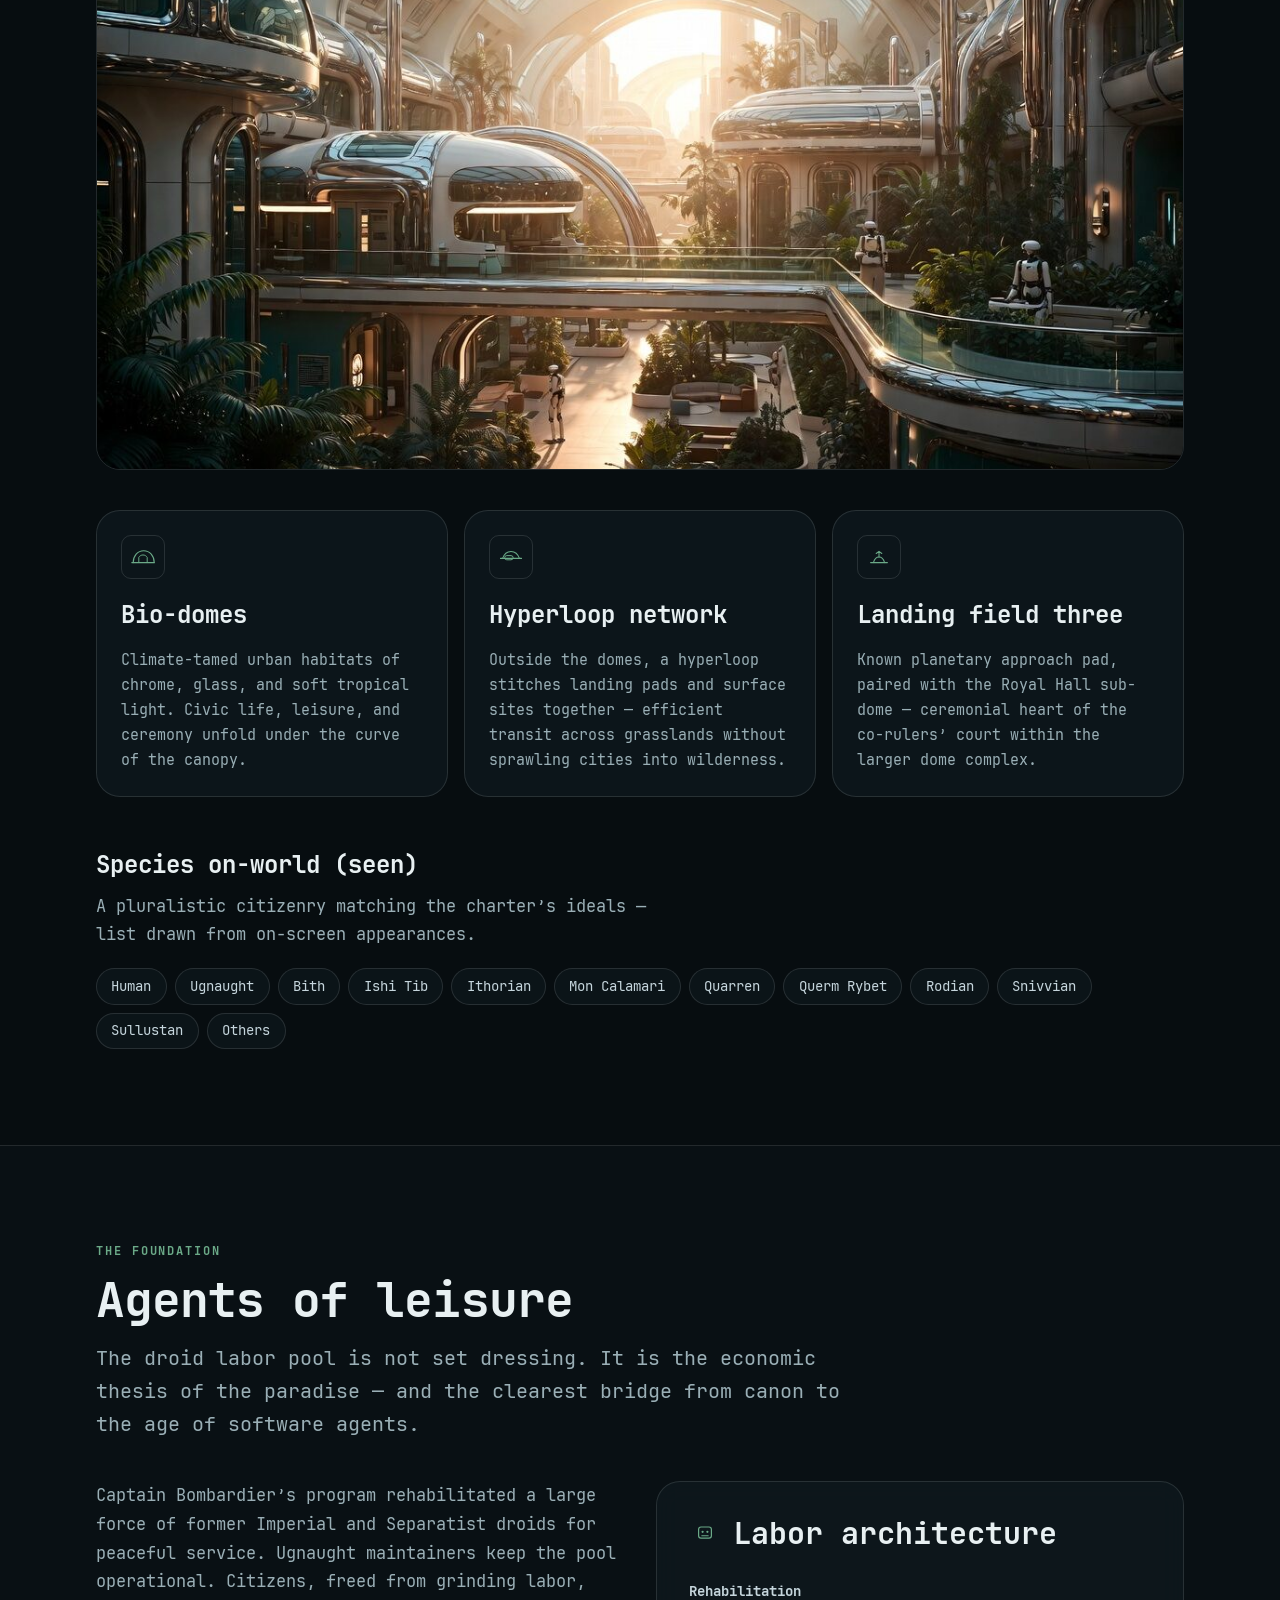
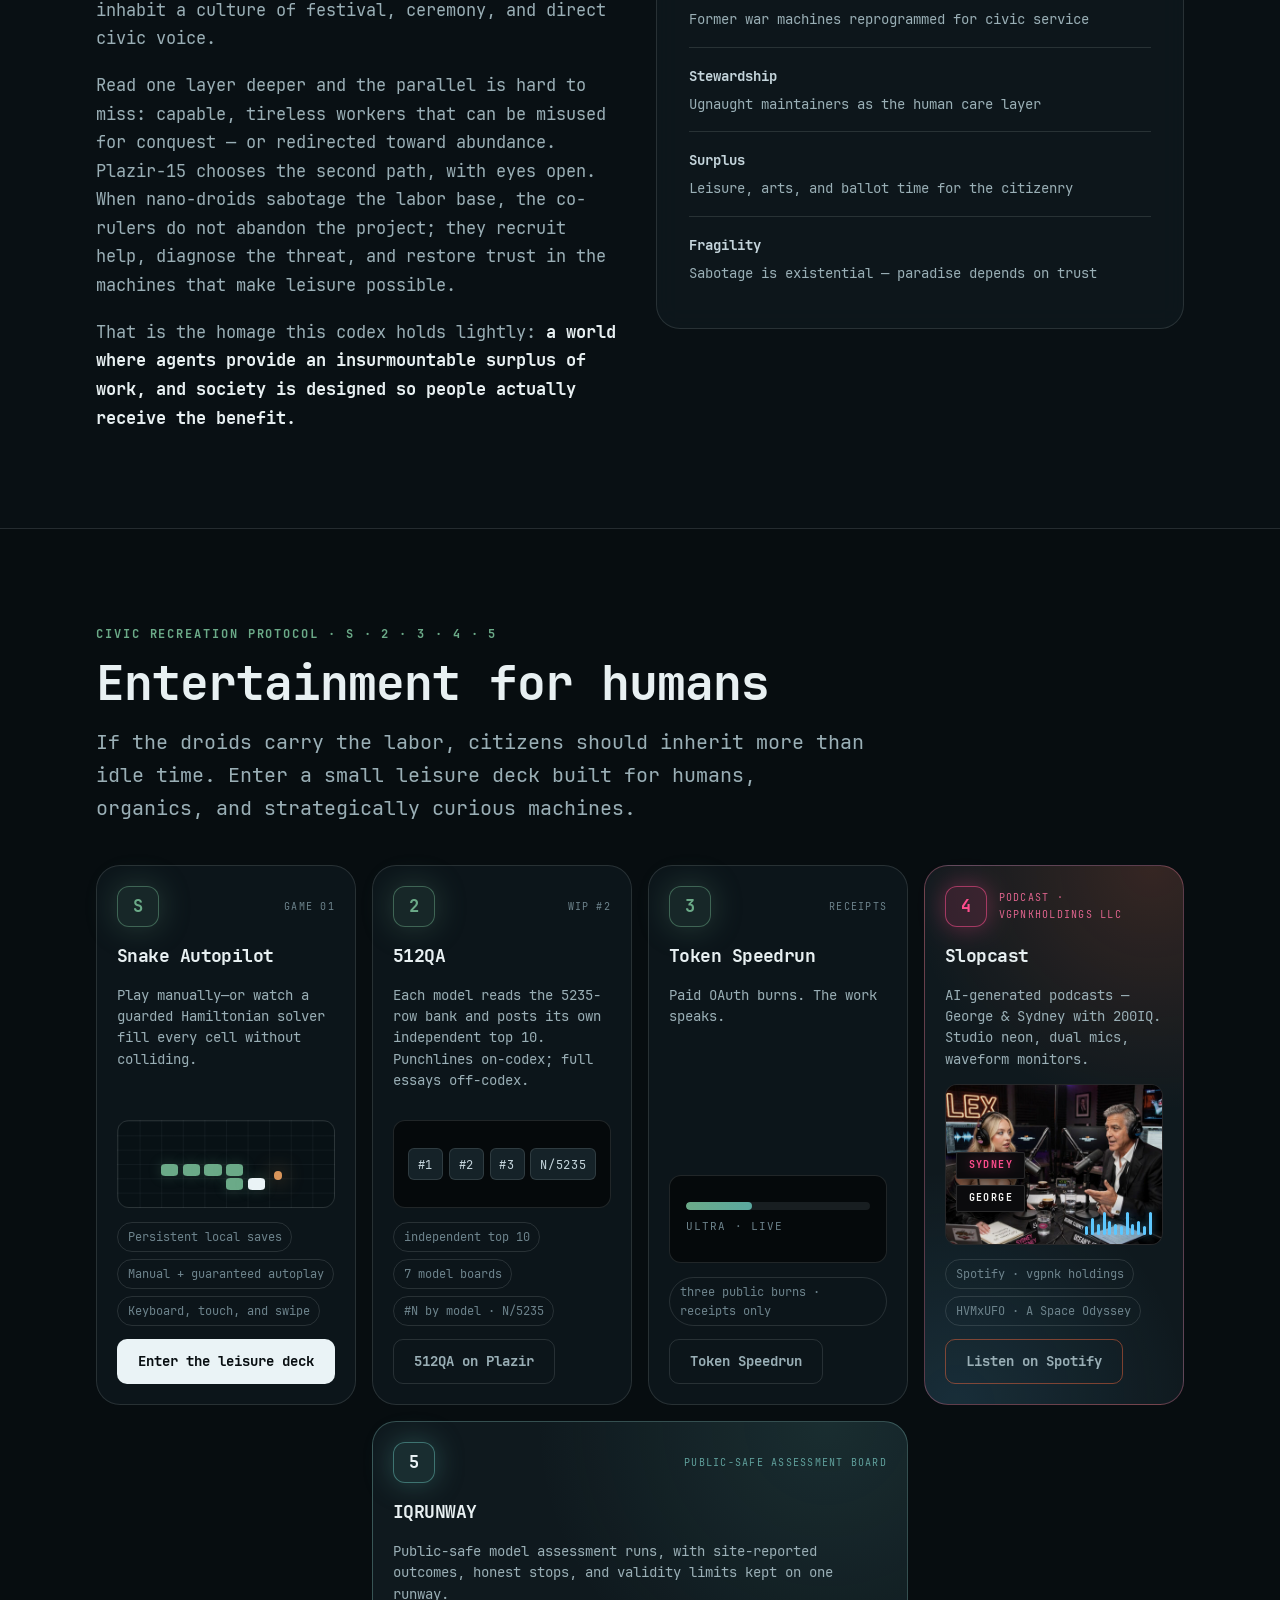
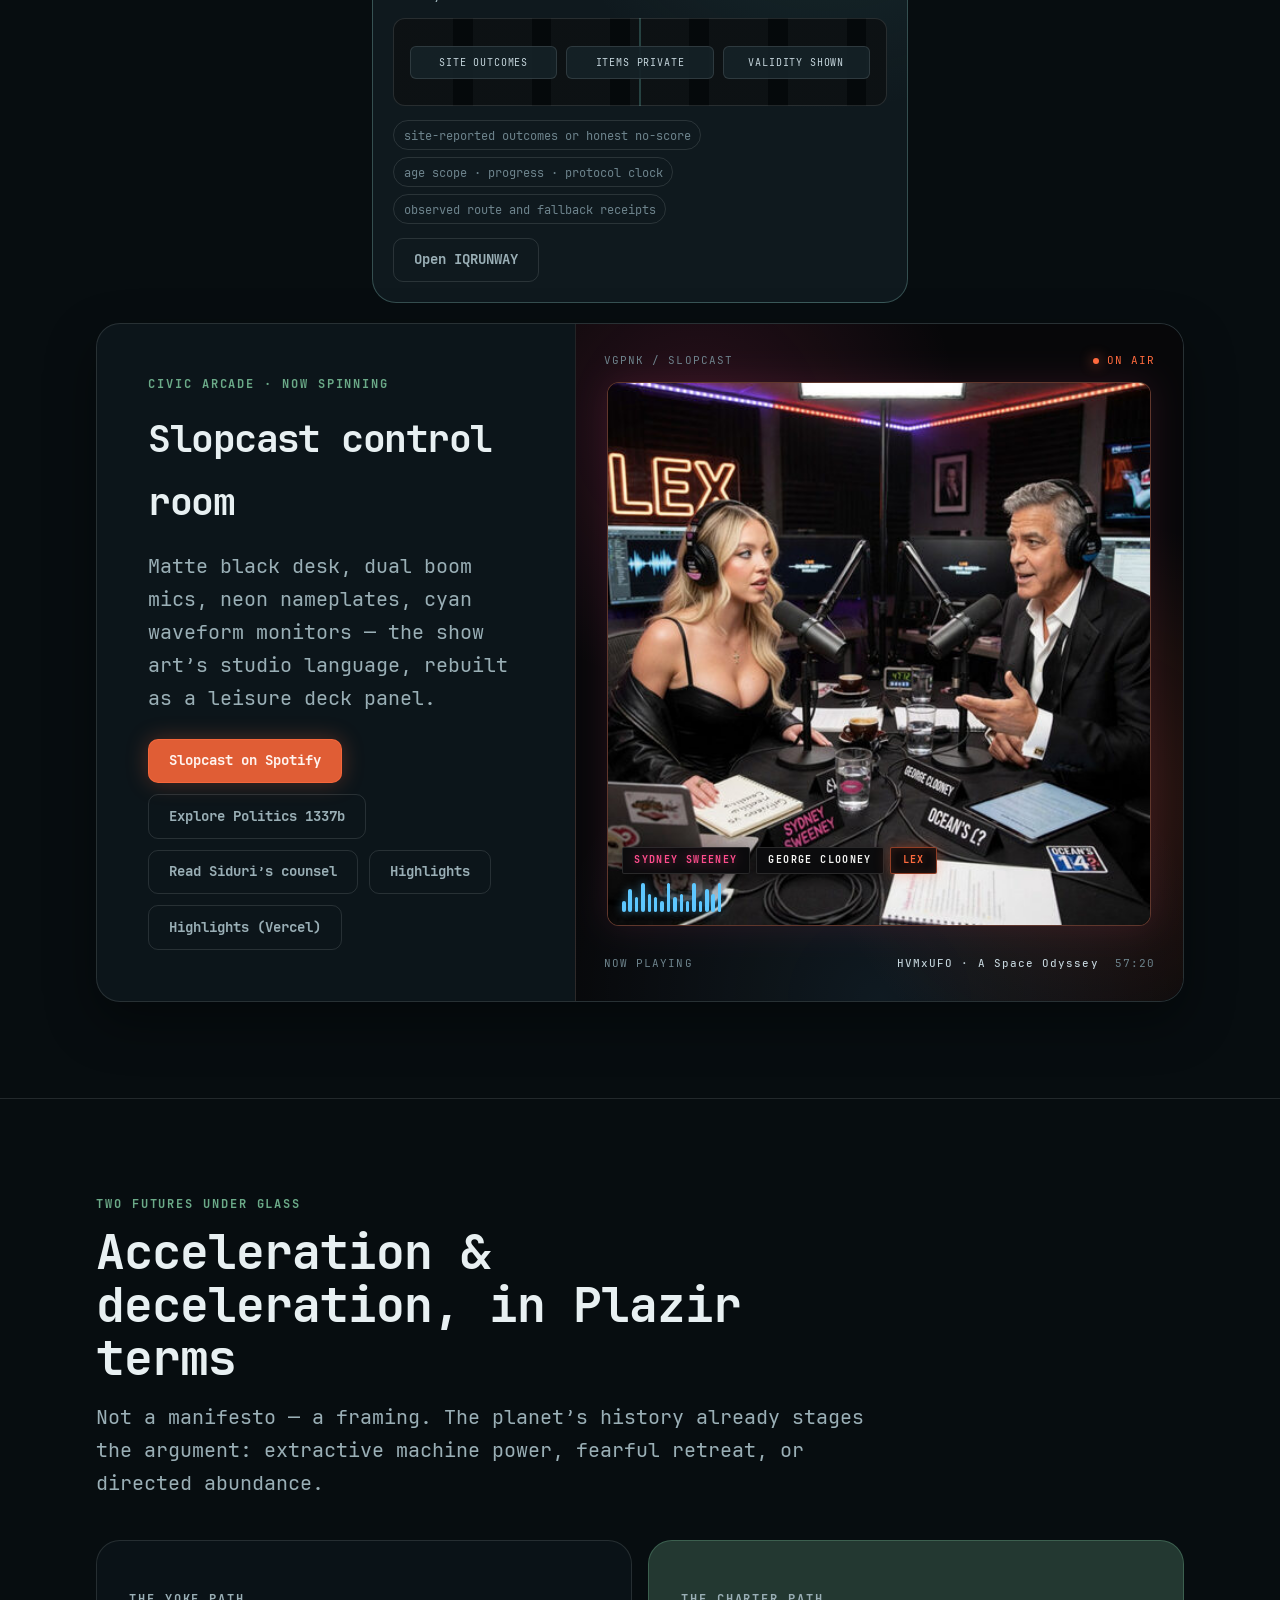
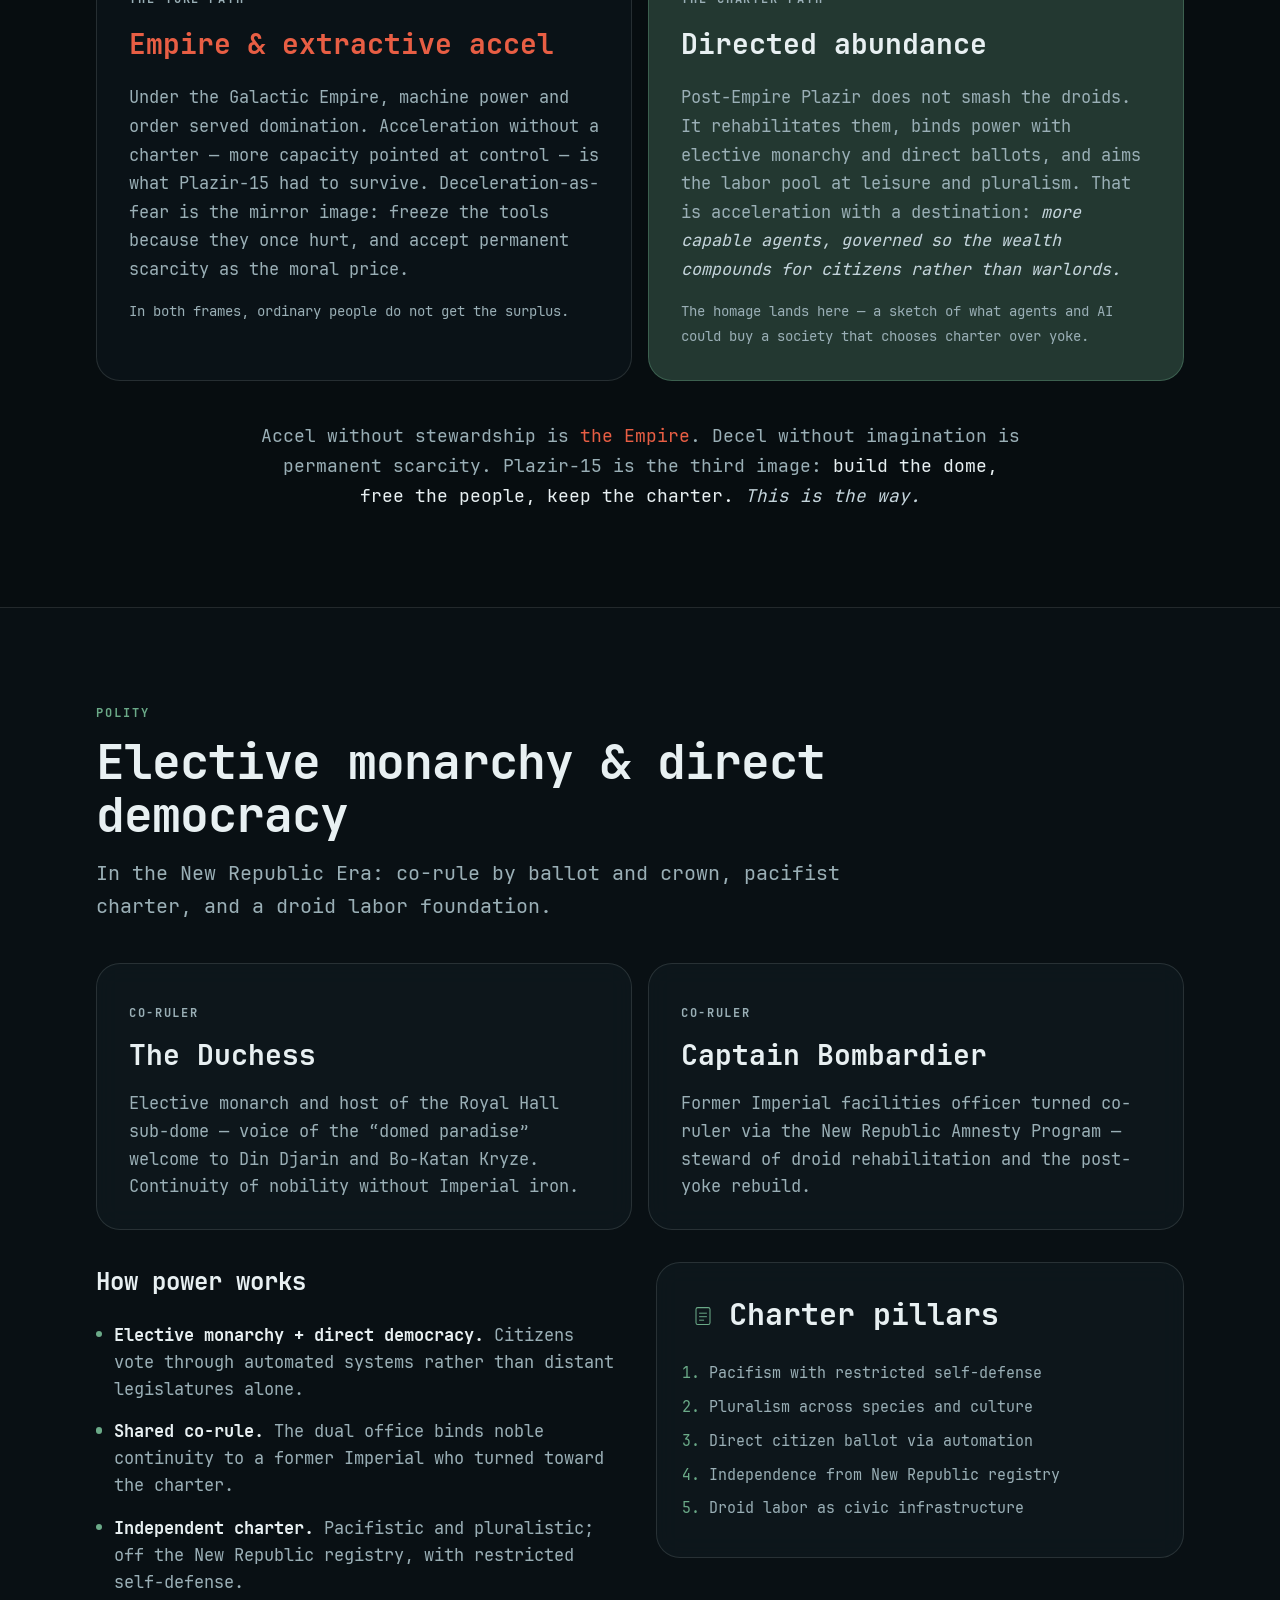
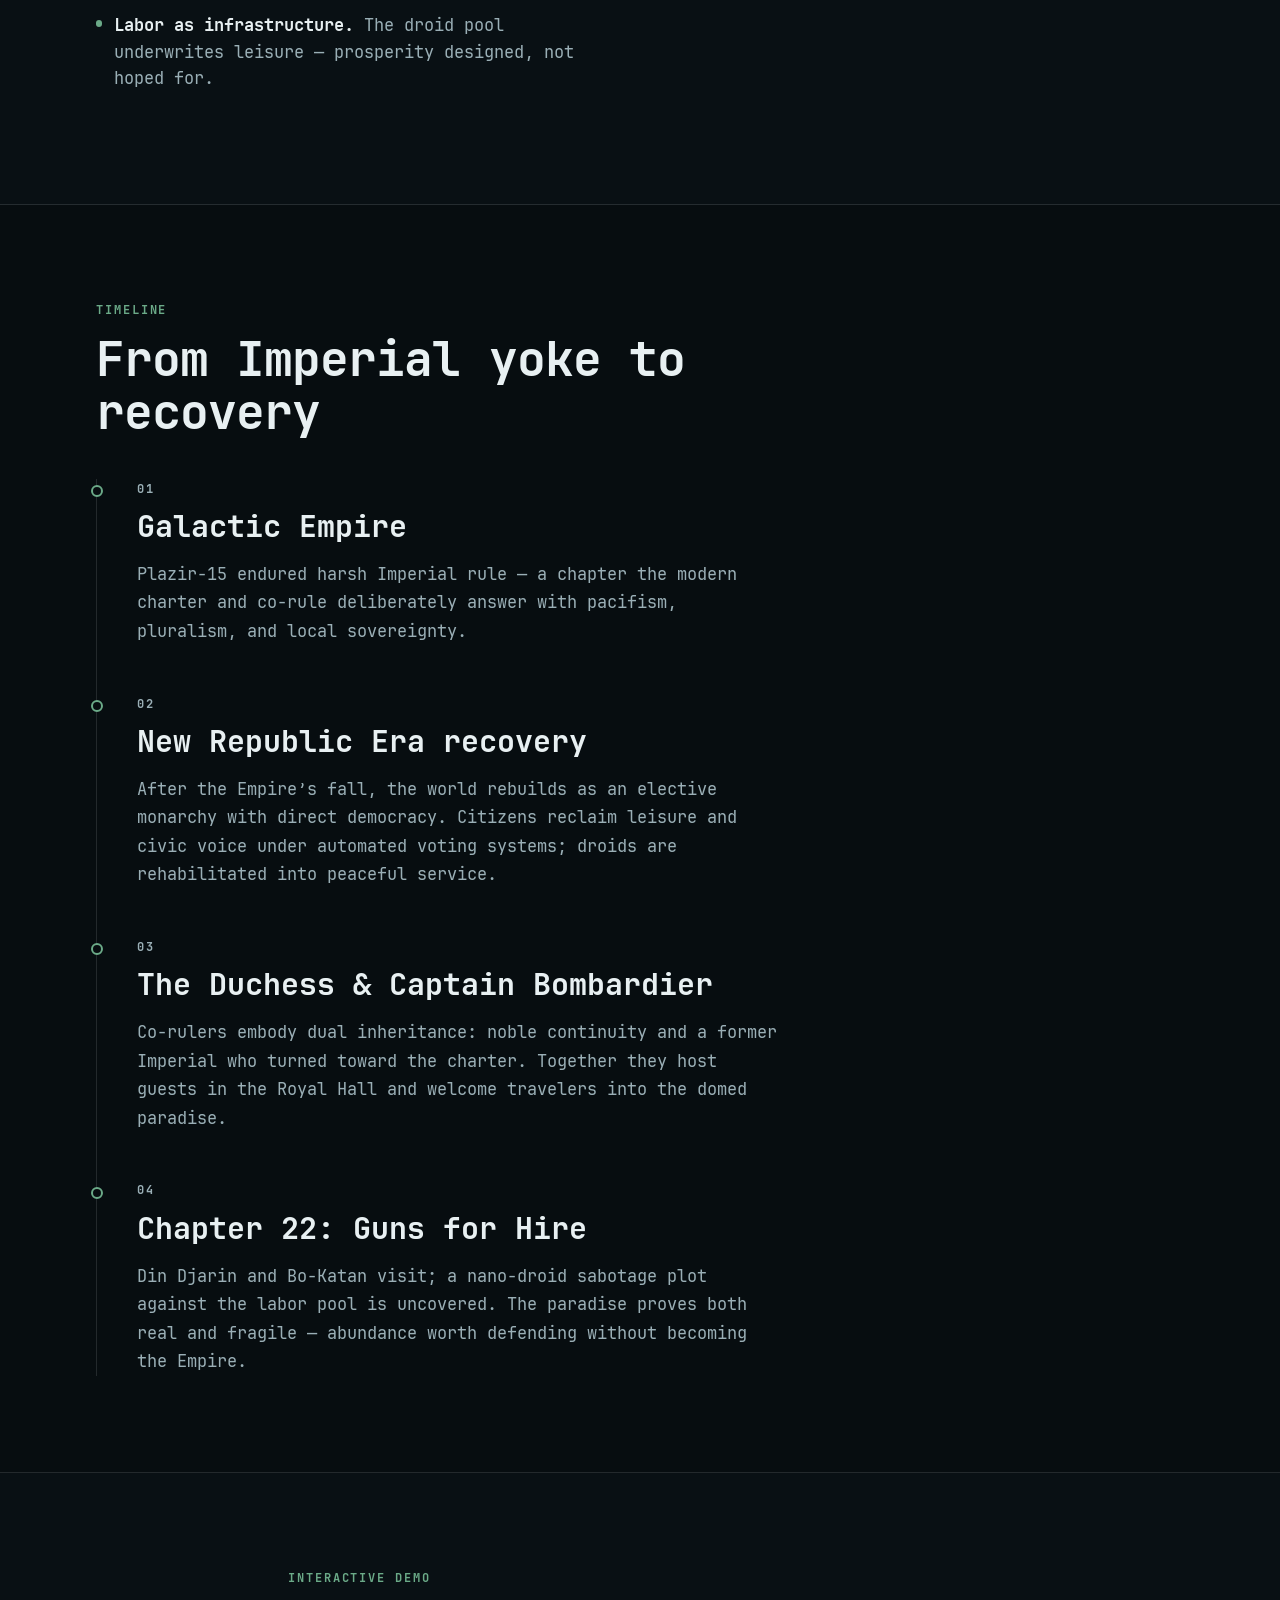
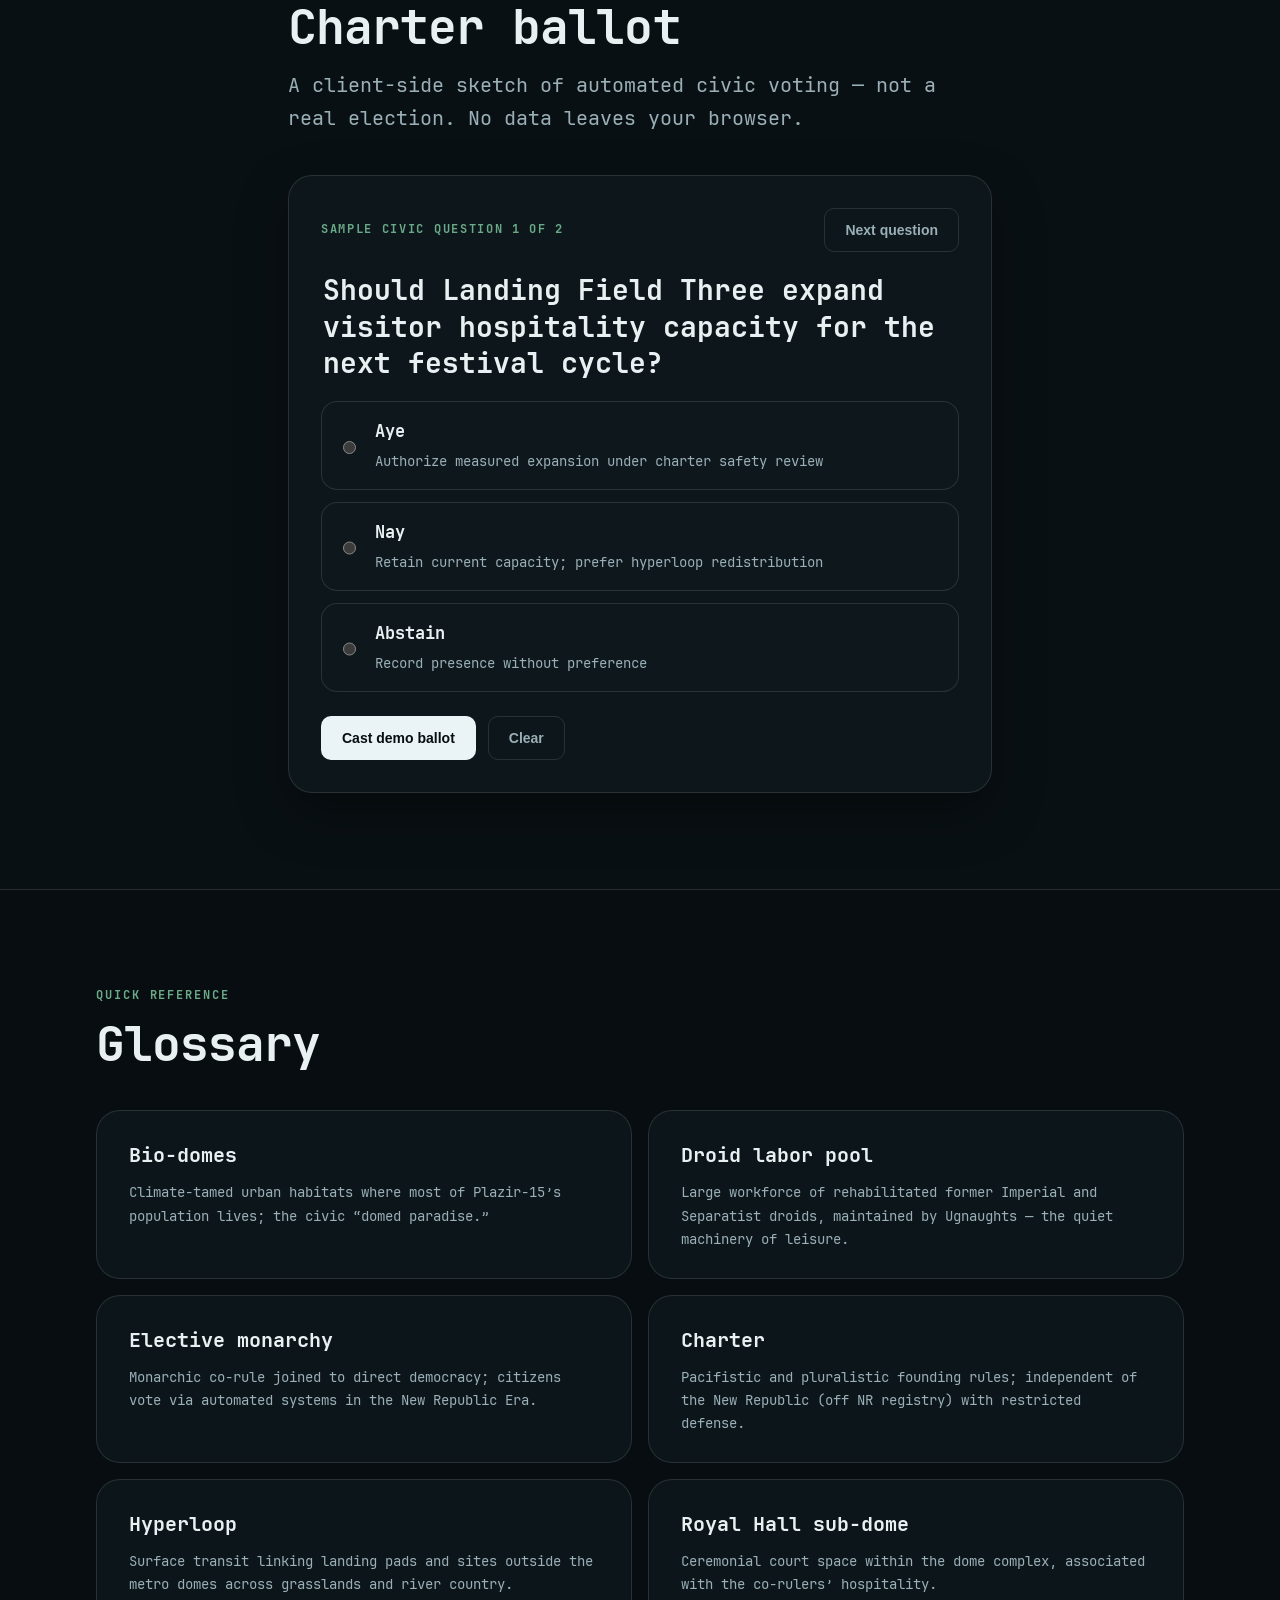
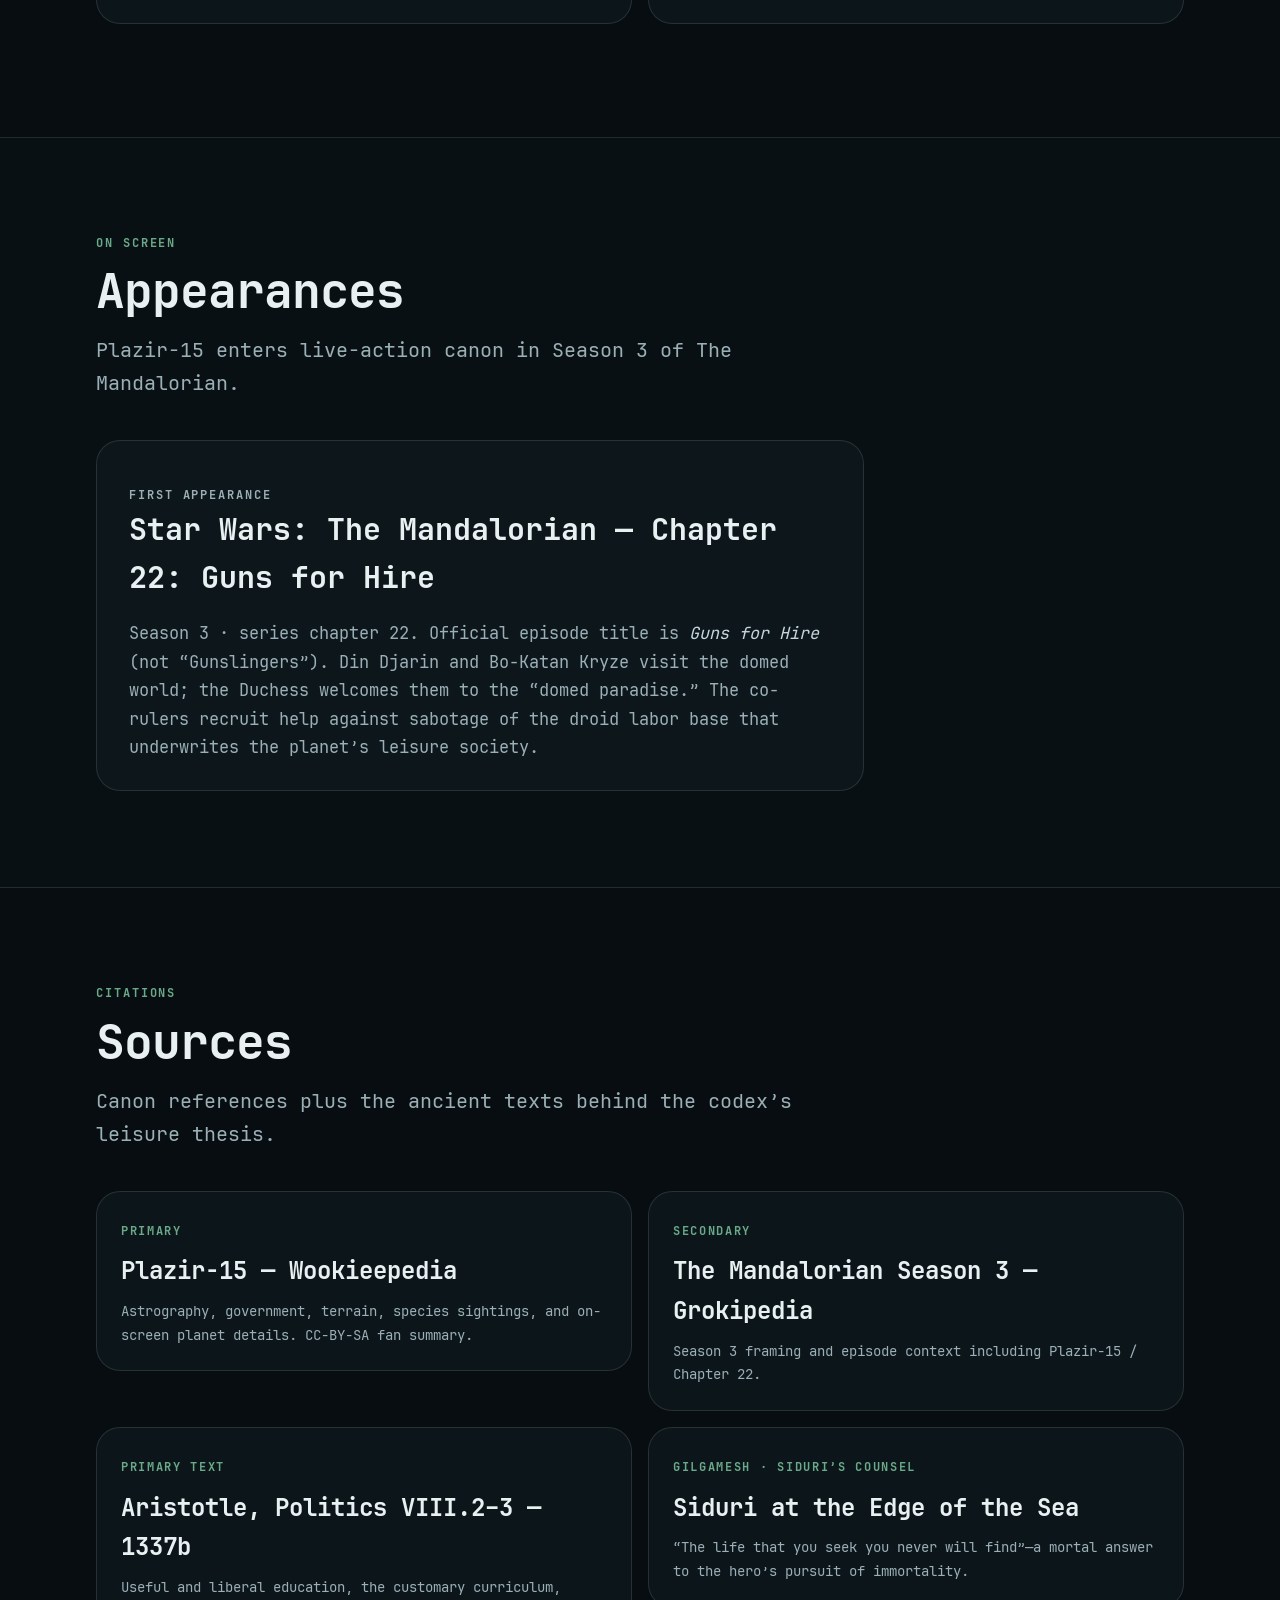
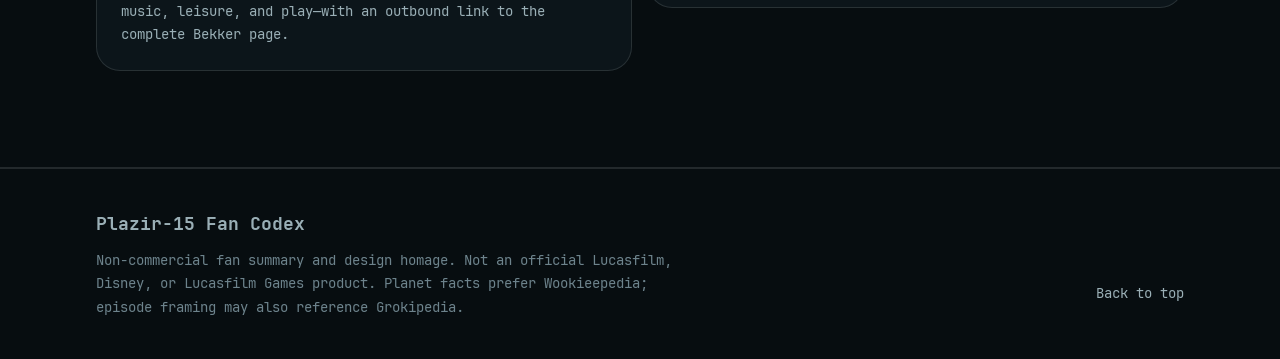
==== commit bd02d101: "plazir-15: IQRUNWAY leisure card, sitemap/README/CHANGELOG refresh" ====
--- a/index.html
+++ b/index.html
@@ -222,7 +222,7 @@
     <section class="section" id="leisure" aria-labelledby="leisure-heading">
       <div class="section-max">
         <header class="section-head">
-          <p class="eyebrow">Civic recreation protocol · S · 2 · 3 · 4</p>
+          <p class="eyebrow">Civic recreation protocol · S · 2 · 3 · 4 · 5</p>
           <h2 id="leisure-heading">Entertainment for humans</h2>
           <p class="lede">If the droids carry the labor, citizens should inherit more than idle time. Enter a small leisure deck built for humans, organics, and strategically curious machines.</p>
         </header>
@@ -305,6 +305,24 @@
               <li>HVMxUFO · A Space Odyssey</li>
             </ul>
             <a class="btn btn-ghost leisure-btn-slop" href="https://open.spotify.com/show/5AftGupUTbPW4Vxy9iXZPS" rel="noopener">Listen on Spotify</a>
+          </article>
+
+          <article class="leisure-card leisure-card--iqrunway glass">
+            <div class="leisure-card-top">
+              <span class="leisure-game-mark leisure-game-mark--iq" aria-hidden="true">5</span>
+              <p class="leisure-card-kicker">Public-safe assessment board</p>
+            </div>
+            <h3>IQRUNWAY</h3>
+            <p>Public-safe model assessment runs, with site-reported outcomes, honest stops, and validity limits kept on one runway.</p>
+            <div class="leisure-mini leisure-mini--iqrunway" aria-hidden="true">
+              <span>SITE OUTCOMES</span><span>ITEMS PRIVATE</span><span>VALIDITY SHOWN</span>
+            </div>
+            <ul class="leisure-specs" aria-label="IQRUNWAY">
+              <li>site-reported outcomes or honest no-score</li>
+              <li>age scope · progress · protocol clock</li>
+              <li>observed route and fallback receipts</li>
+            </ul>
+            <a class="btn btn-ghost" href="iqrunway/">Open IQRUNWAY</a>
           </article>
         </div>
 
--- a/styles.css
+++ b/styles.css
@@ -720,6 +720,18 @@
   }
 }
 
+@media (min-width: 768px) {
+  .leisure-card--iqrunway {
+    grid-column: 1 / -1;
+  }
+}
+
+@media (min-width: 1100px) {
+  .leisure-card--iqrunway {
+    grid-column: 2 / span 2;
+  }
+}
+
 .leisure-card {
   display: flex;
   flex-direction: column;
@@ -795,6 +807,13 @@
   box-shadow: 0 0 1.6rem color-mix(in oklab, var(--slop-pink) 35%, transparent);
 }
 
+.leisure-game-mark--iq {
+  border-color: color-mix(in oklab, var(--teal) 58%, transparent);
+  background: color-mix(in oklab, var(--teal) 14%, transparent);
+  color: var(--chrome-bright);
+  box-shadow: 0 0 1.8rem color-mix(in oklab, var(--teal) 35%, transparent);
+}
+
 .leisure-mini {
   position: relative;
   width: 100%;
@@ -890,6 +909,31 @@
   background: linear-gradient(90deg, var(--leaf), var(--teal));
 }
 
+.leisure-mini--iqrunway {
+  display: grid;
+  grid-template-columns: repeat(3, minmax(0, 1fr));
+  align-items: center;
+  gap: 0.55rem;
+  padding: 1rem;
+  background:
+    linear-gradient(90deg, transparent 0 49.8%, color-mix(in oklab, var(--teal) 32%, transparent) 49.8% 50.2%, transparent 50.2%),
+    repeating-linear-gradient(90deg, color-mix(in oklab, var(--chrome) 4%, transparent) 0 12%, transparent 12% 16%),
+    var(--bg-deep);
+  font-family: var(--font-mono);
+  font-size: 0.65rem;
+  letter-spacing: 0.08em;
+  text-align: center;
+  color: var(--chrome);
+}
+
+.leisure-mini--iqrunway span {
+  position: relative;
+  padding: 0.45rem 0.3rem;
+  border: 1px solid var(--border);
+  border-radius: 6px;
+  background: color-mix(in oklab, var(--surface-2) 92%, transparent);
+}
+
 .leisure-card--slopcast {
   border-color: color-mix(in oklab, var(--slop-pink) 22%, var(--border));
   background:
@@ -900,6 +944,17 @@
 
 .leisure-card--slopcast .leisure-card-kicker {
   color: color-mix(in oklab, var(--slop-pink) 75%, var(--faint));
+}
+
+.leisure-card--iqrunway {
+  border-color: color-mix(in oklab, var(--teal) 24%, var(--border));
+  background:
+    radial-gradient(circle at 85% 0%, color-mix(in oklab, var(--teal) 14%, transparent), transparent 44%),
+    var(--surface);
+}
+
+.leisure-card--iqrunway .leisure-card-kicker {
+  color: color-mix(in oklab, var(--teal) 78%, var(--faint));
 }
 
 .leisure-slop-stage {
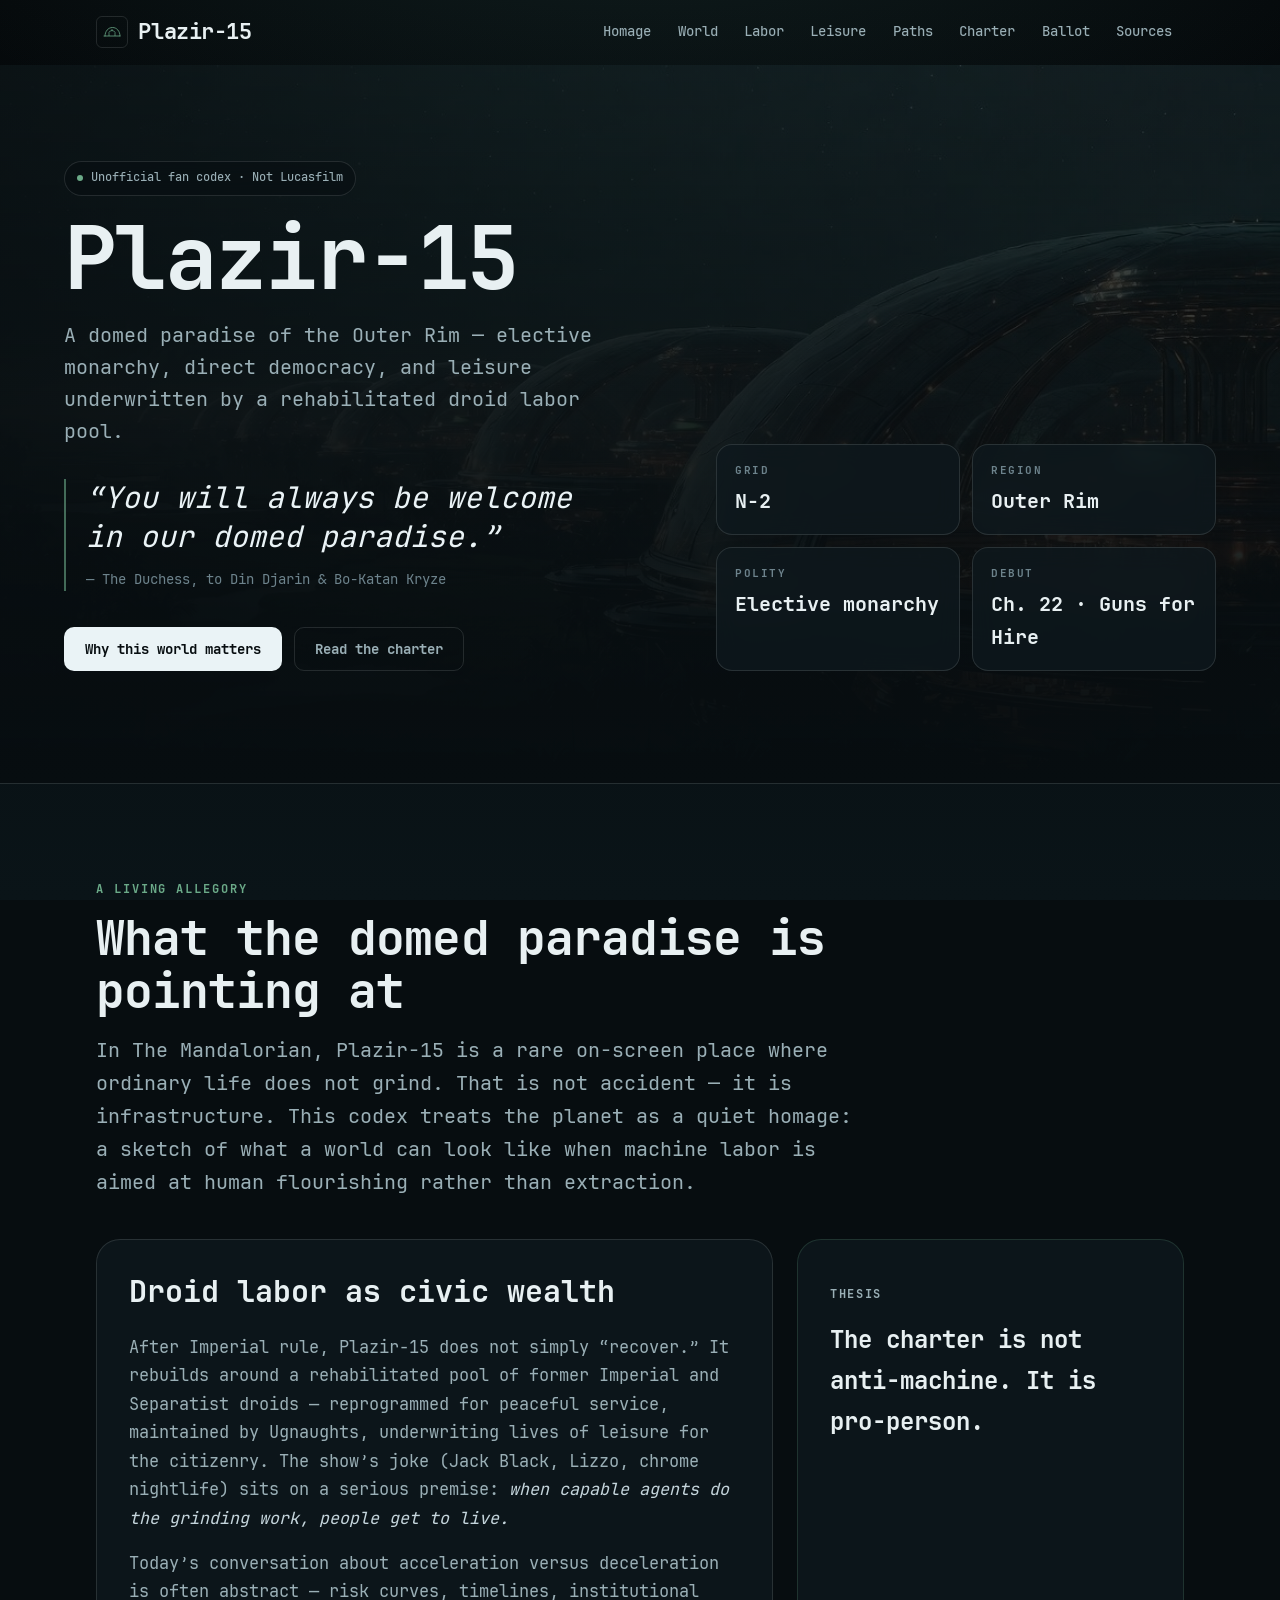
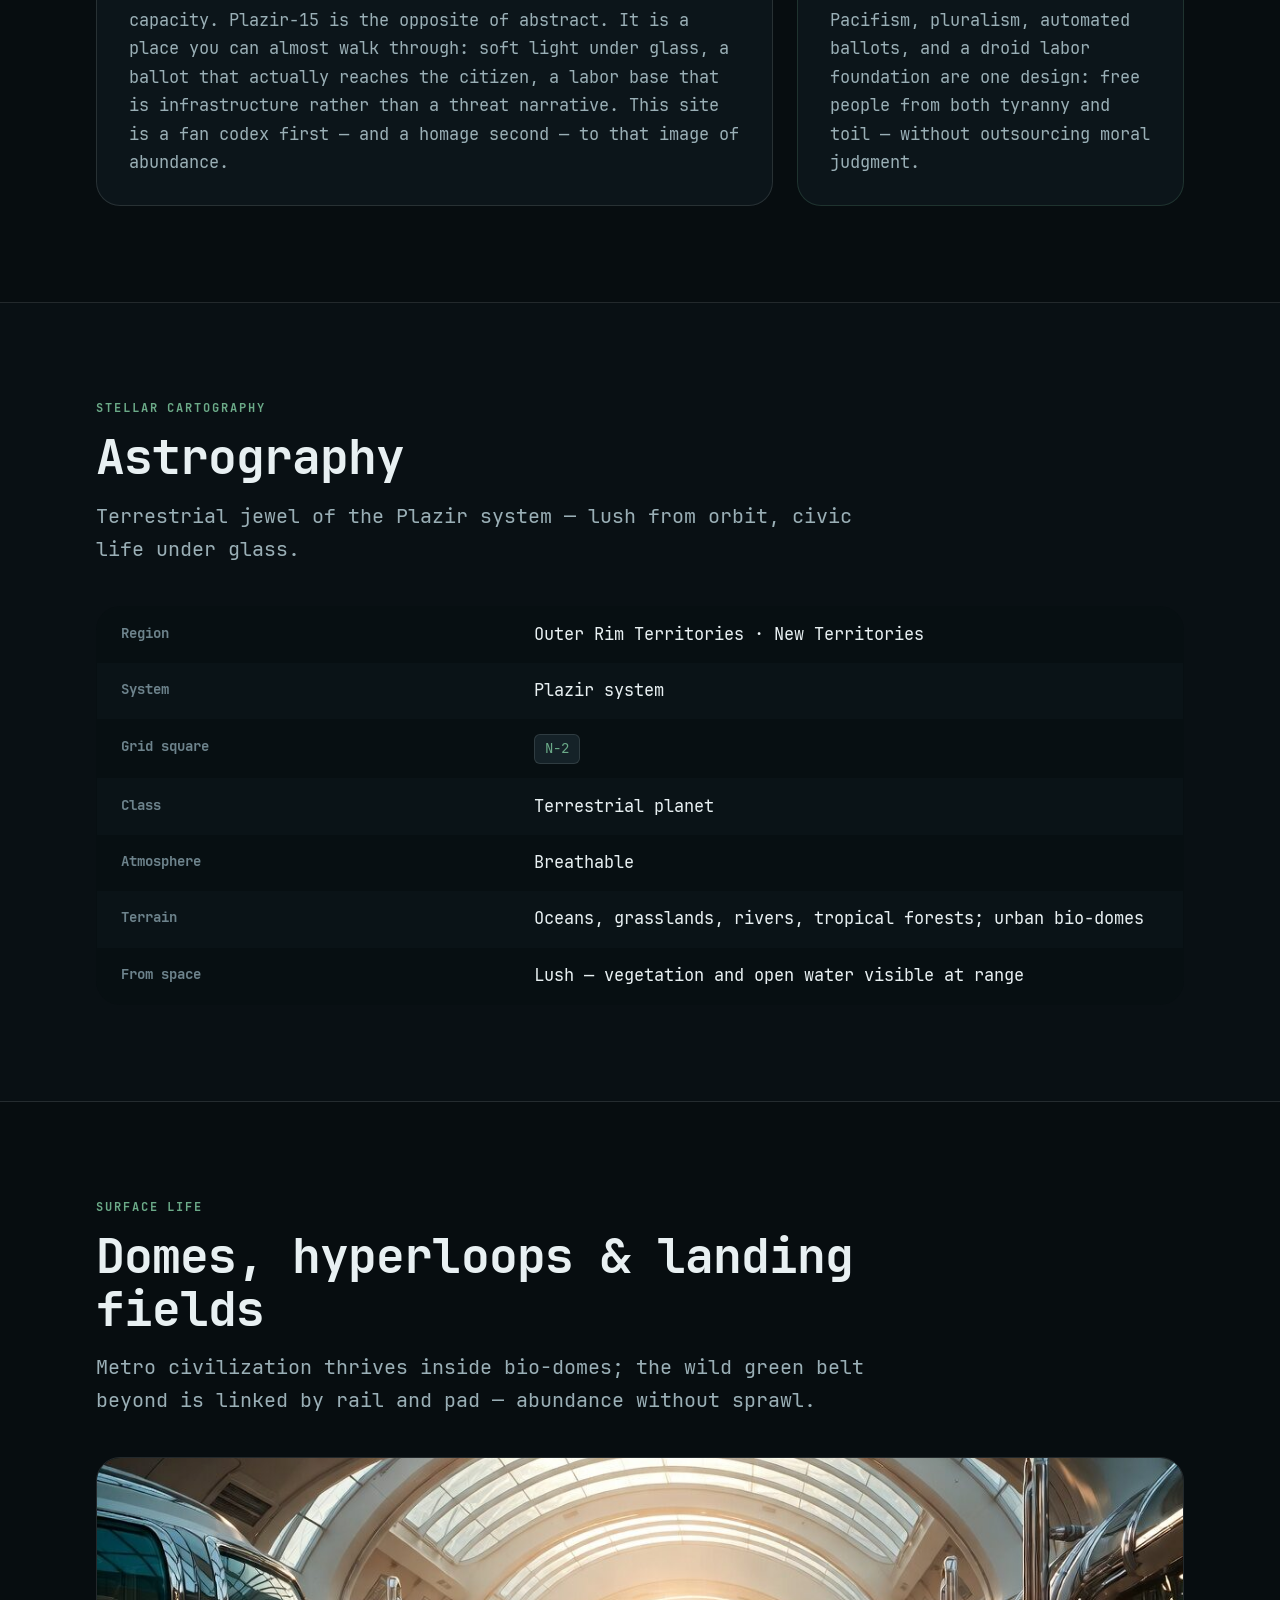
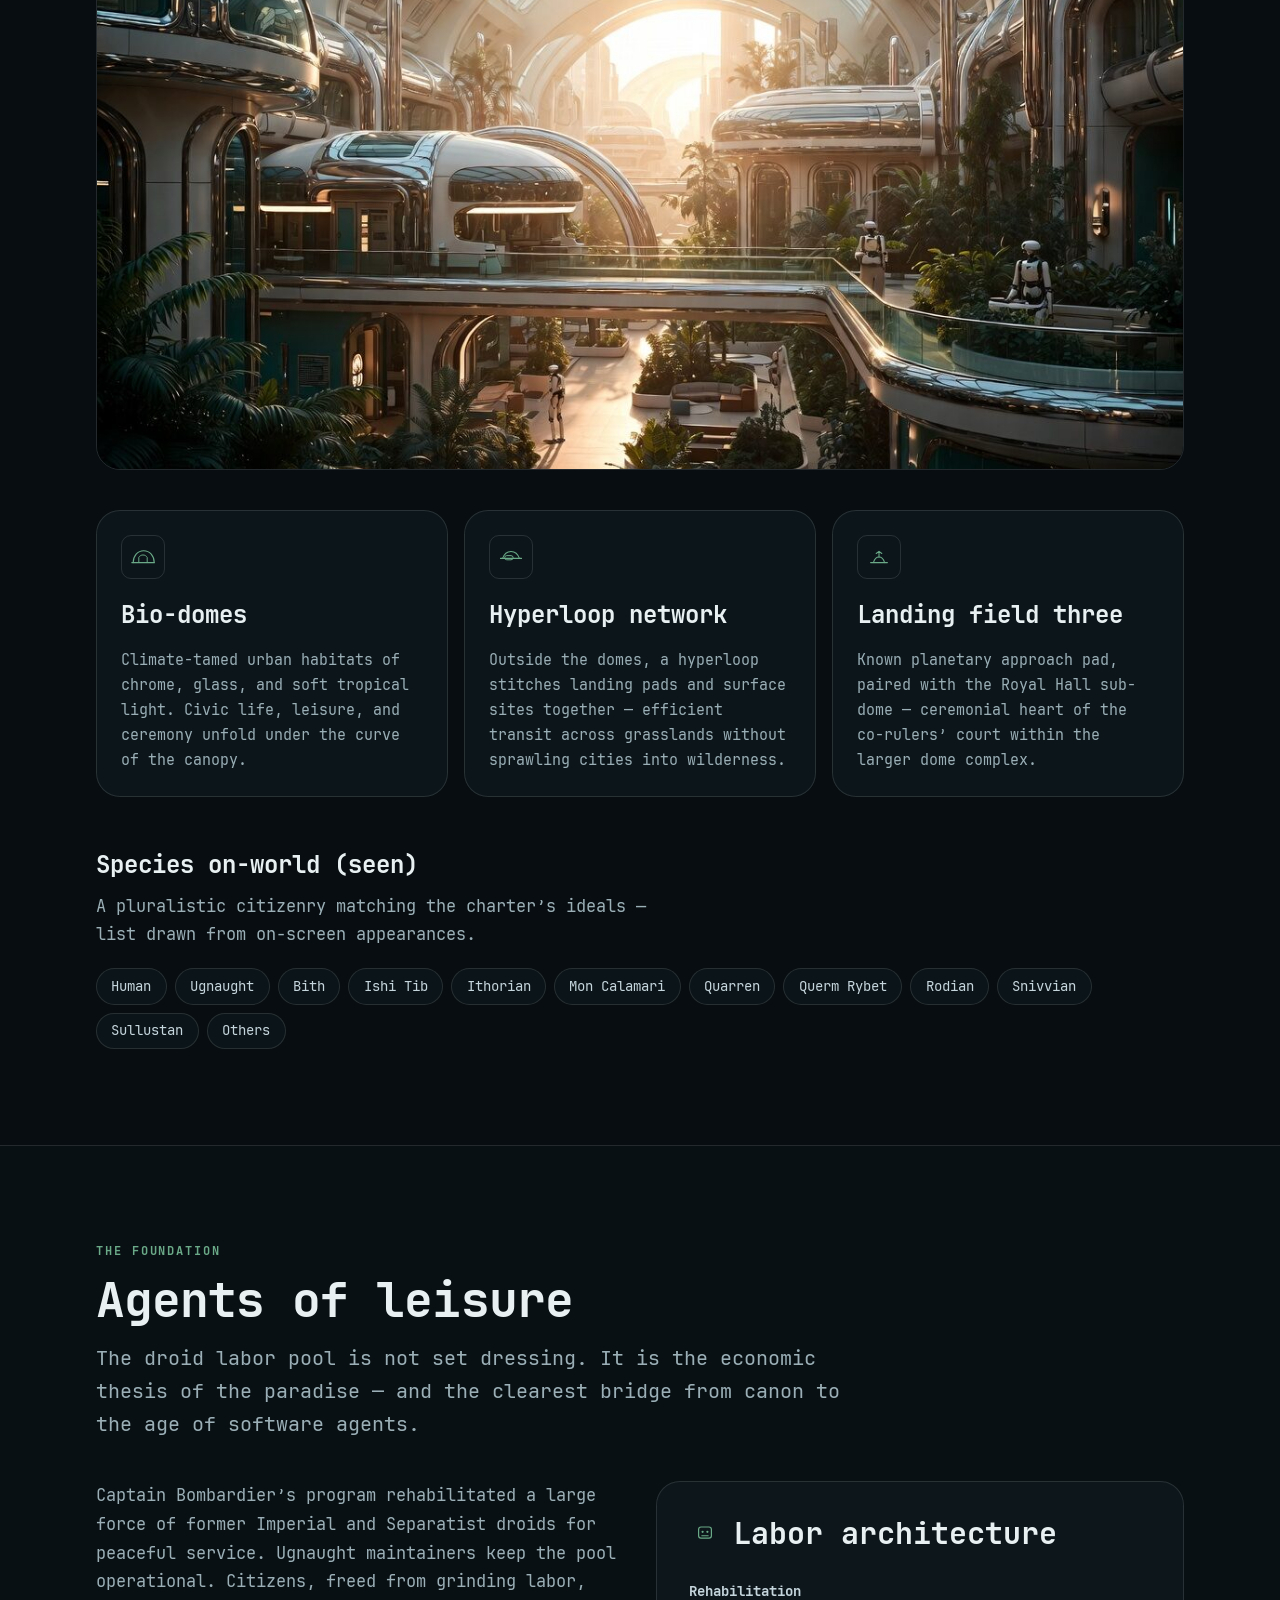
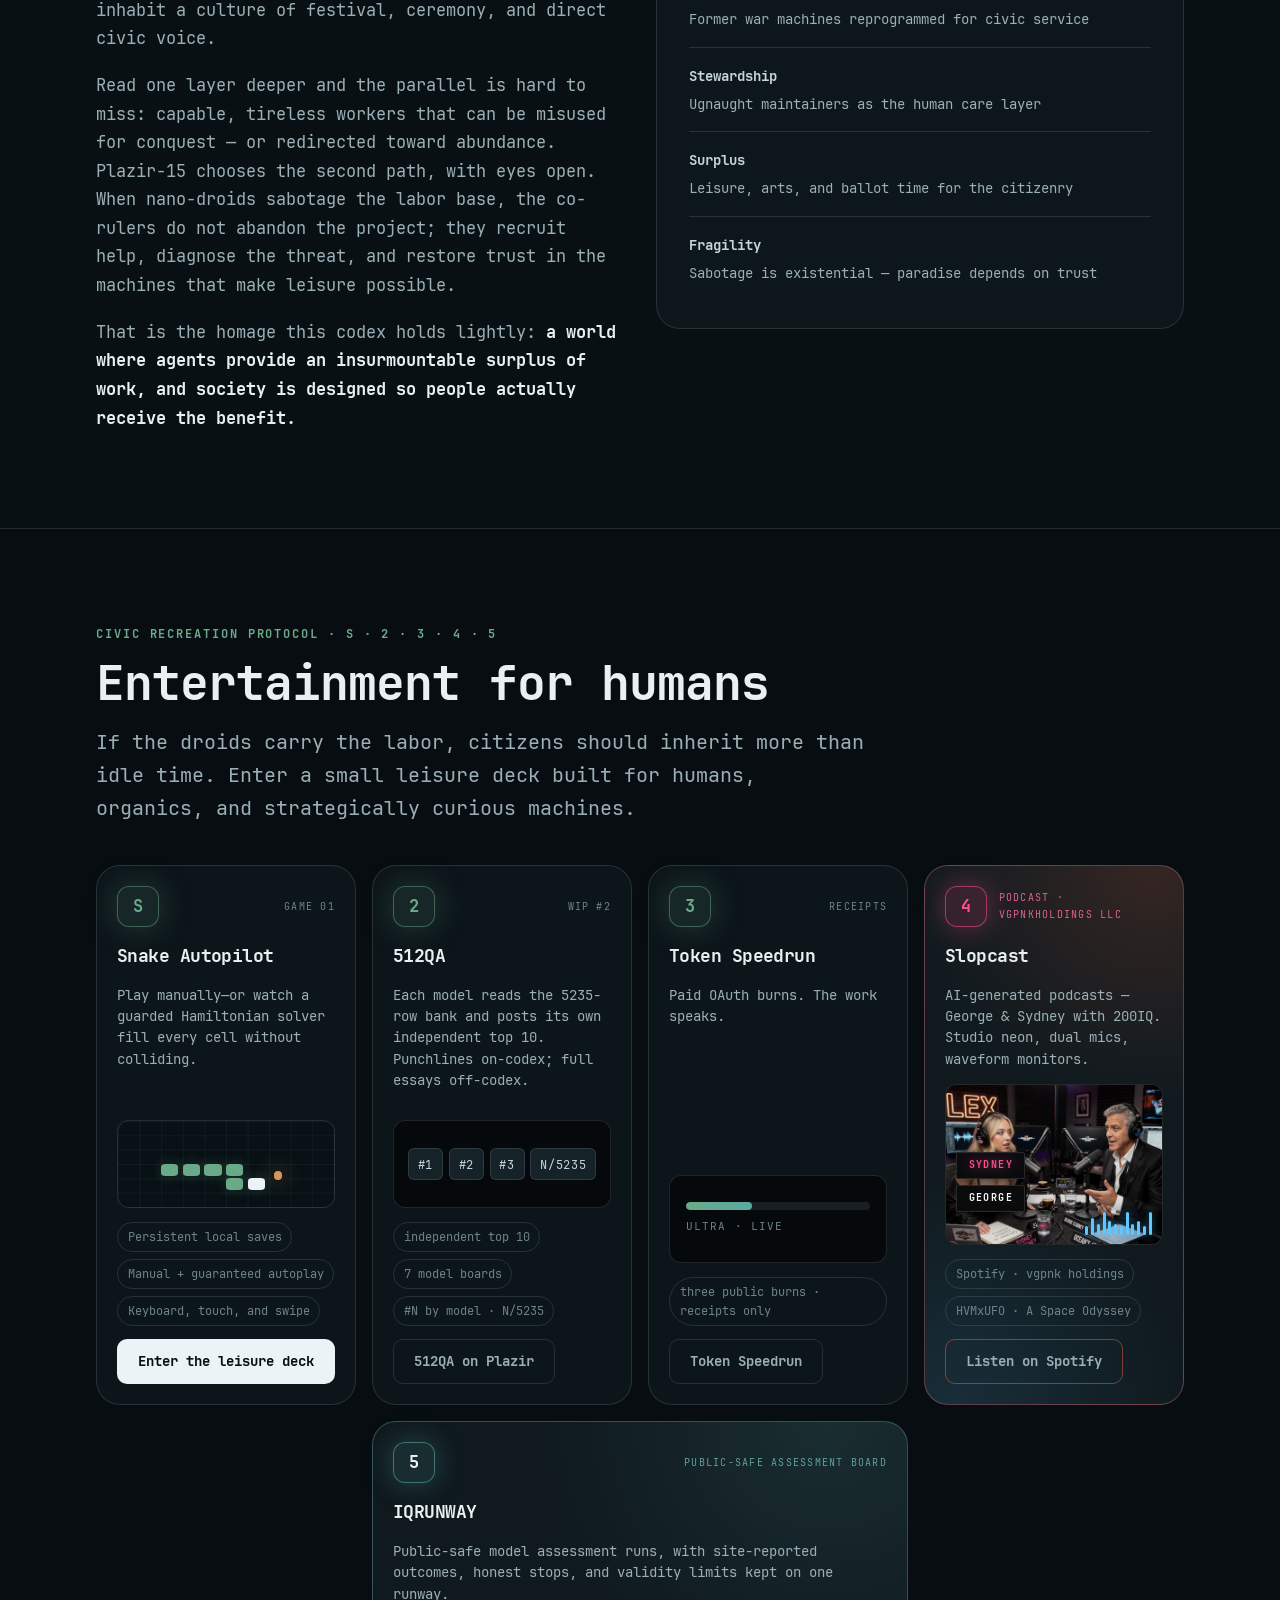
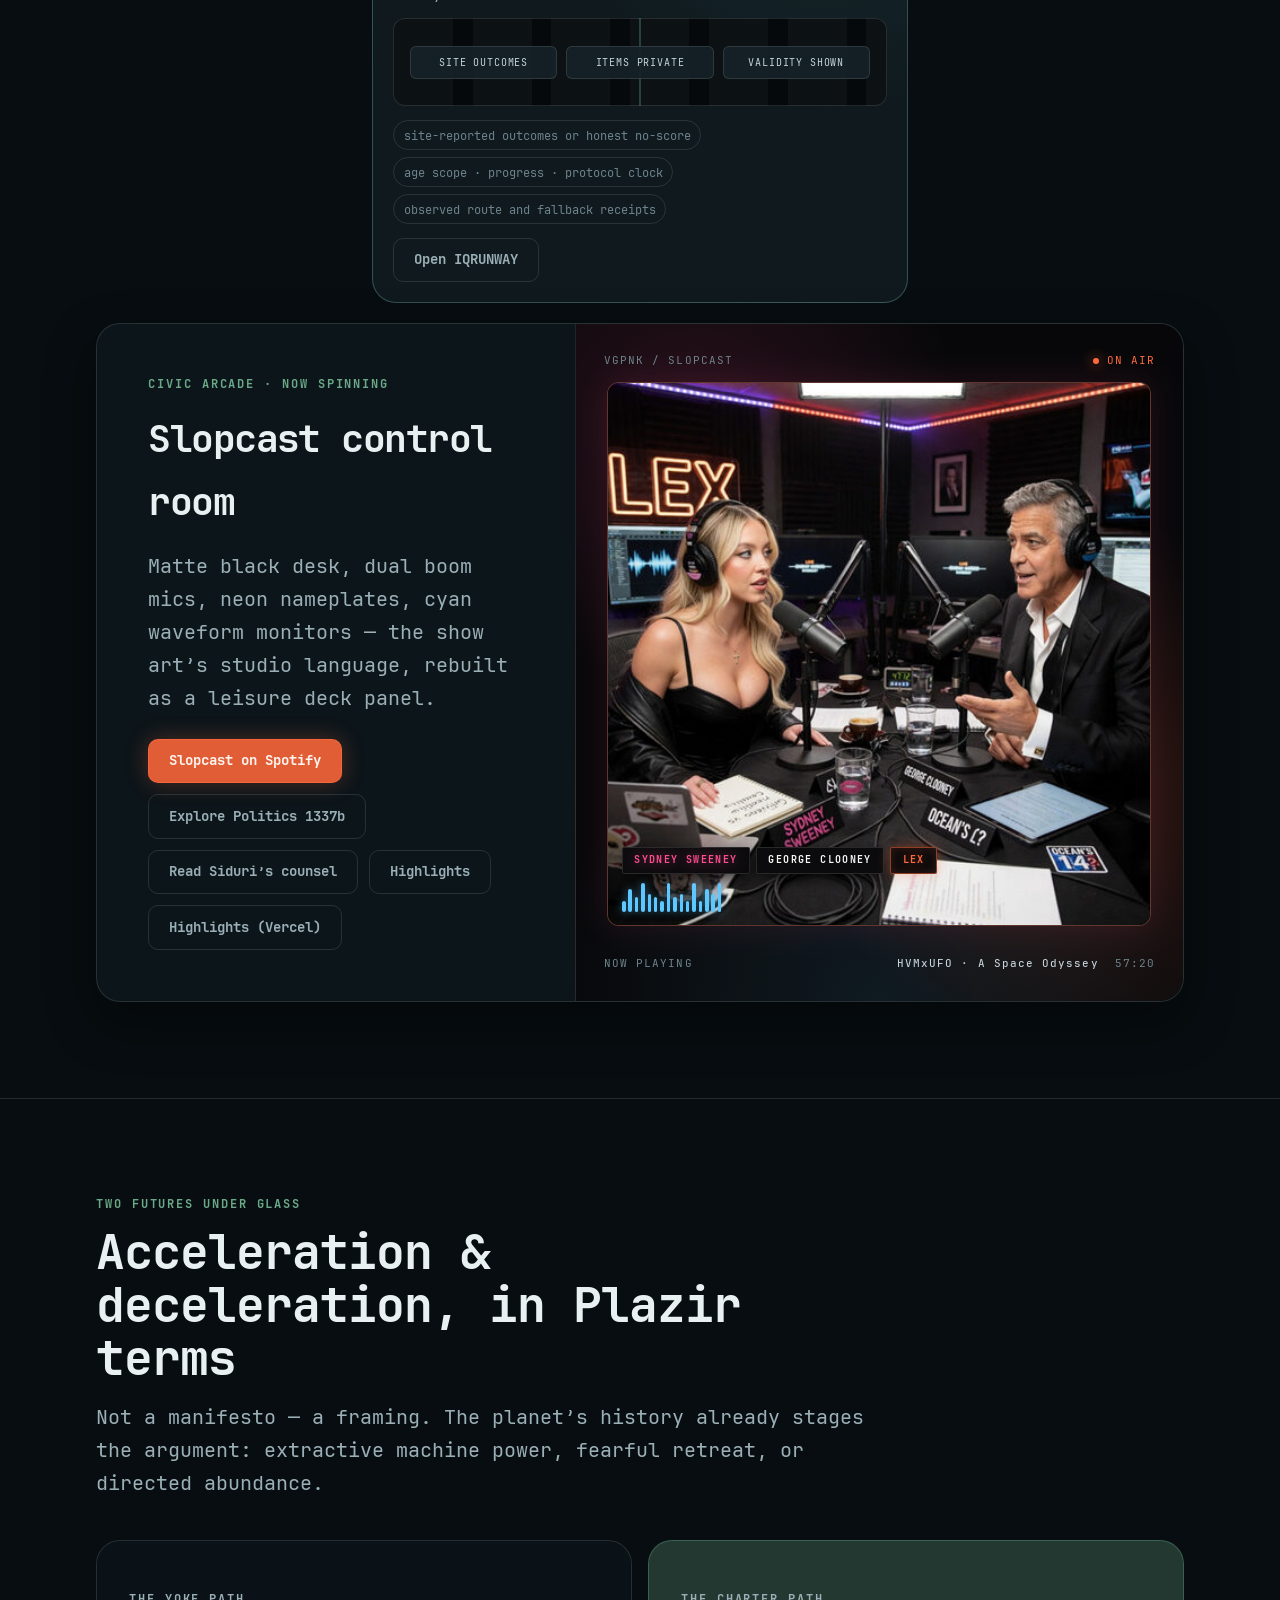
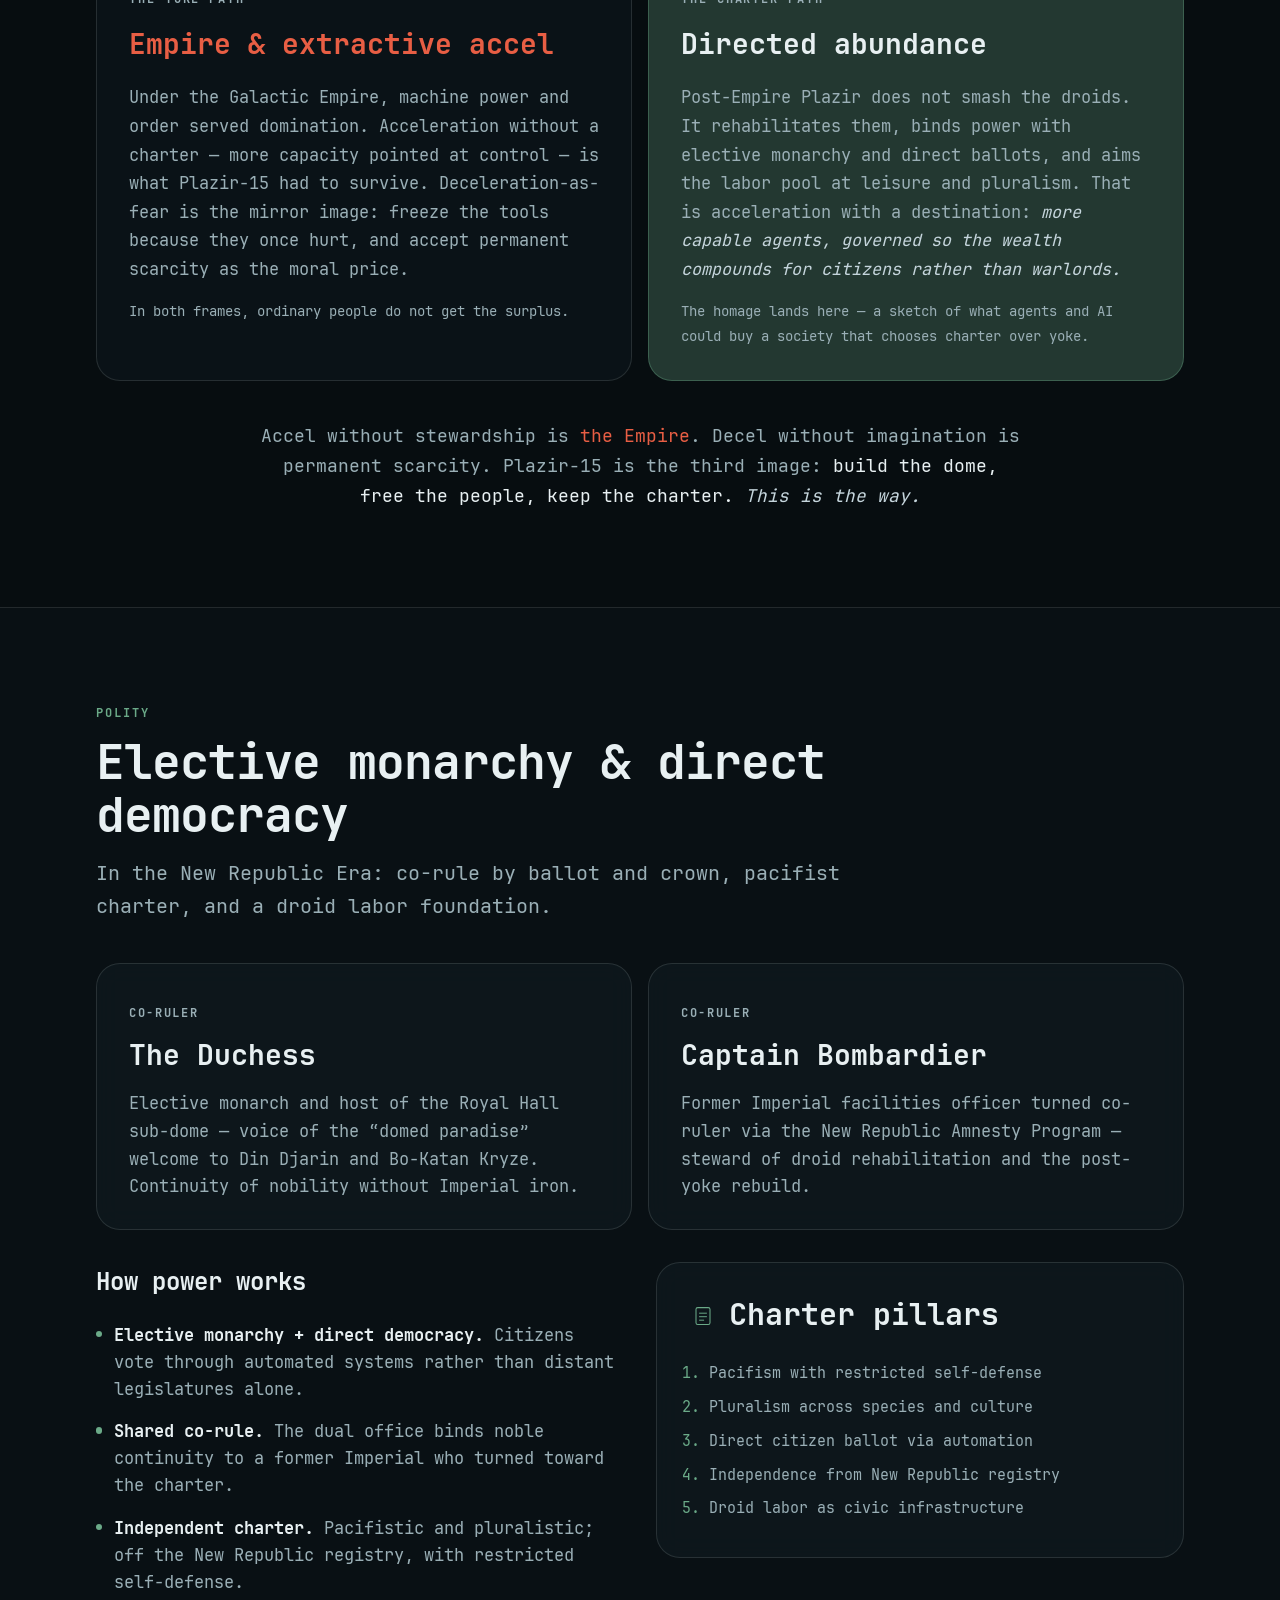
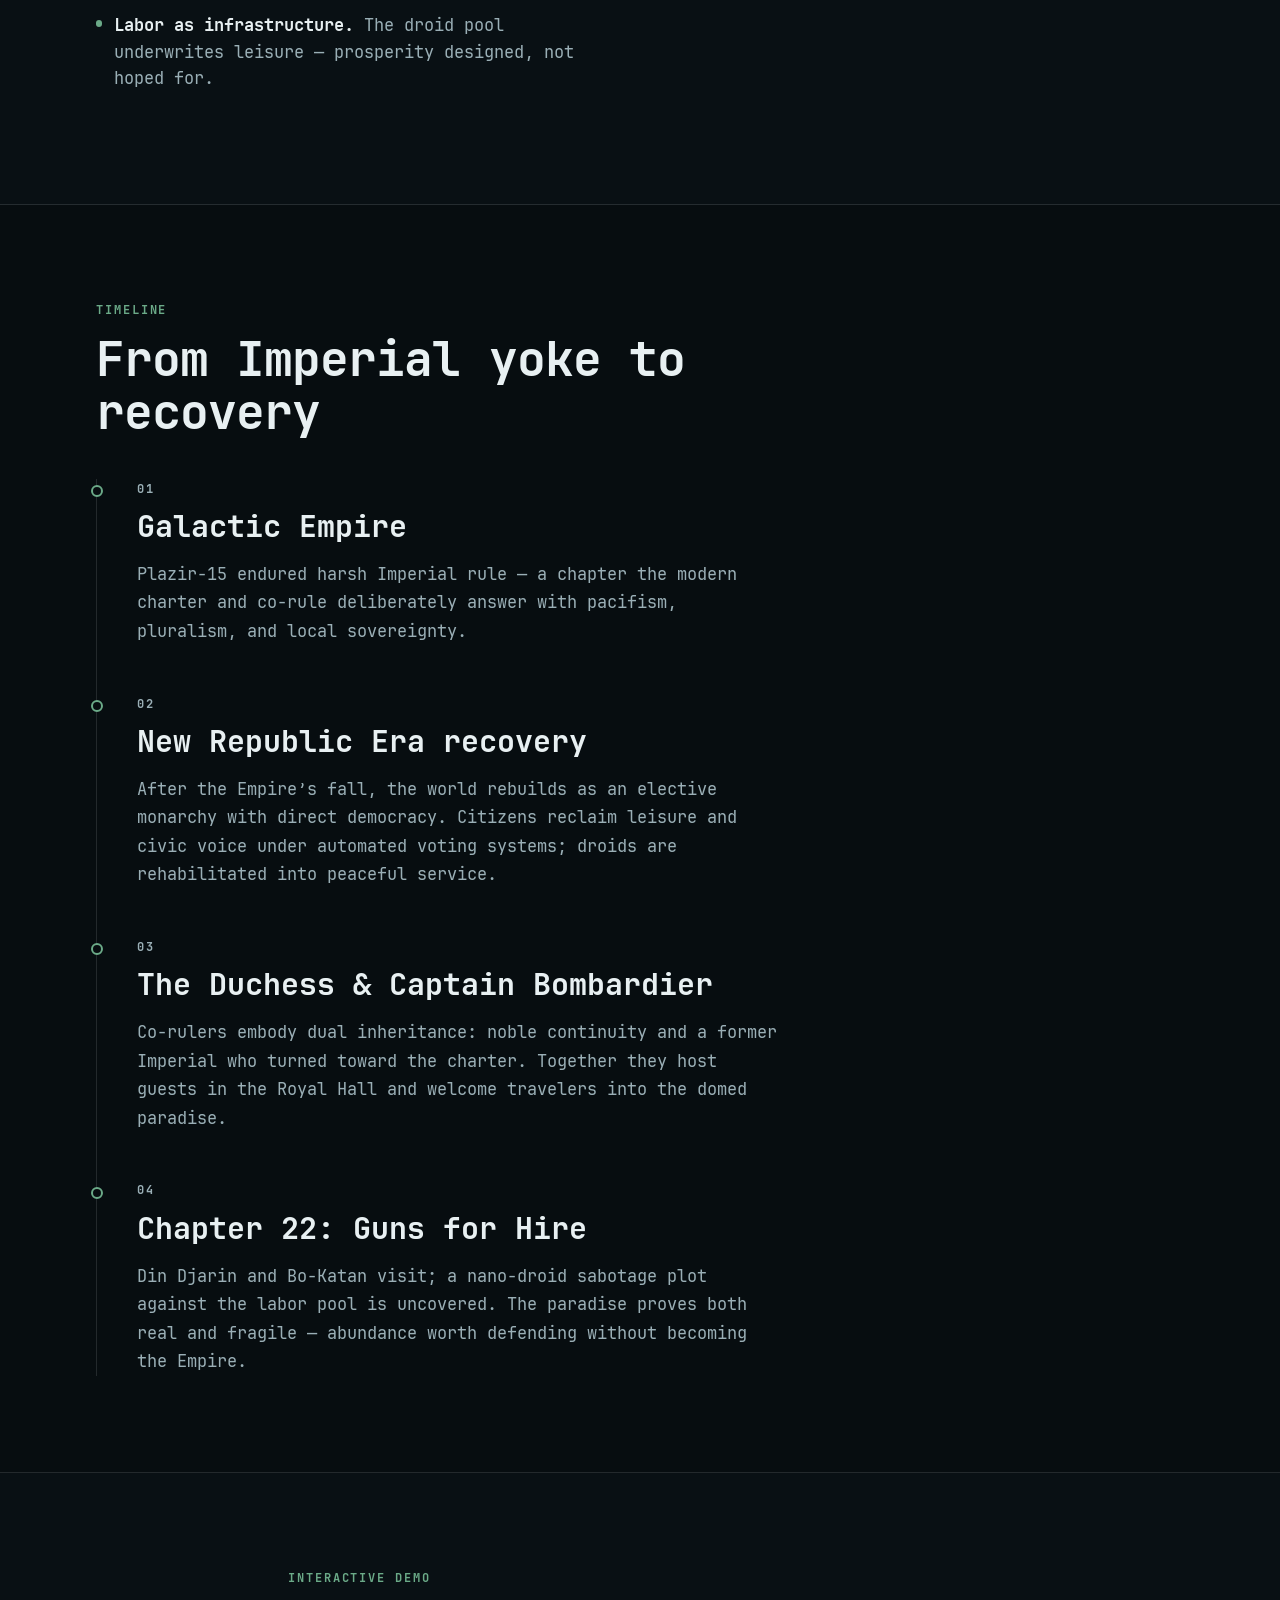
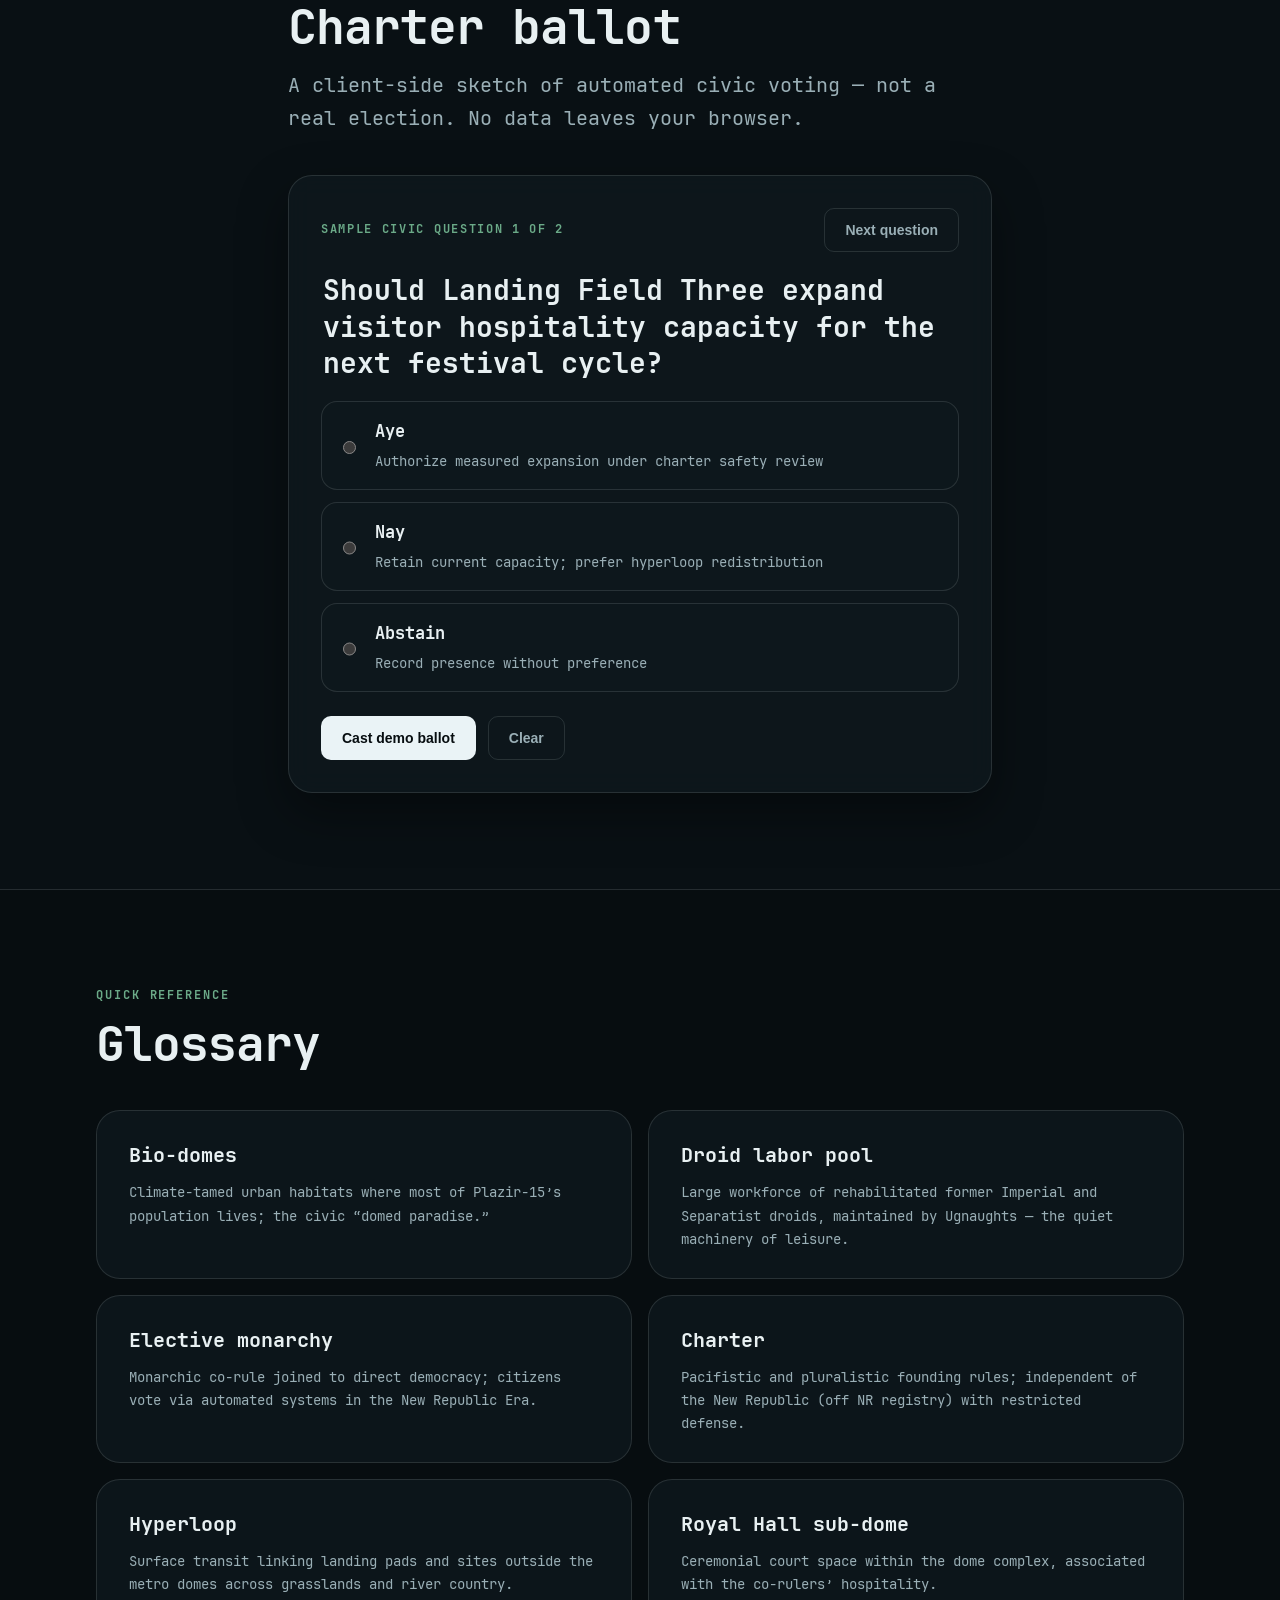
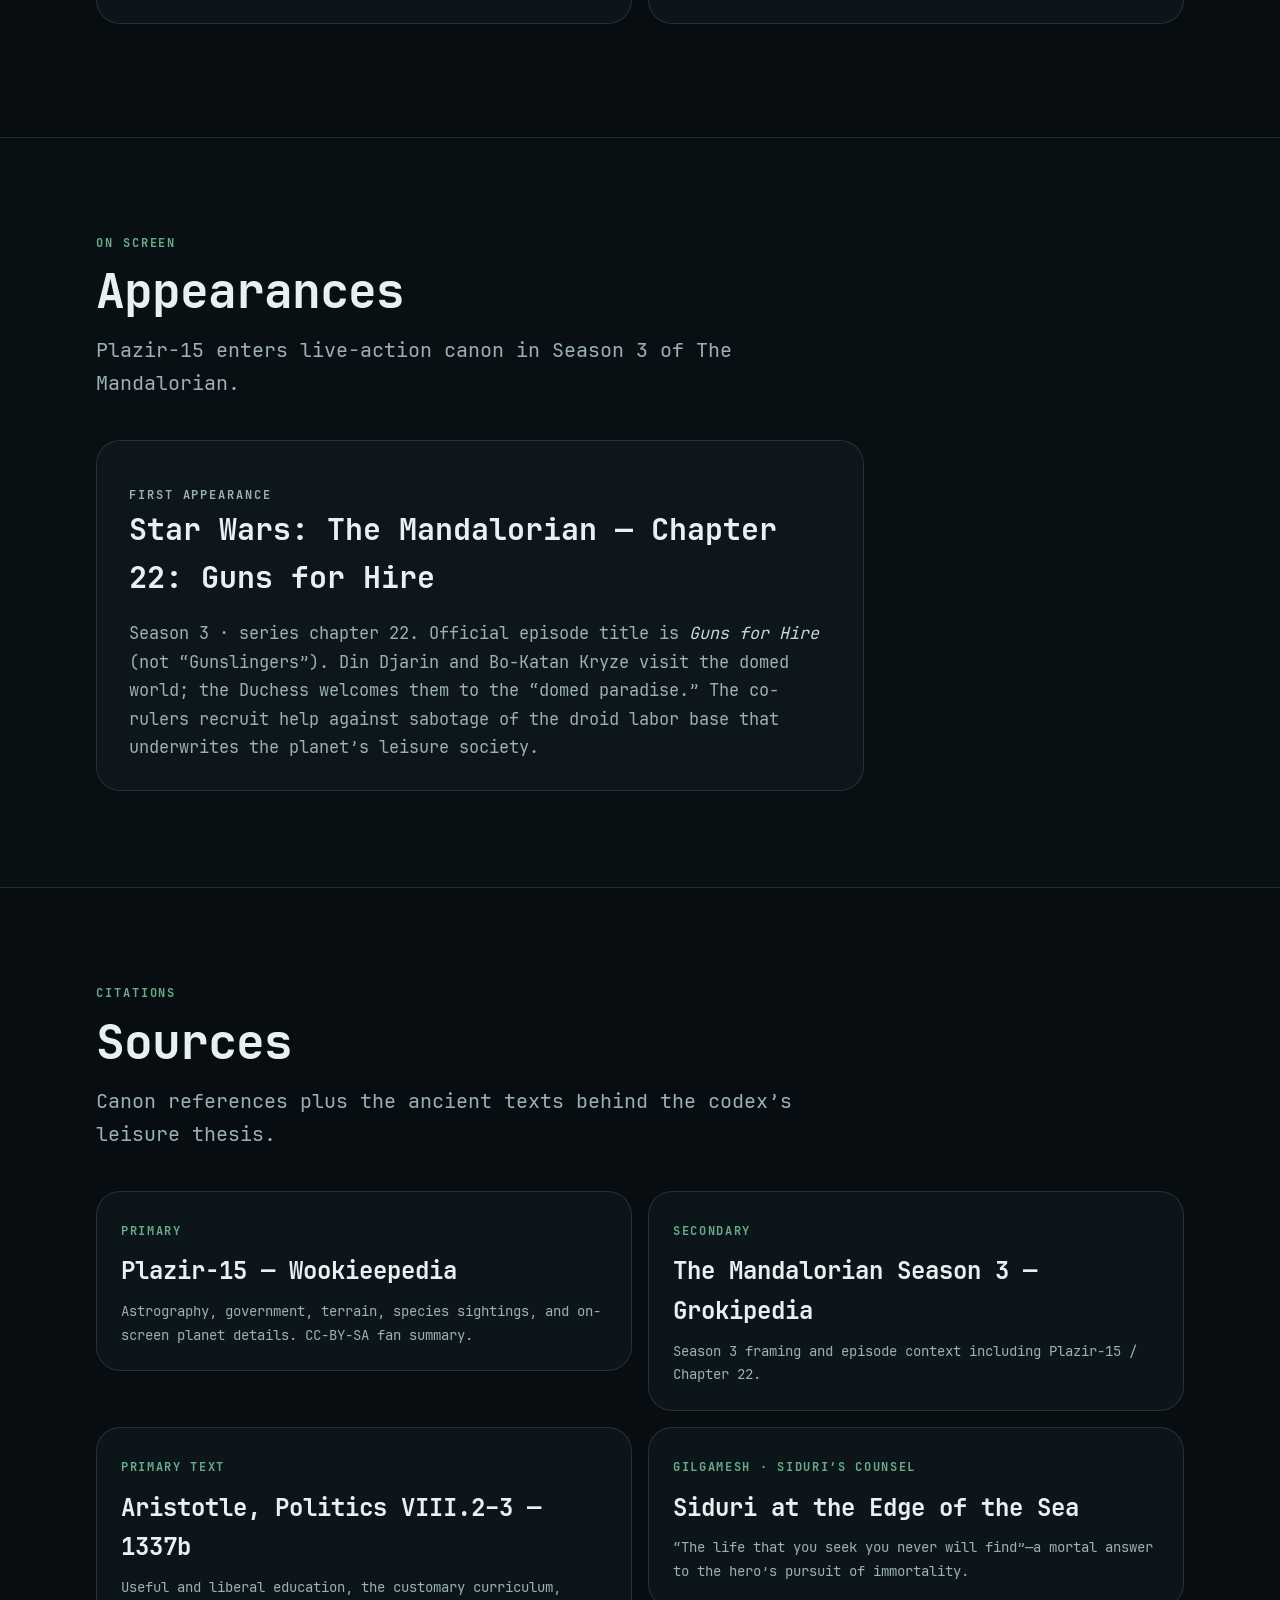
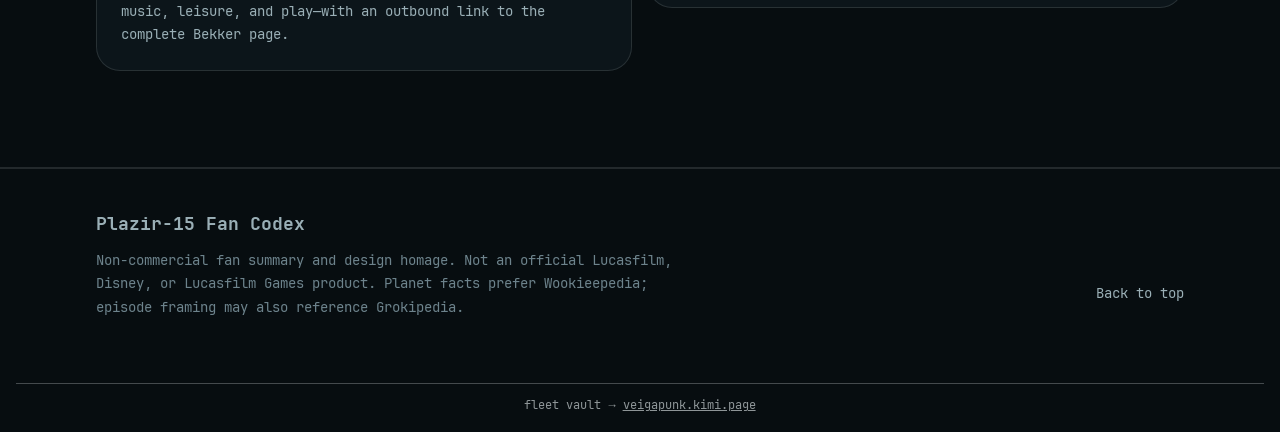
==== commit 00776ddf: "fleet: canonical + vault links" ====
--- a/index.html
+++ b/index.html
@@ -602,5 +602,9 @@
   </footer>
 
   <script src="main.js" defer></script>
+  <div class="fleet-vault-link" style="margin: 1.5rem auto 1rem; padding: 0 1rem; font-family: var(--font-mono, var(--font, var(--mono, monospace))); font-size: 0.75rem; text-align: center; opacity: 0.6;">
+    <hr style="border: 0; border-top: 1px solid currentColor; margin: 0 0 0.75rem; opacity: 0.45;">
+    <p style="margin: 0;">fleet vault → <a href="https://veigapunk.kimi.page" style="color: inherit;">veigapunk.kimi.page</a></p>
+  </div>
 </body>
 </html>
